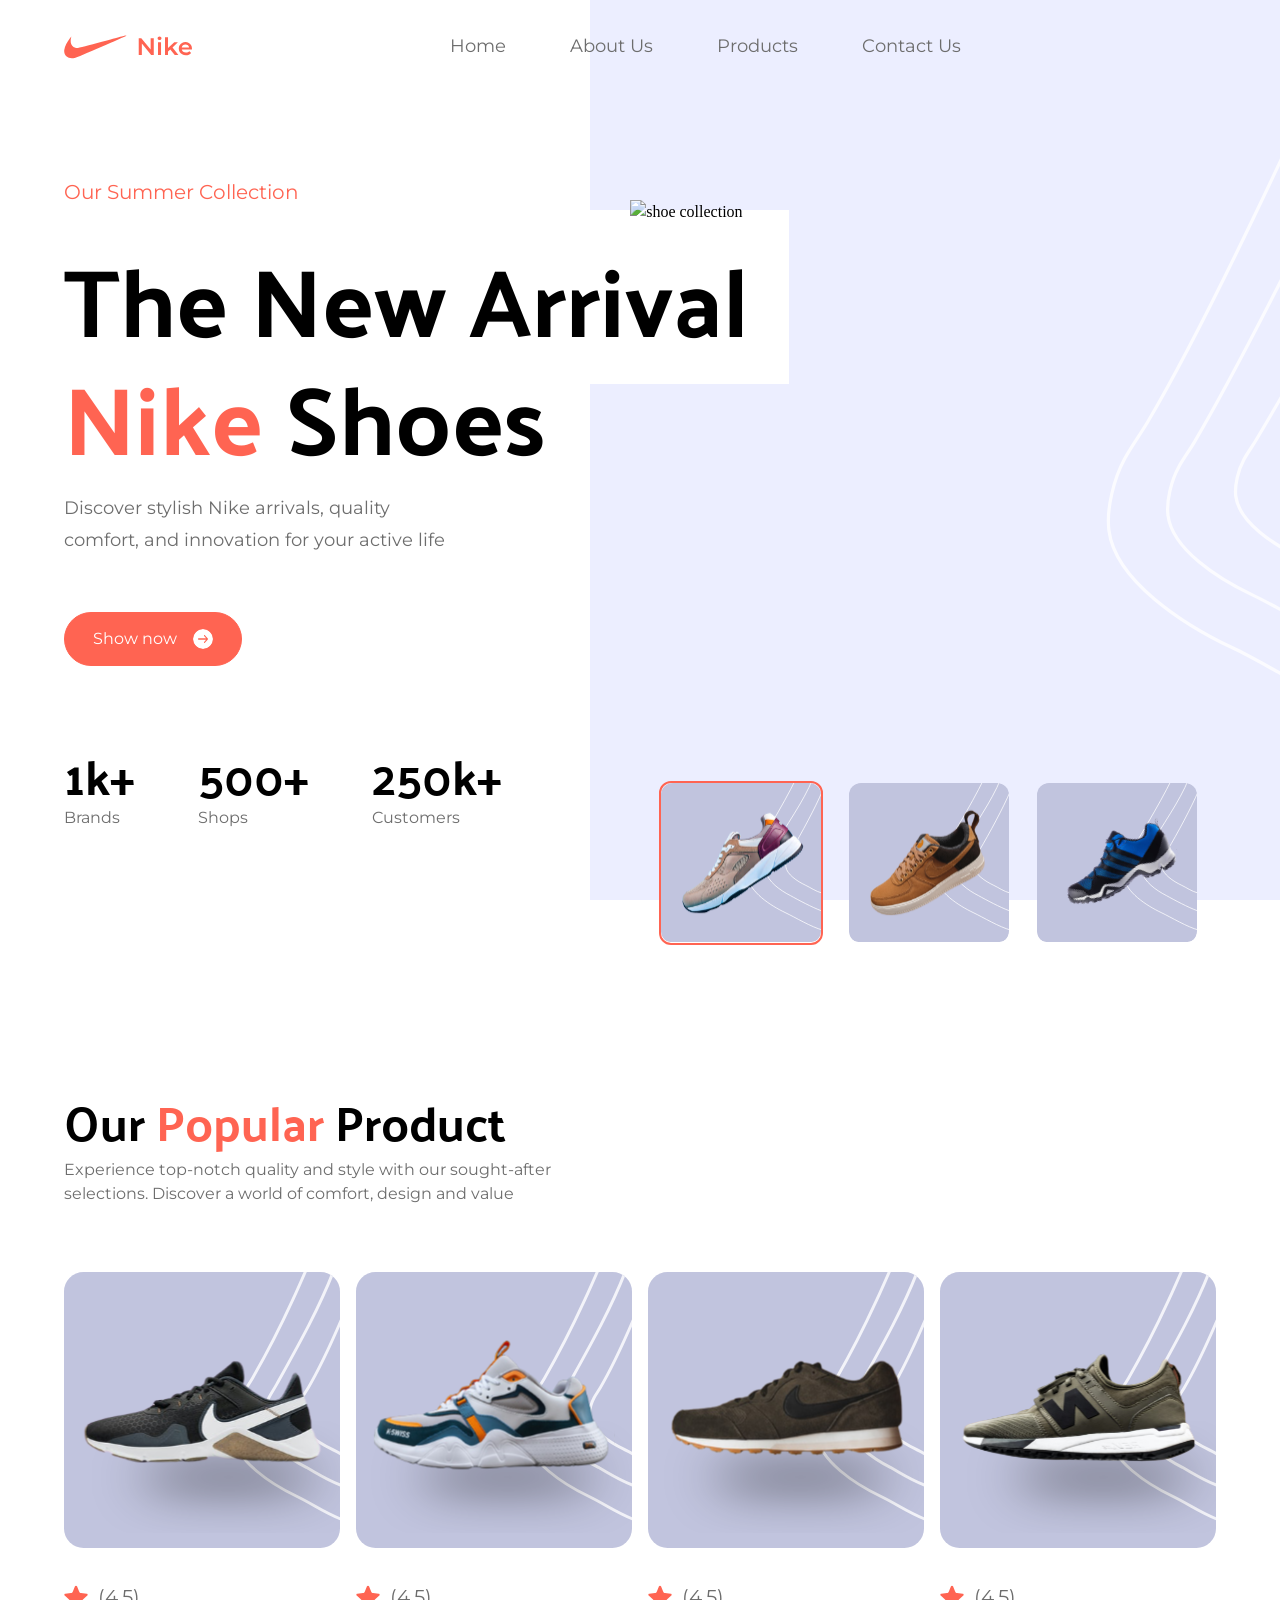
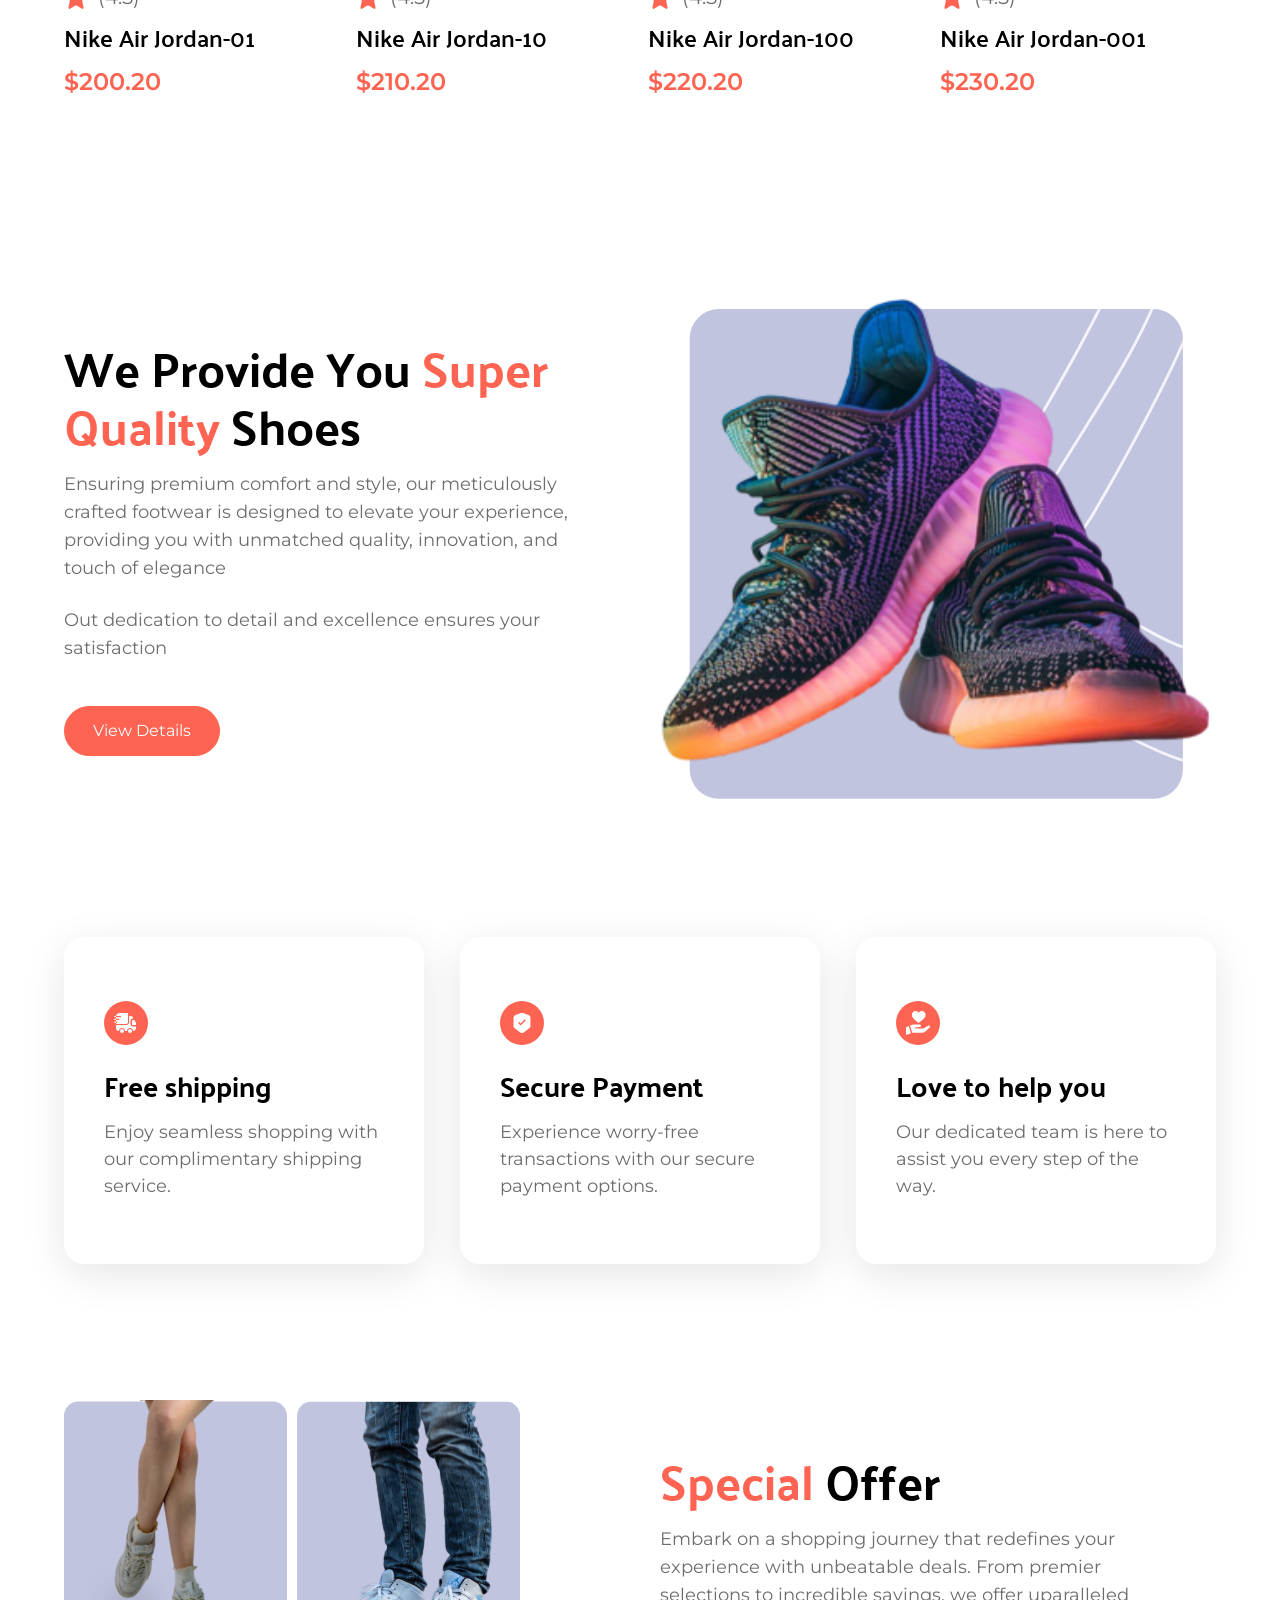
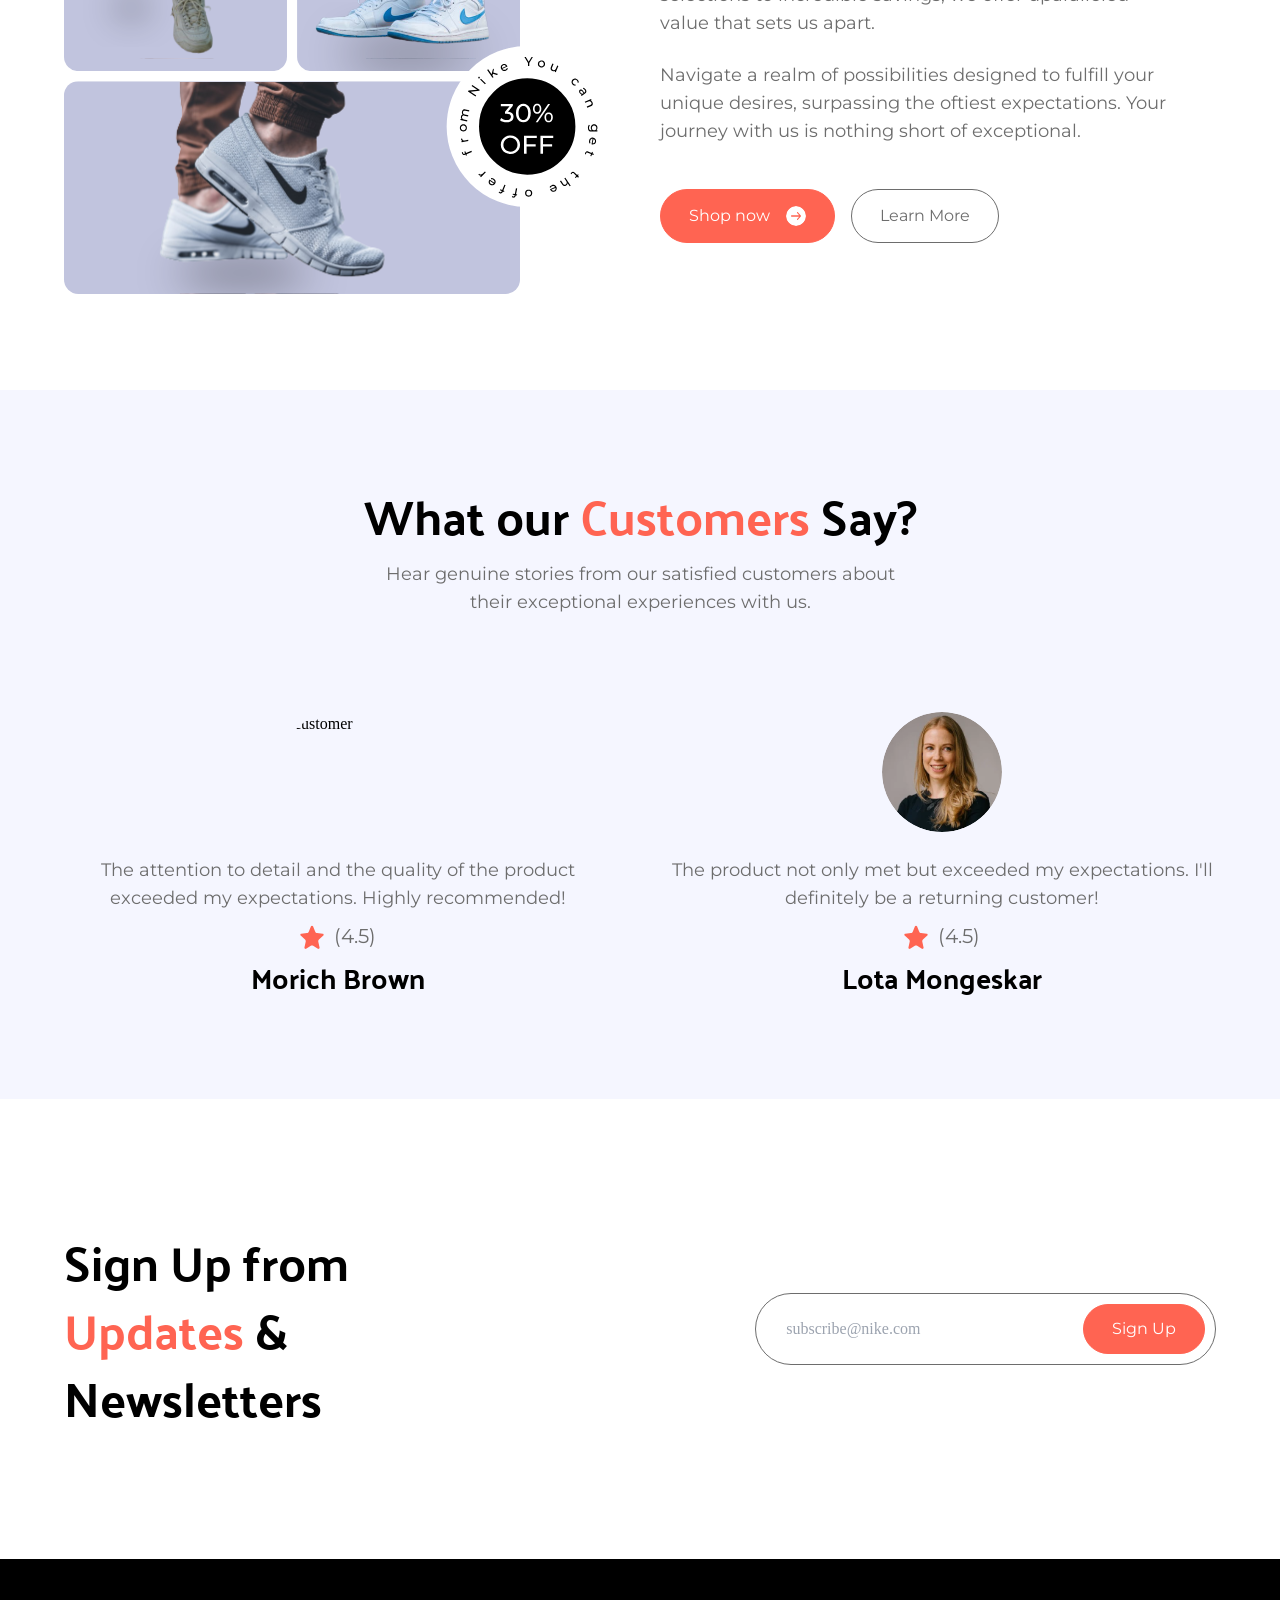
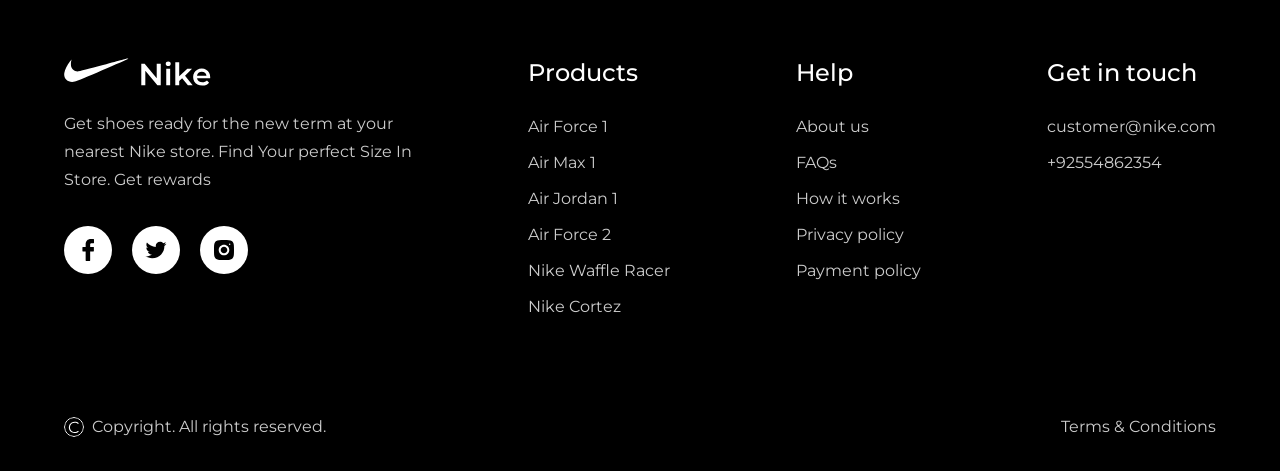
==== index.html @ 7137bfcc "Build: (7f7d465) Add action & modify config next" ====
<!DOCTYPE html><html lang="en"><head><meta charSet="utf-8"/><meta name="viewport" content="width=device-width, initial-scale=1"/><link rel="preload" href="/_next/static/media/c9a5bc6a7c948fb0-s.p.woff2" as="font" crossorigin="" type="font/woff2"/><link rel="stylesheet" href="/_next/static/css/f8ac2ab8e771abbc.css" data-precedence="next"/><link rel="preload" as="script" fetchPriority="low" href="/_next/static/chunks/webpack-04c090bf27c652c8.js"/><script src="/_next/static/chunks/fd9d1056-be48aeae6e94b8d1.js" async=""></script><script src="/_next/static/chunks/23-f643a56c29eee462.js" async=""></script><script src="/_next/static/chunks/main-app-5eeca01ae77bd3ea.js" async=""></script><script src="/_next/static/chunks/648-44d0e5b2c57137ef.js" async=""></script><script src="/_next/static/chunks/app/page-88039a3afc564af5.js" async=""></script><script src="/_next/static/chunks/37-a46473c44f4c76d0.js" async=""></script><script src="/_next/static/chunks/app/layout-a1844855fe728d20.js" async=""></script><title>Nike</title><meta name="description" content="Nike test"/><link rel="icon" href="/favicon.ico" type="image/x-icon" sizes="16x16"/><meta name="next-size-adjust"/><script src="/_next/static/chunks/polyfills-78c92fac7aa8fdd8.js" noModule=""></script></head><body class="__className_aaf875"><header class="padding-x py-8 absolute z-20 w-full"><nav class="flex justify-between items-center max-container"><a href="/"><img alt="Logo header" loading="lazy" width="130" height="29" decoding="async" data-nimg="1" style="color:transparent" src="/images/header-logo.svg"/></a><ul class="flex-1 flex justify-center items-center gap-16 max-lg:hidden"><li><a class="font-montserrat leading-normal text-lg text-slate-gray" href="#home">Home</a></li><li><a class="font-montserrat leading-normal text-lg text-slate-gray" href="#about-us">About Us</a></li><li><a class="font-montserrat leading-normal text-lg text-slate-gray" href="#products">Products</a></li><li><a class="font-montserrat leading-normal text-lg text-slate-gray" href="#contact-us">Contact Us</a></li></ul><div class="hidden max-lg:block"><img alt="Icon hamburger" loading="lazy" width="25" height="25" decoding="async" data-nimg="1" style="color:transparent" src="/icons/hamburger.svg"/></div><div class="w-full h-screen bg-coral-red absolute z-40 top-0 left-0 flex justify-center items-center transition-all hidden"><p class="absolute top-10 right-10 text-white">X</p><ul class="flex-1 flex flex-col justify-center items-center gap-16"><li><a class="font-montserrat leading-normal text-lg text-white" href="#home">Home</a></li><li><a class="font-montserrat leading-normal text-lg text-white" href="#about-us">About Us</a></li><li><a class="font-montserrat leading-normal text-lg text-white" href="#products">Products</a></li><li><a class="font-montserrat leading-normal text-lg text-white" href="#contact-us">Contact Us</a></li></ul></div></nav></header><main class="relative"><section class="xl:padding-l wide:padding-r padding-b"><div class="w-full flex xl:flex-row flex-col justify-center min-h-screen gap-10 max-container" id="home"><div class="relative xl:w-2/5 flex flex-col justify-center items-start w-full max-xl:padding-x pt-28"><p class="text-xl font-montserrat text-coral-red">Our Summer Collection</p><h1 class="mt-10 font-palanquin text-8xl max-sm:text-[72px] max-sm:leading-[82px] font-bold"><span class="xl:bg-white xl:whitespace-nowrap relative z-10 pr-10">The New Arrival</span><br/><span class="text-coral-red inline-block mt-3">Nike </span> <!-- -->Shoes</h1><p class="font-montserrat text-slate-gray text-lg leading-8 mt-6 mb-14 sm:max-w-sm">Discover stylish Nike arrivals, quality comfort, and innovation for your active life</p><button class="flex justify-center items-center gap-2 px-7 py-4 border font-montserrat leading-none rounded-full
    bg-coral-red  text-white border-coral-red
    undefined
    ">Show now<img alt="Show now" loading="lazy" width="20" height="20" decoding="async" data-nimg="1" class="ml-2 rounded-full w-5 h-5" style="color:transparent" src="/icons/arrow-right.svg"/></button><div class="flex justify-start items-start flex-wrap w-full mt-20 gap-16"><div class=""><p class="text-4xl font-palanquin font-bold">1k+</p><p class="leading-7 font-montserrat text-slate-gray">Brands</p></div><div class=""><p class="text-4xl font-palanquin font-bold">500+</p><p class="leading-7 font-montserrat text-slate-gray">Shops</p></div><div class=""><p class="text-4xl font-palanquin font-bold">250k+</p><p class="leading-7 font-montserrat text-slate-gray">Customers</p></div></div></div><div class="relative flex-1 flex justify-center items-center xl:min-h-screen max-xl:py-40 bg-primary bg-hero bg-cover bg-center"><img alt="shoe collection" loading="lazy" width="610" height="500" decoding="async" data-nimg="1" class="object-contain relative z-10" style="color:transparent" srcSet="/_next/image?url=%2Fimages%2Fbig-shoe1.png&amp;w=640&amp;q=75 1x, /_next/image?url=%2Fimages%2Fbig-shoe1.png&amp;w=1920&amp;q=75 2x" src="/_next/image?url=%2Fimages%2Fbig-shoe1.png&amp;w=1920&amp;q=75"/><div class="flex sm:gap-6 gap-4 absolute -bottom-[5%] sm:left-[10%] max-sm:px-6"><div class=""><div class="border-2 rounded-xl border-coral-red cursor-pointer max-sm:flex-1"><div class="flex justify-center items-center bg-card bg-center bg-cover sm:w-40 sm:h-40 rounded-xl max-sm:p-4"><img alt="shoe collection" loading="lazy" width="127" height="103" decoding="async" data-nimg="1" class="object-contain" style="color:transparent" src="/images/thumbnail-shoe1.svg"/></div></div></div><div class=""><div class="border-2 rounded-xl border-transparent cursor-pointer max-sm:flex-1"><div class="flex justify-center items-center bg-card bg-center bg-cover sm:w-40 sm:h-40 rounded-xl max-sm:p-4"><img alt="shoe collection" loading="lazy" width="127" height="103" decoding="async" data-nimg="1" class="object-contain" style="color:transparent" src="/images/thumbnail-shoe2.svg"/></div></div></div><div class=""><div class="border-2 rounded-xl border-transparent cursor-pointer max-sm:flex-1"><div class="flex justify-center items-center bg-card bg-center bg-cover sm:w-40 sm:h-40 rounded-xl max-sm:p-4"><img alt="shoe collection" loading="lazy" width="127" height="103" decoding="async" data-nimg="1" class="object-contain" style="color:transparent" src="/images/thumbnail-shoe3.svg"/></div></div></div></div></div></div></section><section class="padding" id="products"><div class="max-container max-sm:mt-12"><div class="flex- flex-col justify-start gap-5"><h2 class="text-4xl font-palanquin font-bold">Our <span class="text-coral-red">Popular</span> Product</h2><p class="lg:max-w-lg mt-2 font-montserrat text-slate-gray">Experience top-notch quality and style with our sought-after selections. Discover a world of comfort, design and value</p></div><div class="mt-16 grid lg:grid-cols-4 md:grid-cols-3 sm:grid-cols-2 grid-cols-1 sm:gap-4 gap-14"><div class="flex flex-1 flex-col w-full max-sm:w-full"><img alt="Nike Air Jordan-01" loading="lazy" width="280" height="280" decoding="async" data-nimg="1" class="w-[280px] h-[280px]" style="color:transparent" src="/images/shoe4.svg"/><div class="mt-8 flex justify-start gap-2.5"><img alt="rating" loading="lazy" width="24" height="24" decoding="async" data-nimg="1" style="color:transparent" src="/icons/star.svg"/><p class="font-montserrat text-xl leading-normal text-slate-gray">(4.5)</p></div><h3 class="mt-2 text-2xl leading-normal font-semibold font-palanquin">Nike Air Jordan-01</h3><p class="mt-2 font-semibold font-montserrat text-coral-red text-2xl leading-normal">$200.20</p></div><div class="flex flex-1 flex-col w-full max-sm:w-full"><img alt="Nike Air Jordan-10" loading="lazy" width="280" height="280" decoding="async" data-nimg="1" class="w-[280px] h-[280px]" style="color:transparent" src="/images/shoe5.svg"/><div class="mt-8 flex justify-start gap-2.5"><img alt="rating" loading="lazy" width="24" height="24" decoding="async" data-nimg="1" style="color:transparent" src="/icons/star.svg"/><p class="font-montserrat text-xl leading-normal text-slate-gray">(4.5)</p></div><h3 class="mt-2 text-2xl leading-normal font-semibold font-palanquin">Nike Air Jordan-10</h3><p class="mt-2 font-semibold font-montserrat text-coral-red text-2xl leading-normal">$210.20</p></div><div class="flex flex-1 flex-col w-full max-sm:w-full"><img alt="Nike Air Jordan-100" loading="lazy" width="280" height="280" decoding="async" data-nimg="1" class="w-[280px] h-[280px]" style="color:transparent" src="/images/shoe6.svg"/><div class="mt-8 flex justify-start gap-2.5"><img alt="rating" loading="lazy" width="24" height="24" decoding="async" data-nimg="1" style="color:transparent" src="/icons/star.svg"/><p class="font-montserrat text-xl leading-normal text-slate-gray">(4.5)</p></div><h3 class="mt-2 text-2xl leading-normal font-semibold font-palanquin">Nike Air Jordan-100</h3><p class="mt-2 font-semibold font-montserrat text-coral-red text-2xl leading-normal">$220.20</p></div><div class="flex flex-1 flex-col w-full max-sm:w-full"><img alt="Nike Air Jordan-001" loading="lazy" width="280" height="280" decoding="async" data-nimg="1" class="w-[280px] h-[280px]" style="color:transparent" src="/images/shoe7.svg"/><div class="mt-8 flex justify-start gap-2.5"><img alt="rating" loading="lazy" width="24" height="24" decoding="async" data-nimg="1" style="color:transparent" src="/icons/star.svg"/><p class="font-montserrat text-xl leading-normal text-slate-gray">(4.5)</p></div><h3 class="mt-2 text-2xl leading-normal font-semibold font-palanquin">Nike Air Jordan-001</h3><p class="mt-2 font-semibold font-montserrat text-coral-red text-2xl leading-normal">$230.20</p></div></div></div></section><section class="padding" id="about-us"><div class="flex justify-between items-center max-lg:flex-col gap-10 w-full max-container"><div class="flex flex-1 flex-col"><h2 class="font-palanquin text-4xl capitalize font-bold lg:max-w-lg">We Provide You<span class="text-coral-red "> Super </span><span class="text-coral-red ">Quality</span> Shoes</h2><p class="mt-4 lg:max-w-lg info-text">Ensuring premium comfort and style, our meticulously crafted footwear is designed to elevate your experience, providing you with unmatched quality, innovation, and touch of elegance</p><p class="mt-6 lg:max-w-lg info-text">Out dedication to detail and excellence ensures your satisfaction</p><div class="mt-11"><button class="flex justify-center items-center gap-2 px-7 py-4 border font-montserrat leading-none rounded-full
    bg-coral-red  text-white border-coral-red
    undefined
    ">View Details</button></div></div><div class="flex-1 justify-center items-center"><img alt="shoe8" loading="lazy" width="570" height="522" decoding="async" data-nimg="1" class="object-contain" style="color:transparent" src="/images/shoe8.svg"/></div></div></section><section class="padding-x py-10"><div class="max-container flex justify-center flex-wrap gap-9"><div class="flex-1 sm:w-[350px] sm:min-w-[350px] w-full rounded-[20px] shadow-3xl px-10 py-16"><div class="w-11 h-11 justify-center items-center bg-coral-red rounded-full flex"><img alt="Free shipping" loading="lazy" width="24" height="24" decoding="async" data-nimg="1" style="color:transparent" src="/icons/truck-fast.svg"/></div><h3 class="mt-5 font-palanquin text-3xl leading-normal font-bold">Free shipping</h3><p class="mt-3 break-words font-montserrat text-lg leading-normal text-slate-gray">Enjoy seamless shopping with our complimentary shipping service.</p></div><div class="flex-1 sm:w-[350px] sm:min-w-[350px] w-full rounded-[20px] shadow-3xl px-10 py-16"><div class="w-11 h-11 justify-center items-center bg-coral-red rounded-full flex"><img alt="Secure Payment" loading="lazy" width="24" height="24" decoding="async" data-nimg="1" style="color:transparent" src="/icons/shield-tick.svg"/></div><h3 class="mt-5 font-palanquin text-3xl leading-normal font-bold">Secure Payment</h3><p class="mt-3 break-words font-montserrat text-lg leading-normal text-slate-gray">Experience worry-free transactions with our secure payment options.</p></div><div class="flex-1 sm:w-[350px] sm:min-w-[350px] w-full rounded-[20px] shadow-3xl px-10 py-16"><div class="w-11 h-11 justify-center items-center bg-coral-red rounded-full flex"><img alt="Love to help you" loading="lazy" width="24" height="24" decoding="async" data-nimg="1" style="color:transparent" src="/icons/support.svg"/></div><h3 class="mt-5 font-palanquin text-3xl leading-normal font-bold">Love to help you</h3><p class="mt-3 break-words font-montserrat text-lg leading-normal text-slate-gray">Our dedicated team is here to assist you every step of the way.</p></div></div></section><section class="padding"><div class="flex flex-wrap justify-center items-center max-xl:flex-col-reverse gap-10 max-container"><div class="flex-1"><img alt="offer" loading="lazy" width="773" height="687" decoding="async" data-nimg="1" class="object-contain w-full" style="color:transparent" src="./images/offer.svg"/></div><div class="flex flex-1 flex-col"><h2 class="font-palanquin text-4xl capitalize font-bold lg:max-w-lg"><span class="text-coral-red "> Special </span> Offer</h2><p class="mt-4 lg:max-w-lg info-text">Embark on a shopping journey that redefines your experience with unbeatable deals. From premier selections to incredible savings, we offer uparalleled value that sets us apart.</p><p class="mt-6 lg:max-w-lg info-text">Navigate a realm of possibilities designed to fulfill your unique desires, surpassing the oftiest expectations. Your journey with us is nothing short of exceptional.</p><div class="mt-11 flex flex-wrap gap-4"><button class="flex justify-center items-center gap-2 px-7 py-4 border font-montserrat leading-none rounded-full
    bg-coral-red  text-white border-coral-red
    undefined
    ">Shop now<img alt="Shop now" loading="lazy" width="20" height="20" decoding="async" data-nimg="1" class="ml-2 rounded-full w-5 h-5" style="color:transparent" src="/icons/arrow-right.svg"/></button><button class="flex justify-center items-center gap-2 px-7 py-4 border font-montserrat leading-none rounded-full
    bg-white border-slate-gray text-slate-gray
    undefined
    ">Learn More</button></div></div></div></section><section class="bg-pale-blue padding"><div class="max-container"><h3 class="font-palanquin text-center text-4xl font-bold">What our<span class="text-coral-red"> Customers</span> Say?</h3><p class="info-text m-auto mt-4 max-w-lg text-center">Hear genuine stories from our satisfied customers about their exceptional experiences with us.</p><div class="mt-24 flex flex-1 justify-evenly items-center max-lg:flex-col gap-14"><div class="flex justify-center items-center flex-col"><img alt="customer" loading="lazy" width="120" height="120" decoding="async" data-nimg="1" class="rounded-full object-cover w-[120px] h-[120px]" style="color:transparent" srcSet="/_next/image?url=%2Fimages%2Fcustomer1.jpeg&amp;w=128&amp;q=75 1x, /_next/image?url=%2Fimages%2Fcustomer1.jpeg&amp;w=256&amp;q=75 2x" src="/_next/image?url=%2Fimages%2Fcustomer1.jpeg&amp;w=256&amp;q=75"/><p class="mt-6 max-w-screen-sm text-center info-text">The attention to detail and the quality of the product exceeded my expectations. Highly recommended!</p><div class="mt-3 flex justify-center items-center gap-2.5"><img alt="star" loading="lazy" width="24" height="24" decoding="async" data-nimg="1" class="object-contain m-0" style="color:transparent" src="/icons/star.svg"/><p class="text-xl font-montserrat text-slate-gray">(<!-- -->4.5<!-- -->)</p></div><h3 class="mt-1 font-palanquin text-3xl text-center font-bold">Morich Brown</h3></div><div class="flex justify-center items-center flex-col"><img alt="customer" loading="lazy" width="120" height="120" decoding="async" data-nimg="1" class="rounded-full object-cover w-[120px] h-[120px]" style="color:transparent" src="/images/customer2.svg"/><p class="mt-6 max-w-screen-sm text-center info-text">The product not only met but exceeded my expectations. I&#x27;ll definitely be a returning customer!</p><div class="mt-3 flex justify-center items-center gap-2.5"><img alt="star" loading="lazy" width="24" height="24" decoding="async" data-nimg="1" class="object-contain m-0" style="color:transparent" src="/icons/star.svg"/><p class="text-xl font-montserrat text-slate-gray">(<!-- -->4.5<!-- -->)</p></div><h3 class="mt-1 font-palanquin text-3xl text-center font-bold">Lota Mongeskar</h3></div></div></div></section><section class="padding-x sm:py-32 py-16 w-full" id="contact-us"><div class="max-container flex justify-between items-center max-lg:flex-col gap-10"><h3 class="text-4xl leading-[68px] lg:max-w-md font-palanquin font-bold ">Sign Up from<span class="text-coral-red"> Updates</span> &amp; Newsletters</h3><div class="lg:max-w-[40%] w-full flex items-center max-sm:flex-col gap-5 p-2.5 sm:border sm:border-slate-gray rounded-full"><input type="text" placeholder="subscribe@nike.com" class="input"/><div class="flex max-sm:justify-end items-center max-sm:w-full"><button class="flex justify-center items-center gap-2 px-7 py-4 border font-montserrat leading-none rounded-full
    bg-coral-red  text-white border-coral-red
    w-full
    ">Sign Up</button></div></div></div></section></main><footer class="bg-black padding-x padding-t pb-8"><div class="max-container"><div class="flex justify-between item-start gap-20 flex-wrap max-lg:flex-col"><div class="flex flex-col items-start"><a href="/"><img alt="logo" loading="lazy" width="150" height="46" decoding="async" data-nimg="1" style="color:transparent" src="/images/footer-logo.svg"/></a><p class="mt-6 text-base leading-7 font-montserrat text-white-400 sm:max-w-sm">Get shoes ready for the new term at your nearest Nike store. Find Your perfect Size In Store. Get rewards</p><div class="flex items-center gap-5 mt-8"><div class="flex justify-center items-center w-12 h-12 bg-white rounded-full"><img alt="facebook logo" loading="lazy" width="24" height="24" decoding="async" data-nimg="1" style="color:transparent" src="/icons/facebook.svg"/></div><div class="flex justify-center items-center w-12 h-12 bg-white rounded-full"><img alt="twitter logo" loading="lazy" width="24" height="24" decoding="async" data-nimg="1" style="color:transparent" src="/icons/twitter.svg"/></div><div class="flex justify-center items-center w-12 h-12 bg-white rounded-full"><img alt="instagram logo" loading="lazy" width="24" height="24" decoding="async" data-nimg="1" style="color:transparent" src="/icons/instagram.svg"/></div></div></div><div class="flex flex-1 justify-between lg:gap-10 gap-20 flex-wrap"><div class=""><h4 class="text-white font-montserrat text-2xl leading-normal font-medium mb-6">Products</h4><ul><li class="mt-3 text-white-400 font-montserrat text-base leading-normal hover:text-slate-gray cursor-pointer"><a href="/">Air Force 1</a></li><li class="mt-3 text-white-400 font-montserrat text-base leading-normal hover:text-slate-gray cursor-pointer"><a href="/">Air Max 1</a></li><li class="mt-3 text-white-400 font-montserrat text-base leading-normal hover:text-slate-gray cursor-pointer"><a href="/">Air Jordan 1</a></li><li class="mt-3 text-white-400 font-montserrat text-base leading-normal hover:text-slate-gray cursor-pointer"><a href="/">Air Force 2</a></li><li class="mt-3 text-white-400 font-montserrat text-base leading-normal hover:text-slate-gray cursor-pointer"><a href="/">Nike Waffle Racer</a></li><li class="mt-3 text-white-400 font-montserrat text-base leading-normal hover:text-slate-gray cursor-pointer"><a href="/">Nike Cortez</a></li></ul></div><div class=""><h4 class="text-white font-montserrat text-2xl leading-normal font-medium mb-6">Help</h4><ul><li class="mt-3 text-white-400 font-montserrat text-base leading-normal hover:text-slate-gray cursor-pointer"><a href="/">About us</a></li><li class="mt-3 text-white-400 font-montserrat text-base leading-normal hover:text-slate-gray cursor-pointer"><a href="/">FAQs</a></li><li class="mt-3 text-white-400 font-montserrat text-base leading-normal hover:text-slate-gray cursor-pointer"><a href="/">How it works</a></li><li class="mt-3 text-white-400 font-montserrat text-base leading-normal hover:text-slate-gray cursor-pointer"><a href="/">Privacy policy</a></li><li class="mt-3 text-white-400 font-montserrat text-base leading-normal hover:text-slate-gray cursor-pointer"><a href="/">Payment policy</a></li></ul></div><div class=""><h4 class="text-white font-montserrat text-2xl leading-normal font-medium mb-6">Get in touch</h4><ul><li class="mt-3 text-white-400 font-montserrat text-base leading-normal hover:text-slate-gray cursor-pointer"><a href="mailto:customer@nike.com">customer@nike.com</a></li><li class="mt-3 text-white-400 font-montserrat text-base leading-normal hover:text-slate-gray cursor-pointer"><a href="tel:+92554862354">+92554862354</a></li></ul></div></div></div><div class="flex justify-between text-white-400 mt-24 max-sm:flex-col max-sm:items-center"><div class="flex flex-1 justify-start items-center gap-2 font-montserrat cursor-pointer"><img alt="copyright" loading="lazy" width="20" height="20" decoding="async" data-nimg="1" class="rounded-full m-0" style="color:transparent" src="/icons/copyright-sign.svg"/><p>Copyright. All rights reserved.</p></div><p class="font-montserrat cursor-pointer">Terms &amp; Conditions</p></div></div></footer><script src="/_next/static/chunks/webpack-04c090bf27c652c8.js" async=""></script><script>(self.__next_f=self.__next_f||[]).push([0]);self.__next_f.push([2,null])</script><script>self.__next_f.push([1,"1:HL[\"/_next/static/media/c9a5bc6a7c948fb0-s.p.woff2\",\"font\",{\"crossOrigin\":\"\",\"type\":\"font/woff2\"}]\n2:HL[\"/_next/static/css/f8ac2ab8e771abbc.css\",\"style\"]\n"])</script><script>self.__next_f.push([1,"3:I[5751,[],\"\"]\n5:I[7378,[\"648\",\"static/chunks/648-44d0e5b2c57137ef.js\",\"931\",\"static/chunks/app/page-88039a3afc564af5.js\"],\"default\"]\n6:I[8173,[\"648\",\"static/chunks/648-44d0e5b2c57137ef.js\",\"931\",\"static/chunks/app/page-88039a3afc564af5.js\"],\"Image\"]\n7:I[552,[\"648\",\"static/chunks/648-44d0e5b2c57137ef.js\",\"37\",\"static/chunks/37-a46473c44f4c76d0.js\",\"185\",\"static/chunks/app/layout-a1844855fe728d20.js\"],\"default\"]\n8:I[9275,[],\"\"]\n9:I[1343,[],\"\"]\na:I[231,[\"648\",\"static/chunks/648-44d0e5b2c57137ef.js\",\"37\",\"static/chunks/37-a46473c44f4c76d0.js\",\"185\",\"static/chunks/app/layout-a1844855fe728d20.js\"],\"\"]\nc:I[6130,[],\"\"]\nd:[]\n"])</script><script>self.__next_f.push([1,"0:[[[\"$\",\"link\",\"0\",{\"rel\":\"stylesheet\",\"href\":\"/_next/static/css/f8ac2ab8e771abbc.css\",\"precedence\":\"next\",\"crossOrigin\":\"$undefined\"}]],[\"$\",\"$L3\",null,{\"buildId\":\"XGa2Ue-VfxgqdGOQt-hV9\",\"assetPrefix\":\"\",\"initialCanonicalUrl\":\"/\",\"initialTree\":[\"\",{\"children\":[\"__PAGE__\",{}]},\"$undefined\",\"$undefined\",true],\"initialSeedData\":[\"\",{\"children\":[\"__PAGE__\",{},[[\"$L4\",[[\"$\",\"$L5\",null,{}],[\"$\",\"section\",null,{\"className\":\"padding\",\"id\":\"products\",\"children\":[\"$\",\"div\",null,{\"className\":\"max-container max-sm:mt-12\",\"children\":[[\"$\",\"div\",null,{\"className\":\"flex- flex-col justify-start gap-5\",\"children\":[[\"$\",\"h2\",null,{\"className\":\"text-4xl font-palanquin font-bold\",\"children\":[\"Our \",[\"$\",\"span\",null,{\"className\":\"text-coral-red\",\"children\":\"Popular\"}],\" Product\"]}],[\"$\",\"p\",null,{\"className\":\"lg:max-w-lg mt-2 font-montserrat text-slate-gray\",\"children\":\"Experience top-notch quality and style with our sought-after selections. Discover a world of comfort, design and value\"}]]}],[\"$\",\"div\",null,{\"className\":\"mt-16 grid lg:grid-cols-4 md:grid-cols-3 sm:grid-cols-2 grid-cols-1 sm:gap-4 gap-14\",\"children\":[[\"$\",\"div\",null,{\"className\":\"flex flex-1 flex-col w-full max-sm:w-full\",\"children\":[[\"$\",\"$L6\",null,{\"src\":\"/images/shoe4.svg\",\"alt\":\"Nike Air Jordan-01\",\"width\":280,\"height\":280,\"className\":\"w-[280px] h-[280px]\"}],[\"$\",\"div\",null,{\"className\":\"mt-8 flex justify-start gap-2.5\",\"children\":[[\"$\",\"$L6\",null,{\"src\":\"/icons/star.svg\",\"alt\":\"rating\",\"width\":24,\"height\":24}],[\"$\",\"p\",null,{\"className\":\"font-montserrat text-xl leading-normal text-slate-gray\",\"children\":\"(4.5)\"}]]}],[\"$\",\"h3\",null,{\"className\":\"mt-2 text-2xl leading-normal font-semibold font-palanquin\",\"children\":\"Nike Air Jordan-01\"}],[\"$\",\"p\",null,{\"className\":\"mt-2 font-semibold font-montserrat text-coral-red text-2xl leading-normal\",\"children\":\"$$200.20\"}]]}],[\"$\",\"div\",null,{\"className\":\"flex flex-1 flex-col w-full max-sm:w-full\",\"children\":[[\"$\",\"$L6\",null,{\"src\":\"/images/shoe5.svg\",\"alt\":\"Nike Air Jordan-10\",\"width\":280,\"height\":280,\"className\":\"w-[280px] h-[280px]\"}],[\"$\",\"div\",null,{\"className\":\"mt-8 flex justify-start gap-2.5\",\"children\":[[\"$\",\"$L6\",null,{\"src\":\"/icons/star.svg\",\"alt\":\"rating\",\"width\":24,\"height\":24}],[\"$\",\"p\",null,{\"className\":\"font-montserrat text-xl leading-normal text-slate-gray\",\"children\":\"(4.5)\"}]]}],[\"$\",\"h3\",null,{\"className\":\"mt-2 text-2xl leading-normal font-semibold font-palanquin\",\"children\":\"Nike Air Jordan-10\"}],[\"$\",\"p\",null,{\"className\":\"mt-2 font-semibold font-montserrat text-coral-red text-2xl leading-normal\",\"children\":\"$$210.20\"}]]}],[\"$\",\"div\",null,{\"className\":\"flex flex-1 flex-col w-full max-sm:w-full\",\"children\":[[\"$\",\"$L6\",null,{\"src\":\"/images/shoe6.svg\",\"alt\":\"Nike Air Jordan-100\",\"width\":280,\"height\":280,\"className\":\"w-[280px] h-[280px]\"}],[\"$\",\"div\",null,{\"className\":\"mt-8 flex justify-start gap-2.5\",\"children\":[[\"$\",\"$L6\",null,{\"src\":\"/icons/star.svg\",\"alt\":\"rating\",\"width\":24,\"height\":24}],[\"$\",\"p\",null,{\"className\":\"font-montserrat text-xl leading-normal text-slate-gray\",\"children\":\"(4.5)\"}]]}],[\"$\",\"h3\",null,{\"className\":\"mt-2 text-2xl leading-normal font-semibold font-palanquin\",\"children\":\"Nike Air Jordan-100\"}],[\"$\",\"p\",null,{\"className\":\"mt-2 font-semibold font-montserrat text-coral-red text-2xl leading-normal\",\"children\":\"$$220.20\"}]]}],[\"$\",\"div\",null,{\"className\":\"flex flex-1 flex-col w-full max-sm:w-full\",\"children\":[[\"$\",\"$L6\",null,{\"src\":\"/images/shoe7.svg\",\"alt\":\"Nike Air Jordan-001\",\"width\":280,\"height\":280,\"className\":\"w-[280px] h-[280px]\"}],[\"$\",\"div\",null,{\"className\":\"mt-8 flex justify-start gap-2.5\",\"children\":[[\"$\",\"$L6\",null,{\"src\":\"/icons/star.svg\",\"alt\":\"rating\",\"width\":24,\"height\":24}],[\"$\",\"p\",null,{\"className\":\"font-montserrat text-xl leading-normal text-slate-gray\",\"children\":\"(4.5)\"}]]}],[\"$\",\"h3\",null,{\"className\":\"mt-2 text-2xl leading-normal font-semibold font-palanquin\",\"children\":\"Nike Air Jordan-001\"}],[\"$\",\"p\",null,{\"className\":\"mt-2 font-semibold font-montserrat text-coral-red text-2xl leading-normal\",\"children\":\"$$230.20\"}]]}]]}]]}]}],[\"$\",\"section\",null,{\"className\":\"padding\",\"id\":\"about-us\",\"children\":[\"$\",\"div\",null,{\"className\":\"flex justify-between items-center max-lg:flex-col gap-10 w-full max-container\",\"children\":[[\"$\",\"div\",null,{\"className\":\"flex flex-1 flex-col\",\"children\":[[\"$\",\"h2\",null,{\"className\":\"font-palanquin text-4xl capitalize font-bold lg:max-w-lg\",\"children\":[\"We Provide You\",[\"$\",\"span\",null,{\"className\":\"text-coral-red \",\"children\":\" Super \"}],[\"$\",\"span\",null,{\"className\":\"text-coral-red \",\"children\":\"Quality\"}],\" Shoes\"]}],[\"$\",\"p\",null,{\"className\":\"mt-4 lg:max-w-lg info-text\",\"children\":\"Ensuring premium comfort and style, our meticulously crafted footwear is designed to elevate your experience, providing you with unmatched quality, innovation, and touch of elegance\"}],[\"$\",\"p\",null,{\"className\":\"mt-6 lg:max-w-lg info-text\",\"children\":\"Out dedication to detail and excellence ensures your satisfaction\"}],[\"$\",\"div\",null,{\"className\":\"mt-11\",\"children\":[\"$\",\"button\",null,{\"className\":\"flex justify-center items-center gap-2 px-7 py-4 border font-montserrat leading-none rounded-full\\n    bg-coral-red  text-white border-coral-red\\n    undefined\\n    \",\"children\":[\"View Details\",\"$undefined\"]}]}]]}],[\"$\",\"div\",null,{\"className\":\"flex-1 justify-center items-center\",\"children\":[\"$\",\"$L6\",null,{\"src\":\"/images/shoe8.svg\",\"alt\":\"shoe8\",\"width\":570,\"height\":522,\"className\":\"object-contain\"}]}]]}]}],[\"$\",\"section\",null,{\"className\":\"padding-x py-10\",\"children\":[\"$\",\"div\",null,{\"className\":\"max-container flex justify-center flex-wrap gap-9\",\"children\":[[\"$\",\"div\",null,{\"className\":\"flex-1 sm:w-[350px] sm:min-w-[350px] w-full rounded-[20px] shadow-3xl px-10 py-16\",\"children\":[[\"$\",\"div\",null,{\"className\":\"w-11 h-11 justify-center items-center bg-coral-red rounded-full flex\",\"children\":[\"$\",\"$L6\",null,{\"src\":\"/icons/truck-fast.svg\",\"alt\":\"Free shipping\",\"width\":24,\"height\":24}]}],[\"$\",\"h3\",null,{\"className\":\"mt-5 font-palanquin text-3xl leading-normal font-bold\",\"children\":\"Free shipping\"}],[\"$\",\"p\",null,{\"className\":\"mt-3 break-words font-montserrat text-lg leading-normal text-slate-gray\",\"children\":\"Enjoy seamless shopping with our complimentary shipping service.\"}]]}],[\"$\",\"div\",null,{\"className\":\"flex-1 sm:w-[350px] sm:min-w-[350px] w-full rounded-[20px] shadow-3xl px-10 py-16\",\"children\":[[\"$\",\"div\",null,{\"className\":\"w-11 h-11 justify-center items-center bg-coral-red rounded-full flex\",\"children\":[\"$\",\"$L6\",null,{\"src\":\"/icons/shield-tick.svg\",\"alt\":\"Secure Payment\",\"width\":24,\"height\":24}]}],[\"$\",\"h3\",null,{\"className\":\"mt-5 font-palanquin text-3xl leading-normal font-bold\",\"children\":\"Secure Payment\"}],[\"$\",\"p\",null,{\"className\":\"mt-3 break-words font-montserrat text-lg leading-normal text-slate-gray\",\"children\":\"Experience worry-free transactions with our secure payment options.\"}]]}],[\"$\",\"div\",null,{\"className\":\"flex-1 sm:w-[350px] sm:min-w-[350px] w-full rounded-[20px] shadow-3xl px-10 py-16\",\"children\":[[\"$\",\"div\",null,{\"className\":\"w-11 h-11 justify-center items-center bg-coral-red rounded-full flex\",\"children\":[\"$\",\"$L6\",null,{\"src\":\"/icons/support.svg\",\"alt\":\"Love to help you\",\"width\":24,\"height\":24}]}],[\"$\",\"h3\",null,{\"className\":\"mt-5 font-palanquin text-3xl leading-normal font-bold\",\"children\":\"Love to help you\"}],[\"$\",\"p\",null,{\"className\":\"mt-3 break-words font-montserrat text-lg leading-normal text-slate-gray\",\"children\":\"Our dedicated team is here to assist you every step of the way.\"}]]}]]}]}],[\"$\",\"section\",null,{\"className\":\"padding\",\"children\":[\"$\",\"div\",null,{\"className\":\"flex flex-wrap justify-center items-center max-xl:flex-col-reverse gap-10 max-container\",\"children\":[[\"$\",\"div\",null,{\"className\":\"flex-1\",\"children\":[\"$\",\"$L6\",null,{\"src\":\"./images/offer.svg\",\"alt\":\"offer\",\"width\":773,\"height\":687,\"className\":\"object-contain w-full\"}]}],[\"$\",\"div\",null,{\"className\":\"flex flex-1 flex-col\",\"children\":[[\"$\",\"h2\",null,{\"className\":\"font-palanquin text-4xl capitalize font-bold lg:max-w-lg\",\"children\":[[\"$\",\"span\",null,{\"className\":\"text-coral-red \",\"children\":\" Special \"}],\" Offer\"]}],[\"$\",\"p\",null,{\"className\":\"mt-4 lg:max-w-lg info-text\",\"children\":\"Embark on a shopping journey that redefines your experience with unbeatable deals. From premier selections to incredible savings, we offer uparalleled value that sets us apart.\"}],[\"$\",\"p\",null,{\"className\":\"mt-6 lg:max-w-lg info-text\",\"children\":\"Navigate a realm of possibilities designed to fulfill your unique desires, surpassing the oftiest expectations. Your journey with us is nothing short of exceptional.\"}],[\"$\",\"div\",null,{\"className\":\"mt-11 flex flex-wrap gap-4\",\"children\":[[\"$\",\"button\",null,{\"className\":\"flex justify-center items-center gap-2 px-7 py-4 border font-montserrat leading-none rounded-full\\n    bg-coral-red  text-white border-coral-red\\n    undefined\\n    \",\"children\":[\"Shop now\",[\"$\",\"$L6\",null,{\"src\":\"/icons/arrow-right.svg\",\"alt\":\"Shop now\",\"width\":20,\"height\":20,\"className\":\"ml-2 rounded-full w-5 h-5\"}]]}],[\"$\",\"button\",null,{\"className\":\"flex justify-center items-center gap-2 px-7 py-4 border font-montserrat leading-none rounded-full\\n    bg-white border-slate-gray text-slate-gray\\n    undefined\\n    \",\"children\":[\"Learn More\",\"$undefined\"]}]]}]]}]]}]}],[\"$\",\"section\",null,{\"className\":\"bg-pale-blue padding\",\"children\":[\"$\",\"div\",null,{\"className\":\"max-container\",\"children\":[[\"$\",\"h3\",null,{\"className\":\"font-palanquin text-center text-4xl font-bold\",\"children\":[\"What our\",[\"$\",\"span\",null,{\"className\":\"text-coral-red\",\"children\":\" Customers\"}],\" Say?\"]}],[\"$\",\"p\",null,{\"className\":\"info-text m-auto mt-4 max-w-lg text-center\",\"children\":\"Hear genuine stories from our satisfied customers about their exceptional experiences with us.\"}],[\"$\",\"div\",null,{\"className\":\"mt-24 flex flex-1 justify-evenly items-center max-lg:flex-col gap-14\",\"children\":[[\"$\",\"div\",null,{\"className\":\"flex justify-center items-center flex-col\",\"children\":[[\"$\",\"$L6\",null,{\"src\":\"/images/customer1.jpeg\",\"alt\":\"customer\",\"width\":120,\"height\":120,\"className\":\"rounded-full object-cover w-[120px] h-[120px]\"}],[\"$\",\"p\",null,{\"className\":\"mt-6 max-w-screen-sm text-center info-text\",\"children\":\"The attention to detail and the quality of the product exceeded my expectations. Highly recommended!\"}],[\"$\",\"div\",null,{\"className\":\"mt-3 flex justify-center items-center gap-2.5\",\"children\":[[\"$\",\"$L6\",null,{\"src\":\"/icons/star.svg\",\"alt\":\"star\",\"width\":24,\"height\":24,\"className\":\"object-contain m-0\"}],[\"$\",\"p\",null,{\"className\":\"text-xl font-montserrat text-slate-gray\",\"children\":[\"(\",4.5,\")\"]}]]}],[\"$\",\"h3\",null,{\"className\":\"mt-1 font-palanquin text-3xl text-center font-bold\",\"children\":\"Morich Brown\"}]]}],[\"$\",\"div\",null,{\"className\":\"flex justify-center items-center flex-col\",\"children\":[[\"$\",\"$L6\",null,{\"src\":\"/images/customer2.svg\",\"alt\":\"customer\",\"width\":120,\"height\":120,\"className\":\"rounded-full object-cover w-[120px] h-[120px]\"}],[\"$\",\"p\",null,{\"className\":\"mt-6 max-w-screen-sm text-center info-text\",\"children\":\"The product not only met but exceeded my expectations. I'll definitely be a returning customer!\"}],[\"$\",\"div\",null,{\"className\":\"mt-3 flex justify-center items-center gap-2.5\",\"children\":[[\"$\",\"$L6\",null,{\"src\":\"/icons/star.svg\",\"alt\":\"star\",\"width\":24,\"height\":24,\"className\":\"object-contain m-0\"}],[\"$\",\"p\",null,{\"className\":\"text-xl font-montserrat text-slate-gray\",\"children\":[\"(\",4.5,\")\"]}]]}],[\"$\",\"h3\",null,{\"className\":\"mt-1 font-palanquin text-3xl text-center font-bold\",\"children\":\"Lota Mongeskar\"}]]}]]}]]}]}],[\"$\",\"section\",null,{\"className\":\"padding-x sm:py-32 py-16 w-full\",\"id\":\"contact-us\",\"children\":[\"$\",\"div\",null,{\"className\":\"max-container flex justify-between items-center max-lg:flex-col gap-10\",\"children\":[[\"$\",\"h3\",null,{\"className\":\"text-4xl leading-[68px] lg:max-w-md font-palanquin font-bold \",\"children\":[\"Sign Up from\",[\"$\",\"span\",null,{\"className\":\"text-coral-red\",\"children\":\" Updates\"}],\" \u0026 Newsletters\"]}],[\"$\",\"div\",null,{\"className\":\"lg:max-w-[40%] w-full flex items-center max-sm:flex-col gap-5 p-2.5 sm:border sm:border-slate-gray rounded-full\",\"children\":[[\"$\",\"input\",null,{\"type\":\"text\",\"placeholder\":\"subscribe@nike.com\",\"className\":\"input\"}],[\"$\",\"div\",null,{\"className\":\"flex max-sm:justify-end items-center max-sm:w-full\",\"children\":[\"$\",\"button\",null,{\"className\":\"flex justify-center items-center gap-2 px-7 py-4 border font-montserrat leading-none rounded-full\\n    bg-coral-red  text-white border-coral-red\\n    w-full\\n    \",\"children\":[\"Sign Up\",\"$undefined\"]}]}]]}]]}]}]]],null],null]},[[\"$\",\"html\",null,{\"lang\":\"en\",\"children\":[\"$\",\"body\",null,{\"className\":\"__className_aaf875\",\"children\":[[\"$\",\"$L7\",null,{}],[\"$\",\"main\",null,{\"className\":\"relative\",\"children\":[\"$\",\"$L8\",null,{\"parallelRouterKey\":\"children\",\"segmentPath\":[\"children\"],\"error\":\"$undefined\",\"errorStyles\":\"$undefined\",\"errorScripts\":\"$undefined\",\"template\":[\"$\",\"$L9\",null,{}],\"templateStyles\":\"$undefined\",\"templateScripts\":\"$undefined\",\"notFound\":[[\"$\",\"title\",null,{\"children\":\"404: This page could not be found.\"}],[\"$\",\"div\",null,{\"style\":{\"fontFamily\":\"system-ui,\\\"Segoe UI\\\",Roboto,Helvetica,Arial,sans-serif,\\\"Apple Color Emoji\\\",\\\"Segoe UI Emoji\\\"\",\"height\":\"100vh\",\"textAlign\":\"center\",\"display\":\"flex\",\"flexDirection\":\"column\",\"alignItems\":\"center\",\"justifyContent\":\"center\"},\"children\":[\"$\",\"div\",null,{\"children\":[[\"$\",\"style\",null,{\"dangerouslySetInnerHTML\":{\"__html\":\"body{color:#000;background:#fff;margin:0}.next-error-h1{border-right:1px solid rgba(0,0,0,.3)}@media (prefers-color-scheme:dark){body{color:#fff;background:#000}.next-error-h1{border-right:1px solid rgba(255,255,255,.3)}}\"}}],[\"$\",\"h1\",null,{\"className\":\"next-error-h1\",\"style\":{\"display\":\"inline-block\",\"margin\":\"0 20px 0 0\",\"padding\":\"0 23px 0 0\",\"fontSize\":24,\"fontWeight\":500,\"verticalAlign\":\"top\",\"lineHeight\":\"49px\"},\"children\":\"404\"}],[\"$\",\"div\",null,{\"style\":{\"display\":\"inline-block\"},\"children\":[\"$\",\"h2\",null,{\"style\":{\"fontSize\":14,\"fontWeight\":400,\"lineHeight\":\"49px\",\"margin\":0},\"children\":\"This page could not be found.\"}]}]]}]}]],\"notFoundStyles\":[],\"styles\":null}]}],[\"$\",\"footer\",null,{\"className\":\"bg-black padding-x padding-t pb-8\",\"children\":[\"$\",\"div\",null,{\"className\":\"max-container\",\"children\":[[\"$\",\"div\",null,{\"className\":\"flex justify-between item-start gap-20 flex-wrap max-lg:flex-col\",\"children\":[[\"$\",\"div\",null,{\"className\":\"flex flex-col items-start\",\"children\":[[\"$\",\"$La\",null,{\"href\":\"/\",\"children\":[\"$\",\"$L6\",null,{\"src\":\"/images/footer-logo.svg\",\"alt\":\"logo\",\"width\":150,\"height\":46}]}],[\"$\",\"p\",null,{\"className\":\"mt-6 text-base leading-7 font-montserrat text-white-400 sm:max-w-sm\",\"children\":\"Get shoes ready for the new term at your nearest Nike store. Find Your perfect Size In Store. Get rewards\"}],[\"$\",\"div\",null,{\"className\":\"flex items-center gap-5 mt-8\",\"children\":[[\"$\",\"div\",\"/icons/facebook.svg\",{\"className\":\"flex justify-center items-center w-12 h-12 bg-white rounded-full\",\"children\":[\"$\",\"$L6\",null,{\"src\":\"/icons/facebook.svg\",\"alt\":\"facebook logo\",\"width\":24,\"height\":24}]}],[\"$\",\"div\",\"/icons/twitter.svg\",{\"className\":\"flex justify-center items-center w-12 h-12 bg-white rounded-full\",\"children\":[\"$\",\"$L6\",null,{\"src\":\"/icons/twitter.svg\",\"alt\":\"twitter logo\",\"width\":24,\"height\":24}]}],[\"$\",\"div\",\"/icons/instagram.svg\",{\"className\":\"flex justify-center items-center w-12 h-12 bg-white rounded-full\",\"children\":[\"$\",\"$L6\",null,{\"src\":\"/icons/instagram.svg\",\"alt\":\"instagram logo\",\"width\":24,\"height\":24}]}]]}]]}],[\"$\",\"div\",null,{\"className\":\"flex flex-1 justify-between lg:gap-10 gap-20 flex-wrap\",\"children\":[[\"$\",\"div\",\"Products\",{\"className\":\"\",\"children\":[[\"$\",\"h4\",null,{\"className\":\"text-white font-montserrat text-2xl leading-normal font-medium mb-6\",\"children\":\"Products\"}],[\"$\",\"ul\",null,{\"children\":[[\"$\",\"li\",\"Air Force 1\",{\"className\":\"mt-3 text-white-400 font-montserrat text-base leading-normal hover:text-slate-gray cursor-pointer\",\"children\":[\"$\",\"$La\",null,{\"href\":\"/\",\"children\":\"Air Force 1\"}]}],[\"$\",\"li\",\"Air Max 1\",{\"className\":\"mt-3 text-white-400 font-montserrat text-base leading-normal hover:text-slate-gray cursor-pointer\",\"children\":[\"$\",\"$La\",null,{\"href\":\"/\",\"children\":\"Air Max 1\"}]}],[\"$\",\"li\",\"Air Jordan 1\",{\"className\":\"mt-3 text-white-400 font-montserrat text-base leading-normal hover:text-slate-gray cursor-pointer\",\"children\":[\"$\",\"$La\",null,{\"href\":\"/\",\"children\":\"Air Jordan 1\"}]}],[\"$\",\"li\",\"Air Force 2\",{\"className\":\"mt-3 text-white-400 font-montserrat text-base leading-normal hover:text-slate-gray cursor-pointer\",\"children\":[\"$\",\"$La\",null,{\"href\":\"/\",\"children\":\"Air Force 2\"}]}],[\"$\",\"li\",\"Nike Waffle Racer\",{\"className\":\"mt-3 text-white-400 font-montserrat text-base leading-normal hover:text-slate-gray cursor-pointer\",\"children\":[\"$\",\"$La\",null,{\"href\":\"/\",\"children\":\"Nike Waffle Racer\"}]}],[\"$\",\"li\",\"Nike Cortez\",{\"className\":\"mt-3 text-white-400 font-montserrat text-base leading-normal hover:text-slate-gray cursor-pointer\",\"children\":[\"$\",\"$La\",null,{\"href\":\"/\",\"children\":\"Nike Cortez\"}]}]]}]]}],[\"$\",\"div\",\"Help\",{\"className\":\"\",\"children\":[[\"$\",\"h4\",null,{\"className\":\"text-white font-montserrat text-2xl leading-normal font-medium mb-6\",\"children\":\"Help\"}],[\"$\",\"ul\",null,{\"children\":[[\"$\",\"li\",\"About us\",{\"className\":\"mt-3 text-white-400 font-montserrat text-base leading-normal hover:text-slate-gray cursor-pointer\",\"children\":[\"$\",\"$La\",null,{\"href\":\"/\",\"children\":\"About us\"}]}],[\"$\",\"li\",\"FAQs\",{\"className\":\"mt-3 text-white-400 font-montserrat text-base leading-normal hover:text-slate-gray cursor-pointer\",\"children\":[\"$\",\"$La\",null,{\"href\":\"/\",\"children\":\"FAQs\"}]}],[\"$\",\"li\",\"How it works\",{\"className\":\"mt-3 text-white-400 font-montserrat text-base leading-normal hover:text-slate-gray cursor-pointer\",\"children\":[\"$\",\"$La\",null,{\"href\":\"/\",\"children\":\"How it works\"}]}],[\"$\",\"li\",\"Privacy policy\",{\"className\":\"mt-3 text-white-400 font-montserrat text-base leading-normal hover:text-slate-gray cursor-pointer\",\"children\":[\"$\",\"$La\",null,{\"href\":\"/\",\"children\":\"Privacy policy\"}]}],[\"$\",\"li\",\"Payment policy\",{\"className\":\"mt-3 text-white-400 font-montserrat text-base leading-normal hover:text-slate-gray cursor-pointer\",\"children\":[\"$\",\"$La\",null,{\"href\":\"/\",\"children\":\"Payment policy\"}]}]]}]]}],[\"$\",\"div\",\"Get in touch\",{\"className\":\"\",\"children\":[[\"$\",\"h4\",null,{\"className\":\"text-white font-montserrat text-2xl leading-normal font-medium mb-6\",\"children\":\"Get in touch\"}],[\"$\",\"ul\",null,{\"children\":[[\"$\",\"li\",\"customer@nike.com\",{\"className\":\"mt-3 text-white-400 font-montserrat text-base leading-normal hover:text-slate-gray cursor-pointer\",\"children\":[\"$\",\"$La\",null,{\"href\":\"mailto:customer@nike.com\",\"children\":\"customer@nike.com\"}]}],[\"$\",\"li\",\"+92554862354\",{\"className\":\"mt-3 text-white-400 font-montserrat text-base leading-normal hover:text-slate-gray cursor-pointer\",\"children\":[\"$\",\"$La\",null,{\"href\":\"tel:+92554862354\",\"children\":\"+92554862354\"}]}]]}]]}]]}]]}],[\"$\",\"div\",null,{\"className\":\"flex justify-between text-white-400 mt-24 max-sm:flex-col max-sm:items-center\",\"children\":[[\"$\",\"div\",null,{\"className\":\"flex flex-1 justify-start items-center gap-2 font-montserrat cursor-pointer\",\"children\":[[\"$\",\"$L6\",null,{\"src\":\"/icons/copyright-sign.svg\",\"alt\":\"copyright\",\"width\":20,\"height\":20,\"className\":\"rounded-full m-0\"}],[\"$\",\"p\",null,{\"children\":\"Copyright. All rights reserved.\"}]]}],[\"$\",\"p\",null,{\"className\":\"font-montserrat cursor-pointer\",\"children\":\"Terms \u0026 Conditions\"}]]}]]}]}]]}]}],null],null],\"couldBeIntercepted\":false,\"initialHead\":[false,\"$Lb\"],\"globalErrorComponent\":\"$c\",\"missingSlots\":\"$Wd\"}]]\n"])</script><script>self.__next_f.push([1,"b:[[\"$\",\"meta\",\"0\",{\"name\":\"viewport\",\"content\":\"width=device-width, initial-scale=1\"}],[\"$\",\"meta\",\"1\",{\"charSet\":\"utf-8\"}],[\"$\",\"title\",\"2\",{\"children\":\"Nike\"}],[\"$\",\"meta\",\"3\",{\"name\":\"description\",\"content\":\"Nike test\"}],[\"$\",\"link\",\"4\",{\"rel\":\"icon\",\"href\":\"/favicon.ico\",\"type\":\"image/x-icon\",\"sizes\":\"16x16\"}],[\"$\",\"meta\",\"5\",{\"name\":\"next-size-adjust\"}]]\n4:null\n"])</script></body></html>
---- _next/static/css/f8ac2ab8e771abbc.css ----
@import url("https://fonts.googleapis.com/css2?family=Montserrat:wght@100;200;300;400;500;600;700;800;900&family=Palanquin:wght@100;200;300;400;500;600;700&display=swap");@import url("https://fonts.googleapis.com/css2?family=Palanquin:wght@100;200;300;400;500;600;700&display=swap");

/*
! tailwindcss v3.4.3 | MIT License | https://tailwindcss.com
*/*,:after,:before{box-sizing:border-box;border:0 solid #e5e7eb}:after,:before{--tw-content:""}:host,html{line-height:1.5;-webkit-text-size-adjust:100%;-moz-tab-size:4;tab-size:4;font-family:ui-sans-serif,system-ui,sans-serif,Apple Color Emoji,Segoe UI Emoji,Segoe UI Symbol,Noto Color Emoji;font-feature-settings:normal;font-variation-settings:normal;-webkit-tap-highlight-color:transparent}body{margin:0;line-height:inherit}hr{height:0;color:inherit;border-top-width:1px}abbr:where([title]){text-decoration:underline dotted}h1,h2,h3,h4,h5,h6{font-size:inherit;font-weight:inherit}a{color:inherit;text-decoration:inherit}b,strong{font-weight:bolder}code,kbd,pre,samp{font-family:ui-monospace,SFMono-Regular,Menlo,Monaco,Consolas,Liberation Mono,Courier New,monospace;font-feature-settings:normal;font-variation-settings:normal;font-size:1em}small{font-size:80%}sub,sup{font-size:75%;line-height:0;position:relative;vertical-align:baseline}sub{bottom:-.25em}sup{top:-.5em}table{text-indent:0;border-color:inherit;border-collapse:collapse}button,input,optgroup,select,textarea{font-family:inherit;font-feature-settings:inherit;font-variation-settings:inherit;font-size:100%;font-weight:inherit;line-height:inherit;letter-spacing:inherit;color:inherit;margin:0;padding:0}button,select{text-transform:none}button,input:where([type=button]),input:where([type=reset]),input:where([type=submit]){-webkit-appearance:button;background-color:transparent;background-image:none}:-moz-focusring{outline:auto}:-moz-ui-invalid{box-shadow:none}progress{vertical-align:baseline}::-webkit-inner-spin-button,::-webkit-outer-spin-button{height:auto}[type=search]{-webkit-appearance:textfield;outline-offset:-2px}::-webkit-search-decoration{-webkit-appearance:none}::-webkit-file-upload-button{-webkit-appearance:button;font:inherit}summary{display:list-item}blockquote,dd,dl,figure,h1,h2,h3,h4,h5,h6,hr,p,pre{margin:0}fieldset{margin:0}fieldset,legend{padding:0}menu,ol,ul{list-style:none;margin:0;padding:0}dialog{padding:0}textarea{resize:vertical}input::placeholder,textarea::placeholder{opacity:1;color:#9ca3af}[role=button],button{cursor:pointer}:disabled{cursor:default}audio,canvas,embed,iframe,img,object,svg,video{display:block;vertical-align:middle}img,video{max-width:100%;height:auto}[hidden]{display:none}*,:after,:before{--tw-border-spacing-x:0;--tw-border-spacing-y:0;--tw-translate-x:0;--tw-translate-y:0;--tw-rotate:0;--tw-skew-x:0;--tw-skew-y:0;--tw-scale-x:1;--tw-scale-y:1;--tw-pan-x: ;--tw-pan-y: ;--tw-pinch-zoom: ;--tw-scroll-snap-strictness:proximity;--tw-gradient-from-position: ;--tw-gradient-via-position: ;--tw-gradient-to-position: ;--tw-ordinal: ;--tw-slashed-zero: ;--tw-numeric-figure: ;--tw-numeric-spacing: ;--tw-numeric-fraction: ;--tw-ring-inset: ;--tw-ring-offset-width:0px;--tw-ring-offset-color:#fff;--tw-ring-color:rgba(59,130,246,.5);--tw-ring-offset-shadow:0 0 #0000;--tw-ring-shadow:0 0 #0000;--tw-shadow:0 0 #0000;--tw-shadow-colored:0 0 #0000;--tw-blur: ;--tw-brightness: ;--tw-contrast: ;--tw-grayscale: ;--tw-hue-rotate: ;--tw-invert: ;--tw-saturate: ;--tw-sepia: ;--tw-drop-shadow: ;--tw-backdrop-blur: ;--tw-backdrop-brightness: ;--tw-backdrop-contrast: ;--tw-backdrop-grayscale: ;--tw-backdrop-hue-rotate: ;--tw-backdrop-invert: ;--tw-backdrop-opacity: ;--tw-backdrop-saturate: ;--tw-backdrop-sepia: ;--tw-contain-size: ;--tw-contain-layout: ;--tw-contain-paint: ;--tw-contain-style: }::backdrop{--tw-border-spacing-x:0;--tw-border-spacing-y:0;--tw-translate-x:0;--tw-translate-y:0;--tw-rotate:0;--tw-skew-x:0;--tw-skew-y:0;--tw-scale-x:1;--tw-scale-y:1;--tw-pan-x: ;--tw-pan-y: ;--tw-pinch-zoom: ;--tw-scroll-snap-strictness:proximity;--tw-gradient-from-position: ;--tw-gradient-via-position: ;--tw-gradient-to-position: ;--tw-ordinal: ;--tw-slashed-zero: ;--tw-numeric-figure: ;--tw-numeric-spacing: ;--tw-numeric-fraction: ;--tw-ring-inset: ;--tw-ring-offset-width:0px;--tw-ring-offset-color:#fff;--tw-ring-color:rgba(59,130,246,.5);--tw-ring-offset-shadow:0 0 #0000;--tw-ring-shadow:0 0 #0000;--tw-shadow:0 0 #0000;--tw-shadow-colored:0 0 #0000;--tw-blur: ;--tw-brightness: ;--tw-contrast: ;--tw-grayscale: ;--tw-hue-rotate: ;--tw-invert: ;--tw-saturate: ;--tw-sepia: ;--tw-drop-shadow: ;--tw-backdrop-blur: ;--tw-backdrop-brightness: ;--tw-backdrop-contrast: ;--tw-backdrop-grayscale: ;--tw-backdrop-hue-rotate: ;--tw-backdrop-invert: ;--tw-backdrop-opacity: ;--tw-backdrop-saturate: ;--tw-backdrop-sepia: ;--tw-contain-size: ;--tw-contain-layout: ;--tw-contain-paint: ;--tw-contain-style: }.container{width:100%}@media (min-width:640px){.container{max-width:640px}}@media (min-width:768px){.container{max-width:768px}}@media (min-width:1024px){.container{max-width:1024px}}@media (min-width:1280px){.container{max-width:1280px}}@media (min-width:1440px){.container{max-width:1440px}}@media (min-width:1536px){.container{max-width:1536px}}.max-container{max-width:1440px;margin:0 auto}.input{border-width:1px;padding-left:1.25rem;font-size:16px;line-height:19.5px;line-height:1.5;--tw-text-opacity:1;color:rgb(109 109 109/var(--tw-text-opacity));outline:2px solid transparent;outline-offset:2px}@media not all and (min-width:640px){.input{width:100%;border-radius:9999px;--tw-border-opacity:1;border-color:rgb(109 109 109/var(--tw-border-opacity));padding:1.25rem}}@media (min-width:640px){.input{flex:1 1 0%;border-style:none}}.sr-only{position:absolute;width:1px;height:1px;padding:0;margin:-1px;overflow:hidden;clip:rect(0,0,0,0);white-space:nowrap;border-width:0}.pointer-events-none{pointer-events:none}.absolute{position:absolute}.relative{position:relative}.inset-y-0{top:0;bottom:0}.-bottom-\[5\%\]{bottom:-5%}.bottom-2{bottom:.5rem}.bottom-2\.5{bottom:.625rem}.end-2{inset-inline-end:.5rem}.end-2\.5{inset-inline-end:.625rem}.left-0{left:0}.right-10{right:2.5rem}.start-0{inset-inline-start:0}.top-0{top:0}.top-10{top:2.5rem}.z-10{z-index:10}.z-20{z-index:20}.z-40{z-index:40}.m-0{margin:0}.m-auto{margin:auto}.mx-auto{margin-left:auto;margin-right:auto}.my-2{margin-top:.5rem;margin-bottom:.5rem}.mb-14{margin-bottom:3.5rem}.mb-2{margin-bottom:.5rem}.mb-4{margin-bottom:1rem}.mb-6{margin-bottom:1.5rem}.ml-2{margin-left:.5rem}.ml-auto{margin-left:auto}.mt-1{margin-top:.25rem}.mt-10{margin-top:2.5rem}.mt-11{margin-top:2.75rem}.mt-16{margin-top:4rem}.mt-2{margin-top:.5rem}.mt-20{margin-top:5rem}.mt-24{margin-top:6rem}.mt-3{margin-top:.75rem}.mt-4{margin-top:1rem}.mt-5{margin-top:1.25rem}.mt-6{margin-top:1.5rem}.mt-8{margin-top:2rem}.block{display:block}.inline-block{display:inline-block}.flex{display:flex}.grid{display:grid}.hidden{display:none}.h-11{height:2.75rem}.h-12{height:3rem}.h-4{height:1rem}.h-5{height:1.25rem}.h-6{height:1.5rem}.h-\[120px\]{height:120px}.h-\[280px\]{height:280px}.h-screen{height:100vh}.min-h-screen{min-height:100vh}.w-11{width:2.75rem}.w-12{width:3rem}.w-4{width:1rem}.w-5{width:1.25rem}.w-5\/6{width:83.333333%}.w-6{width:1.5rem}.w-\[120px\]{width:120px}.w-\[280px\]{width:280px}.w-full{width:100%}.max-w-lg{max-width:32rem}.max-w-screen-sm{max-width:640px}.flex-1{flex:1 1 0%}.flex-grow{flex-grow:1}.-translate-x-full{--tw-translate-x:-100%}.-translate-x-full,.translate-x-0{transform:translate(var(--tw-translate-x),var(--tw-translate-y)) rotate(var(--tw-rotate)) skewX(var(--tw-skew-x)) skewY(var(--tw-skew-y)) scaleX(var(--tw-scale-x)) scaleY(var(--tw-scale-y))}.translate-x-0{--tw-translate-x:0px}.transform{transform:translate(var(--tw-translate-x),var(--tw-translate-y)) rotate(var(--tw-rotate)) skewX(var(--tw-skew-x)) skewY(var(--tw-skew-y)) scaleX(var(--tw-scale-x)) scaleY(var(--tw-scale-y))}.cursor-pointer{cursor:pointer}.grid-cols-1{grid-template-columns:repeat(1,minmax(0,1fr))}.flex-col{flex-direction:column}.flex-wrap{flex-wrap:wrap}.items-start{align-items:flex-start}.items-center{align-items:center}.justify-start{justify-content:flex-start}.justify-center{justify-content:center}.justify-between{justify-content:space-between}.justify-evenly{justify-content:space-evenly}.gap-1{gap:.25rem}.gap-10{gap:2.5rem}.gap-14{gap:3.5rem}.gap-16{gap:4rem}.gap-2{gap:.5rem}.gap-2\.5{gap:.625rem}.gap-20{gap:5rem}.gap-4{gap:1rem}.gap-5{gap:1.25rem}.gap-9{gap:2.25rem}.overflow-y-scroll{overflow-y:scroll}.break-words{overflow-wrap:break-word}.rounded{border-radius:.25rem}.rounded-\[20px\]{border-radius:20px}.rounded-full{border-radius:9999px}.rounded-lg{border-radius:.5rem}.rounded-xl{border-radius:.75rem}.border{border-width:1px}.border-2{border-width:2px}.border-b{border-bottom-width:1px}.border-r{border-right-width:1px}.border-coral-red{--tw-border-opacity:1;border-color:rgb(255 100 82/var(--tw-border-opacity))}.border-gray-300{--tw-border-opacity:1;border-color:rgb(209 213 219/var(--tw-border-opacity))}.border-slate-gray{--tw-border-opacity:1;border-color:rgb(109 109 109/var(--tw-border-opacity))}.border-transparent{border-color:transparent}.bg-black{--tw-bg-opacity:1;background-color:rgb(0 0 0/var(--tw-bg-opacity))}.bg-blue-100{--tw-bg-opacity:1;background-color:rgb(219 234 254/var(--tw-bg-opacity))}.bg-blue-500{--tw-bg-opacity:1;background-color:rgb(59 130 246/var(--tw-bg-opacity))}.bg-blue-700{--tw-bg-opacity:1;background-color:rgb(29 78 216/var(--tw-bg-opacity))}.bg-coral-red{--tw-bg-opacity:1;background-color:rgb(255 100 82/var(--tw-bg-opacity))}.bg-gray-100{--tw-bg-opacity:1;background-color:rgb(243 244 246/var(--tw-bg-opacity))}.bg-gray-50{--tw-bg-opacity:1;background-color:rgb(249 250 251/var(--tw-bg-opacity))}.bg-pale-blue{--tw-bg-opacity:1;background-color:rgb(245 246 255/var(--tw-bg-opacity))}.bg-primary{--tw-bg-opacity:1;background-color:rgb(236 238 255/var(--tw-bg-opacity))}.bg-white{--tw-bg-opacity:1;background-color:rgb(255 255 255/var(--tw-bg-opacity))}.bg-card{background-image:url(/images/thumbnail-background.svg)}.bg-hero{background-image:url(/images/collection-background.svg)}.bg-cover{background-size:cover}.bg-center{background-position:50%}.fill-gray-600{fill:#4b5563}.object-contain{object-fit:contain}.object-cover{object-fit:cover}.p-0{padding:0}.p-2{padding:.5rem}.p-2\.5{padding:.625rem}.p-4{padding:1rem}.px-10{padding-left:2.5rem;padding-right:2.5rem}.px-4{padding-left:1rem;padding-right:1rem}.px-7{padding-left:1.75rem;padding-right:1.75rem}.py-1{padding-top:.25rem;padding-bottom:.25rem}.py-10{padding-top:2.5rem;padding-bottom:2.5rem}.py-16{padding-top:4rem;padding-bottom:4rem}.py-2{padding-top:.5rem;padding-bottom:.5rem}.py-4{padding-top:1rem;padding-bottom:1rem}.py-8{padding-top:2rem}.pb-8,.py-8{padding-bottom:2rem}.pr-10{padding-right:2.5rem}.ps-10{padding-inline-start:2.5rem}.ps-3{padding-inline-start:.75rem}.pt-28{padding-top:7rem}.text-left{text-align:left}.text-center{text-align:center}.font-montserrat{font-family:Montserrat,sans-serif}.font-palanquin{font-family:Palanquin,sans-serif}.text-2xl{font-size:24px;line-height:29.26px}.text-3xl{font-size:28px;line-height:50px}.text-4xl{font-size:48px;line-height:58px}.text-8xl{font-size:96px;line-height:106px}.text-base{font-size:16px;line-height:19.5px}.text-lg{font-size:18px;line-height:21.94px}.text-sm{font-size:14px;line-height:20px}.text-xl{font-size:20px;line-height:24.38px}.font-bold{font-weight:700}.font-medium{font-weight:500}.font-semibold{font-weight:600}.capitalize{text-transform:capitalize}.leading-7{line-height:1.75rem}.leading-8{line-height:2rem}.leading-\[68px\]{line-height:68px}.leading-none{line-height:1}.leading-normal{line-height:1.5}.text-coral-red{--tw-text-opacity:1;color:rgb(255 100 82/var(--tw-text-opacity))}.text-gray-400{--tw-text-opacity:1;color:rgb(156 163 175/var(--tw-text-opacity))}.text-gray-500{--tw-text-opacity:1;color:rgb(107 114 128/var(--tw-text-opacity))}.text-gray-600{--tw-text-opacity:1;color:rgb(75 85 99/var(--tw-text-opacity))}.text-gray-700{--tw-text-opacity:1;color:rgb(55 65 81/var(--tw-text-opacity))}.text-gray-900{--tw-text-opacity:1;color:rgb(17 24 39/var(--tw-text-opacity))}.text-slate-gray{--tw-text-opacity:1;color:rgb(109 109 109/var(--tw-text-opacity))}.text-white{--tw-text-opacity:1;color:rgb(255 255 255/var(--tw-text-opacity))}.text-white-400{color:hsla(0,0%,100%,.8)}.shadow-3xl{--tw-shadow:0 10px 40px rgba(0,0,0,.1);--tw-shadow-colored:0 10px 40px var(--tw-shadow-color)}.shadow-3xl,.shadow-lg{box-shadow:var(--tw-ring-offset-shadow,0 0 #0000),var(--tw-ring-shadow,0 0 #0000),var(--tw-shadow)}.shadow-lg{--tw-shadow:0 10px 15px -3px rgba(0,0,0,.1),0 4px 6px -4px rgba(0,0,0,.1);--tw-shadow-colored:0 10px 15px -3px var(--tw-shadow-color),0 4px 6px -4px var(--tw-shadow-color)}.transition{transition-property:color,background-color,border-color,text-decoration-color,fill,stroke,opacity,box-shadow,transform,filter,backdrop-filter;transition-timing-function:cubic-bezier(.4,0,.2,1);transition-duration:.15s}.transition-all{transition-property:all;transition-timing-function:cubic-bezier(.4,0,.2,1);transition-duration:.15s}.duration-500{transition-duration:.5s}.ease-in{transition-timing-function:cubic-bezier(.4,0,1,1)}.ease-out{transition-timing-function:cubic-bezier(0,0,.2,1)}.padding{padding:3rem 2rem}@media (min-width:640px){.padding{padding:6rem 4rem}}.padding-x{padding-left:2rem;padding-right:2rem}@media (min-width:640px){.padding-x{padding-left:4rem;padding-right:4rem}}.padding-t{padding-top:3rem}@media (min-width:640px){.padding-t{padding-top:6rem}}.padding-b{padding-bottom:3rem}@media (min-width:640px){.padding-b{padding-bottom:6rem}}.info-text{font-family:Montserrat,sans-serif;font-size:18px;line-height:21.94px;line-height:1.75rem;--tw-text-opacity:1;color:rgb(109 109 109/var(--tw-text-opacity))}*{margin:0;padding:0;box-sizing:border-box;scroll-behavior:smooth}.hover\:bg-blue-600:hover{--tw-bg-opacity:1;background-color:rgb(37 99 235/var(--tw-bg-opacity))}.hover\:bg-blue-700:hover{--tw-bg-opacity:1;background-color:rgb(29 78 216/var(--tw-bg-opacity))}.hover\:bg-blue-800:hover{--tw-bg-opacity:1;background-color:rgb(30 64 175/var(--tw-bg-opacity))}.hover\:bg-gray-100:hover{--tw-bg-opacity:1;background-color:rgb(243 244 246/var(--tw-bg-opacity))}.hover\:text-gray-700:hover{--tw-text-opacity:1;color:rgb(55 65 81/var(--tw-text-opacity))}.hover\:text-slate-gray:hover{--tw-text-opacity:1;color:rgb(109 109 109/var(--tw-text-opacity))}.focus\:border-blue-500:focus{--tw-border-opacity:1;border-color:rgb(59 130 246/var(--tw-border-opacity))}.focus\:outline-none:focus{outline:2px solid transparent;outline-offset:2px}.focus\:ring-4:focus{--tw-ring-offset-shadow:var(--tw-ring-inset) 0 0 0 var(--tw-ring-offset-width) var(--tw-ring-offset-color);--tw-ring-shadow:var(--tw-ring-inset) 0 0 0 calc(4px + var(--tw-ring-offset-width)) var(--tw-ring-color);box-shadow:var(--tw-ring-offset-shadow),var(--tw-ring-shadow),var(--tw-shadow,0 0 #0000)}.focus\:ring-blue-300:focus{--tw-ring-opacity:1;--tw-ring-color:rgb(147 197 253/var(--tw-ring-opacity))}.focus\:ring-blue-500:focus{--tw-ring-opacity:1;--tw-ring-color:rgb(59 130 246/var(--tw-ring-opacity))}@media not all and (min-width:1280px){.max-xl\:flex-col-reverse{flex-direction:column-reverse}.max-xl\:py-40{padding-top:10rem;padding-bottom:10rem}.max-xl\:padding-x{padding-left:2rem;padding-right:2rem}@media (min-width:640px){.max-xl\:padding-x{padding-left:4rem;padding-right:4rem}}}@media not all and (min-width:1024px){.max-lg\:block{display:block}.max-lg\:hidden{display:none}.max-lg\:flex-col{flex-direction:column}}@media not all and (min-width:640px){.max-sm\:mt-12{margin-top:3rem}.max-sm\:w-full{width:100%}.max-sm\:flex-1{flex:1 1 0%}.max-sm\:flex-col{flex-direction:column}.max-sm\:items-center{align-items:center}.max-sm\:justify-end{justify-content:flex-end}.max-sm\:p-4{padding:1rem}.max-sm\:px-6{padding-left:1.5rem;padding-right:1.5rem}.max-sm\:text-\[72px\]{font-size:72px}.max-sm\:leading-\[82px\]{line-height:82px}}@media (min-width:640px){.sm\:left-\[10\%\]{left:10%}.sm\:h-40{height:10rem}.sm\:w-40{width:10rem}.sm\:w-\[350px\]{width:350px}.sm\:min-w-\[350px\]{min-width:350px}.sm\:max-w-sm{max-width:24rem}.sm\:grid-cols-2{grid-template-columns:repeat(2,minmax(0,1fr))}.sm\:gap-4{gap:1rem}.sm\:gap-6{gap:1.5rem}.sm\:border{border-width:1px}.sm\:border-slate-gray{--tw-border-opacity:1;border-color:rgb(109 109 109/var(--tw-border-opacity))}.sm\:py-32{padding-top:8rem;padding-bottom:8rem}}@media (min-width:768px){.md\:grid-cols-3{grid-template-columns:repeat(3,minmax(0,1fr))}}@media (min-width:1024px){.lg\:max-w-\[40\%\]{max-width:40%}.lg\:max-w-lg{max-width:32rem}.lg\:max-w-md{max-width:28rem}.lg\:grid-cols-4{grid-template-columns:repeat(4,minmax(0,1fr))}.lg\:gap-10{gap:2.5rem}.lg\:pt-24{padding-top:6rem}}@media (min-width:1280px){.xl\:min-h-screen{min-height:100vh}.xl\:w-2\/5{width:40%}.xl\:flex-row{flex-direction:row}.xl\:whitespace-nowrap{white-space:nowrap}.xl\:bg-white{--tw-bg-opacity:1;background-color:rgb(255 255 255/var(--tw-bg-opacity))}.xl\:padding-l{padding-left:2rem}@media (min-width:640px){.xl\:padding-l{padding-left:4rem}}}@media (min-width:1440px){.wide\:padding-r{padding-right:2rem}@media (min-width:640px){.wide\:padding-r{padding-right:4rem}}}@font-face{font-family:__Inter_aaf875;font-style:normal;font-weight:100 900;font-display:swap;src:url(/_next/static/media/ec159349637c90ad-s.woff2) format("woff2");unicode-range:u+0460-052f,u+1c80-1c88,u+20b4,u+2de0-2dff,u+a640-a69f,u+fe2e-fe2f}@font-face{font-family:__Inter_aaf875;font-style:normal;font-weight:100 900;font-display:swap;src:url(/_next/static/media/513657b02c5c193f-s.woff2) format("woff2");unicode-range:u+0301,u+0400-045f,u+0490-0491,u+04b0-04b1,u+2116}@font-face{font-family:__Inter_aaf875;font-style:normal;font-weight:100 900;font-display:swap;src:url(/_next/static/media/fd4db3eb5472fc27-s.woff2) format("woff2");unicode-range:u+1f??}@font-face{font-family:__Inter_aaf875;font-style:normal;font-weight:100 900;font-display:swap;src:url(/_next/static/media/51ed15f9841b9f9d-s.woff2) format("woff2");unicode-range:u+0370-0377,u+037a-037f,u+0384-038a,u+038c,u+038e-03a1,u+03a3-03ff}@font-face{font-family:__Inter_aaf875;font-style:normal;font-weight:100 900;font-display:swap;src:url(/_next/static/media/05a31a2ca4975f99-s.woff2) format("woff2");unicode-range:u+0102-0103,u+0110-0111,u+0128-0129,u+0168-0169,u+01a0-01a1,u+01af-01b0,u+0300-0301,u+0303-0304,u+0308-0309,u+0323,u+0329,u+1ea0-1ef9,u+20ab}@font-face{font-family:__Inter_aaf875;font-style:normal;font-weight:100 900;font-display:swap;src:url(/_next/static/media/d6b16ce4a6175f26-s.woff2) format("woff2");unicode-range:u+0100-02af,u+0304,u+0308,u+0329,u+1e00-1e9f,u+1ef2-1eff,u+2020,u+20a0-20ab,u+20ad-20c0,u+2113,u+2c60-2c7f,u+a720-a7ff}@font-face{font-family:__Inter_aaf875;font-style:normal;font-weight:100 900;font-display:swap;src:url(/_next/static/media/c9a5bc6a7c948fb0-s.p.woff2) format("woff2");unicode-range:u+00??,u+0131,u+0152-0153,u+02bb-02bc,u+02c6,u+02da,u+02dc,u+0304,u+0308,u+0329,u+2000-206f,u+2074,u+20ac,u+2122,u+2191,u+2193,u+2212,u+2215,u+feff,u+fffd}@font-face{font-family:__Inter_Fallback_aaf875;src:local("Arial");ascent-override:90.49%;descent-override:22.56%;line-gap-override:0.00%;size-adjust:107.06%}.__className_aaf875{font-family:__Inter_aaf875,__Inter_Fallback_aaf875;font-style:normal}
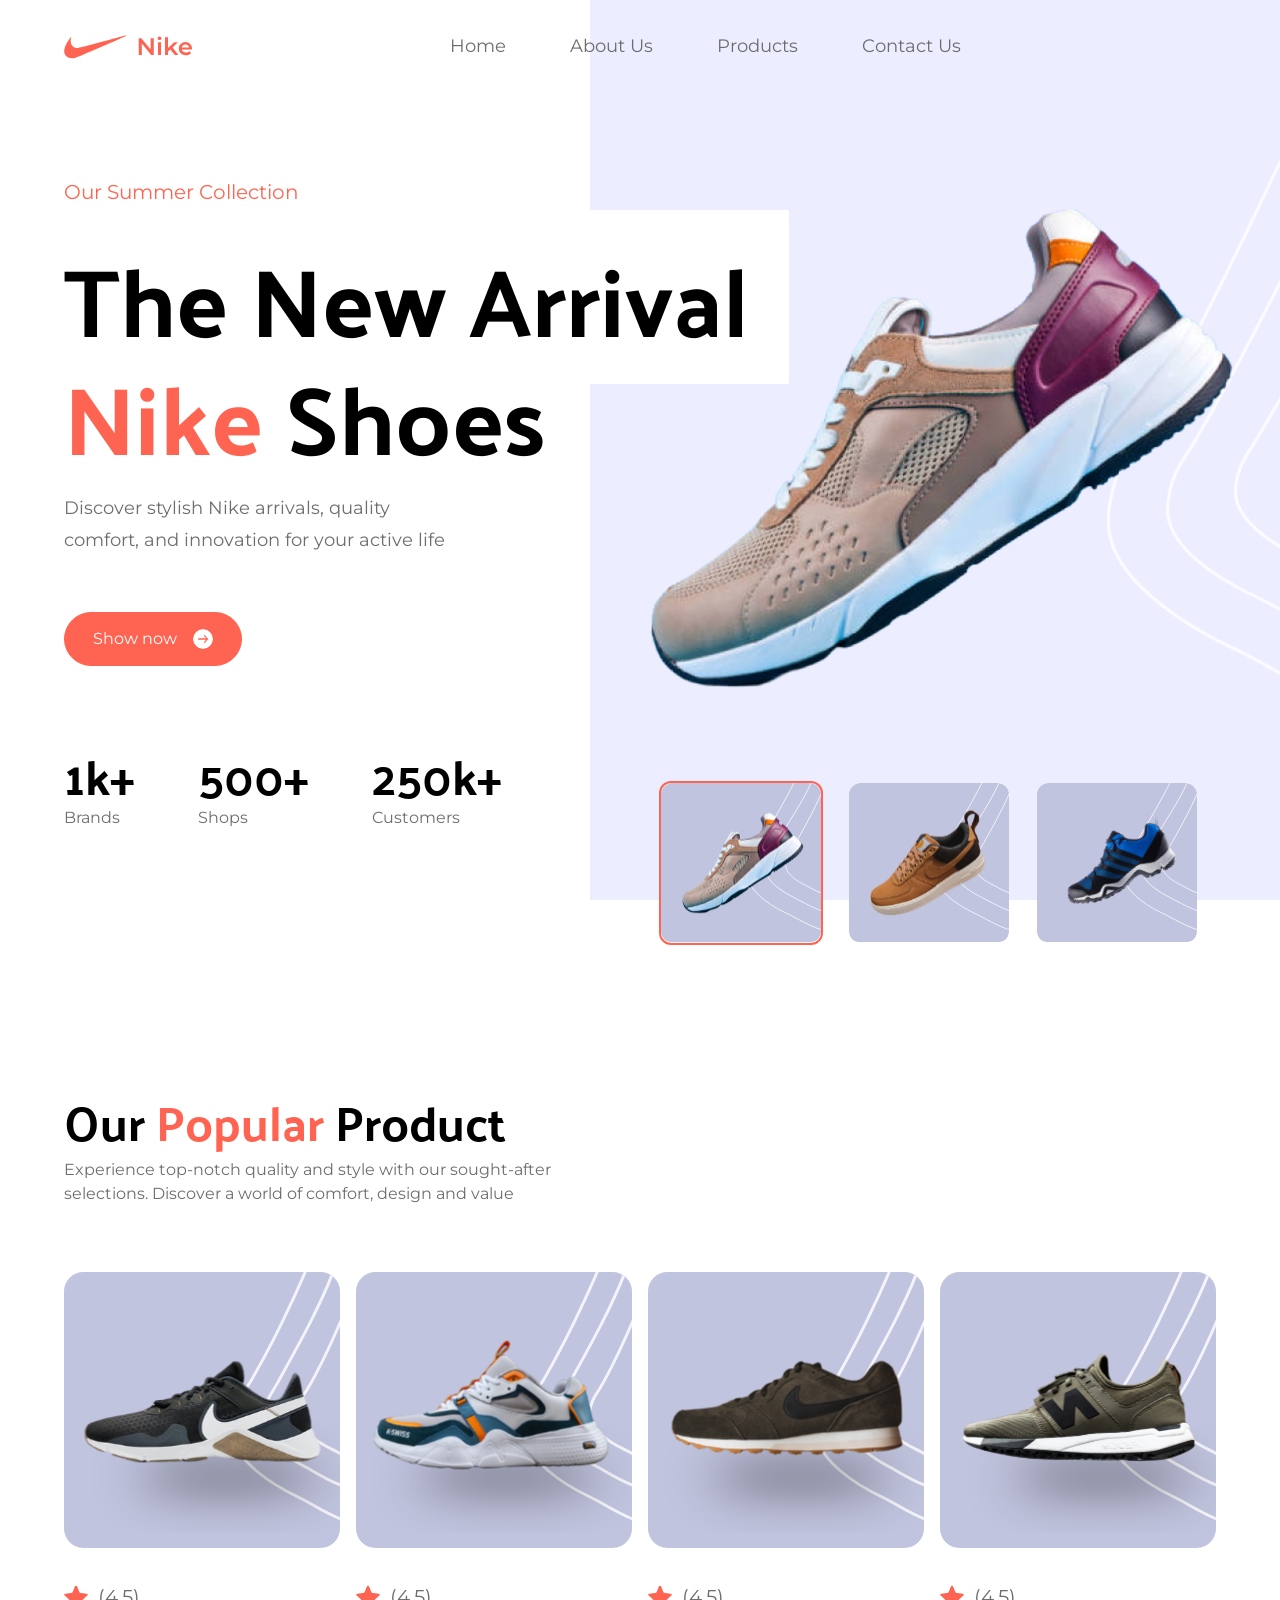
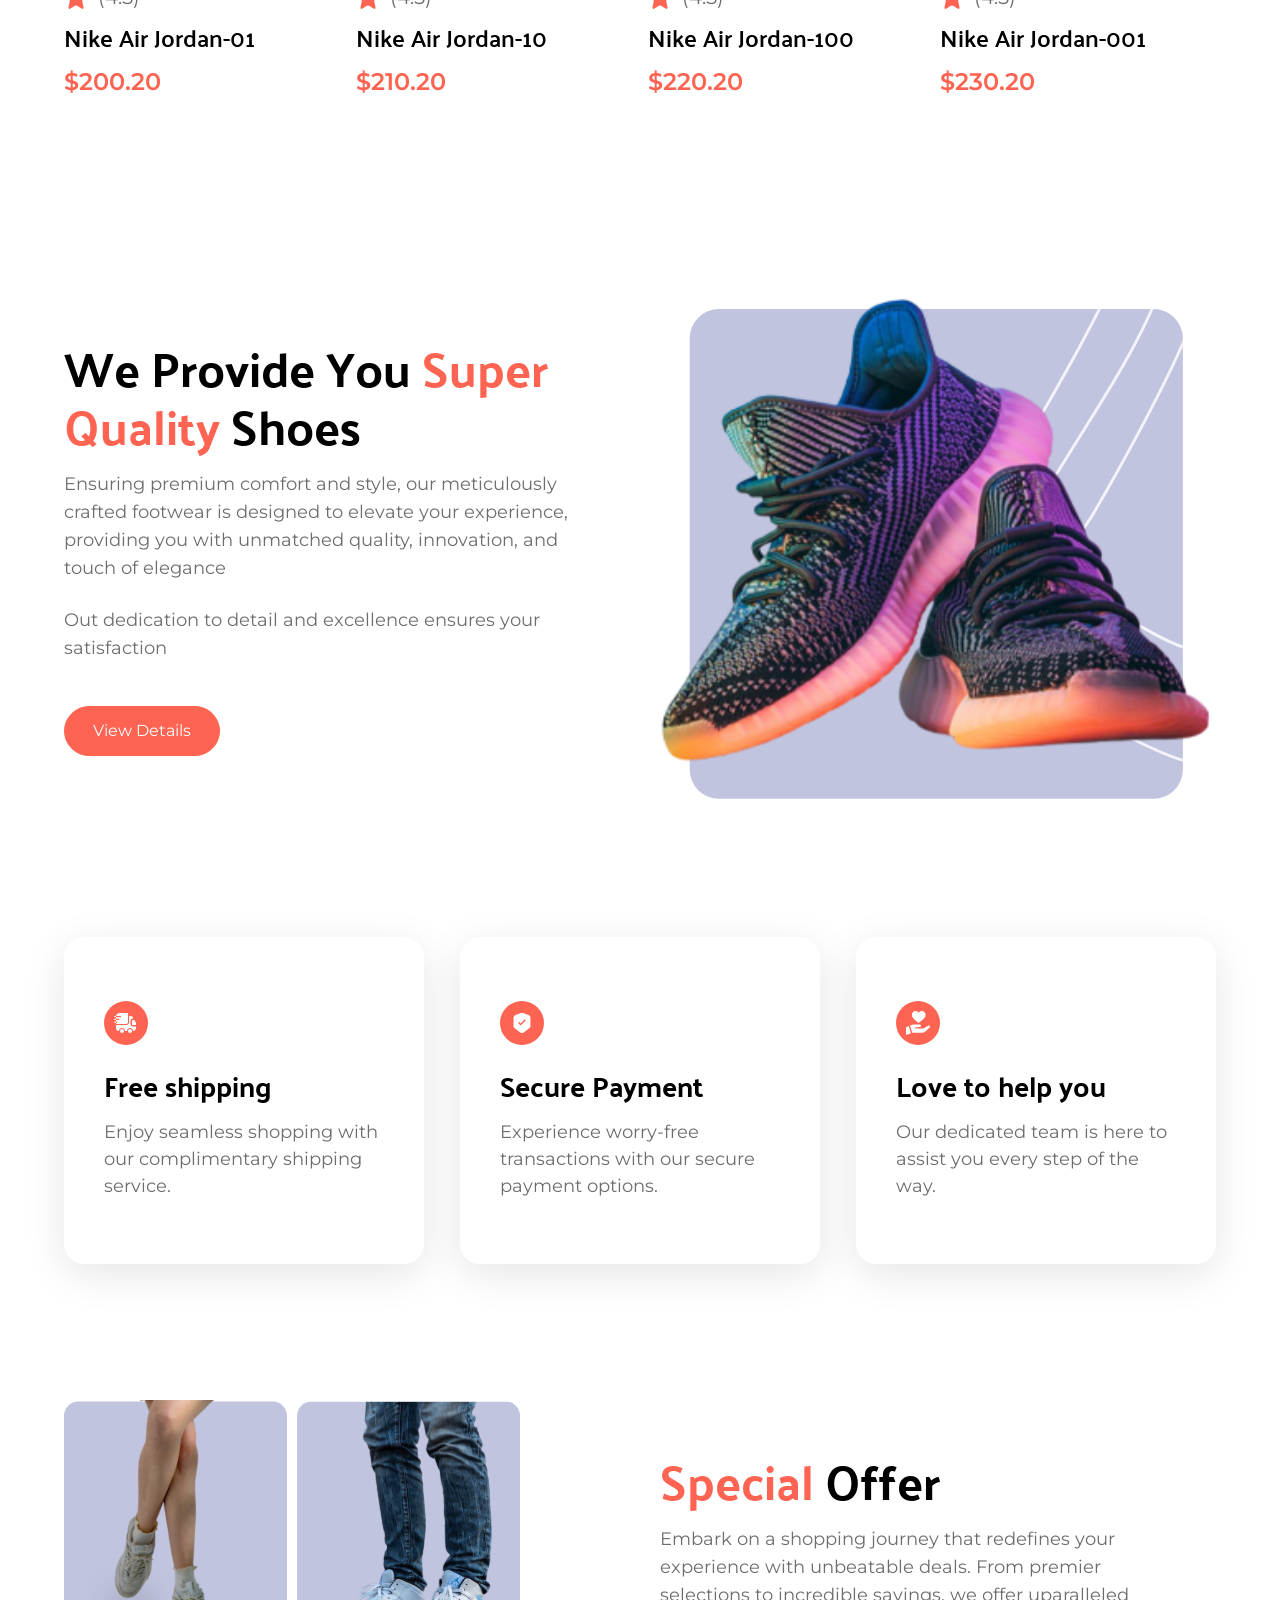
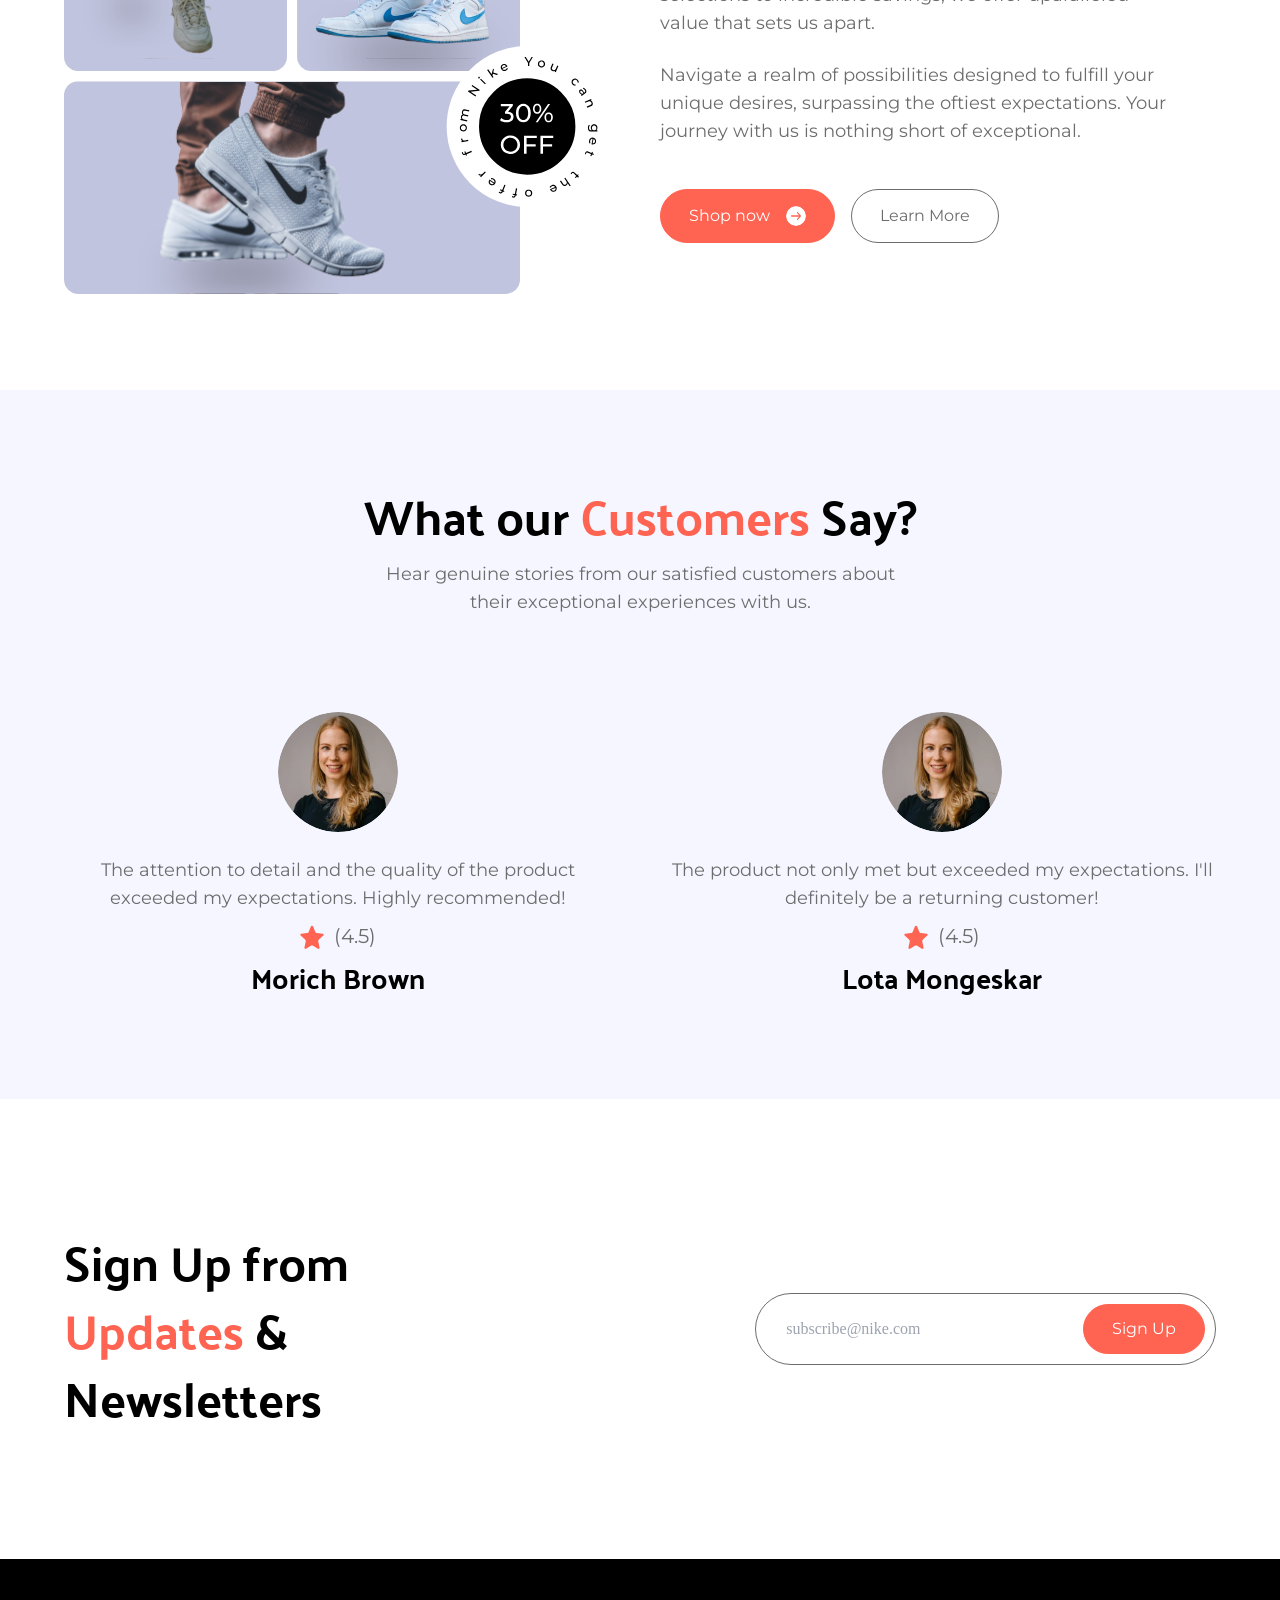
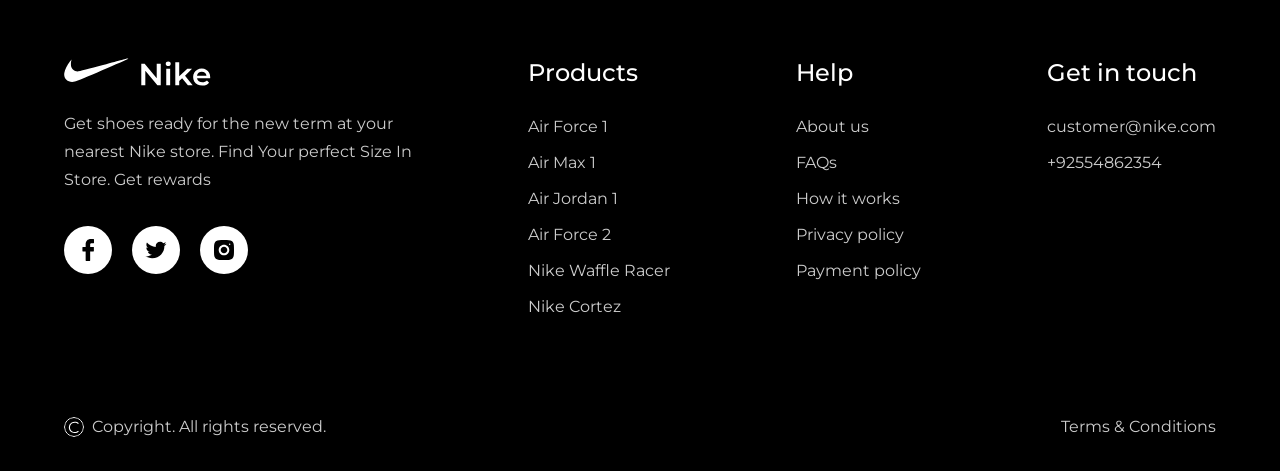
==== commit d79ab514: "Build: (7ab4b8d) Fix images" ====
--- a/index.html
+++ b/index.html
@@ -1,7 +1,7 @@
-<!DOCTYPE html><html lang="en"><head><meta charSet="utf-8"/><meta name="viewport" content="width=device-width, initial-scale=1"/><link rel="preload" href="/_next/static/media/c9a5bc6a7c948fb0-s.p.woff2" as="font" crossorigin="" type="font/woff2"/><link rel="stylesheet" href="/_next/static/css/f8ac2ab8e771abbc.css" data-precedence="next"/><link rel="preload" as="script" fetchPriority="low" href="/_next/static/chunks/webpack-04c090bf27c652c8.js"/><script src="/_next/static/chunks/fd9d1056-be48aeae6e94b8d1.js" async=""></script><script src="/_next/static/chunks/23-f643a56c29eee462.js" async=""></script><script src="/_next/static/chunks/main-app-5eeca01ae77bd3ea.js" async=""></script><script src="/_next/static/chunks/648-44d0e5b2c57137ef.js" async=""></script><script src="/_next/static/chunks/app/page-88039a3afc564af5.js" async=""></script><script src="/_next/static/chunks/37-a46473c44f4c76d0.js" async=""></script><script src="/_next/static/chunks/app/layout-a1844855fe728d20.js" async=""></script><title>Nike</title><meta name="description" content="Nike test"/><link rel="icon" href="/favicon.ico" type="image/x-icon" sizes="16x16"/><meta name="next-size-adjust"/><script src="/_next/static/chunks/polyfills-78c92fac7aa8fdd8.js" noModule=""></script></head><body class="__className_aaf875"><header class="padding-x py-8 absolute z-20 w-full"><nav class="flex justify-between items-center max-container"><a href="/"><img alt="Logo header" loading="lazy" width="130" height="29" decoding="async" data-nimg="1" style="color:transparent" src="/images/header-logo.svg"/></a><ul class="flex-1 flex justify-center items-center gap-16 max-lg:hidden"><li><a class="font-montserrat leading-normal text-lg text-slate-gray" href="#home">Home</a></li><li><a class="font-montserrat leading-normal text-lg text-slate-gray" href="#about-us">About Us</a></li><li><a class="font-montserrat leading-normal text-lg text-slate-gray" href="#products">Products</a></li><li><a class="font-montserrat leading-normal text-lg text-slate-gray" href="#contact-us">Contact Us</a></li></ul><div class="hidden max-lg:block"><img alt="Icon hamburger" loading="lazy" width="25" height="25" decoding="async" data-nimg="1" style="color:transparent" src="/icons/hamburger.svg"/></div><div class="w-full h-screen bg-coral-red absolute z-40 top-0 left-0 flex justify-center items-center transition-all hidden"><p class="absolute top-10 right-10 text-white">X</p><ul class="flex-1 flex flex-col justify-center items-center gap-16"><li><a class="font-montserrat leading-normal text-lg text-white" href="#home">Home</a></li><li><a class="font-montserrat leading-normal text-lg text-white" href="#about-us">About Us</a></li><li><a class="font-montserrat leading-normal text-lg text-white" href="#products">Products</a></li><li><a class="font-montserrat leading-normal text-lg text-white" href="#contact-us">Contact Us</a></li></ul></div></nav></header><main class="relative"><section class="xl:padding-l wide:padding-r padding-b"><div class="w-full flex xl:flex-row flex-col justify-center min-h-screen gap-10 max-container" id="home"><div class="relative xl:w-2/5 flex flex-col justify-center items-start w-full max-xl:padding-x pt-28"><p class="text-xl font-montserrat text-coral-red">Our Summer Collection</p><h1 class="mt-10 font-palanquin text-8xl max-sm:text-[72px] max-sm:leading-[82px] font-bold"><span class="xl:bg-white xl:whitespace-nowrap relative z-10 pr-10">The New Arrival</span><br/><span class="text-coral-red inline-block mt-3">Nike </span> <!-- -->Shoes</h1><p class="font-montserrat text-slate-gray text-lg leading-8 mt-6 mb-14 sm:max-w-sm">Discover stylish Nike arrivals, quality comfort, and innovation for your active life</p><button class="flex justify-center items-center gap-2 px-7 py-4 border font-montserrat leading-none rounded-full
+<!DOCTYPE html><html lang="en"><head><meta charSet="utf-8"/><meta name="viewport" content="width=device-width, initial-scale=1"/><link rel="preload" href="/_next/static/media/c9a5bc6a7c948fb0-s.p.woff2" as="font" crossorigin="" type="font/woff2"/><link rel="stylesheet" href="/_next/static/css/f8ac2ab8e771abbc.css" data-precedence="next"/><link rel="preload" as="script" fetchPriority="low" href="/_next/static/chunks/webpack-04c090bf27c652c8.js"/><script src="/_next/static/chunks/fd9d1056-be48aeae6e94b8d1.js" async=""></script><script src="/_next/static/chunks/23-f643a56c29eee462.js" async=""></script><script src="/_next/static/chunks/main-app-5eeca01ae77bd3ea.js" async=""></script><script src="/_next/static/chunks/648-7726253cfba88a34.js" async=""></script><script src="/_next/static/chunks/app/page-30a9bd28da793f85.js" async=""></script><script src="/_next/static/chunks/37-a46473c44f4c76d0.js" async=""></script><script src="/_next/static/chunks/app/layout-133de51bbc204d44.js" async=""></script><title>Nike</title><meta name="description" content="Nike test"/><link rel="icon" href="/favicon.ico" type="image/x-icon" sizes="16x16"/><meta name="next-size-adjust"/><script src="/_next/static/chunks/polyfills-78c92fac7aa8fdd8.js" noModule=""></script></head><body class="__className_aaf875"><header class="padding-x py-8 absolute z-20 w-full"><nav class="flex justify-between items-center max-container"><a href="/"><img alt="Logo header" loading="lazy" width="130" height="29" decoding="async" data-nimg="1" style="color:transparent" src="/images/header-logo.svg"/></a><ul class="flex-1 flex justify-center items-center gap-16 max-lg:hidden"><li><a class="font-montserrat leading-normal text-lg text-slate-gray" href="#home">Home</a></li><li><a class="font-montserrat leading-normal text-lg text-slate-gray" href="#about-us">About Us</a></li><li><a class="font-montserrat leading-normal text-lg text-slate-gray" href="#products">Products</a></li><li><a class="font-montserrat leading-normal text-lg text-slate-gray" href="#contact-us">Contact Us</a></li></ul><div class="hidden max-lg:block"><img alt="Icon hamburger" loading="lazy" width="25" height="25" decoding="async" data-nimg="1" style="color:transparent" src="/icons/hamburger.svg"/></div><div class="w-full h-screen bg-coral-red absolute z-40 top-0 left-0 flex justify-center items-center transition-all hidden"><p class="absolute top-10 right-10 text-white cursor-pointer">X</p><ul class="flex-1 flex flex-col justify-center items-center gap-16"><li><a class="font-montserrat leading-normal text-lg text-white" href="#home">Home</a></li><li><a class="font-montserrat leading-normal text-lg text-white" href="#about-us">About Us</a></li><li><a class="font-montserrat leading-normal text-lg text-white" href="#products">Products</a></li><li><a class="font-montserrat leading-normal text-lg text-white" href="#contact-us">Contact Us</a></li></ul></div></nav></header><main class="relative"><section class="xl:padding-l wide:padding-r padding-b"><div class="w-full flex xl:flex-row flex-col justify-center min-h-screen gap-10 max-container" id="home"><div class="relative xl:w-2/5 flex flex-col justify-center items-start w-full max-xl:padding-x pt-28"><p class="text-xl font-montserrat text-coral-red">Our Summer Collection</p><h1 class="mt-10 font-palanquin text-8xl max-sm:text-[72px] max-sm:leading-[82px] font-bold"><span class="xl:bg-white xl:whitespace-nowrap relative z-10 pr-10">The New Arrival</span><br/><span class="text-coral-red inline-block mt-3">Nike </span> <!-- -->Shoes</h1><p class="font-montserrat text-slate-gray text-lg leading-8 mt-6 mb-14 sm:max-w-sm">Discover stylish Nike arrivals, quality comfort, and innovation for your active life</p><button class="flex justify-center items-center gap-2 px-7 py-4 border font-montserrat leading-none rounded-full
     bg-coral-red  text-white border-coral-red
     undefined
-    ">Show now<img alt="Show now" loading="lazy" width="20" height="20" decoding="async" data-nimg="1" class="ml-2 rounded-full w-5 h-5" style="color:transparent" src="/icons/arrow-right.svg"/></button><div class="flex justify-start items-start flex-wrap w-full mt-20 gap-16"><div class=""><p class="text-4xl font-palanquin font-bold">1k+</p><p class="leading-7 font-montserrat text-slate-gray">Brands</p></div><div class=""><p class="text-4xl font-palanquin font-bold">500+</p><p class="leading-7 font-montserrat text-slate-gray">Shops</p></div><div class=""><p class="text-4xl font-palanquin font-bold">250k+</p><p class="leading-7 font-montserrat text-slate-gray">Customers</p></div></div></div><div class="relative flex-1 flex justify-center items-center xl:min-h-screen max-xl:py-40 bg-primary bg-hero bg-cover bg-center"><img alt="shoe collection" loading="lazy" width="610" height="500" decoding="async" data-nimg="1" class="object-contain relative z-10" style="color:transparent" srcSet="/_next/image?url=%2Fimages%2Fbig-shoe1.png&amp;w=640&amp;q=75 1x, /_next/image?url=%2Fimages%2Fbig-shoe1.png&amp;w=1920&amp;q=75 2x" src="/_next/image?url=%2Fimages%2Fbig-shoe1.png&amp;w=1920&amp;q=75"/><div class="flex sm:gap-6 gap-4 absolute -bottom-[5%] sm:left-[10%] max-sm:px-6"><div class=""><div class="border-2 rounded-xl border-coral-red cursor-pointer max-sm:flex-1"><div class="flex justify-center items-center bg-card bg-center bg-cover sm:w-40 sm:h-40 rounded-xl max-sm:p-4"><img alt="shoe collection" loading="lazy" width="127" height="103" decoding="async" data-nimg="1" class="object-contain" style="color:transparent" src="/images/thumbnail-shoe1.svg"/></div></div></div><div class=""><div class="border-2 rounded-xl border-transparent cursor-pointer max-sm:flex-1"><div class="flex justify-center items-center bg-card bg-center bg-cover sm:w-40 sm:h-40 rounded-xl max-sm:p-4"><img alt="shoe collection" loading="lazy" width="127" height="103" decoding="async" data-nimg="1" class="object-contain" style="color:transparent" src="/images/thumbnail-shoe2.svg"/></div></div></div><div class=""><div class="border-2 rounded-xl border-transparent cursor-pointer max-sm:flex-1"><div class="flex justify-center items-center bg-card bg-center bg-cover sm:w-40 sm:h-40 rounded-xl max-sm:p-4"><img alt="shoe collection" loading="lazy" width="127" height="103" decoding="async" data-nimg="1" class="object-contain" style="color:transparent" src="/images/thumbnail-shoe3.svg"/></div></div></div></div></div></div></section><section class="padding" id="products"><div class="max-container max-sm:mt-12"><div class="flex- flex-col justify-start gap-5"><h2 class="text-4xl font-palanquin font-bold">Our <span class="text-coral-red">Popular</span> Product</h2><p class="lg:max-w-lg mt-2 font-montserrat text-slate-gray">Experience top-notch quality and style with our sought-after selections. Discover a world of comfort, design and value</p></div><div class="mt-16 grid lg:grid-cols-4 md:grid-cols-3 sm:grid-cols-2 grid-cols-1 sm:gap-4 gap-14"><div class="flex flex-1 flex-col w-full max-sm:w-full"><img alt="Nike Air Jordan-01" loading="lazy" width="280" height="280" decoding="async" data-nimg="1" class="w-[280px] h-[280px]" style="color:transparent" src="/images/shoe4.svg"/><div class="mt-8 flex justify-start gap-2.5"><img alt="rating" loading="lazy" width="24" height="24" decoding="async" data-nimg="1" style="color:transparent" src="/icons/star.svg"/><p class="font-montserrat text-xl leading-normal text-slate-gray">(4.5)</p></div><h3 class="mt-2 text-2xl leading-normal font-semibold font-palanquin">Nike Air Jordan-01</h3><p class="mt-2 font-semibold font-montserrat text-coral-red text-2xl leading-normal">$200.20</p></div><div class="flex flex-1 flex-col w-full max-sm:w-full"><img alt="Nike Air Jordan-10" loading="lazy" width="280" height="280" decoding="async" data-nimg="1" class="w-[280px] h-[280px]" style="color:transparent" src="/images/shoe5.svg"/><div class="mt-8 flex justify-start gap-2.5"><img alt="rating" loading="lazy" width="24" height="24" decoding="async" data-nimg="1" style="color:transparent" src="/icons/star.svg"/><p class="font-montserrat text-xl leading-normal text-slate-gray">(4.5)</p></div><h3 class="mt-2 text-2xl leading-normal font-semibold font-palanquin">Nike Air Jordan-10</h3><p class="mt-2 font-semibold font-montserrat text-coral-red text-2xl leading-normal">$210.20</p></div><div class="flex flex-1 flex-col w-full max-sm:w-full"><img alt="Nike Air Jordan-100" loading="lazy" width="280" height="280" decoding="async" data-nimg="1" class="w-[280px] h-[280px]" style="color:transparent" src="/images/shoe6.svg"/><div class="mt-8 flex justify-start gap-2.5"><img alt="rating" loading="lazy" width="24" height="24" decoding="async" data-nimg="1" style="color:transparent" src="/icons/star.svg"/><p class="font-montserrat text-xl leading-normal text-slate-gray">(4.5)</p></div><h3 class="mt-2 text-2xl leading-normal font-semibold font-palanquin">Nike Air Jordan-100</h3><p class="mt-2 font-semibold font-montserrat text-coral-red text-2xl leading-normal">$220.20</p></div><div class="flex flex-1 flex-col w-full max-sm:w-full"><img alt="Nike Air Jordan-001" loading="lazy" width="280" height="280" decoding="async" data-nimg="1" class="w-[280px] h-[280px]" style="color:transparent" src="/images/shoe7.svg"/><div class="mt-8 flex justify-start gap-2.5"><img alt="rating" loading="lazy" width="24" height="24" decoding="async" data-nimg="1" style="color:transparent" src="/icons/star.svg"/><p class="font-montserrat text-xl leading-normal text-slate-gray">(4.5)</p></div><h3 class="mt-2 text-2xl leading-normal font-semibold font-palanquin">Nike Air Jordan-001</h3><p class="mt-2 font-semibold font-montserrat text-coral-red text-2xl leading-normal">$230.20</p></div></div></div></section><section class="padding" id="about-us"><div class="flex justify-between items-center max-lg:flex-col gap-10 w-full max-container"><div class="flex flex-1 flex-col"><h2 class="font-palanquin text-4xl capitalize font-bold lg:max-w-lg">We Provide You<span class="text-coral-red "> Super </span><span class="text-coral-red ">Quality</span> Shoes</h2><p class="mt-4 lg:max-w-lg info-text">Ensuring premium comfort and style, our meticulously crafted footwear is designed to elevate your experience, providing you with unmatched quality, innovation, and touch of elegance</p><p class="mt-6 lg:max-w-lg info-text">Out dedication to detail and excellence ensures your satisfaction</p><div class="mt-11"><button class="flex justify-center items-center gap-2 px-7 py-4 border font-montserrat leading-none rounded-full
+    ">Show now<img alt="Show now" loading="lazy" width="20" height="20" decoding="async" data-nimg="1" class="ml-2 rounded-full w-5 h-5" style="color:transparent" src="/icons/arrow-right.svg"/></button><div class="flex justify-start items-start flex-wrap w-full mt-20 gap-16"><div class=""><p class="text-4xl font-palanquin font-bold">1k+</p><p class="leading-7 font-montserrat text-slate-gray">Brands</p></div><div class=""><p class="text-4xl font-palanquin font-bold">500+</p><p class="leading-7 font-montserrat text-slate-gray">Shops</p></div><div class=""><p class="text-4xl font-palanquin font-bold">250k+</p><p class="leading-7 font-montserrat text-slate-gray">Customers</p></div></div></div><div class="relative flex-1 flex justify-center items-center xl:min-h-screen max-xl:py-40 bg-primary bg-hero bg-cover bg-center"><img alt="shoe collection" loading="lazy" width="610" height="500" decoding="async" data-nimg="1" class="object-contain relative z-10" style="color:transparent" src="/images/big-shoe1.png"/><div class="flex sm:gap-6 gap-4 absolute -bottom-[5%] sm:left-[10%] max-sm:px-6"><div class=""><div class="border-2 rounded-xl border-coral-red cursor-pointer max-sm:flex-1"><div class="flex justify-center items-center bg-card bg-center bg-cover sm:w-40 sm:h-40 rounded-xl max-sm:p-4"><img alt="shoe collection" loading="lazy" width="127" height="103" decoding="async" data-nimg="1" class="object-contain" style="color:transparent" src="/images/thumbnail-shoe1.svg"/></div></div></div><div class=""><div class="border-2 rounded-xl border-transparent cursor-pointer max-sm:flex-1"><div class="flex justify-center items-center bg-card bg-center bg-cover sm:w-40 sm:h-40 rounded-xl max-sm:p-4"><img alt="shoe collection" loading="lazy" width="127" height="103" decoding="async" data-nimg="1" class="object-contain" style="color:transparent" src="/images/thumbnail-shoe2.svg"/></div></div></div><div class=""><div class="border-2 rounded-xl border-transparent cursor-pointer max-sm:flex-1"><div class="flex justify-center items-center bg-card bg-center bg-cover sm:w-40 sm:h-40 rounded-xl max-sm:p-4"><img alt="shoe collection" loading="lazy" width="127" height="103" decoding="async" data-nimg="1" class="object-contain" style="color:transparent" src="/images/thumbnail-shoe3.svg"/></div></div></div></div></div></div></section><section class="padding" id="products"><div class="max-container max-sm:mt-12"><div class="flex- flex-col justify-start gap-5"><h2 class="text-4xl font-palanquin font-bold">Our <span class="text-coral-red">Popular</span> Product</h2><p class="lg:max-w-lg mt-2 font-montserrat text-slate-gray">Experience top-notch quality and style with our sought-after selections. Discover a world of comfort, design and value</p></div><div class="mt-16 grid lg:grid-cols-4 md:grid-cols-3 sm:grid-cols-2 grid-cols-1 sm:gap-4 gap-14"><div class="flex flex-1 flex-col w-full max-sm:w-full"><img alt="Nike Air Jordan-01" loading="lazy" width="280" height="280" decoding="async" data-nimg="1" class="w-[280px] h-[280px]" style="color:transparent" src="/images/shoe4.svg"/><div class="mt-8 flex justify-start gap-2.5"><img alt="rating" loading="lazy" width="24" height="24" decoding="async" data-nimg="1" style="color:transparent" src="/icons/star.svg"/><p class="font-montserrat text-xl leading-normal text-slate-gray">(4.5)</p></div><h3 class="mt-2 text-2xl leading-normal font-semibold font-palanquin">Nike Air Jordan-01</h3><p class="mt-2 font-semibold font-montserrat text-coral-red text-2xl leading-normal">$200.20</p></div><div class="flex flex-1 flex-col w-full max-sm:w-full"><img alt="Nike Air Jordan-10" loading="lazy" width="280" height="280" decoding="async" data-nimg="1" class="w-[280px] h-[280px]" style="color:transparent" src="/images/shoe5.svg"/><div class="mt-8 flex justify-start gap-2.5"><img alt="rating" loading="lazy" width="24" height="24" decoding="async" data-nimg="1" style="color:transparent" src="/icons/star.svg"/><p class="font-montserrat text-xl leading-normal text-slate-gray">(4.5)</p></div><h3 class="mt-2 text-2xl leading-normal font-semibold font-palanquin">Nike Air Jordan-10</h3><p class="mt-2 font-semibold font-montserrat text-coral-red text-2xl leading-normal">$210.20</p></div><div class="flex flex-1 flex-col w-full max-sm:w-full"><img alt="Nike Air Jordan-100" loading="lazy" width="280" height="280" decoding="async" data-nimg="1" class="w-[280px] h-[280px]" style="color:transparent" src="/images/shoe6.svg"/><div class="mt-8 flex justify-start gap-2.5"><img alt="rating" loading="lazy" width="24" height="24" decoding="async" data-nimg="1" style="color:transparent" src="/icons/star.svg"/><p class="font-montserrat text-xl leading-normal text-slate-gray">(4.5)</p></div><h3 class="mt-2 text-2xl leading-normal font-semibold font-palanquin">Nike Air Jordan-100</h3><p class="mt-2 font-semibold font-montserrat text-coral-red text-2xl leading-normal">$220.20</p></div><div class="flex flex-1 flex-col w-full max-sm:w-full"><img alt="Nike Air Jordan-001" loading="lazy" width="280" height="280" decoding="async" data-nimg="1" class="w-[280px] h-[280px]" style="color:transparent" src="/images/shoe7.svg"/><div class="mt-8 flex justify-start gap-2.5"><img alt="rating" loading="lazy" width="24" height="24" decoding="async" data-nimg="1" style="color:transparent" src="/icons/star.svg"/><p class="font-montserrat text-xl leading-normal text-slate-gray">(4.5)</p></div><h3 class="mt-2 text-2xl leading-normal font-semibold font-palanquin">Nike Air Jordan-001</h3><p class="mt-2 font-semibold font-montserrat text-coral-red text-2xl leading-normal">$230.20</p></div></div></div></section><section class="padding" id="about-us"><div class="flex justify-between items-center max-lg:flex-col gap-10 w-full max-container"><div class="flex flex-1 flex-col"><h2 class="font-palanquin text-4xl capitalize font-bold lg:max-w-lg">We Provide You<span class="text-coral-red "> Super </span><span class="text-coral-red ">Quality</span> Shoes</h2><p class="mt-4 lg:max-w-lg info-text">Ensuring premium comfort and style, our meticulously crafted footwear is designed to elevate your experience, providing you with unmatched quality, innovation, and touch of elegance</p><p class="mt-6 lg:max-w-lg info-text">Out dedication to detail and excellence ensures your satisfaction</p><div class="mt-11"><button class="flex justify-center items-center gap-2 px-7 py-4 border font-montserrat leading-none rounded-full
     bg-coral-red  text-white border-coral-red
     undefined
     ">View Details</button></div></div><div class="flex-1 justify-center items-center"><img alt="shoe8" loading="lazy" width="570" height="522" decoding="async" data-nimg="1" class="object-contain" style="color:transparent" src="/images/shoe8.svg"/></div></div></section><section class="padding-x py-10"><div class="max-container flex justify-center flex-wrap gap-9"><div class="flex-1 sm:w-[350px] sm:min-w-[350px] w-full rounded-[20px] shadow-3xl px-10 py-16"><div class="w-11 h-11 justify-center items-center bg-coral-red rounded-full flex"><img alt="Free shipping" loading="lazy" width="24" height="24" decoding="async" data-nimg="1" style="color:transparent" src="/icons/truck-fast.svg"/></div><h3 class="mt-5 font-palanquin text-3xl leading-normal font-bold">Free shipping</h3><p class="mt-3 break-words font-montserrat text-lg leading-normal text-slate-gray">Enjoy seamless shopping with our complimentary shipping service.</p></div><div class="flex-1 sm:w-[350px] sm:min-w-[350px] w-full rounded-[20px] shadow-3xl px-10 py-16"><div class="w-11 h-11 justify-center items-center bg-coral-red rounded-full flex"><img alt="Secure Payment" loading="lazy" width="24" height="24" decoding="async" data-nimg="1" style="color:transparent" src="/icons/shield-tick.svg"/></div><h3 class="mt-5 font-palanquin text-3xl leading-normal font-bold">Secure Payment</h3><p class="mt-3 break-words font-montserrat text-lg leading-normal text-slate-gray">Experience worry-free transactions with our secure payment options.</p></div><div class="flex-1 sm:w-[350px] sm:min-w-[350px] w-full rounded-[20px] shadow-3xl px-10 py-16"><div class="w-11 h-11 justify-center items-center bg-coral-red rounded-full flex"><img alt="Love to help you" loading="lazy" width="24" height="24" decoding="async" data-nimg="1" style="color:transparent" src="/icons/support.svg"/></div><h3 class="mt-5 font-palanquin text-3xl leading-normal font-bold">Love to help you</h3><p class="mt-3 break-words font-montserrat text-lg leading-normal text-slate-gray">Our dedicated team is here to assist you every step of the way.</p></div></div></section><section class="padding"><div class="flex flex-wrap justify-center items-center max-xl:flex-col-reverse gap-10 max-container"><div class="flex-1"><img alt="offer" loading="lazy" width="773" height="687" decoding="async" data-nimg="1" class="object-contain w-full" style="color:transparent" src="./images/offer.svg"/></div><div class="flex flex-1 flex-col"><h2 class="font-palanquin text-4xl capitalize font-bold lg:max-w-lg"><span class="text-coral-red "> Special </span> Offer</h2><p class="mt-4 lg:max-w-lg info-text">Embark on a shopping journey that redefines your experience with unbeatable deals. From premier selections to incredible savings, we offer uparalleled value that sets us apart.</p><p class="mt-6 lg:max-w-lg info-text">Navigate a realm of possibilities designed to fulfill your unique desires, surpassing the oftiest expectations. Your journey with us is nothing short of exceptional.</p><div class="mt-11 flex flex-wrap gap-4"><button class="flex justify-center items-center gap-2 px-7 py-4 border font-montserrat leading-none rounded-full
@@ -10,7 +10,7 @@
     ">Shop now<img alt="Shop now" loading="lazy" width="20" height="20" decoding="async" data-nimg="1" class="ml-2 rounded-full w-5 h-5" style="color:transparent" src="/icons/arrow-right.svg"/></button><button class="flex justify-center items-center gap-2 px-7 py-4 border font-montserrat leading-none rounded-full
     bg-white border-slate-gray text-slate-gray
     undefined
-    ">Learn More</button></div></div></div></section><section class="bg-pale-blue padding"><div class="max-container"><h3 class="font-palanquin text-center text-4xl font-bold">What our<span class="text-coral-red"> Customers</span> Say?</h3><p class="info-text m-auto mt-4 max-w-lg text-center">Hear genuine stories from our satisfied customers about their exceptional experiences with us.</p><div class="mt-24 flex flex-1 justify-evenly items-center max-lg:flex-col gap-14"><div class="flex justify-center items-center flex-col"><img alt="customer" loading="lazy" width="120" height="120" decoding="async" data-nimg="1" class="rounded-full object-cover w-[120px] h-[120px]" style="color:transparent" srcSet="/_next/image?url=%2Fimages%2Fcustomer1.jpeg&amp;w=128&amp;q=75 1x, /_next/image?url=%2Fimages%2Fcustomer1.jpeg&amp;w=256&amp;q=75 2x" src="/_next/image?url=%2Fimages%2Fcustomer1.jpeg&amp;w=256&amp;q=75"/><p class="mt-6 max-w-screen-sm text-center info-text">The attention to detail and the quality of the product exceeded my expectations. Highly recommended!</p><div class="mt-3 flex justify-center items-center gap-2.5"><img alt="star" loading="lazy" width="24" height="24" decoding="async" data-nimg="1" class="object-contain m-0" style="color:transparent" src="/icons/star.svg"/><p class="text-xl font-montserrat text-slate-gray">(<!-- -->4.5<!-- -->)</p></div><h3 class="mt-1 font-palanquin text-3xl text-center font-bold">Morich Brown</h3></div><div class="flex justify-center items-center flex-col"><img alt="customer" loading="lazy" width="120" height="120" decoding="async" data-nimg="1" class="rounded-full object-cover w-[120px] h-[120px]" style="color:transparent" src="/images/customer2.svg"/><p class="mt-6 max-w-screen-sm text-center info-text">The product not only met but exceeded my expectations. I&#x27;ll definitely be a returning customer!</p><div class="mt-3 flex justify-center items-center gap-2.5"><img alt="star" loading="lazy" width="24" height="24" decoding="async" data-nimg="1" class="object-contain m-0" style="color:transparent" src="/icons/star.svg"/><p class="text-xl font-montserrat text-slate-gray">(<!-- -->4.5<!-- -->)</p></div><h3 class="mt-1 font-palanquin text-3xl text-center font-bold">Lota Mongeskar</h3></div></div></div></section><section class="padding-x sm:py-32 py-16 w-full" id="contact-us"><div class="max-container flex justify-between items-center max-lg:flex-col gap-10"><h3 class="text-4xl leading-[68px] lg:max-w-md font-palanquin font-bold ">Sign Up from<span class="text-coral-red"> Updates</span> &amp; Newsletters</h3><div class="lg:max-w-[40%] w-full flex items-center max-sm:flex-col gap-5 p-2.5 sm:border sm:border-slate-gray rounded-full"><input type="text" placeholder="subscribe@nike.com" class="input"/><div class="flex max-sm:justify-end items-center max-sm:w-full"><button class="flex justify-center items-center gap-2 px-7 py-4 border font-montserrat leading-none rounded-full
+    ">Learn More</button></div></div></div></section><section class="bg-pale-blue padding"><div class="max-container"><h3 class="font-palanquin text-center text-4xl font-bold">What our<span class="text-coral-red"> Customers</span> Say?</h3><p class="info-text m-auto mt-4 max-w-lg text-center">Hear genuine stories from our satisfied customers about their exceptional experiences with us.</p><div class="mt-24 flex flex-1 justify-evenly items-center max-lg:flex-col gap-14"><div class="flex justify-center items-center flex-col"><img alt="customer" loading="lazy" width="120" height="120" decoding="async" data-nimg="1" class="rounded-full object-cover w-[120px] h-[120px]" style="color:transparent" src="/images/customer2.svg"/><p class="mt-6 max-w-screen-sm text-center info-text">The attention to detail and the quality of the product exceeded my expectations. Highly recommended!</p><div class="mt-3 flex justify-center items-center gap-2.5"><img alt="star" loading="lazy" width="24" height="24" decoding="async" data-nimg="1" class="object-contain m-0" style="color:transparent" src="/icons/star.svg"/><p class="text-xl font-montserrat text-slate-gray">(<!-- -->4.5<!-- -->)</p></div><h3 class="mt-1 font-palanquin text-3xl text-center font-bold">Morich Brown</h3></div><div class="flex justify-center items-center flex-col"><img alt="customer" loading="lazy" width="120" height="120" decoding="async" data-nimg="1" class="rounded-full object-cover w-[120px] h-[120px]" style="color:transparent" src="/images/customer2.svg"/><p class="mt-6 max-w-screen-sm text-center info-text">The product not only met but exceeded my expectations. I&#x27;ll definitely be a returning customer!</p><div class="mt-3 flex justify-center items-center gap-2.5"><img alt="star" loading="lazy" width="24" height="24" decoding="async" data-nimg="1" class="object-contain m-0" style="color:transparent" src="/icons/star.svg"/><p class="text-xl font-montserrat text-slate-gray">(<!-- -->4.5<!-- -->)</p></div><h3 class="mt-1 font-palanquin text-3xl text-center font-bold">Lota Mongeskar</h3></div></div></div></section><section class="padding-x sm:py-32 py-16 w-full" id="contact-us"><div class="max-container flex justify-between items-center max-lg:flex-col gap-10"><h3 class="text-4xl leading-[68px] lg:max-w-md font-palanquin font-bold ">Sign Up from<span class="text-coral-red"> Updates</span> &amp; Newsletters</h3><div class="lg:max-w-[40%] w-full flex items-center max-sm:flex-col gap-5 p-2.5 sm:border sm:border-slate-gray rounded-full"><input type="text" placeholder="subscribe@nike.com" class="input"/><div class="flex max-sm:justify-end items-center max-sm:w-full"><button class="flex justify-center items-center gap-2 px-7 py-4 border font-montserrat leading-none rounded-full
     bg-coral-red  text-white border-coral-red
     w-full
-    ">Sign Up</button></div></div></div></section></main><footer class="bg-black padding-x padding-t pb-8"><div class="max-container"><div class="flex justify-between item-start gap-20 flex-wrap max-lg:flex-col"><div class="flex flex-col items-start"><a href="/"><img alt="logo" loading="lazy" width="150" height="46" decoding="async" data-nimg="1" style="color:transparent" src="/images/footer-logo.svg"/></a><p class="mt-6 text-base leading-7 font-montserrat text-white-400 sm:max-w-sm">Get shoes ready for the new term at your nearest Nike store. Find Your perfect Size In Store. Get rewards</p><div class="flex items-center gap-5 mt-8"><div class="flex justify-center items-center w-12 h-12 bg-white rounded-full"><img alt="facebook logo" loading="lazy" width="24" height="24" decoding="async" data-nimg="1" style="color:transparent" src="/icons/facebook.svg"/></div><div class="flex justify-center items-center w-12 h-12 bg-white rounded-full"><img alt="twitter logo" loading="lazy" width="24" height="24" decoding="async" data-nimg="1" style="color:transparent" src="/icons/twitter.svg"/></div><div class="flex justify-center items-center w-12 h-12 bg-white rounded-full"><img alt="instagram logo" loading="lazy" width="24" height="24" decoding="async" data-nimg="1" style="color:transparent" src="/icons/instagram.svg"/></div></div></div><div class="flex flex-1 justify-between lg:gap-10 gap-20 flex-wrap"><div class=""><h4 class="text-white font-montserrat text-2xl leading-normal font-medium mb-6">Products</h4><ul><li class="mt-3 text-white-400 font-montserrat text-base leading-normal hover:text-slate-gray cursor-pointer"><a href="/">Air Force 1</a></li><li class="mt-3 text-white-400 font-montserrat text-base leading-normal hover:text-slate-gray cursor-pointer"><a href="/">Air Max 1</a></li><li class="mt-3 text-white-400 font-montserrat text-base leading-normal hover:text-slate-gray cursor-pointer"><a href="/">Air Jordan 1</a></li><li class="mt-3 text-white-400 font-montserrat text-base leading-normal hover:text-slate-gray cursor-pointer"><a href="/">Air Force 2</a></li><li class="mt-3 text-white-400 font-montserrat text-base leading-normal hover:text-slate-gray cursor-pointer"><a href="/">Nike Waffle Racer</a></li><li class="mt-3 text-white-400 font-montserrat text-base leading-normal hover:text-slate-gray cursor-pointer"><a href="/">Nike Cortez</a></li></ul></div><div class=""><h4 class="text-white font-montserrat text-2xl leading-normal font-medium mb-6">Help</h4><ul><li class="mt-3 text-white-400 font-montserrat text-base leading-normal hover:text-slate-gray cursor-pointer"><a href="/">About us</a></li><li class="mt-3 text-white-400 font-montserrat text-base leading-normal hover:text-slate-gray cursor-pointer"><a href="/">FAQs</a></li><li class="mt-3 text-white-400 font-montserrat text-base leading-normal hover:text-slate-gray cursor-pointer"><a href="/">How it works</a></li><li class="mt-3 text-white-400 font-montserrat text-base leading-normal hover:text-slate-gray cursor-pointer"><a href="/">Privacy policy</a></li><li class="mt-3 text-white-400 font-montserrat text-base leading-normal hover:text-slate-gray cursor-pointer"><a href="/">Payment policy</a></li></ul></div><div class=""><h4 class="text-white font-montserrat text-2xl leading-normal font-medium mb-6">Get in touch</h4><ul><li class="mt-3 text-white-400 font-montserrat text-base leading-normal hover:text-slate-gray cursor-pointer"><a href="mailto:customer@nike.com">customer@nike.com</a></li><li class="mt-3 text-white-400 font-montserrat text-base leading-normal hover:text-slate-gray cursor-pointer"><a href="tel:+92554862354">+92554862354</a></li></ul></div></div></div><div class="flex justify-between text-white-400 mt-24 max-sm:flex-col max-sm:items-center"><div class="flex flex-1 justify-start items-center gap-2 font-montserrat cursor-pointer"><img alt="copyright" loading="lazy" width="20" height="20" decoding="async" data-nimg="1" class="rounded-full m-0" style="color:transparent" src="/icons/copyright-sign.svg"/><p>Copyright. All rights reserved.</p></div><p class="font-montserrat cursor-pointer">Terms &amp; Conditions</p></div></div></footer><script src="/_next/static/chunks/webpack-04c090bf27c652c8.js" async=""></script><script>(self.__next_f=self.__next_f||[]).push([0]);self.__next_f.push([2,null])</script><script>self.__next_f.push([1,"1:HL[\"/_next/static/media/c9a5bc6a7c948fb0-s.p.woff2\",\"font\",{\"crossOrigin\":\"\",\"type\":\"font/woff2\"}]\n2:HL[\"/_next/static/css/f8ac2ab8e771abbc.css\",\"style\"]\n"])</script><script>self.__next_f.push([1,"3:I[5751,[],\"\"]\n5:I[7378,[\"648\",\"static/chunks/648-44d0e5b2c57137ef.js\",\"931\",\"static/chunks/app/page-88039a3afc564af5.js\"],\"default\"]\n6:I[8173,[\"648\",\"static/chunks/648-44d0e5b2c57137ef.js\",\"931\",\"static/chunks/app/page-88039a3afc564af5.js\"],\"Image\"]\n7:I[552,[\"648\",\"static/chunks/648-44d0e5b2c57137ef.js\",\"37\",\"static/chunks/37-a46473c44f4c76d0.js\",\"185\",\"static/chunks/app/layout-a1844855fe728d20.js\"],\"default\"]\n8:I[9275,[],\"\"]\n9:I[1343,[],\"\"]\na:I[231,[\"648\",\"static/chunks/648-44d0e5b2c57137ef.js\",\"37\",\"static/chunks/37-a46473c44f4c76d0.js\",\"185\",\"static/chunks/app/layout-a1844855fe728d20.js\"],\"\"]\nc:I[6130,[],\"\"]\nd:[]\n"])</script><script>self.__next_f.push([1,"0:[[[\"$\",\"link\",\"0\",{\"rel\":\"stylesheet\",\"href\":\"/_next/static/css/f8ac2ab8e771abbc.css\",\"precedence\":\"next\",\"crossOrigin\":\"$undefined\"}]],[\"$\",\"$L3\",null,{\"buildId\":\"XGa2Ue-VfxgqdGOQt-hV9\",\"assetPrefix\":\"\",\"initialCanonicalUrl\":\"/\",\"initialTree\":[\"\",{\"children\":[\"__PAGE__\",{}]},\"$undefined\",\"$undefined\",true],\"initialSeedData\":[\"\",{\"children\":[\"__PAGE__\",{},[[\"$L4\",[[\"$\",\"$L5\",null,{}],[\"$\",\"section\",null,{\"className\":\"padding\",\"id\":\"products\",\"children\":[\"$\",\"div\",null,{\"className\":\"max-container max-sm:mt-12\",\"children\":[[\"$\",\"div\",null,{\"className\":\"flex- flex-col justify-start gap-5\",\"children\":[[\"$\",\"h2\",null,{\"className\":\"text-4xl font-palanquin font-bold\",\"children\":[\"Our \",[\"$\",\"span\",null,{\"className\":\"text-coral-red\",\"children\":\"Popular\"}],\" Product\"]}],[\"$\",\"p\",null,{\"className\":\"lg:max-w-lg mt-2 font-montserrat text-slate-gray\",\"children\":\"Experience top-notch quality and style with our sought-after selections. Discover a world of comfort, design and value\"}]]}],[\"$\",\"div\",null,{\"className\":\"mt-16 grid lg:grid-cols-4 md:grid-cols-3 sm:grid-cols-2 grid-cols-1 sm:gap-4 gap-14\",\"children\":[[\"$\",\"div\",null,{\"className\":\"flex flex-1 flex-col w-full max-sm:w-full\",\"children\":[[\"$\",\"$L6\",null,{\"src\":\"/images/shoe4.svg\",\"alt\":\"Nike Air Jordan-01\",\"width\":280,\"height\":280,\"className\":\"w-[280px] h-[280px]\"}],[\"$\",\"div\",null,{\"className\":\"mt-8 flex justify-start gap-2.5\",\"children\":[[\"$\",\"$L6\",null,{\"src\":\"/icons/star.svg\",\"alt\":\"rating\",\"width\":24,\"height\":24}],[\"$\",\"p\",null,{\"className\":\"font-montserrat text-xl leading-normal text-slate-gray\",\"children\":\"(4.5)\"}]]}],[\"$\",\"h3\",null,{\"className\":\"mt-2 text-2xl leading-normal font-semibold font-palanquin\",\"children\":\"Nike Air Jordan-01\"}],[\"$\",\"p\",null,{\"className\":\"mt-2 font-semibold font-montserrat text-coral-red text-2xl leading-normal\",\"children\":\"$$200.20\"}]]}],[\"$\",\"div\",null,{\"className\":\"flex flex-1 flex-col w-full max-sm:w-full\",\"children\":[[\"$\",\"$L6\",null,{\"src\":\"/images/shoe5.svg\",\"alt\":\"Nike Air Jordan-10\",\"width\":280,\"height\":280,\"className\":\"w-[280px] h-[280px]\"}],[\"$\",\"div\",null,{\"className\":\"mt-8 flex justify-start gap-2.5\",\"children\":[[\"$\",\"$L6\",null,{\"src\":\"/icons/star.svg\",\"alt\":\"rating\",\"width\":24,\"height\":24}],[\"$\",\"p\",null,{\"className\":\"font-montserrat text-xl leading-normal text-slate-gray\",\"children\":\"(4.5)\"}]]}],[\"$\",\"h3\",null,{\"className\":\"mt-2 text-2xl leading-normal font-semibold font-palanquin\",\"children\":\"Nike Air Jordan-10\"}],[\"$\",\"p\",null,{\"className\":\"mt-2 font-semibold font-montserrat text-coral-red text-2xl leading-normal\",\"children\":\"$$210.20\"}]]}],[\"$\",\"div\",null,{\"className\":\"flex flex-1 flex-col w-full max-sm:w-full\",\"children\":[[\"$\",\"$L6\",null,{\"src\":\"/images/shoe6.svg\",\"alt\":\"Nike Air Jordan-100\",\"width\":280,\"height\":280,\"className\":\"w-[280px] h-[280px]\"}],[\"$\",\"div\",null,{\"className\":\"mt-8 flex justify-start gap-2.5\",\"children\":[[\"$\",\"$L6\",null,{\"src\":\"/icons/star.svg\",\"alt\":\"rating\",\"width\":24,\"height\":24}],[\"$\",\"p\",null,{\"className\":\"font-montserrat text-xl leading-normal text-slate-gray\",\"children\":\"(4.5)\"}]]}],[\"$\",\"h3\",null,{\"className\":\"mt-2 text-2xl leading-normal font-semibold font-palanquin\",\"children\":\"Nike Air Jordan-100\"}],[\"$\",\"p\",null,{\"className\":\"mt-2 font-semibold font-montserrat text-coral-red text-2xl leading-normal\",\"children\":\"$$220.20\"}]]}],[\"$\",\"div\",null,{\"className\":\"flex flex-1 flex-col w-full max-sm:w-full\",\"children\":[[\"$\",\"$L6\",null,{\"src\":\"/images/shoe7.svg\",\"alt\":\"Nike Air Jordan-001\",\"width\":280,\"height\":280,\"className\":\"w-[280px] h-[280px]\"}],[\"$\",\"div\",null,{\"className\":\"mt-8 flex justify-start gap-2.5\",\"children\":[[\"$\",\"$L6\",null,{\"src\":\"/icons/star.svg\",\"alt\":\"rating\",\"width\":24,\"height\":24}],[\"$\",\"p\",null,{\"className\":\"font-montserrat text-xl leading-normal text-slate-gray\",\"children\":\"(4.5)\"}]]}],[\"$\",\"h3\",null,{\"className\":\"mt-2 text-2xl leading-normal font-semibold font-palanquin\",\"children\":\"Nike Air Jordan-001\"}],[\"$\",\"p\",null,{\"className\":\"mt-2 font-semibold font-montserrat text-coral-red text-2xl leading-normal\",\"children\":\"$$230.20\"}]]}]]}]]}]}],[\"$\",\"section\",null,{\"className\":\"padding\",\"id\":\"about-us\",\"children\":[\"$\",\"div\",null,{\"className\":\"flex justify-between items-center max-lg:flex-col gap-10 w-full max-container\",\"children\":[[\"$\",\"div\",null,{\"className\":\"flex flex-1 flex-col\",\"children\":[[\"$\",\"h2\",null,{\"className\":\"font-palanquin text-4xl capitalize font-bold lg:max-w-lg\",\"children\":[\"We Provide You\",[\"$\",\"span\",null,{\"className\":\"text-coral-red \",\"children\":\" Super \"}],[\"$\",\"span\",null,{\"className\":\"text-coral-red \",\"children\":\"Quality\"}],\" Shoes\"]}],[\"$\",\"p\",null,{\"className\":\"mt-4 lg:max-w-lg info-text\",\"children\":\"Ensuring premium comfort and style, our meticulously crafted footwear is designed to elevate your experience, providing you with unmatched quality, innovation, and touch of elegance\"}],[\"$\",\"p\",null,{\"className\":\"mt-6 lg:max-w-lg info-text\",\"children\":\"Out dedication to detail and excellence ensures your satisfaction\"}],[\"$\",\"div\",null,{\"className\":\"mt-11\",\"children\":[\"$\",\"button\",null,{\"className\":\"flex justify-center items-center gap-2 px-7 py-4 border font-montserrat leading-none rounded-full\\n    bg-coral-red  text-white border-coral-red\\n    undefined\\n    \",\"children\":[\"View Details\",\"$undefined\"]}]}]]}],[\"$\",\"div\",null,{\"className\":\"flex-1 justify-center items-center\",\"children\":[\"$\",\"$L6\",null,{\"src\":\"/images/shoe8.svg\",\"alt\":\"shoe8\",\"width\":570,\"height\":522,\"className\":\"object-contain\"}]}]]}]}],[\"$\",\"section\",null,{\"className\":\"padding-x py-10\",\"children\":[\"$\",\"div\",null,{\"className\":\"max-container flex justify-center flex-wrap gap-9\",\"children\":[[\"$\",\"div\",null,{\"className\":\"flex-1 sm:w-[350px] sm:min-w-[350px] w-full rounded-[20px] shadow-3xl px-10 py-16\",\"children\":[[\"$\",\"div\",null,{\"className\":\"w-11 h-11 justify-center items-center bg-coral-red rounded-full flex\",\"children\":[\"$\",\"$L6\",null,{\"src\":\"/icons/truck-fast.svg\",\"alt\":\"Free shipping\",\"width\":24,\"height\":24}]}],[\"$\",\"h3\",null,{\"className\":\"mt-5 font-palanquin text-3xl leading-normal font-bold\",\"children\":\"Free shipping\"}],[\"$\",\"p\",null,{\"className\":\"mt-3 break-words font-montserrat text-lg leading-normal text-slate-gray\",\"children\":\"Enjoy seamless shopping with our complimentary shipping service.\"}]]}],[\"$\",\"div\",null,{\"className\":\"flex-1 sm:w-[350px] sm:min-w-[350px] w-full rounded-[20px] shadow-3xl px-10 py-16\",\"children\":[[\"$\",\"div\",null,{\"className\":\"w-11 h-11 justify-center items-center bg-coral-red rounded-full flex\",\"children\":[\"$\",\"$L6\",null,{\"src\":\"/icons/shield-tick.svg\",\"alt\":\"Secure Payment\",\"width\":24,\"height\":24}]}],[\"$\",\"h3\",null,{\"className\":\"mt-5 font-palanquin text-3xl leading-normal font-bold\",\"children\":\"Secure Payment\"}],[\"$\",\"p\",null,{\"className\":\"mt-3 break-words font-montserrat text-lg leading-normal text-slate-gray\",\"children\":\"Experience worry-free transactions with our secure payment options.\"}]]}],[\"$\",\"div\",null,{\"className\":\"flex-1 sm:w-[350px] sm:min-w-[350px] w-full rounded-[20px] shadow-3xl px-10 py-16\",\"children\":[[\"$\",\"div\",null,{\"className\":\"w-11 h-11 justify-center items-center bg-coral-red rounded-full flex\",\"children\":[\"$\",\"$L6\",null,{\"src\":\"/icons/support.svg\",\"alt\":\"Love to help you\",\"width\":24,\"height\":24}]}],[\"$\",\"h3\",null,{\"className\":\"mt-5 font-palanquin text-3xl leading-normal font-bold\",\"children\":\"Love to help you\"}],[\"$\",\"p\",null,{\"className\":\"mt-3 break-words font-montserrat text-lg leading-normal text-slate-gray\",\"children\":\"Our dedicated team is here to assist you every step of the way.\"}]]}]]}]}],[\"$\",\"section\",null,{\"className\":\"padding\",\"children\":[\"$\",\"div\",null,{\"className\":\"flex flex-wrap justify-center items-center max-xl:flex-col-reverse gap-10 max-container\",\"children\":[[\"$\",\"div\",null,{\"className\":\"flex-1\",\"children\":[\"$\",\"$L6\",null,{\"src\":\"./images/offer.svg\",\"alt\":\"offer\",\"width\":773,\"height\":687,\"className\":\"object-contain w-full\"}]}],[\"$\",\"div\",null,{\"className\":\"flex flex-1 flex-col\",\"children\":[[\"$\",\"h2\",null,{\"className\":\"font-palanquin text-4xl capitalize font-bold lg:max-w-lg\",\"children\":[[\"$\",\"span\",null,{\"className\":\"text-coral-red \",\"children\":\" Special \"}],\" Offer\"]}],[\"$\",\"p\",null,{\"className\":\"mt-4 lg:max-w-lg info-text\",\"children\":\"Embark on a shopping journey that redefines your experience with unbeatable deals. From premier selections to incredible savings, we offer uparalleled value that sets us apart.\"}],[\"$\",\"p\",null,{\"className\":\"mt-6 lg:max-w-lg info-text\",\"children\":\"Navigate a realm of possibilities designed to fulfill your unique desires, surpassing the oftiest expectations. Your journey with us is nothing short of exceptional.\"}],[\"$\",\"div\",null,{\"className\":\"mt-11 flex flex-wrap gap-4\",\"children\":[[\"$\",\"button\",null,{\"className\":\"flex justify-center items-center gap-2 px-7 py-4 border font-montserrat leading-none rounded-full\\n    bg-coral-red  text-white border-coral-red\\n    undefined\\n    \",\"children\":[\"Shop now\",[\"$\",\"$L6\",null,{\"src\":\"/icons/arrow-right.svg\",\"alt\":\"Shop now\",\"width\":20,\"height\":20,\"className\":\"ml-2 rounded-full w-5 h-5\"}]]}],[\"$\",\"button\",null,{\"className\":\"flex justify-center items-center gap-2 px-7 py-4 border font-montserrat leading-none rounded-full\\n    bg-white border-slate-gray text-slate-gray\\n    undefined\\n    \",\"children\":[\"Learn More\",\"$undefined\"]}]]}]]}]]}]}],[\"$\",\"section\",null,{\"className\":\"bg-pale-blue padding\",\"children\":[\"$\",\"div\",null,{\"className\":\"max-container\",\"children\":[[\"$\",\"h3\",null,{\"className\":\"font-palanquin text-center text-4xl font-bold\",\"children\":[\"What our\",[\"$\",\"span\",null,{\"className\":\"text-coral-red\",\"children\":\" Customers\"}],\" Say?\"]}],[\"$\",\"p\",null,{\"className\":\"info-text m-auto mt-4 max-w-lg text-center\",\"children\":\"Hear genuine stories from our satisfied customers about their exceptional experiences with us.\"}],[\"$\",\"div\",null,{\"className\":\"mt-24 flex flex-1 justify-evenly items-center max-lg:flex-col gap-14\",\"children\":[[\"$\",\"div\",null,{\"className\":\"flex justify-center items-center flex-col\",\"children\":[[\"$\",\"$L6\",null,{\"src\":\"/images/customer1.jpeg\",\"alt\":\"customer\",\"width\":120,\"height\":120,\"className\":\"rounded-full object-cover w-[120px] h-[120px]\"}],[\"$\",\"p\",null,{\"className\":\"mt-6 max-w-screen-sm text-center info-text\",\"children\":\"The attention to detail and the quality of the product exceeded my expectations. Highly recommended!\"}],[\"$\",\"div\",null,{\"className\":\"mt-3 flex justify-center items-center gap-2.5\",\"children\":[[\"$\",\"$L6\",null,{\"src\":\"/icons/star.svg\",\"alt\":\"star\",\"width\":24,\"height\":24,\"className\":\"object-contain m-0\"}],[\"$\",\"p\",null,{\"className\":\"text-xl font-montserrat text-slate-gray\",\"children\":[\"(\",4.5,\")\"]}]]}],[\"$\",\"h3\",null,{\"className\":\"mt-1 font-palanquin text-3xl text-center font-bold\",\"children\":\"Morich Brown\"}]]}],[\"$\",\"div\",null,{\"className\":\"flex justify-center items-center flex-col\",\"children\":[[\"$\",\"$L6\",null,{\"src\":\"/images/customer2.svg\",\"alt\":\"customer\",\"width\":120,\"height\":120,\"className\":\"rounded-full object-cover w-[120px] h-[120px]\"}],[\"$\",\"p\",null,{\"className\":\"mt-6 max-w-screen-sm text-center info-text\",\"children\":\"The product not only met but exceeded my expectations. I'll definitely be a returning customer!\"}],[\"$\",\"div\",null,{\"className\":\"mt-3 flex justify-center items-center gap-2.5\",\"children\":[[\"$\",\"$L6\",null,{\"src\":\"/icons/star.svg\",\"alt\":\"star\",\"width\":24,\"height\":24,\"className\":\"object-contain m-0\"}],[\"$\",\"p\",null,{\"className\":\"text-xl font-montserrat text-slate-gray\",\"children\":[\"(\",4.5,\")\"]}]]}],[\"$\",\"h3\",null,{\"className\":\"mt-1 font-palanquin text-3xl text-center font-bold\",\"children\":\"Lota Mongeskar\"}]]}]]}]]}]}],[\"$\",\"section\",null,{\"className\":\"padding-x sm:py-32 py-16 w-full\",\"id\":\"contact-us\",\"children\":[\"$\",\"div\",null,{\"className\":\"max-container flex justify-between items-center max-lg:flex-col gap-10\",\"children\":[[\"$\",\"h3\",null,{\"className\":\"text-4xl leading-[68px] lg:max-w-md font-palanquin font-bold \",\"children\":[\"Sign Up from\",[\"$\",\"span\",null,{\"className\":\"text-coral-red\",\"children\":\" Updates\"}],\" \u0026 Newsletters\"]}],[\"$\",\"div\",null,{\"className\":\"lg:max-w-[40%] w-full flex items-center max-sm:flex-col gap-5 p-2.5 sm:border sm:border-slate-gray rounded-full\",\"children\":[[\"$\",\"input\",null,{\"type\":\"text\",\"placeholder\":\"subscribe@nike.com\",\"className\":\"input\"}],[\"$\",\"div\",null,{\"className\":\"flex max-sm:justify-end items-center max-sm:w-full\",\"children\":[\"$\",\"button\",null,{\"className\":\"flex justify-center items-center gap-2 px-7 py-4 border font-montserrat leading-none rounded-full\\n    bg-coral-red  text-white border-coral-red\\n    w-full\\n    \",\"children\":[\"Sign Up\",\"$undefined\"]}]}]]}]]}]}]]],null],null]},[[\"$\",\"html\",null,{\"lang\":\"en\",\"children\":[\"$\",\"body\",null,{\"className\":\"__className_aaf875\",\"children\":[[\"$\",\"$L7\",null,{}],[\"$\",\"main\",null,{\"className\":\"relative\",\"children\":[\"$\",\"$L8\",null,{\"parallelRouterKey\":\"children\",\"segmentPath\":[\"children\"],\"error\":\"$undefined\",\"errorStyles\":\"$undefined\",\"errorScripts\":\"$undefined\",\"template\":[\"$\",\"$L9\",null,{}],\"templateStyles\":\"$undefined\",\"templateScripts\":\"$undefined\",\"notFound\":[[\"$\",\"title\",null,{\"children\":\"404: This page could not be found.\"}],[\"$\",\"div\",null,{\"style\":{\"fontFamily\":\"system-ui,\\\"Segoe UI\\\",Roboto,Helvetica,Arial,sans-serif,\\\"Apple Color Emoji\\\",\\\"Segoe UI Emoji\\\"\",\"height\":\"100vh\",\"textAlign\":\"center\",\"display\":\"flex\",\"flexDirection\":\"column\",\"alignItems\":\"center\",\"justifyContent\":\"center\"},\"children\":[\"$\",\"div\",null,{\"children\":[[\"$\",\"style\",null,{\"dangerouslySetInnerHTML\":{\"__html\":\"body{color:#000;background:#fff;margin:0}.next-error-h1{border-right:1px solid rgba(0,0,0,.3)}@media (prefers-color-scheme:dark){body{color:#fff;background:#000}.next-error-h1{border-right:1px solid rgba(255,255,255,.3)}}\"}}],[\"$\",\"h1\",null,{\"className\":\"next-error-h1\",\"style\":{\"display\":\"inline-block\",\"margin\":\"0 20px 0 0\",\"padding\":\"0 23px 0 0\",\"fontSize\":24,\"fontWeight\":500,\"verticalAlign\":\"top\",\"lineHeight\":\"49px\"},\"children\":\"404\"}],[\"$\",\"div\",null,{\"style\":{\"display\":\"inline-block\"},\"children\":[\"$\",\"h2\",null,{\"style\":{\"fontSize\":14,\"fontWeight\":400,\"lineHeight\":\"49px\",\"margin\":0},\"children\":\"This page could not be found.\"}]}]]}]}]],\"notFoundStyles\":[],\"styles\":null}]}],[\"$\",\"footer\",null,{\"className\":\"bg-black padding-x padding-t pb-8\",\"children\":[\"$\",\"div\",null,{\"className\":\"max-container\",\"children\":[[\"$\",\"div\",null,{\"className\":\"flex justify-between item-start gap-20 flex-wrap max-lg:flex-col\",\"children\":[[\"$\",\"div\",null,{\"className\":\"flex flex-col items-start\",\"children\":[[\"$\",\"$La\",null,{\"href\":\"/\",\"children\":[\"$\",\"$L6\",null,{\"src\":\"/images/footer-logo.svg\",\"alt\":\"logo\",\"width\":150,\"height\":46}]}],[\"$\",\"p\",null,{\"className\":\"mt-6 text-base leading-7 font-montserrat text-white-400 sm:max-w-sm\",\"children\":\"Get shoes ready for the new term at your nearest Nike store. Find Your perfect Size In Store. Get rewards\"}],[\"$\",\"div\",null,{\"className\":\"flex items-center gap-5 mt-8\",\"children\":[[\"$\",\"div\",\"/icons/facebook.svg\",{\"className\":\"flex justify-center items-center w-12 h-12 bg-white rounded-full\",\"children\":[\"$\",\"$L6\",null,{\"src\":\"/icons/facebook.svg\",\"alt\":\"facebook logo\",\"width\":24,\"height\":24}]}],[\"$\",\"div\",\"/icons/twitter.svg\",{\"className\":\"flex justify-center items-center w-12 h-12 bg-white rounded-full\",\"children\":[\"$\",\"$L6\",null,{\"src\":\"/icons/twitter.svg\",\"alt\":\"twitter logo\",\"width\":24,\"height\":24}]}],[\"$\",\"div\",\"/icons/instagram.svg\",{\"className\":\"flex justify-center items-center w-12 h-12 bg-white rounded-full\",\"children\":[\"$\",\"$L6\",null,{\"src\":\"/icons/instagram.svg\",\"alt\":\"instagram logo\",\"width\":24,\"height\":24}]}]]}]]}],[\"$\",\"div\",null,{\"className\":\"flex flex-1 justify-between lg:gap-10 gap-20 flex-wrap\",\"children\":[[\"$\",\"div\",\"Products\",{\"className\":\"\",\"children\":[[\"$\",\"h4\",null,{\"className\":\"text-white font-montserrat text-2xl leading-normal font-medium mb-6\",\"children\":\"Products\"}],[\"$\",\"ul\",null,{\"children\":[[\"$\",\"li\",\"Air Force 1\",{\"className\":\"mt-3 text-white-400 font-montserrat text-base leading-normal hover:text-slate-gray cursor-pointer\",\"children\":[\"$\",\"$La\",null,{\"href\":\"/\",\"children\":\"Air Force 1\"}]}],[\"$\",\"li\",\"Air Max 1\",{\"className\":\"mt-3 text-white-400 font-montserrat text-base leading-normal hover:text-slate-gray cursor-pointer\",\"children\":[\"$\",\"$La\",null,{\"href\":\"/\",\"children\":\"Air Max 1\"}]}],[\"$\",\"li\",\"Air Jordan 1\",{\"className\":\"mt-3 text-white-400 font-montserrat text-base leading-normal hover:text-slate-gray cursor-pointer\",\"children\":[\"$\",\"$La\",null,{\"href\":\"/\",\"children\":\"Air Jordan 1\"}]}],[\"$\",\"li\",\"Air Force 2\",{\"className\":\"mt-3 text-white-400 font-montserrat text-base leading-normal hover:text-slate-gray cursor-pointer\",\"children\":[\"$\",\"$La\",null,{\"href\":\"/\",\"children\":\"Air Force 2\"}]}],[\"$\",\"li\",\"Nike Waffle Racer\",{\"className\":\"mt-3 text-white-400 font-montserrat text-base leading-normal hover:text-slate-gray cursor-pointer\",\"children\":[\"$\",\"$La\",null,{\"href\":\"/\",\"children\":\"Nike Waffle Racer\"}]}],[\"$\",\"li\",\"Nike Cortez\",{\"className\":\"mt-3 text-white-400 font-montserrat text-base leading-normal hover:text-slate-gray cursor-pointer\",\"children\":[\"$\",\"$La\",null,{\"href\":\"/\",\"children\":\"Nike Cortez\"}]}]]}]]}],[\"$\",\"div\",\"Help\",{\"className\":\"\",\"children\":[[\"$\",\"h4\",null,{\"className\":\"text-white font-montserrat text-2xl leading-normal font-medium mb-6\",\"children\":\"Help\"}],[\"$\",\"ul\",null,{\"children\":[[\"$\",\"li\",\"About us\",{\"className\":\"mt-3 text-white-400 font-montserrat text-base leading-normal hover:text-slate-gray cursor-pointer\",\"children\":[\"$\",\"$La\",null,{\"href\":\"/\",\"children\":\"About us\"}]}],[\"$\",\"li\",\"FAQs\",{\"className\":\"mt-3 text-white-400 font-montserrat text-base leading-normal hover:text-slate-gray cursor-pointer\",\"children\":[\"$\",\"$La\",null,{\"href\":\"/\",\"children\":\"FAQs\"}]}],[\"$\",\"li\",\"How it works\",{\"className\":\"mt-3 text-white-400 font-montserrat text-base leading-normal hover:text-slate-gray cursor-pointer\",\"children\":[\"$\",\"$La\",null,{\"href\":\"/\",\"children\":\"How it works\"}]}],[\"$\",\"li\",\"Privacy policy\",{\"className\":\"mt-3 text-white-400 font-montserrat text-base leading-normal hover:text-slate-gray cursor-pointer\",\"children\":[\"$\",\"$La\",null,{\"href\":\"/\",\"children\":\"Privacy policy\"}]}],[\"$\",\"li\",\"Payment policy\",{\"className\":\"mt-3 text-white-400 font-montserrat text-base leading-normal hover:text-slate-gray cursor-pointer\",\"children\":[\"$\",\"$La\",null,{\"href\":\"/\",\"children\":\"Payment policy\"}]}]]}]]}],[\"$\",\"div\",\"Get in touch\",{\"className\":\"\",\"children\":[[\"$\",\"h4\",null,{\"className\":\"text-white font-montserrat text-2xl leading-normal font-medium mb-6\",\"children\":\"Get in touch\"}],[\"$\",\"ul\",null,{\"children\":[[\"$\",\"li\",\"customer@nike.com\",{\"className\":\"mt-3 text-white-400 font-montserrat text-base leading-normal hover:text-slate-gray cursor-pointer\",\"children\":[\"$\",\"$La\",null,{\"href\":\"mailto:customer@nike.com\",\"children\":\"customer@nike.com\"}]}],[\"$\",\"li\",\"+92554862354\",{\"className\":\"mt-3 text-white-400 font-montserrat text-base leading-normal hover:text-slate-gray cursor-pointer\",\"children\":[\"$\",\"$La\",null,{\"href\":\"tel:+92554862354\",\"children\":\"+92554862354\"}]}]]}]]}]]}]]}],[\"$\",\"div\",null,{\"className\":\"flex justify-between text-white-400 mt-24 max-sm:flex-col max-sm:items-center\",\"children\":[[\"$\",\"div\",null,{\"className\":\"flex flex-1 justify-start items-center gap-2 font-montserrat cursor-pointer\",\"children\":[[\"$\",\"$L6\",null,{\"src\":\"/icons/copyright-sign.svg\",\"alt\":\"copyright\",\"width\":20,\"height\":20,\"className\":\"rounded-full m-0\"}],[\"$\",\"p\",null,{\"children\":\"Copyright. All rights reserved.\"}]]}],[\"$\",\"p\",null,{\"className\":\"font-montserrat cursor-pointer\",\"children\":\"Terms \u0026 Conditions\"}]]}]]}]}]]}]}],null],null],\"couldBeIntercepted\":false,\"initialHead\":[false,\"$Lb\"],\"globalErrorComponent\":\"$c\",\"missingSlots\":\"$Wd\"}]]\n"])</script><script>self.__next_f.push([1,"b:[[\"$\",\"meta\",\"0\",{\"name\":\"viewport\",\"content\":\"width=device-width, initial-scale=1\"}],[\"$\",\"meta\",\"1\",{\"charSet\":\"utf-8\"}],[\"$\",\"title\",\"2\",{\"children\":\"Nike\"}],[\"$\",\"meta\",\"3\",{\"name\":\"description\",\"content\":\"Nike test\"}],[\"$\",\"link\",\"4\",{\"rel\":\"icon\",\"href\":\"/favicon.ico\",\"type\":\"image/x-icon\",\"sizes\":\"16x16\"}],[\"$\",\"meta\",\"5\",{\"name\":\"next-size-adjust\"}]]\n4:null\n"])</script></body></html>+    ">Sign Up</button></div></div></div></section></main><footer class="bg-black padding-x padding-t pb-8"><div class="max-container"><div class="flex justify-between item-start gap-20 flex-wrap max-lg:flex-col"><div class="flex flex-col items-start"><a href="/"><img alt="logo" loading="lazy" width="150" height="46" decoding="async" data-nimg="1" style="color:transparent" src="/images/footer-logo.svg"/></a><p class="mt-6 text-base leading-7 font-montserrat text-white-400 sm:max-w-sm">Get shoes ready for the new term at your nearest Nike store. Find Your perfect Size In Store. Get rewards</p><div class="flex items-center gap-5 mt-8"><div class="flex justify-center items-center w-12 h-12 bg-white rounded-full"><img alt="facebook logo" loading="lazy" width="24" height="24" decoding="async" data-nimg="1" style="color:transparent" src="/icons/facebook.svg"/></div><div class="flex justify-center items-center w-12 h-12 bg-white rounded-full"><img alt="twitter logo" loading="lazy" width="24" height="24" decoding="async" data-nimg="1" style="color:transparent" src="/icons/twitter.svg"/></div><div class="flex justify-center items-center w-12 h-12 bg-white rounded-full"><img alt="instagram logo" loading="lazy" width="24" height="24" decoding="async" data-nimg="1" style="color:transparent" src="/icons/instagram.svg"/></div></div></div><div class="flex flex-1 justify-between lg:gap-10 gap-20 flex-wrap"><div class=""><h4 class="text-white font-montserrat text-2xl leading-normal font-medium mb-6">Products</h4><ul><li class="mt-3 text-white-400 font-montserrat text-base leading-normal hover:text-slate-gray cursor-pointer"><a href="/">Air Force 1</a></li><li class="mt-3 text-white-400 font-montserrat text-base leading-normal hover:text-slate-gray cursor-pointer"><a href="/">Air Max 1</a></li><li class="mt-3 text-white-400 font-montserrat text-base leading-normal hover:text-slate-gray cursor-pointer"><a href="/">Air Jordan 1</a></li><li class="mt-3 text-white-400 font-montserrat text-base leading-normal hover:text-slate-gray cursor-pointer"><a href="/">Air Force 2</a></li><li class="mt-3 text-white-400 font-montserrat text-base leading-normal hover:text-slate-gray cursor-pointer"><a href="/">Nike Waffle Racer</a></li><li class="mt-3 text-white-400 font-montserrat text-base leading-normal hover:text-slate-gray cursor-pointer"><a href="/">Nike Cortez</a></li></ul></div><div class=""><h4 class="text-white font-montserrat text-2xl leading-normal font-medium mb-6">Help</h4><ul><li class="mt-3 text-white-400 font-montserrat text-base leading-normal hover:text-slate-gray cursor-pointer"><a href="/">About us</a></li><li class="mt-3 text-white-400 font-montserrat text-base leading-normal hover:text-slate-gray cursor-pointer"><a href="/">FAQs</a></li><li class="mt-3 text-white-400 font-montserrat text-base leading-normal hover:text-slate-gray cursor-pointer"><a href="/">How it works</a></li><li class="mt-3 text-white-400 font-montserrat text-base leading-normal hover:text-slate-gray cursor-pointer"><a href="/">Privacy policy</a></li><li class="mt-3 text-white-400 font-montserrat text-base leading-normal hover:text-slate-gray cursor-pointer"><a href="/">Payment policy</a></li></ul></div><div class=""><h4 class="text-white font-montserrat text-2xl leading-normal font-medium mb-6">Get in touch</h4><ul><li class="mt-3 text-white-400 font-montserrat text-base leading-normal hover:text-slate-gray cursor-pointer"><a href="mailto:customer@nike.com">customer@nike.com</a></li><li class="mt-3 text-white-400 font-montserrat text-base leading-normal hover:text-slate-gray cursor-pointer"><a href="tel:+92554862354">+92554862354</a></li></ul></div></div></div><div class="flex justify-between text-white-400 mt-24 max-sm:flex-col max-sm:items-center"><div class="flex flex-1 justify-start items-center gap-2 font-montserrat cursor-pointer"><img alt="copyright" loading="lazy" width="20" height="20" decoding="async" data-nimg="1" class="rounded-full m-0" style="color:transparent" src="/icons/copyright-sign.svg"/><p>Copyright. All rights reserved.</p></div><p class="font-montserrat cursor-pointer">Terms &amp; Conditions</p></div></div></footer><script src="/_next/static/chunks/webpack-04c090bf27c652c8.js" async=""></script><script>(self.__next_f=self.__next_f||[]).push([0]);self.__next_f.push([2,null])</script><script>self.__next_f.push([1,"1:HL[\"/_next/static/media/c9a5bc6a7c948fb0-s.p.woff2\",\"font\",{\"crossOrigin\":\"\",\"type\":\"font/woff2\"}]\n2:HL[\"/_next/static/css/f8ac2ab8e771abbc.css\",\"style\"]\n"])</script><script>self.__next_f.push([1,"3:I[5751,[],\"\"]\n5:I[7378,[\"648\",\"static/chunks/648-7726253cfba88a34.js\",\"931\",\"static/chunks/app/page-30a9bd28da793f85.js\"],\"default\"]\n6:I[8173,[\"648\",\"static/chunks/648-7726253cfba88a34.js\",\"931\",\"static/chunks/app/page-30a9bd28da793f85.js\"],\"Image\"]\n7:I[552,[\"648\",\"static/chunks/648-7726253cfba88a34.js\",\"37\",\"static/chunks/37-a46473c44f4c76d0.js\",\"185\",\"static/chunks/app/layout-133de51bbc204d44.js\"],\"default\"]\n8:I[9275,[],\"\"]\n9:I[1343,[],\"\"]\na:I[231,[\"648\",\"static/chunks/648-7726253cfba88a34.js\",\"37\",\"static/chunks/37-a46473c44f4c76d0.js\",\"185\",\"static/chunks/app/layout-133de51bbc204d44.js\"],\"\"]\nc:I[6130,[],\"\"]\nd:[]\n"])</script><script>self.__next_f.push([1,"0:[[[\"$\",\"link\",\"0\",{\"rel\":\"stylesheet\",\"href\":\"/_next/static/css/f8ac2ab8e771abbc.css\",\"precedence\":\"next\",\"crossOrigin\":\"$undefined\"}]],[\"$\",\"$L3\",null,{\"buildId\":\"zpIEUVAoIbVT86ofzwXqM\",\"assetPrefix\":\"\",\"initialCanonicalUrl\":\"/\",\"initialTree\":[\"\",{\"children\":[\"__PAGE__\",{}]},\"$undefined\",\"$undefined\",true],\"initialSeedData\":[\"\",{\"children\":[\"__PAGE__\",{},[[\"$L4\",[[\"$\",\"$L5\",null,{}],[\"$\",\"section\",null,{\"className\":\"padding\",\"id\":\"products\",\"children\":[\"$\",\"div\",null,{\"className\":\"max-container max-sm:mt-12\",\"children\":[[\"$\",\"div\",null,{\"className\":\"flex- flex-col justify-start gap-5\",\"children\":[[\"$\",\"h2\",null,{\"className\":\"text-4xl font-palanquin font-bold\",\"children\":[\"Our \",[\"$\",\"span\",null,{\"className\":\"text-coral-red\",\"children\":\"Popular\"}],\" Product\"]}],[\"$\",\"p\",null,{\"className\":\"lg:max-w-lg mt-2 font-montserrat text-slate-gray\",\"children\":\"Experience top-notch quality and style with our sought-after selections. Discover a world of comfort, design and value\"}]]}],[\"$\",\"div\",null,{\"className\":\"mt-16 grid lg:grid-cols-4 md:grid-cols-3 sm:grid-cols-2 grid-cols-1 sm:gap-4 gap-14\",\"children\":[[\"$\",\"div\",null,{\"className\":\"flex flex-1 flex-col w-full max-sm:w-full\",\"children\":[[\"$\",\"$L6\",null,{\"src\":\"/images/shoe4.svg\",\"alt\":\"Nike Air Jordan-01\",\"width\":280,\"height\":280,\"className\":\"w-[280px] h-[280px]\"}],[\"$\",\"div\",null,{\"className\":\"mt-8 flex justify-start gap-2.5\",\"children\":[[\"$\",\"$L6\",null,{\"src\":\"/icons/star.svg\",\"alt\":\"rating\",\"width\":24,\"height\":24}],[\"$\",\"p\",null,{\"className\":\"font-montserrat text-xl leading-normal text-slate-gray\",\"children\":\"(4.5)\"}]]}],[\"$\",\"h3\",null,{\"className\":\"mt-2 text-2xl leading-normal font-semibold font-palanquin\",\"children\":\"Nike Air Jordan-01\"}],[\"$\",\"p\",null,{\"className\":\"mt-2 font-semibold font-montserrat text-coral-red text-2xl leading-normal\",\"children\":\"$$200.20\"}]]}],[\"$\",\"div\",null,{\"className\":\"flex flex-1 flex-col w-full max-sm:w-full\",\"children\":[[\"$\",\"$L6\",null,{\"src\":\"/images/shoe5.svg\",\"alt\":\"Nike Air Jordan-10\",\"width\":280,\"height\":280,\"className\":\"w-[280px] h-[280px]\"}],[\"$\",\"div\",null,{\"className\":\"mt-8 flex justify-start gap-2.5\",\"children\":[[\"$\",\"$L6\",null,{\"src\":\"/icons/star.svg\",\"alt\":\"rating\",\"width\":24,\"height\":24}],[\"$\",\"p\",null,{\"className\":\"font-montserrat text-xl leading-normal text-slate-gray\",\"children\":\"(4.5)\"}]]}],[\"$\",\"h3\",null,{\"className\":\"mt-2 text-2xl leading-normal font-semibold font-palanquin\",\"children\":\"Nike Air Jordan-10\"}],[\"$\",\"p\",null,{\"className\":\"mt-2 font-semibold font-montserrat text-coral-red text-2xl leading-normal\",\"children\":\"$$210.20\"}]]}],[\"$\",\"div\",null,{\"className\":\"flex flex-1 flex-col w-full max-sm:w-full\",\"children\":[[\"$\",\"$L6\",null,{\"src\":\"/images/shoe6.svg\",\"alt\":\"Nike Air Jordan-100\",\"width\":280,\"height\":280,\"className\":\"w-[280px] h-[280px]\"}],[\"$\",\"div\",null,{\"className\":\"mt-8 flex justify-start gap-2.5\",\"children\":[[\"$\",\"$L6\",null,{\"src\":\"/icons/star.svg\",\"alt\":\"rating\",\"width\":24,\"height\":24}],[\"$\",\"p\",null,{\"className\":\"font-montserrat text-xl leading-normal text-slate-gray\",\"children\":\"(4.5)\"}]]}],[\"$\",\"h3\",null,{\"className\":\"mt-2 text-2xl leading-normal font-semibold font-palanquin\",\"children\":\"Nike Air Jordan-100\"}],[\"$\",\"p\",null,{\"className\":\"mt-2 font-semibold font-montserrat text-coral-red text-2xl leading-normal\",\"children\":\"$$220.20\"}]]}],[\"$\",\"div\",null,{\"className\":\"flex flex-1 flex-col w-full max-sm:w-full\",\"children\":[[\"$\",\"$L6\",null,{\"src\":\"/images/shoe7.svg\",\"alt\":\"Nike Air Jordan-001\",\"width\":280,\"height\":280,\"className\":\"w-[280px] h-[280px]\"}],[\"$\",\"div\",null,{\"className\":\"mt-8 flex justify-start gap-2.5\",\"children\":[[\"$\",\"$L6\",null,{\"src\":\"/icons/star.svg\",\"alt\":\"rating\",\"width\":24,\"height\":24}],[\"$\",\"p\",null,{\"className\":\"font-montserrat text-xl leading-normal text-slate-gray\",\"children\":\"(4.5)\"}]]}],[\"$\",\"h3\",null,{\"className\":\"mt-2 text-2xl leading-normal font-semibold font-palanquin\",\"children\":\"Nike Air Jordan-001\"}],[\"$\",\"p\",null,{\"className\":\"mt-2 font-semibold font-montserrat text-coral-red text-2xl leading-normal\",\"children\":\"$$230.20\"}]]}]]}]]}]}],[\"$\",\"section\",null,{\"className\":\"padding\",\"id\":\"about-us\",\"children\":[\"$\",\"div\",null,{\"className\":\"flex justify-between items-center max-lg:flex-col gap-10 w-full max-container\",\"children\":[[\"$\",\"div\",null,{\"className\":\"flex flex-1 flex-col\",\"children\":[[\"$\",\"h2\",null,{\"className\":\"font-palanquin text-4xl capitalize font-bold lg:max-w-lg\",\"children\":[\"We Provide You\",[\"$\",\"span\",null,{\"className\":\"text-coral-red \",\"children\":\" Super \"}],[\"$\",\"span\",null,{\"className\":\"text-coral-red \",\"children\":\"Quality\"}],\" Shoes\"]}],[\"$\",\"p\",null,{\"className\":\"mt-4 lg:max-w-lg info-text\",\"children\":\"Ensuring premium comfort and style, our meticulously crafted footwear is designed to elevate your experience, providing you with unmatched quality, innovation, and touch of elegance\"}],[\"$\",\"p\",null,{\"className\":\"mt-6 lg:max-w-lg info-text\",\"children\":\"Out dedication to detail and excellence ensures your satisfaction\"}],[\"$\",\"div\",null,{\"className\":\"mt-11\",\"children\":[\"$\",\"button\",null,{\"className\":\"flex justify-center items-center gap-2 px-7 py-4 border font-montserrat leading-none rounded-full\\n    bg-coral-red  text-white border-coral-red\\n    undefined\\n    \",\"children\":[\"View Details\",\"$undefined\"]}]}]]}],[\"$\",\"div\",null,{\"className\":\"flex-1 justify-center items-center\",\"children\":[\"$\",\"$L6\",null,{\"src\":\"/images/shoe8.svg\",\"alt\":\"shoe8\",\"width\":570,\"height\":522,\"className\":\"object-contain\"}]}]]}]}],[\"$\",\"section\",null,{\"className\":\"padding-x py-10\",\"children\":[\"$\",\"div\",null,{\"className\":\"max-container flex justify-center flex-wrap gap-9\",\"children\":[[\"$\",\"div\",null,{\"className\":\"flex-1 sm:w-[350px] sm:min-w-[350px] w-full rounded-[20px] shadow-3xl px-10 py-16\",\"children\":[[\"$\",\"div\",null,{\"className\":\"w-11 h-11 justify-center items-center bg-coral-red rounded-full flex\",\"children\":[\"$\",\"$L6\",null,{\"src\":\"/icons/truck-fast.svg\",\"alt\":\"Free shipping\",\"width\":24,\"height\":24}]}],[\"$\",\"h3\",null,{\"className\":\"mt-5 font-palanquin text-3xl leading-normal font-bold\",\"children\":\"Free shipping\"}],[\"$\",\"p\",null,{\"className\":\"mt-3 break-words font-montserrat text-lg leading-normal text-slate-gray\",\"children\":\"Enjoy seamless shopping with our complimentary shipping service.\"}]]}],[\"$\",\"div\",null,{\"className\":\"flex-1 sm:w-[350px] sm:min-w-[350px] w-full rounded-[20px] shadow-3xl px-10 py-16\",\"children\":[[\"$\",\"div\",null,{\"className\":\"w-11 h-11 justify-center items-center bg-coral-red rounded-full flex\",\"children\":[\"$\",\"$L6\",null,{\"src\":\"/icons/shield-tick.svg\",\"alt\":\"Secure Payment\",\"width\":24,\"height\":24}]}],[\"$\",\"h3\",null,{\"className\":\"mt-5 font-palanquin text-3xl leading-normal font-bold\",\"children\":\"Secure Payment\"}],[\"$\",\"p\",null,{\"className\":\"mt-3 break-words font-montserrat text-lg leading-normal text-slate-gray\",\"children\":\"Experience worry-free transactions with our secure payment options.\"}]]}],[\"$\",\"div\",null,{\"className\":\"flex-1 sm:w-[350px] sm:min-w-[350px] w-full rounded-[20px] shadow-3xl px-10 py-16\",\"children\":[[\"$\",\"div\",null,{\"className\":\"w-11 h-11 justify-center items-center bg-coral-red rounded-full flex\",\"children\":[\"$\",\"$L6\",null,{\"src\":\"/icons/support.svg\",\"alt\":\"Love to help you\",\"width\":24,\"height\":24}]}],[\"$\",\"h3\",null,{\"className\":\"mt-5 font-palanquin text-3xl leading-normal font-bold\",\"children\":\"Love to help you\"}],[\"$\",\"p\",null,{\"className\":\"mt-3 break-words font-montserrat text-lg leading-normal text-slate-gray\",\"children\":\"Our dedicated team is here to assist you every step of the way.\"}]]}]]}]}],[\"$\",\"section\",null,{\"className\":\"padding\",\"children\":[\"$\",\"div\",null,{\"className\":\"flex flex-wrap justify-center items-center max-xl:flex-col-reverse gap-10 max-container\",\"children\":[[\"$\",\"div\",null,{\"className\":\"flex-1\",\"children\":[\"$\",\"$L6\",null,{\"src\":\"./images/offer.svg\",\"alt\":\"offer\",\"width\":773,\"height\":687,\"className\":\"object-contain w-full\"}]}],[\"$\",\"div\",null,{\"className\":\"flex flex-1 flex-col\",\"children\":[[\"$\",\"h2\",null,{\"className\":\"font-palanquin text-4xl capitalize font-bold lg:max-w-lg\",\"children\":[[\"$\",\"span\",null,{\"className\":\"text-coral-red \",\"children\":\" Special \"}],\" Offer\"]}],[\"$\",\"p\",null,{\"className\":\"mt-4 lg:max-w-lg info-text\",\"children\":\"Embark on a shopping journey that redefines your experience with unbeatable deals. From premier selections to incredible savings, we offer uparalleled value that sets us apart.\"}],[\"$\",\"p\",null,{\"className\":\"mt-6 lg:max-w-lg info-text\",\"children\":\"Navigate a realm of possibilities designed to fulfill your unique desires, surpassing the oftiest expectations. Your journey with us is nothing short of exceptional.\"}],[\"$\",\"div\",null,{\"className\":\"mt-11 flex flex-wrap gap-4\",\"children\":[[\"$\",\"button\",null,{\"className\":\"flex justify-center items-center gap-2 px-7 py-4 border font-montserrat leading-none rounded-full\\n    bg-coral-red  text-white border-coral-red\\n    undefined\\n    \",\"children\":[\"Shop now\",[\"$\",\"$L6\",null,{\"src\":\"/icons/arrow-right.svg\",\"alt\":\"Shop now\",\"width\":20,\"height\":20,\"className\":\"ml-2 rounded-full w-5 h-5\"}]]}],[\"$\",\"button\",null,{\"className\":\"flex justify-center items-center gap-2 px-7 py-4 border font-montserrat leading-none rounded-full\\n    bg-white border-slate-gray text-slate-gray\\n    undefined\\n    \",\"children\":[\"Learn More\",\"$undefined\"]}]]}]]}]]}]}],[\"$\",\"section\",null,{\"className\":\"bg-pale-blue padding\",\"children\":[\"$\",\"div\",null,{\"className\":\"max-container\",\"children\":[[\"$\",\"h3\",null,{\"className\":\"font-palanquin text-center text-4xl font-bold\",\"children\":[\"What our\",[\"$\",\"span\",null,{\"className\":\"text-coral-red\",\"children\":\" Customers\"}],\" Say?\"]}],[\"$\",\"p\",null,{\"className\":\"info-text m-auto mt-4 max-w-lg text-center\",\"children\":\"Hear genuine stories from our satisfied customers about their exceptional experiences with us.\"}],[\"$\",\"div\",null,{\"className\":\"mt-24 flex flex-1 justify-evenly items-center max-lg:flex-col gap-14\",\"children\":[[\"$\",\"div\",null,{\"className\":\"flex justify-center items-center flex-col\",\"children\":[[\"$\",\"$L6\",null,{\"src\":\"/images/customer2.svg\",\"alt\":\"customer\",\"width\":120,\"height\":120,\"className\":\"rounded-full object-cover w-[120px] h-[120px]\"}],[\"$\",\"p\",null,{\"className\":\"mt-6 max-w-screen-sm text-center info-text\",\"children\":\"The attention to detail and the quality of the product exceeded my expectations. Highly recommended!\"}],[\"$\",\"div\",null,{\"className\":\"mt-3 flex justify-center items-center gap-2.5\",\"children\":[[\"$\",\"$L6\",null,{\"src\":\"/icons/star.svg\",\"alt\":\"star\",\"width\":24,\"height\":24,\"className\":\"object-contain m-0\"}],[\"$\",\"p\",null,{\"className\":\"text-xl font-montserrat text-slate-gray\",\"children\":[\"(\",4.5,\")\"]}]]}],[\"$\",\"h3\",null,{\"className\":\"mt-1 font-palanquin text-3xl text-center font-bold\",\"children\":\"Morich Brown\"}]]}],[\"$\",\"div\",null,{\"className\":\"flex justify-center items-center flex-col\",\"children\":[[\"$\",\"$L6\",null,{\"src\":\"/images/customer2.svg\",\"alt\":\"customer\",\"width\":120,\"height\":120,\"className\":\"rounded-full object-cover w-[120px] h-[120px]\"}],[\"$\",\"p\",null,{\"className\":\"mt-6 max-w-screen-sm text-center info-text\",\"children\":\"The product not only met but exceeded my expectations. I'll definitely be a returning customer!\"}],[\"$\",\"div\",null,{\"className\":\"mt-3 flex justify-center items-center gap-2.5\",\"children\":[[\"$\",\"$L6\",null,{\"src\":\"/icons/star.svg\",\"alt\":\"star\",\"width\":24,\"height\":24,\"className\":\"object-contain m-0\"}],[\"$\",\"p\",null,{\"className\":\"text-xl font-montserrat text-slate-gray\",\"children\":[\"(\",4.5,\")\"]}]]}],[\"$\",\"h3\",null,{\"className\":\"mt-1 font-palanquin text-3xl text-center font-bold\",\"children\":\"Lota Mongeskar\"}]]}]]}]]}]}],[\"$\",\"section\",null,{\"className\":\"padding-x sm:py-32 py-16 w-full\",\"id\":\"contact-us\",\"children\":[\"$\",\"div\",null,{\"className\":\"max-container flex justify-between items-center max-lg:flex-col gap-10\",\"children\":[[\"$\",\"h3\",null,{\"className\":\"text-4xl leading-[68px] lg:max-w-md font-palanquin font-bold \",\"children\":[\"Sign Up from\",[\"$\",\"span\",null,{\"className\":\"text-coral-red\",\"children\":\" Updates\"}],\" \u0026 Newsletters\"]}],[\"$\",\"div\",null,{\"className\":\"lg:max-w-[40%] w-full flex items-center max-sm:flex-col gap-5 p-2.5 sm:border sm:border-slate-gray rounded-full\",\"children\":[[\"$\",\"input\",null,{\"type\":\"text\",\"placeholder\":\"subscribe@nike.com\",\"className\":\"input\"}],[\"$\",\"div\",null,{\"className\":\"flex max-sm:justify-end items-center max-sm:w-full\",\"children\":[\"$\",\"button\",null,{\"className\":\"flex justify-center items-center gap-2 px-7 py-4 border font-montserrat leading-none rounded-full\\n    bg-coral-red  text-white border-coral-red\\n    w-full\\n    \",\"children\":[\"Sign Up\",\"$undefined\"]}]}]]}]]}]}]]],null],null]},[[\"$\",\"html\",null,{\"lang\":\"en\",\"children\":[\"$\",\"body\",null,{\"className\":\"__className_aaf875\",\"children\":[[\"$\",\"$L7\",null,{}],[\"$\",\"main\",null,{\"className\":\"relative\",\"children\":[\"$\",\"$L8\",null,{\"parallelRouterKey\":\"children\",\"segmentPath\":[\"children\"],\"error\":\"$undefined\",\"errorStyles\":\"$undefined\",\"errorScripts\":\"$undefined\",\"template\":[\"$\",\"$L9\",null,{}],\"templateStyles\":\"$undefined\",\"templateScripts\":\"$undefined\",\"notFound\":[[\"$\",\"title\",null,{\"children\":\"404: This page could not be found.\"}],[\"$\",\"div\",null,{\"style\":{\"fontFamily\":\"system-ui,\\\"Segoe UI\\\",Roboto,Helvetica,Arial,sans-serif,\\\"Apple Color Emoji\\\",\\\"Segoe UI Emoji\\\"\",\"height\":\"100vh\",\"textAlign\":\"center\",\"display\":\"flex\",\"flexDirection\":\"column\",\"alignItems\":\"center\",\"justifyContent\":\"center\"},\"children\":[\"$\",\"div\",null,{\"children\":[[\"$\",\"style\",null,{\"dangerouslySetInnerHTML\":{\"__html\":\"body{color:#000;background:#fff;margin:0}.next-error-h1{border-right:1px solid rgba(0,0,0,.3)}@media (prefers-color-scheme:dark){body{color:#fff;background:#000}.next-error-h1{border-right:1px solid rgba(255,255,255,.3)}}\"}}],[\"$\",\"h1\",null,{\"className\":\"next-error-h1\",\"style\":{\"display\":\"inline-block\",\"margin\":\"0 20px 0 0\",\"padding\":\"0 23px 0 0\",\"fontSize\":24,\"fontWeight\":500,\"verticalAlign\":\"top\",\"lineHeight\":\"49px\"},\"children\":\"404\"}],[\"$\",\"div\",null,{\"style\":{\"display\":\"inline-block\"},\"children\":[\"$\",\"h2\",null,{\"style\":{\"fontSize\":14,\"fontWeight\":400,\"lineHeight\":\"49px\",\"margin\":0},\"children\":\"This page could not be found.\"}]}]]}]}]],\"notFoundStyles\":[],\"styles\":null}]}],[\"$\",\"footer\",null,{\"className\":\"bg-black padding-x padding-t pb-8\",\"children\":[\"$\",\"div\",null,{\"className\":\"max-container\",\"children\":[[\"$\",\"div\",null,{\"className\":\"flex justify-between item-start gap-20 flex-wrap max-lg:flex-col\",\"children\":[[\"$\",\"div\",null,{\"className\":\"flex flex-col items-start\",\"children\":[[\"$\",\"$La\",null,{\"href\":\"/\",\"children\":[\"$\",\"$L6\",null,{\"src\":\"/images/footer-logo.svg\",\"alt\":\"logo\",\"width\":150,\"height\":46}]}],[\"$\",\"p\",null,{\"className\":\"mt-6 text-base leading-7 font-montserrat text-white-400 sm:max-w-sm\",\"children\":\"Get shoes ready for the new term at your nearest Nike store. Find Your perfect Size In Store. Get rewards\"}],[\"$\",\"div\",null,{\"className\":\"flex items-center gap-5 mt-8\",\"children\":[[\"$\",\"div\",\"/icons/facebook.svg\",{\"className\":\"flex justify-center items-center w-12 h-12 bg-white rounded-full\",\"children\":[\"$\",\"$L6\",null,{\"src\":\"/icons/facebook.svg\",\"alt\":\"facebook logo\",\"width\":24,\"height\":24}]}],[\"$\",\"div\",\"/icons/twitter.svg\",{\"className\":\"flex justify-center items-center w-12 h-12 bg-white rounded-full\",\"children\":[\"$\",\"$L6\",null,{\"src\":\"/icons/twitter.svg\",\"alt\":\"twitter logo\",\"width\":24,\"height\":24}]}],[\"$\",\"div\",\"/icons/instagram.svg\",{\"className\":\"flex justify-center items-center w-12 h-12 bg-white rounded-full\",\"children\":[\"$\",\"$L6\",null,{\"src\":\"/icons/instagram.svg\",\"alt\":\"instagram logo\",\"width\":24,\"height\":24}]}]]}]]}],[\"$\",\"div\",null,{\"className\":\"flex flex-1 justify-between lg:gap-10 gap-20 flex-wrap\",\"children\":[[\"$\",\"div\",\"Products\",{\"className\":\"\",\"children\":[[\"$\",\"h4\",null,{\"className\":\"text-white font-montserrat text-2xl leading-normal font-medium mb-6\",\"children\":\"Products\"}],[\"$\",\"ul\",null,{\"children\":[[\"$\",\"li\",\"Air Force 1\",{\"className\":\"mt-3 text-white-400 font-montserrat text-base leading-normal hover:text-slate-gray cursor-pointer\",\"children\":[\"$\",\"$La\",null,{\"href\":\"/\",\"children\":\"Air Force 1\"}]}],[\"$\",\"li\",\"Air Max 1\",{\"className\":\"mt-3 text-white-400 font-montserrat text-base leading-normal hover:text-slate-gray cursor-pointer\",\"children\":[\"$\",\"$La\",null,{\"href\":\"/\",\"children\":\"Air Max 1\"}]}],[\"$\",\"li\",\"Air Jordan 1\",{\"className\":\"mt-3 text-white-400 font-montserrat text-base leading-normal hover:text-slate-gray cursor-pointer\",\"children\":[\"$\",\"$La\",null,{\"href\":\"/\",\"children\":\"Air Jordan 1\"}]}],[\"$\",\"li\",\"Air Force 2\",{\"className\":\"mt-3 text-white-400 font-montserrat text-base leading-normal hover:text-slate-gray cursor-pointer\",\"children\":[\"$\",\"$La\",null,{\"href\":\"/\",\"children\":\"Air Force 2\"}]}],[\"$\",\"li\",\"Nike Waffle Racer\",{\"className\":\"mt-3 text-white-400 font-montserrat text-base leading-normal hover:text-slate-gray cursor-pointer\",\"children\":[\"$\",\"$La\",null,{\"href\":\"/\",\"children\":\"Nike Waffle Racer\"}]}],[\"$\",\"li\",\"Nike Cortez\",{\"className\":\"mt-3 text-white-400 font-montserrat text-base leading-normal hover:text-slate-gray cursor-pointer\",\"children\":[\"$\",\"$La\",null,{\"href\":\"/\",\"children\":\"Nike Cortez\"}]}]]}]]}],[\"$\",\"div\",\"Help\",{\"className\":\"\",\"children\":[[\"$\",\"h4\",null,{\"className\":\"text-white font-montserrat text-2xl leading-normal font-medium mb-6\",\"children\":\"Help\"}],[\"$\",\"ul\",null,{\"children\":[[\"$\",\"li\",\"About us\",{\"className\":\"mt-3 text-white-400 font-montserrat text-base leading-normal hover:text-slate-gray cursor-pointer\",\"children\":[\"$\",\"$La\",null,{\"href\":\"/\",\"children\":\"About us\"}]}],[\"$\",\"li\",\"FAQs\",{\"className\":\"mt-3 text-white-400 font-montserrat text-base leading-normal hover:text-slate-gray cursor-pointer\",\"children\":[\"$\",\"$La\",null,{\"href\":\"/\",\"children\":\"FAQs\"}]}],[\"$\",\"li\",\"How it works\",{\"className\":\"mt-3 text-white-400 font-montserrat text-base leading-normal hover:text-slate-gray cursor-pointer\",\"children\":[\"$\",\"$La\",null,{\"href\":\"/\",\"children\":\"How it works\"}]}],[\"$\",\"li\",\"Privacy policy\",{\"className\":\"mt-3 text-white-400 font-montserrat text-base leading-normal hover:text-slate-gray cursor-pointer\",\"children\":[\"$\",\"$La\",null,{\"href\":\"/\",\"children\":\"Privacy policy\"}]}],[\"$\",\"li\",\"Payment policy\",{\"className\":\"mt-3 text-white-400 font-montserrat text-base leading-normal hover:text-slate-gray cursor-pointer\",\"children\":[\"$\",\"$La\",null,{\"href\":\"/\",\"children\":\"Payment policy\"}]}]]}]]}],[\"$\",\"div\",\"Get in touch\",{\"className\":\"\",\"children\":[[\"$\",\"h4\",null,{\"className\":\"text-white font-montserrat text-2xl leading-normal font-medium mb-6\",\"children\":\"Get in touch\"}],[\"$\",\"ul\",null,{\"children\":[[\"$\",\"li\",\"customer@nike.com\",{\"className\":\"mt-3 text-white-400 font-montserrat text-base leading-normal hover:text-slate-gray cursor-pointer\",\"children\":[\"$\",\"$La\",null,{\"href\":\"mailto:customer@nike.com\",\"children\":\"customer@nike.com\"}]}],[\"$\",\"li\",\"+92554862354\",{\"className\":\"mt-3 text-white-400 font-montserrat text-base leading-normal hover:text-slate-gray cursor-pointer\",\"children\":[\"$\",\"$La\",null,{\"href\":\"tel:+92554862354\",\"children\":\"+92554862354\"}]}]]}]]}]]}]]}],[\"$\",\"div\",null,{\"className\":\"flex justify-between text-white-400 mt-24 max-sm:flex-col max-sm:items-center\",\"children\":[[\"$\",\"div\",null,{\"className\":\"flex flex-1 justify-start items-center gap-2 font-montserrat cursor-pointer\",\"children\":[[\"$\",\"$L6\",null,{\"src\":\"/icons/copyright-sign.svg\",\"alt\":\"copyright\",\"width\":20,\"height\":20,\"className\":\"rounded-full m-0\"}],[\"$\",\"p\",null,{\"children\":\"Copyright. All rights reserved.\"}]]}],[\"$\",\"p\",null,{\"className\":\"font-montserrat cursor-pointer\",\"children\":\"Terms \u0026 Conditions\"}]]}]]}]}]]}]}],null],null],\"couldBeIntercepted\":false,\"initialHead\":[false,\"$Lb\"],\"globalErrorComponent\":\"$c\",\"missingSlots\":\"$Wd\"}]]\n"])</script><script>self.__next_f.push([1,"b:[[\"$\",\"meta\",\"0\",{\"name\":\"viewport\",\"content\":\"width=device-width, initial-scale=1\"}],[\"$\",\"meta\",\"1\",{\"charSet\":\"utf-8\"}],[\"$\",\"title\",\"2\",{\"children\":\"Nike\"}],[\"$\",\"meta\",\"3\",{\"name\":\"description\",\"content\":\"Nike test\"}],[\"$\",\"link\",\"4\",{\"rel\":\"icon\",\"href\":\"/favicon.ico\",\"type\":\"image/x-icon\",\"sizes\":\"16x16\"}],[\"$\",\"meta\",\"5\",{\"name\":\"next-size-adjust\"}]]\n4:null\n"])</script></body></html>
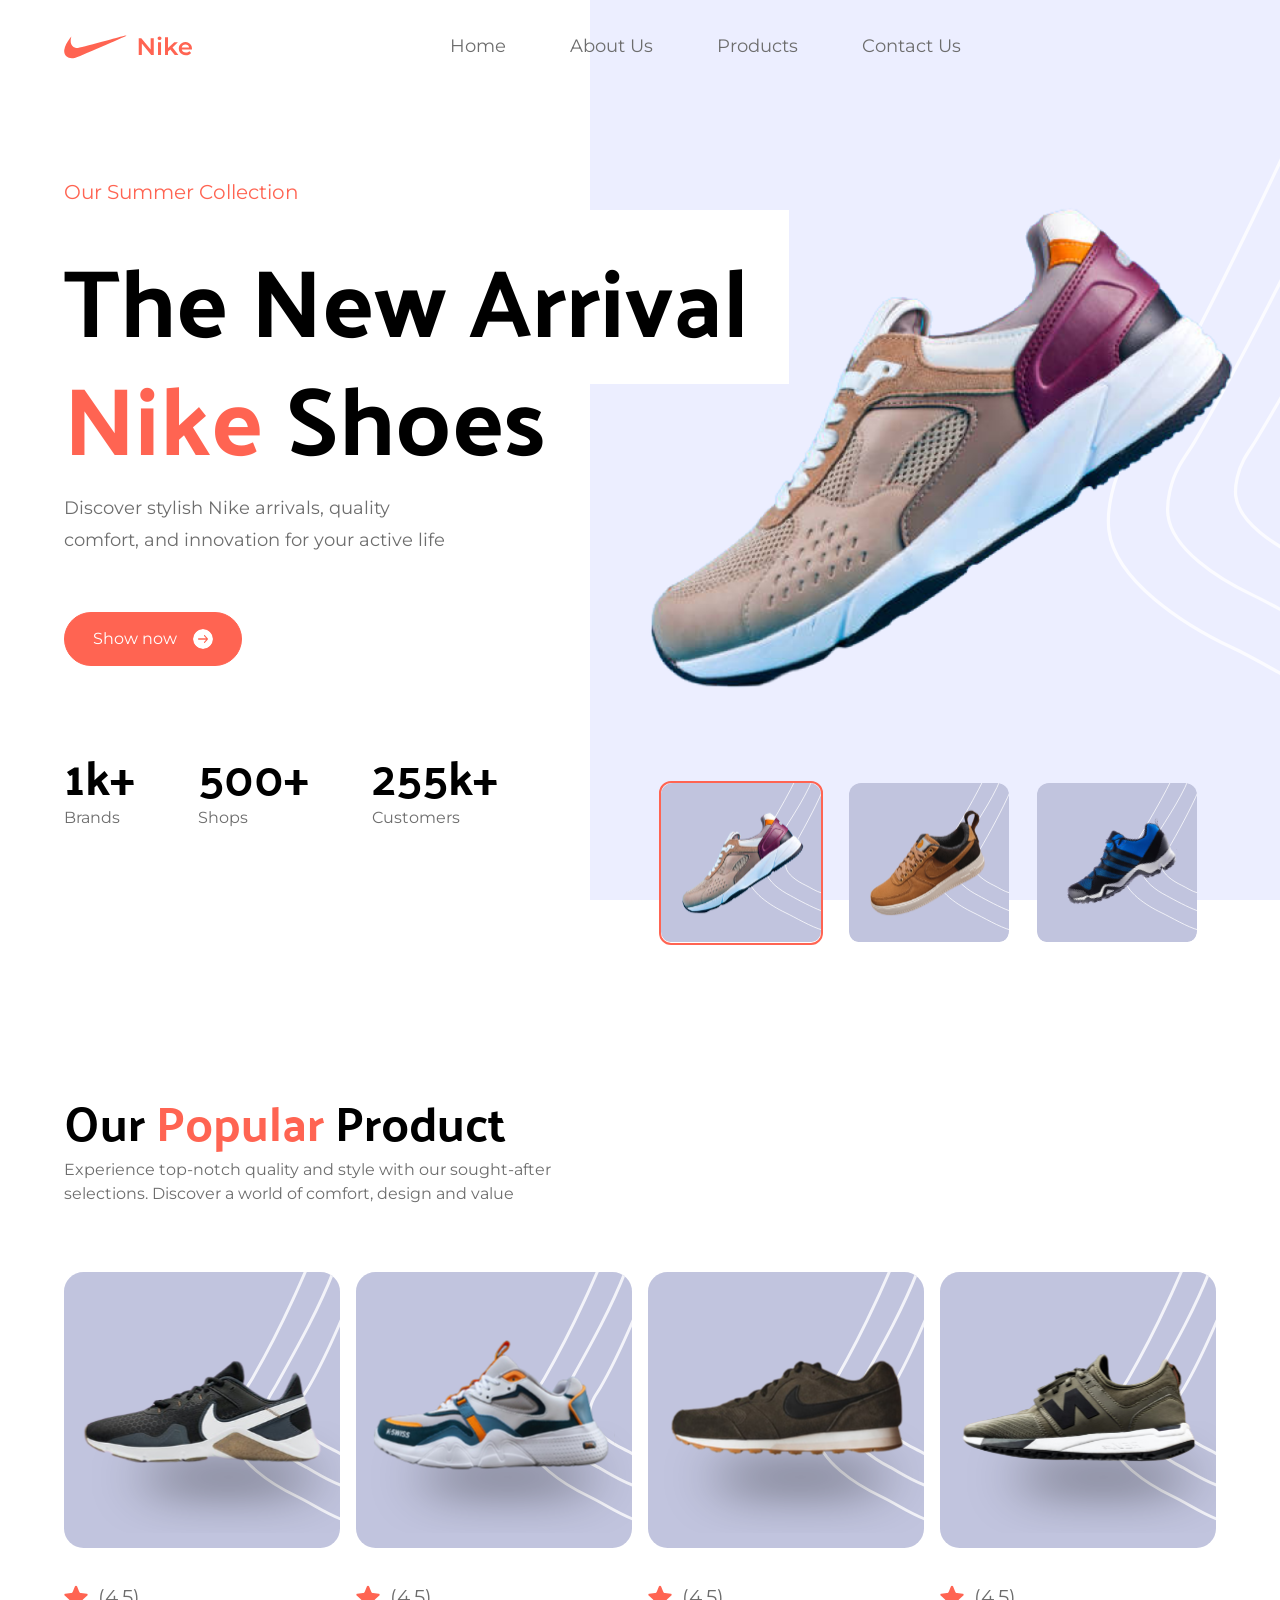
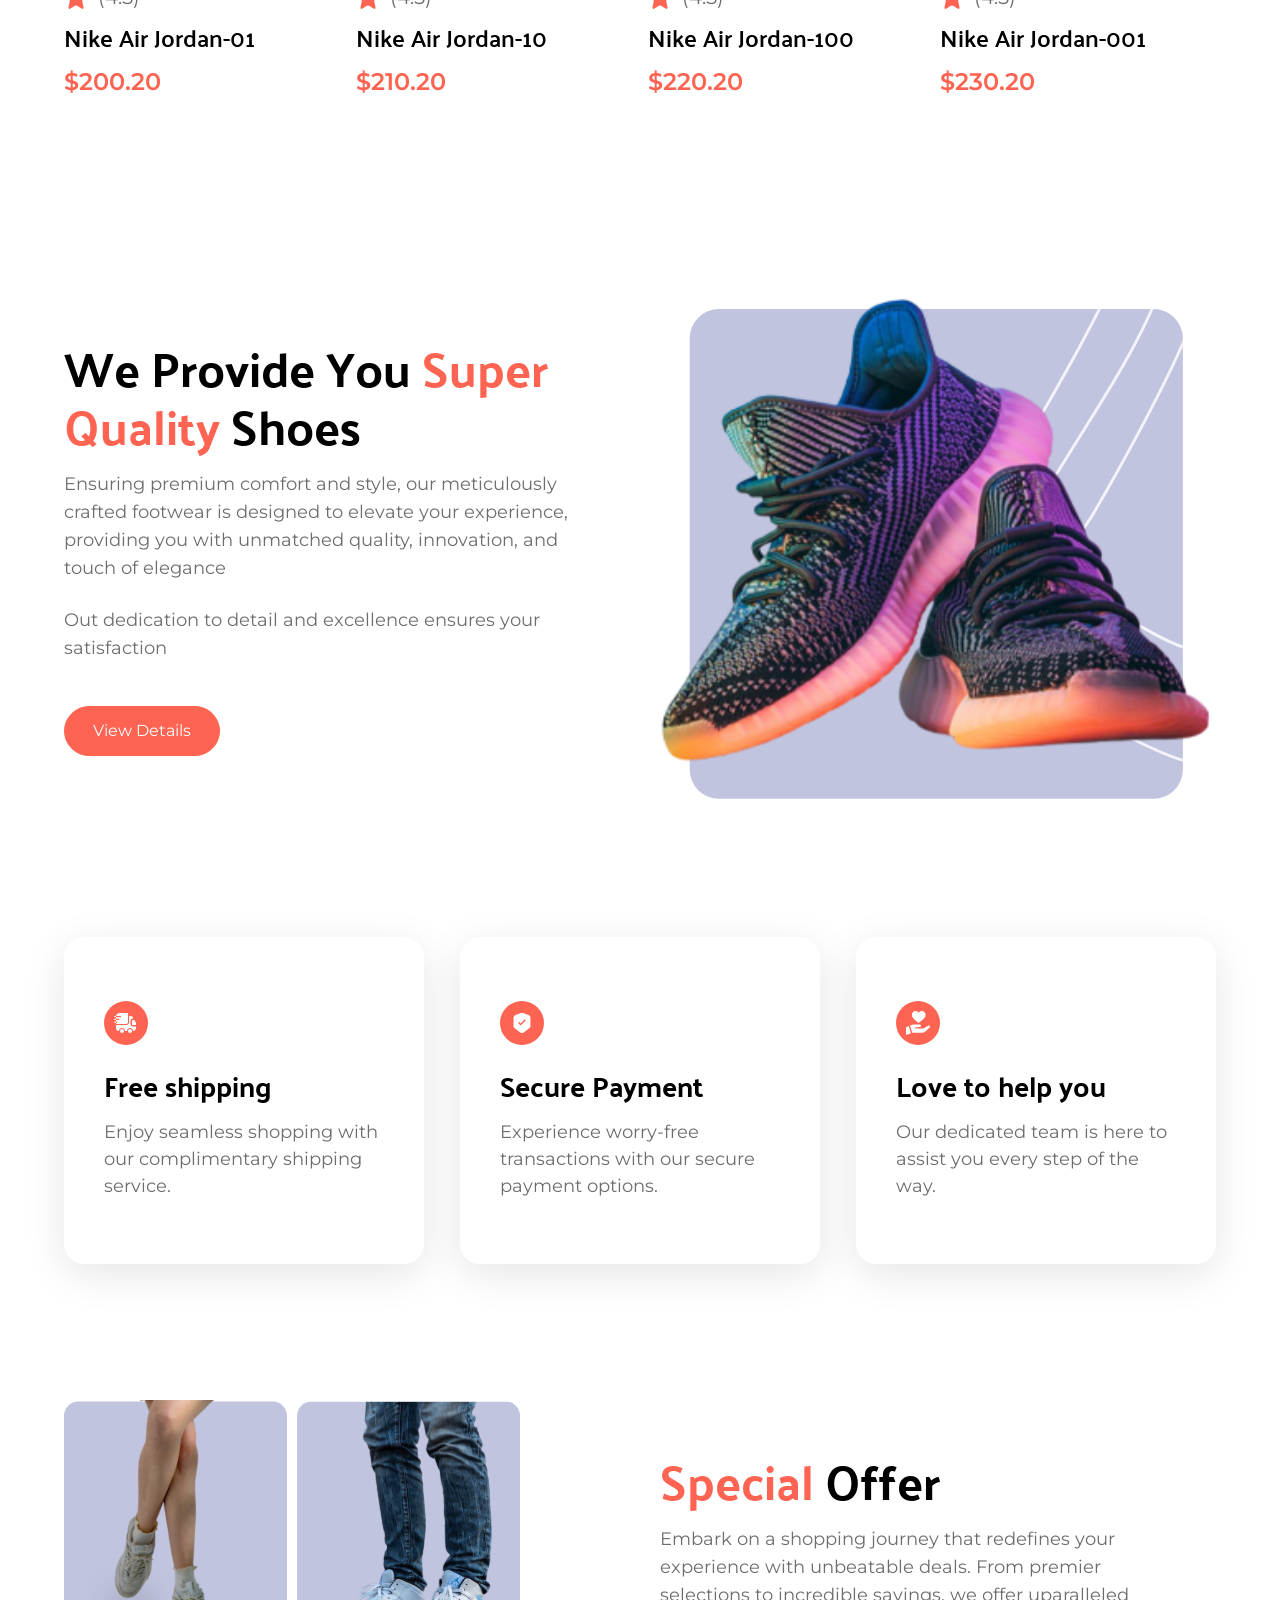
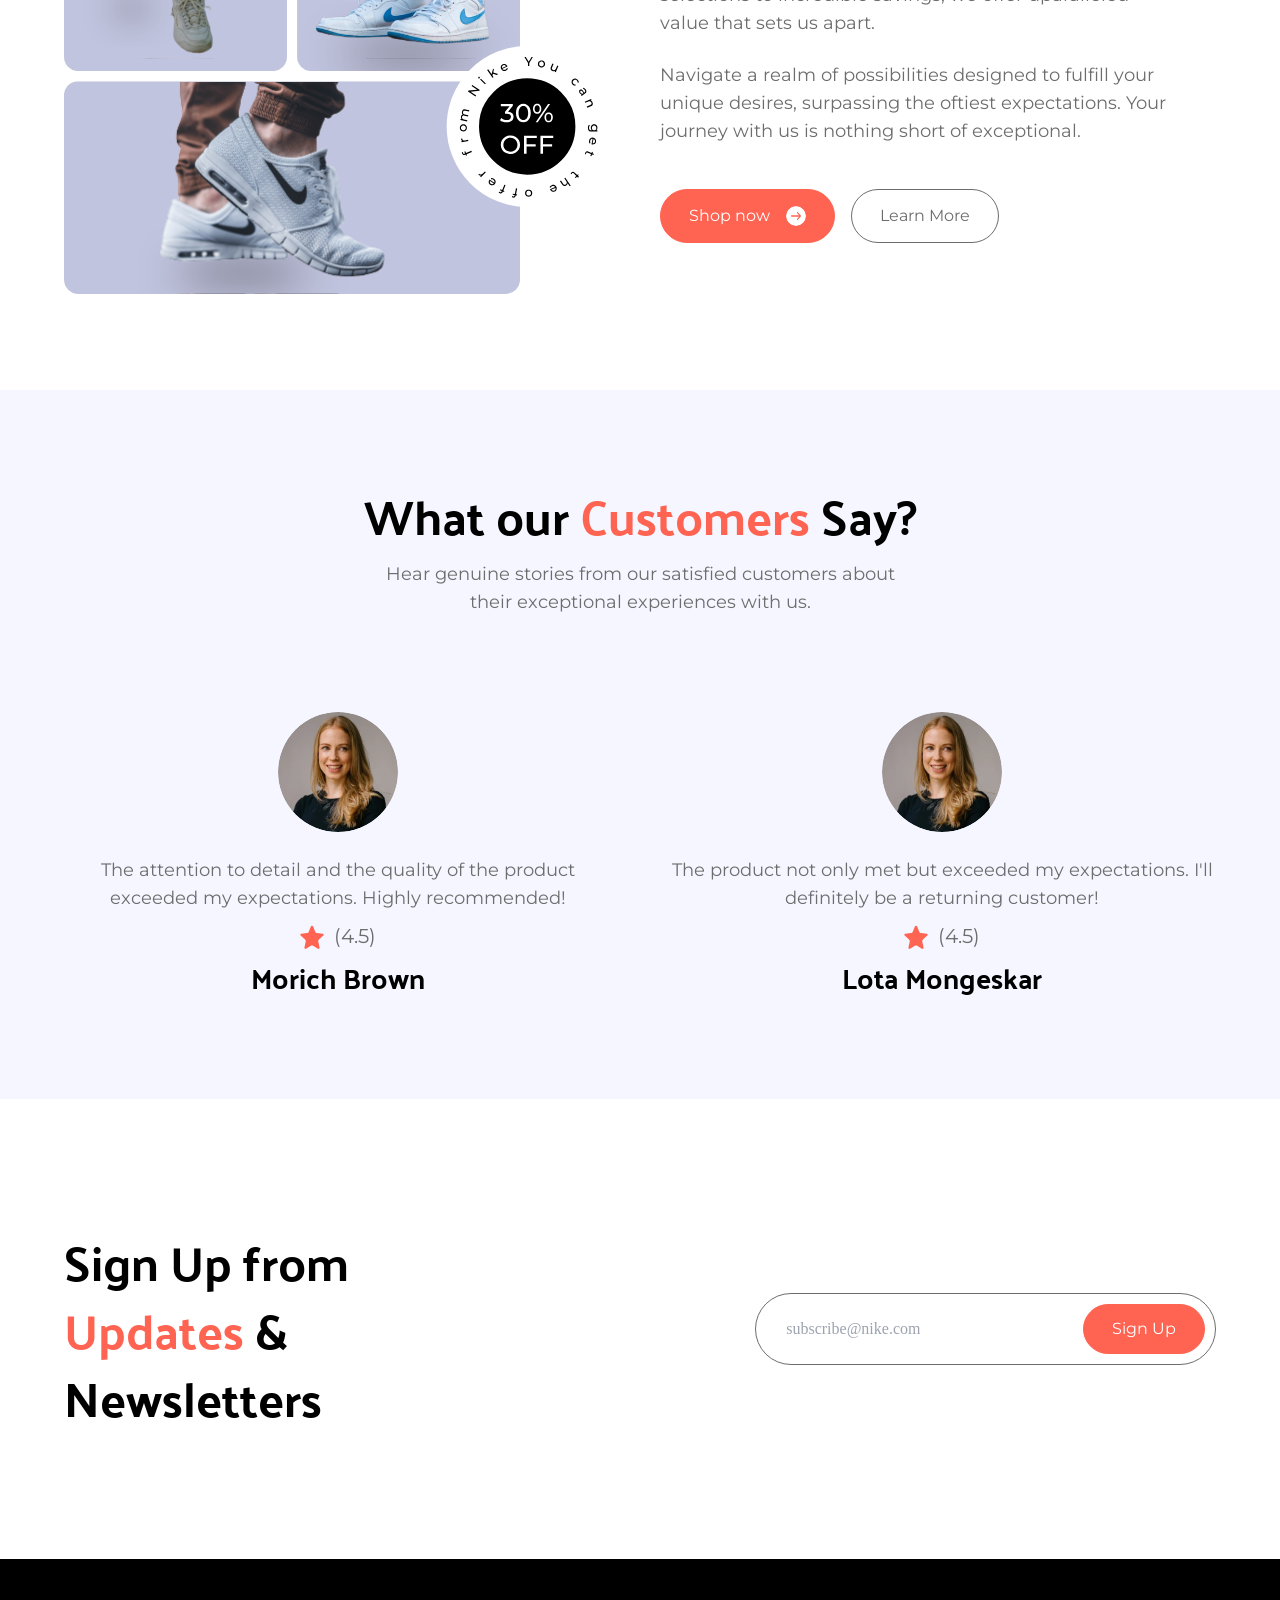
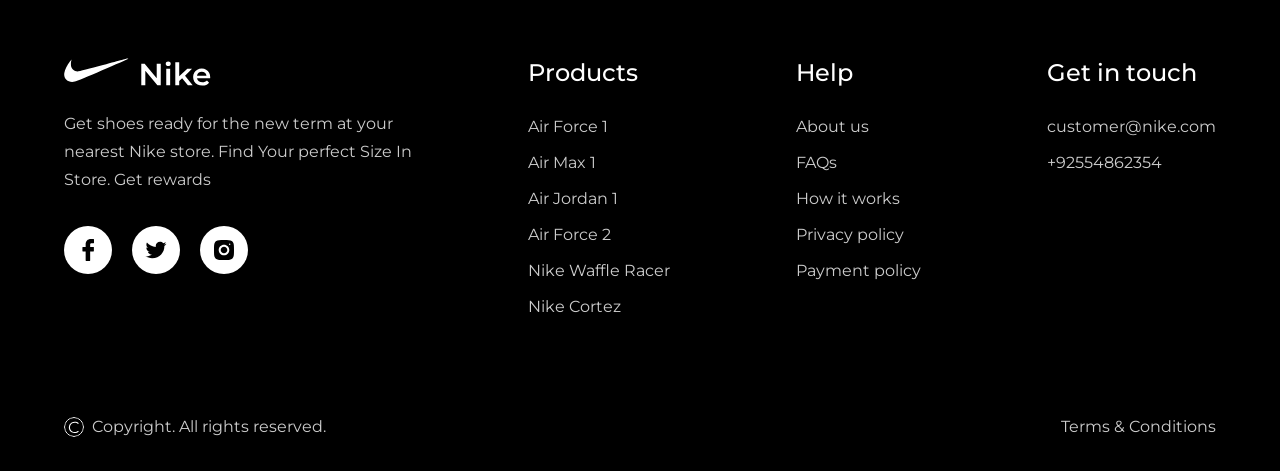
==== commit 8972eca2: "Build: (ec7062e) Change valor with customers" ====
--- a/index.html
+++ b/index.html
@@ -1,7 +1,7 @@
-<!DOCTYPE html><html lang="en"><head><meta charSet="utf-8"/><meta name="viewport" content="width=device-width, initial-scale=1"/><link rel="preload" href="/_next/static/media/c9a5bc6a7c948fb0-s.p.woff2" as="font" crossorigin="" type="font/woff2"/><link rel="stylesheet" href="/_next/static/css/f8ac2ab8e771abbc.css" data-precedence="next"/><link rel="preload" as="script" fetchPriority="low" href="/_next/static/chunks/webpack-04c090bf27c652c8.js"/><script src="/_next/static/chunks/fd9d1056-be48aeae6e94b8d1.js" async=""></script><script src="/_next/static/chunks/23-f643a56c29eee462.js" async=""></script><script src="/_next/static/chunks/main-app-5eeca01ae77bd3ea.js" async=""></script><script src="/_next/static/chunks/648-7726253cfba88a34.js" async=""></script><script src="/_next/static/chunks/app/page-30a9bd28da793f85.js" async=""></script><script src="/_next/static/chunks/37-a46473c44f4c76d0.js" async=""></script><script src="/_next/static/chunks/app/layout-133de51bbc204d44.js" async=""></script><title>Nike</title><meta name="description" content="Nike test"/><link rel="icon" href="/favicon.ico" type="image/x-icon" sizes="16x16"/><meta name="next-size-adjust"/><script src="/_next/static/chunks/polyfills-78c92fac7aa8fdd8.js" noModule=""></script></head><body class="__className_aaf875"><header class="padding-x py-8 absolute z-20 w-full"><nav class="flex justify-between items-center max-container"><a href="/"><img alt="Logo header" loading="lazy" width="130" height="29" decoding="async" data-nimg="1" style="color:transparent" src="/images/header-logo.svg"/></a><ul class="flex-1 flex justify-center items-center gap-16 max-lg:hidden"><li><a class="font-montserrat leading-normal text-lg text-slate-gray" href="#home">Home</a></li><li><a class="font-montserrat leading-normal text-lg text-slate-gray" href="#about-us">About Us</a></li><li><a class="font-montserrat leading-normal text-lg text-slate-gray" href="#products">Products</a></li><li><a class="font-montserrat leading-normal text-lg text-slate-gray" href="#contact-us">Contact Us</a></li></ul><div class="hidden max-lg:block"><img alt="Icon hamburger" loading="lazy" width="25" height="25" decoding="async" data-nimg="1" style="color:transparent" src="/icons/hamburger.svg"/></div><div class="w-full h-screen bg-coral-red absolute z-40 top-0 left-0 flex justify-center items-center transition-all hidden"><p class="absolute top-10 right-10 text-white cursor-pointer">X</p><ul class="flex-1 flex flex-col justify-center items-center gap-16"><li><a class="font-montserrat leading-normal text-lg text-white" href="#home">Home</a></li><li><a class="font-montserrat leading-normal text-lg text-white" href="#about-us">About Us</a></li><li><a class="font-montserrat leading-normal text-lg text-white" href="#products">Products</a></li><li><a class="font-montserrat leading-normal text-lg text-white" href="#contact-us">Contact Us</a></li></ul></div></nav></header><main class="relative"><section class="xl:padding-l wide:padding-r padding-b"><div class="w-full flex xl:flex-row flex-col justify-center min-h-screen gap-10 max-container" id="home"><div class="relative xl:w-2/5 flex flex-col justify-center items-start w-full max-xl:padding-x pt-28"><p class="text-xl font-montserrat text-coral-red">Our Summer Collection</p><h1 class="mt-10 font-palanquin text-8xl max-sm:text-[72px] max-sm:leading-[82px] font-bold"><span class="xl:bg-white xl:whitespace-nowrap relative z-10 pr-10">The New Arrival</span><br/><span class="text-coral-red inline-block mt-3">Nike </span> <!-- -->Shoes</h1><p class="font-montserrat text-slate-gray text-lg leading-8 mt-6 mb-14 sm:max-w-sm">Discover stylish Nike arrivals, quality comfort, and innovation for your active life</p><button class="flex justify-center items-center gap-2 px-7 py-4 border font-montserrat leading-none rounded-full
+<!DOCTYPE html><html lang="en"><head><meta charSet="utf-8"/><meta name="viewport" content="width=device-width, initial-scale=1"/><link rel="preload" href="/_next/static/media/c9a5bc6a7c948fb0-s.p.woff2" as="font" crossorigin="" type="font/woff2"/><link rel="stylesheet" href="/_next/static/css/f8ac2ab8e771abbc.css" data-precedence="next"/><link rel="preload" as="script" fetchPriority="low" href="/_next/static/chunks/webpack-04c090bf27c652c8.js"/><script src="/_next/static/chunks/fd9d1056-be48aeae6e94b8d1.js" async=""></script><script src="/_next/static/chunks/23-f643a56c29eee462.js" async=""></script><script src="/_next/static/chunks/main-app-5eeca01ae77bd3ea.js" async=""></script><script src="/_next/static/chunks/648-7726253cfba88a34.js" async=""></script><script src="/_next/static/chunks/app/page-46acbbb0eb64714c.js" async=""></script><script src="/_next/static/chunks/37-a46473c44f4c76d0.js" async=""></script><script src="/_next/static/chunks/app/layout-844ac1dc9b306ba5.js" async=""></script><title>Nike</title><meta name="description" content="Nike test"/><link rel="icon" href="/favicon.ico" type="image/x-icon" sizes="16x16"/><meta name="next-size-adjust"/><script src="/_next/static/chunks/polyfills-78c92fac7aa8fdd8.js" noModule=""></script></head><body class="__className_aaf875"><header class="padding-x py-8 absolute z-20 w-full"><nav class="flex justify-between items-center max-container"><a href="/"><img alt="Logo header" loading="lazy" width="130" height="29" decoding="async" data-nimg="1" style="color:transparent" src="/images/header-logo.svg"/></a><ul class="flex-1 flex justify-center items-center gap-16 max-lg:hidden"><li><a class="font-montserrat leading-normal text-lg text-slate-gray" href="#home">Home</a></li><li><a class="font-montserrat leading-normal text-lg text-slate-gray" href="#about-us">About Us</a></li><li><a class="font-montserrat leading-normal text-lg text-slate-gray" href="#products">Products</a></li><li><a class="font-montserrat leading-normal text-lg text-slate-gray" href="#contact-us">Contact Us</a></li></ul><div class="hidden max-lg:block"><img alt="Icon hamburger" loading="lazy" width="25" height="25" decoding="async" data-nimg="1" style="color:transparent" src="/icons/hamburger.svg"/></div><div class="w-full h-screen bg-coral-red absolute z-40 top-0 left-0 flex justify-center items-center transition-all hidden"><p class="absolute top-10 right-10 text-white cursor-pointer">X</p><ul class="flex-1 flex flex-col justify-center items-center gap-16"><li><a class="font-montserrat leading-normal text-lg text-white" href="#home">Home</a></li><li><a class="font-montserrat leading-normal text-lg text-white" href="#about-us">About Us</a></li><li><a class="font-montserrat leading-normal text-lg text-white" href="#products">Products</a></li><li><a class="font-montserrat leading-normal text-lg text-white" href="#contact-us">Contact Us</a></li></ul></div></nav></header><main class="relative"><section class="xl:padding-l wide:padding-r padding-b"><div class="w-full flex xl:flex-row flex-col justify-center min-h-screen gap-10 max-container" id="home"><div class="relative xl:w-2/5 flex flex-col justify-center items-start w-full max-xl:padding-x pt-28"><p class="text-xl font-montserrat text-coral-red">Our Summer Collection</p><h1 class="mt-10 font-palanquin text-8xl max-sm:text-[72px] max-sm:leading-[82px] font-bold"><span class="xl:bg-white xl:whitespace-nowrap relative z-10 pr-10">The New Arrival</span><br/><span class="text-coral-red inline-block mt-3">Nike </span> <!-- -->Shoes</h1><p class="font-montserrat text-slate-gray text-lg leading-8 mt-6 mb-14 sm:max-w-sm">Discover stylish Nike arrivals, quality comfort, and innovation for your active life</p><button class="flex justify-center items-center gap-2 px-7 py-4 border font-montserrat leading-none rounded-full
     bg-coral-red  text-white border-coral-red
     undefined
-    ">Show now<img alt="Show now" loading="lazy" width="20" height="20" decoding="async" data-nimg="1" class="ml-2 rounded-full w-5 h-5" style="color:transparent" src="/icons/arrow-right.svg"/></button><div class="flex justify-start items-start flex-wrap w-full mt-20 gap-16"><div class=""><p class="text-4xl font-palanquin font-bold">1k+</p><p class="leading-7 font-montserrat text-slate-gray">Brands</p></div><div class=""><p class="text-4xl font-palanquin font-bold">500+</p><p class="leading-7 font-montserrat text-slate-gray">Shops</p></div><div class=""><p class="text-4xl font-palanquin font-bold">250k+</p><p class="leading-7 font-montserrat text-slate-gray">Customers</p></div></div></div><div class="relative flex-1 flex justify-center items-center xl:min-h-screen max-xl:py-40 bg-primary bg-hero bg-cover bg-center"><img alt="shoe collection" loading="lazy" width="610" height="500" decoding="async" data-nimg="1" class="object-contain relative z-10" style="color:transparent" src="/images/big-shoe1.png"/><div class="flex sm:gap-6 gap-4 absolute -bottom-[5%] sm:left-[10%] max-sm:px-6"><div class=""><div class="border-2 rounded-xl border-coral-red cursor-pointer max-sm:flex-1"><div class="flex justify-center items-center bg-card bg-center bg-cover sm:w-40 sm:h-40 rounded-xl max-sm:p-4"><img alt="shoe collection" loading="lazy" width="127" height="103" decoding="async" data-nimg="1" class="object-contain" style="color:transparent" src="/images/thumbnail-shoe1.svg"/></div></div></div><div class=""><div class="border-2 rounded-xl border-transparent cursor-pointer max-sm:flex-1"><div class="flex justify-center items-center bg-card bg-center bg-cover sm:w-40 sm:h-40 rounded-xl max-sm:p-4"><img alt="shoe collection" loading="lazy" width="127" height="103" decoding="async" data-nimg="1" class="object-contain" style="color:transparent" src="/images/thumbnail-shoe2.svg"/></div></div></div><div class=""><div class="border-2 rounded-xl border-transparent cursor-pointer max-sm:flex-1"><div class="flex justify-center items-center bg-card bg-center bg-cover sm:w-40 sm:h-40 rounded-xl max-sm:p-4"><img alt="shoe collection" loading="lazy" width="127" height="103" decoding="async" data-nimg="1" class="object-contain" style="color:transparent" src="/images/thumbnail-shoe3.svg"/></div></div></div></div></div></div></section><section class="padding" id="products"><div class="max-container max-sm:mt-12"><div class="flex- flex-col justify-start gap-5"><h2 class="text-4xl font-palanquin font-bold">Our <span class="text-coral-red">Popular</span> Product</h2><p class="lg:max-w-lg mt-2 font-montserrat text-slate-gray">Experience top-notch quality and style with our sought-after selections. Discover a world of comfort, design and value</p></div><div class="mt-16 grid lg:grid-cols-4 md:grid-cols-3 sm:grid-cols-2 grid-cols-1 sm:gap-4 gap-14"><div class="flex flex-1 flex-col w-full max-sm:w-full"><img alt="Nike Air Jordan-01" loading="lazy" width="280" height="280" decoding="async" data-nimg="1" class="w-[280px] h-[280px]" style="color:transparent" src="/images/shoe4.svg"/><div class="mt-8 flex justify-start gap-2.5"><img alt="rating" loading="lazy" width="24" height="24" decoding="async" data-nimg="1" style="color:transparent" src="/icons/star.svg"/><p class="font-montserrat text-xl leading-normal text-slate-gray">(4.5)</p></div><h3 class="mt-2 text-2xl leading-normal font-semibold font-palanquin">Nike Air Jordan-01</h3><p class="mt-2 font-semibold font-montserrat text-coral-red text-2xl leading-normal">$200.20</p></div><div class="flex flex-1 flex-col w-full max-sm:w-full"><img alt="Nike Air Jordan-10" loading="lazy" width="280" height="280" decoding="async" data-nimg="1" class="w-[280px] h-[280px]" style="color:transparent" src="/images/shoe5.svg"/><div class="mt-8 flex justify-start gap-2.5"><img alt="rating" loading="lazy" width="24" height="24" decoding="async" data-nimg="1" style="color:transparent" src="/icons/star.svg"/><p class="font-montserrat text-xl leading-normal text-slate-gray">(4.5)</p></div><h3 class="mt-2 text-2xl leading-normal font-semibold font-palanquin">Nike Air Jordan-10</h3><p class="mt-2 font-semibold font-montserrat text-coral-red text-2xl leading-normal">$210.20</p></div><div class="flex flex-1 flex-col w-full max-sm:w-full"><img alt="Nike Air Jordan-100" loading="lazy" width="280" height="280" decoding="async" data-nimg="1" class="w-[280px] h-[280px]" style="color:transparent" src="/images/shoe6.svg"/><div class="mt-8 flex justify-start gap-2.5"><img alt="rating" loading="lazy" width="24" height="24" decoding="async" data-nimg="1" style="color:transparent" src="/icons/star.svg"/><p class="font-montserrat text-xl leading-normal text-slate-gray">(4.5)</p></div><h3 class="mt-2 text-2xl leading-normal font-semibold font-palanquin">Nike Air Jordan-100</h3><p class="mt-2 font-semibold font-montserrat text-coral-red text-2xl leading-normal">$220.20</p></div><div class="flex flex-1 flex-col w-full max-sm:w-full"><img alt="Nike Air Jordan-001" loading="lazy" width="280" height="280" decoding="async" data-nimg="1" class="w-[280px] h-[280px]" style="color:transparent" src="/images/shoe7.svg"/><div class="mt-8 flex justify-start gap-2.5"><img alt="rating" loading="lazy" width="24" height="24" decoding="async" data-nimg="1" style="color:transparent" src="/icons/star.svg"/><p class="font-montserrat text-xl leading-normal text-slate-gray">(4.5)</p></div><h3 class="mt-2 text-2xl leading-normal font-semibold font-palanquin">Nike Air Jordan-001</h3><p class="mt-2 font-semibold font-montserrat text-coral-red text-2xl leading-normal">$230.20</p></div></div></div></section><section class="padding" id="about-us"><div class="flex justify-between items-center max-lg:flex-col gap-10 w-full max-container"><div class="flex flex-1 flex-col"><h2 class="font-palanquin text-4xl capitalize font-bold lg:max-w-lg">We Provide You<span class="text-coral-red "> Super </span><span class="text-coral-red ">Quality</span> Shoes</h2><p class="mt-4 lg:max-w-lg info-text">Ensuring premium comfort and style, our meticulously crafted footwear is designed to elevate your experience, providing you with unmatched quality, innovation, and touch of elegance</p><p class="mt-6 lg:max-w-lg info-text">Out dedication to detail and excellence ensures your satisfaction</p><div class="mt-11"><button class="flex justify-center items-center gap-2 px-7 py-4 border font-montserrat leading-none rounded-full
+    ">Show now<img alt="Show now" loading="lazy" width="20" height="20" decoding="async" data-nimg="1" class="ml-2 rounded-full w-5 h-5" style="color:transparent" src="/icons/arrow-right.svg"/></button><div class="flex justify-start items-start flex-wrap w-full mt-20 gap-16"><div class=""><p class="text-4xl font-palanquin font-bold">1k+</p><p class="leading-7 font-montserrat text-slate-gray">Brands</p></div><div class=""><p class="text-4xl font-palanquin font-bold">500+</p><p class="leading-7 font-montserrat text-slate-gray">Shops</p></div><div class=""><p class="text-4xl font-palanquin font-bold">255k+</p><p class="leading-7 font-montserrat text-slate-gray">Customers</p></div></div></div><div class="relative flex-1 flex justify-center items-center xl:min-h-screen max-xl:py-40 bg-primary bg-hero bg-cover bg-center"><img alt="shoe collection" loading="lazy" width="610" height="500" decoding="async" data-nimg="1" class="object-contain relative z-10" style="color:transparent" src="/images/big-shoe1.png"/><div class="flex sm:gap-6 gap-4 absolute -bottom-[5%] sm:left-[10%] max-sm:px-6"><div class=""><div class="border-2 rounded-xl border-coral-red cursor-pointer max-sm:flex-1"><div class="flex justify-center items-center bg-card bg-center bg-cover sm:w-40 sm:h-40 rounded-xl max-sm:p-4"><img alt="shoe collection" loading="lazy" width="127" height="103" decoding="async" data-nimg="1" class="object-contain" style="color:transparent" src="/images/thumbnail-shoe1.svg"/></div></div></div><div class=""><div class="border-2 rounded-xl border-transparent cursor-pointer max-sm:flex-1"><div class="flex justify-center items-center bg-card bg-center bg-cover sm:w-40 sm:h-40 rounded-xl max-sm:p-4"><img alt="shoe collection" loading="lazy" width="127" height="103" decoding="async" data-nimg="1" class="object-contain" style="color:transparent" src="/images/thumbnail-shoe2.svg"/></div></div></div><div class=""><div class="border-2 rounded-xl border-transparent cursor-pointer max-sm:flex-1"><div class="flex justify-center items-center bg-card bg-center bg-cover sm:w-40 sm:h-40 rounded-xl max-sm:p-4"><img alt="shoe collection" loading="lazy" width="127" height="103" decoding="async" data-nimg="1" class="object-contain" style="color:transparent" src="/images/thumbnail-shoe3.svg"/></div></div></div></div></div></div></section><section class="padding" id="products"><div class="max-container max-sm:mt-12"><div class="flex- flex-col justify-start gap-5"><h2 class="text-4xl font-palanquin font-bold">Our <span class="text-coral-red">Popular</span> Product</h2><p class="lg:max-w-lg mt-2 font-montserrat text-slate-gray">Experience top-notch quality and style with our sought-after selections. Discover a world of comfort, design and value</p></div><div class="mt-16 grid lg:grid-cols-4 md:grid-cols-3 sm:grid-cols-2 grid-cols-1 sm:gap-4 gap-14"><div class="flex flex-1 flex-col w-full max-sm:w-full"><img alt="Nike Air Jordan-01" loading="lazy" width="280" height="280" decoding="async" data-nimg="1" class="w-[280px] h-[280px]" style="color:transparent" src="/images/shoe4.svg"/><div class="mt-8 flex justify-start gap-2.5"><img alt="rating" loading="lazy" width="24" height="24" decoding="async" data-nimg="1" style="color:transparent" src="/icons/star.svg"/><p class="font-montserrat text-xl leading-normal text-slate-gray">(4.5)</p></div><h3 class="mt-2 text-2xl leading-normal font-semibold font-palanquin">Nike Air Jordan-01</h3><p class="mt-2 font-semibold font-montserrat text-coral-red text-2xl leading-normal">$200.20</p></div><div class="flex flex-1 flex-col w-full max-sm:w-full"><img alt="Nike Air Jordan-10" loading="lazy" width="280" height="280" decoding="async" data-nimg="1" class="w-[280px] h-[280px]" style="color:transparent" src="/images/shoe5.svg"/><div class="mt-8 flex justify-start gap-2.5"><img alt="rating" loading="lazy" width="24" height="24" decoding="async" data-nimg="1" style="color:transparent" src="/icons/star.svg"/><p class="font-montserrat text-xl leading-normal text-slate-gray">(4.5)</p></div><h3 class="mt-2 text-2xl leading-normal font-semibold font-palanquin">Nike Air Jordan-10</h3><p class="mt-2 font-semibold font-montserrat text-coral-red text-2xl leading-normal">$210.20</p></div><div class="flex flex-1 flex-col w-full max-sm:w-full"><img alt="Nike Air Jordan-100" loading="lazy" width="280" height="280" decoding="async" data-nimg="1" class="w-[280px] h-[280px]" style="color:transparent" src="/images/shoe6.svg"/><div class="mt-8 flex justify-start gap-2.5"><img alt="rating" loading="lazy" width="24" height="24" decoding="async" data-nimg="1" style="color:transparent" src="/icons/star.svg"/><p class="font-montserrat text-xl leading-normal text-slate-gray">(4.5)</p></div><h3 class="mt-2 text-2xl leading-normal font-semibold font-palanquin">Nike Air Jordan-100</h3><p class="mt-2 font-semibold font-montserrat text-coral-red text-2xl leading-normal">$220.20</p></div><div class="flex flex-1 flex-col w-full max-sm:w-full"><img alt="Nike Air Jordan-001" loading="lazy" width="280" height="280" decoding="async" data-nimg="1" class="w-[280px] h-[280px]" style="color:transparent" src="/images/shoe7.svg"/><div class="mt-8 flex justify-start gap-2.5"><img alt="rating" loading="lazy" width="24" height="24" decoding="async" data-nimg="1" style="color:transparent" src="/icons/star.svg"/><p class="font-montserrat text-xl leading-normal text-slate-gray">(4.5)</p></div><h3 class="mt-2 text-2xl leading-normal font-semibold font-palanquin">Nike Air Jordan-001</h3><p class="mt-2 font-semibold font-montserrat text-coral-red text-2xl leading-normal">$230.20</p></div></div></div></section><section class="padding" id="about-us"><div class="flex justify-between items-center max-lg:flex-col gap-10 w-full max-container"><div class="flex flex-1 flex-col"><h2 class="font-palanquin text-4xl capitalize font-bold lg:max-w-lg">We Provide You<span class="text-coral-red "> Super </span><span class="text-coral-red ">Quality</span> Shoes</h2><p class="mt-4 lg:max-w-lg info-text">Ensuring premium comfort and style, our meticulously crafted footwear is designed to elevate your experience, providing you with unmatched quality, innovation, and touch of elegance</p><p class="mt-6 lg:max-w-lg info-text">Out dedication to detail and excellence ensures your satisfaction</p><div class="mt-11"><button class="flex justify-center items-center gap-2 px-7 py-4 border font-montserrat leading-none rounded-full
     bg-coral-red  text-white border-coral-red
     undefined
     ">View Details</button></div></div><div class="flex-1 justify-center items-center"><img alt="shoe8" loading="lazy" width="570" height="522" decoding="async" data-nimg="1" class="object-contain" style="color:transparent" src="/images/shoe8.svg"/></div></div></section><section class="padding-x py-10"><div class="max-container flex justify-center flex-wrap gap-9"><div class="flex-1 sm:w-[350px] sm:min-w-[350px] w-full rounded-[20px] shadow-3xl px-10 py-16"><div class="w-11 h-11 justify-center items-center bg-coral-red rounded-full flex"><img alt="Free shipping" loading="lazy" width="24" height="24" decoding="async" data-nimg="1" style="color:transparent" src="/icons/truck-fast.svg"/></div><h3 class="mt-5 font-palanquin text-3xl leading-normal font-bold">Free shipping</h3><p class="mt-3 break-words font-montserrat text-lg leading-normal text-slate-gray">Enjoy seamless shopping with our complimentary shipping service.</p></div><div class="flex-1 sm:w-[350px] sm:min-w-[350px] w-full rounded-[20px] shadow-3xl px-10 py-16"><div class="w-11 h-11 justify-center items-center bg-coral-red rounded-full flex"><img alt="Secure Payment" loading="lazy" width="24" height="24" decoding="async" data-nimg="1" style="color:transparent" src="/icons/shield-tick.svg"/></div><h3 class="mt-5 font-palanquin text-3xl leading-normal font-bold">Secure Payment</h3><p class="mt-3 break-words font-montserrat text-lg leading-normal text-slate-gray">Experience worry-free transactions with our secure payment options.</p></div><div class="flex-1 sm:w-[350px] sm:min-w-[350px] w-full rounded-[20px] shadow-3xl px-10 py-16"><div class="w-11 h-11 justify-center items-center bg-coral-red rounded-full flex"><img alt="Love to help you" loading="lazy" width="24" height="24" decoding="async" data-nimg="1" style="color:transparent" src="/icons/support.svg"/></div><h3 class="mt-5 font-palanquin text-3xl leading-normal font-bold">Love to help you</h3><p class="mt-3 break-words font-montserrat text-lg leading-normal text-slate-gray">Our dedicated team is here to assist you every step of the way.</p></div></div></section><section class="padding"><div class="flex flex-wrap justify-center items-center max-xl:flex-col-reverse gap-10 max-container"><div class="flex-1"><img alt="offer" loading="lazy" width="773" height="687" decoding="async" data-nimg="1" class="object-contain w-full" style="color:transparent" src="./images/offer.svg"/></div><div class="flex flex-1 flex-col"><h2 class="font-palanquin text-4xl capitalize font-bold lg:max-w-lg"><span class="text-coral-red "> Special </span> Offer</h2><p class="mt-4 lg:max-w-lg info-text">Embark on a shopping journey that redefines your experience with unbeatable deals. From premier selections to incredible savings, we offer uparalleled value that sets us apart.</p><p class="mt-6 lg:max-w-lg info-text">Navigate a realm of possibilities designed to fulfill your unique desires, surpassing the oftiest expectations. Your journey with us is nothing short of exceptional.</p><div class="mt-11 flex flex-wrap gap-4"><button class="flex justify-center items-center gap-2 px-7 py-4 border font-montserrat leading-none rounded-full
@@ -13,4 +13,4 @@
     ">Learn More</button></div></div></div></section><section class="bg-pale-blue padding"><div class="max-container"><h3 class="font-palanquin text-center text-4xl font-bold">What our<span class="text-coral-red"> Customers</span> Say?</h3><p class="info-text m-auto mt-4 max-w-lg text-center">Hear genuine stories from our satisfied customers about their exceptional experiences with us.</p><div class="mt-24 flex flex-1 justify-evenly items-center max-lg:flex-col gap-14"><div class="flex justify-center items-center flex-col"><img alt="customer" loading="lazy" width="120" height="120" decoding="async" data-nimg="1" class="rounded-full object-cover w-[120px] h-[120px]" style="color:transparent" src="/images/customer2.svg"/><p class="mt-6 max-w-screen-sm text-center info-text">The attention to detail and the quality of the product exceeded my expectations. Highly recommended!</p><div class="mt-3 flex justify-center items-center gap-2.5"><img alt="star" loading="lazy" width="24" height="24" decoding="async" data-nimg="1" class="object-contain m-0" style="color:transparent" src="/icons/star.svg"/><p class="text-xl font-montserrat text-slate-gray">(<!-- -->4.5<!-- -->)</p></div><h3 class="mt-1 font-palanquin text-3xl text-center font-bold">Morich Brown</h3></div><div class="flex justify-center items-center flex-col"><img alt="customer" loading="lazy" width="120" height="120" decoding="async" data-nimg="1" class="rounded-full object-cover w-[120px] h-[120px]" style="color:transparent" src="/images/customer2.svg"/><p class="mt-6 max-w-screen-sm text-center info-text">The product not only met but exceeded my expectations. I&#x27;ll definitely be a returning customer!</p><div class="mt-3 flex justify-center items-center gap-2.5"><img alt="star" loading="lazy" width="24" height="24" decoding="async" data-nimg="1" class="object-contain m-0" style="color:transparent" src="/icons/star.svg"/><p class="text-xl font-montserrat text-slate-gray">(<!-- -->4.5<!-- -->)</p></div><h3 class="mt-1 font-palanquin text-3xl text-center font-bold">Lota Mongeskar</h3></div></div></div></section><section class="padding-x sm:py-32 py-16 w-full" id="contact-us"><div class="max-container flex justify-between items-center max-lg:flex-col gap-10"><h3 class="text-4xl leading-[68px] lg:max-w-md font-palanquin font-bold ">Sign Up from<span class="text-coral-red"> Updates</span> &amp; Newsletters</h3><div class="lg:max-w-[40%] w-full flex items-center max-sm:flex-col gap-5 p-2.5 sm:border sm:border-slate-gray rounded-full"><input type="text" placeholder="subscribe@nike.com" class="input"/><div class="flex max-sm:justify-end items-center max-sm:w-full"><button class="flex justify-center items-center gap-2 px-7 py-4 border font-montserrat leading-none rounded-full
     bg-coral-red  text-white border-coral-red
     w-full
-    ">Sign Up</button></div></div></div></section></main><footer class="bg-black padding-x padding-t pb-8"><div class="max-container"><div class="flex justify-between item-start gap-20 flex-wrap max-lg:flex-col"><div class="flex flex-col items-start"><a href="/"><img alt="logo" loading="lazy" width="150" height="46" decoding="async" data-nimg="1" style="color:transparent" src="/images/footer-logo.svg"/></a><p class="mt-6 text-base leading-7 font-montserrat text-white-400 sm:max-w-sm">Get shoes ready for the new term at your nearest Nike store. Find Your perfect Size In Store. Get rewards</p><div class="flex items-center gap-5 mt-8"><div class="flex justify-center items-center w-12 h-12 bg-white rounded-full"><img alt="facebook logo" loading="lazy" width="24" height="24" decoding="async" data-nimg="1" style="color:transparent" src="/icons/facebook.svg"/></div><div class="flex justify-center items-center w-12 h-12 bg-white rounded-full"><img alt="twitter logo" loading="lazy" width="24" height="24" decoding="async" data-nimg="1" style="color:transparent" src="/icons/twitter.svg"/></div><div class="flex justify-center items-center w-12 h-12 bg-white rounded-full"><img alt="instagram logo" loading="lazy" width="24" height="24" decoding="async" data-nimg="1" style="color:transparent" src="/icons/instagram.svg"/></div></div></div><div class="flex flex-1 justify-between lg:gap-10 gap-20 flex-wrap"><div class=""><h4 class="text-white font-montserrat text-2xl leading-normal font-medium mb-6">Products</h4><ul><li class="mt-3 text-white-400 font-montserrat text-base leading-normal hover:text-slate-gray cursor-pointer"><a href="/">Air Force 1</a></li><li class="mt-3 text-white-400 font-montserrat text-base leading-normal hover:text-slate-gray cursor-pointer"><a href="/">Air Max 1</a></li><li class="mt-3 text-white-400 font-montserrat text-base leading-normal hover:text-slate-gray cursor-pointer"><a href="/">Air Jordan 1</a></li><li class="mt-3 text-white-400 font-montserrat text-base leading-normal hover:text-slate-gray cursor-pointer"><a href="/">Air Force 2</a></li><li class="mt-3 text-white-400 font-montserrat text-base leading-normal hover:text-slate-gray cursor-pointer"><a href="/">Nike Waffle Racer</a></li><li class="mt-3 text-white-400 font-montserrat text-base leading-normal hover:text-slate-gray cursor-pointer"><a href="/">Nike Cortez</a></li></ul></div><div class=""><h4 class="text-white font-montserrat text-2xl leading-normal font-medium mb-6">Help</h4><ul><li class="mt-3 text-white-400 font-montserrat text-base leading-normal hover:text-slate-gray cursor-pointer"><a href="/">About us</a></li><li class="mt-3 text-white-400 font-montserrat text-base leading-normal hover:text-slate-gray cursor-pointer"><a href="/">FAQs</a></li><li class="mt-3 text-white-400 font-montserrat text-base leading-normal hover:text-slate-gray cursor-pointer"><a href="/">How it works</a></li><li class="mt-3 text-white-400 font-montserrat text-base leading-normal hover:text-slate-gray cursor-pointer"><a href="/">Privacy policy</a></li><li class="mt-3 text-white-400 font-montserrat text-base leading-normal hover:text-slate-gray cursor-pointer"><a href="/">Payment policy</a></li></ul></div><div class=""><h4 class="text-white font-montserrat text-2xl leading-normal font-medium mb-6">Get in touch</h4><ul><li class="mt-3 text-white-400 font-montserrat text-base leading-normal hover:text-slate-gray cursor-pointer"><a href="mailto:customer@nike.com">customer@nike.com</a></li><li class="mt-3 text-white-400 font-montserrat text-base leading-normal hover:text-slate-gray cursor-pointer"><a href="tel:+92554862354">+92554862354</a></li></ul></div></div></div><div class="flex justify-between text-white-400 mt-24 max-sm:flex-col max-sm:items-center"><div class="flex flex-1 justify-start items-center gap-2 font-montserrat cursor-pointer"><img alt="copyright" loading="lazy" width="20" height="20" decoding="async" data-nimg="1" class="rounded-full m-0" style="color:transparent" src="/icons/copyright-sign.svg"/><p>Copyright. All rights reserved.</p></div><p class="font-montserrat cursor-pointer">Terms &amp; Conditions</p></div></div></footer><script src="/_next/static/chunks/webpack-04c090bf27c652c8.js" async=""></script><script>(self.__next_f=self.__next_f||[]).push([0]);self.__next_f.push([2,null])</script><script>self.__next_f.push([1,"1:HL[\"/_next/static/media/c9a5bc6a7c948fb0-s.p.woff2\",\"font\",{\"crossOrigin\":\"\",\"type\":\"font/woff2\"}]\n2:HL[\"/_next/static/css/f8ac2ab8e771abbc.css\",\"style\"]\n"])</script><script>self.__next_f.push([1,"3:I[5751,[],\"\"]\n5:I[7378,[\"648\",\"static/chunks/648-7726253cfba88a34.js\",\"931\",\"static/chunks/app/page-30a9bd28da793f85.js\"],\"default\"]\n6:I[8173,[\"648\",\"static/chunks/648-7726253cfba88a34.js\",\"931\",\"static/chunks/app/page-30a9bd28da793f85.js\"],\"Image\"]\n7:I[552,[\"648\",\"static/chunks/648-7726253cfba88a34.js\",\"37\",\"static/chunks/37-a46473c44f4c76d0.js\",\"185\",\"static/chunks/app/layout-133de51bbc204d44.js\"],\"default\"]\n8:I[9275,[],\"\"]\n9:I[1343,[],\"\"]\na:I[231,[\"648\",\"static/chunks/648-7726253cfba88a34.js\",\"37\",\"static/chunks/37-a46473c44f4c76d0.js\",\"185\",\"static/chunks/app/layout-133de51bbc204d44.js\"],\"\"]\nc:I[6130,[],\"\"]\nd:[]\n"])</script><script>self.__next_f.push([1,"0:[[[\"$\",\"link\",\"0\",{\"rel\":\"stylesheet\",\"href\":\"/_next/static/css/f8ac2ab8e771abbc.css\",\"precedence\":\"next\",\"crossOrigin\":\"$undefined\"}]],[\"$\",\"$L3\",null,{\"buildId\":\"zpIEUVAoIbVT86ofzwXqM\",\"assetPrefix\":\"\",\"initialCanonicalUrl\":\"/\",\"initialTree\":[\"\",{\"children\":[\"__PAGE__\",{}]},\"$undefined\",\"$undefined\",true],\"initialSeedData\":[\"\",{\"children\":[\"__PAGE__\",{},[[\"$L4\",[[\"$\",\"$L5\",null,{}],[\"$\",\"section\",null,{\"className\":\"padding\",\"id\":\"products\",\"children\":[\"$\",\"div\",null,{\"className\":\"max-container max-sm:mt-12\",\"children\":[[\"$\",\"div\",null,{\"className\":\"flex- flex-col justify-start gap-5\",\"children\":[[\"$\",\"h2\",null,{\"className\":\"text-4xl font-palanquin font-bold\",\"children\":[\"Our \",[\"$\",\"span\",null,{\"className\":\"text-coral-red\",\"children\":\"Popular\"}],\" Product\"]}],[\"$\",\"p\",null,{\"className\":\"lg:max-w-lg mt-2 font-montserrat text-slate-gray\",\"children\":\"Experience top-notch quality and style with our sought-after selections. Discover a world of comfort, design and value\"}]]}],[\"$\",\"div\",null,{\"className\":\"mt-16 grid lg:grid-cols-4 md:grid-cols-3 sm:grid-cols-2 grid-cols-1 sm:gap-4 gap-14\",\"children\":[[\"$\",\"div\",null,{\"className\":\"flex flex-1 flex-col w-full max-sm:w-full\",\"children\":[[\"$\",\"$L6\",null,{\"src\":\"/images/shoe4.svg\",\"alt\":\"Nike Air Jordan-01\",\"width\":280,\"height\":280,\"className\":\"w-[280px] h-[280px]\"}],[\"$\",\"div\",null,{\"className\":\"mt-8 flex justify-start gap-2.5\",\"children\":[[\"$\",\"$L6\",null,{\"src\":\"/icons/star.svg\",\"alt\":\"rating\",\"width\":24,\"height\":24}],[\"$\",\"p\",null,{\"className\":\"font-montserrat text-xl leading-normal text-slate-gray\",\"children\":\"(4.5)\"}]]}],[\"$\",\"h3\",null,{\"className\":\"mt-2 text-2xl leading-normal font-semibold font-palanquin\",\"children\":\"Nike Air Jordan-01\"}],[\"$\",\"p\",null,{\"className\":\"mt-2 font-semibold font-montserrat text-coral-red text-2xl leading-normal\",\"children\":\"$$200.20\"}]]}],[\"$\",\"div\",null,{\"className\":\"flex flex-1 flex-col w-full max-sm:w-full\",\"children\":[[\"$\",\"$L6\",null,{\"src\":\"/images/shoe5.svg\",\"alt\":\"Nike Air Jordan-10\",\"width\":280,\"height\":280,\"className\":\"w-[280px] h-[280px]\"}],[\"$\",\"div\",null,{\"className\":\"mt-8 flex justify-start gap-2.5\",\"children\":[[\"$\",\"$L6\",null,{\"src\":\"/icons/star.svg\",\"alt\":\"rating\",\"width\":24,\"height\":24}],[\"$\",\"p\",null,{\"className\":\"font-montserrat text-xl leading-normal text-slate-gray\",\"children\":\"(4.5)\"}]]}],[\"$\",\"h3\",null,{\"className\":\"mt-2 text-2xl leading-normal font-semibold font-palanquin\",\"children\":\"Nike Air Jordan-10\"}],[\"$\",\"p\",null,{\"className\":\"mt-2 font-semibold font-montserrat text-coral-red text-2xl leading-normal\",\"children\":\"$$210.20\"}]]}],[\"$\",\"div\",null,{\"className\":\"flex flex-1 flex-col w-full max-sm:w-full\",\"children\":[[\"$\",\"$L6\",null,{\"src\":\"/images/shoe6.svg\",\"alt\":\"Nike Air Jordan-100\",\"width\":280,\"height\":280,\"className\":\"w-[280px] h-[280px]\"}],[\"$\",\"div\",null,{\"className\":\"mt-8 flex justify-start gap-2.5\",\"children\":[[\"$\",\"$L6\",null,{\"src\":\"/icons/star.svg\",\"alt\":\"rating\",\"width\":24,\"height\":24}],[\"$\",\"p\",null,{\"className\":\"font-montserrat text-xl leading-normal text-slate-gray\",\"children\":\"(4.5)\"}]]}],[\"$\",\"h3\",null,{\"className\":\"mt-2 text-2xl leading-normal font-semibold font-palanquin\",\"children\":\"Nike Air Jordan-100\"}],[\"$\",\"p\",null,{\"className\":\"mt-2 font-semibold font-montserrat text-coral-red text-2xl leading-normal\",\"children\":\"$$220.20\"}]]}],[\"$\",\"div\",null,{\"className\":\"flex flex-1 flex-col w-full max-sm:w-full\",\"children\":[[\"$\",\"$L6\",null,{\"src\":\"/images/shoe7.svg\",\"alt\":\"Nike Air Jordan-001\",\"width\":280,\"height\":280,\"className\":\"w-[280px] h-[280px]\"}],[\"$\",\"div\",null,{\"className\":\"mt-8 flex justify-start gap-2.5\",\"children\":[[\"$\",\"$L6\",null,{\"src\":\"/icons/star.svg\",\"alt\":\"rating\",\"width\":24,\"height\":24}],[\"$\",\"p\",null,{\"className\":\"font-montserrat text-xl leading-normal text-slate-gray\",\"children\":\"(4.5)\"}]]}],[\"$\",\"h3\",null,{\"className\":\"mt-2 text-2xl leading-normal font-semibold font-palanquin\",\"children\":\"Nike Air Jordan-001\"}],[\"$\",\"p\",null,{\"className\":\"mt-2 font-semibold font-montserrat text-coral-red text-2xl leading-normal\",\"children\":\"$$230.20\"}]]}]]}]]}]}],[\"$\",\"section\",null,{\"className\":\"padding\",\"id\":\"about-us\",\"children\":[\"$\",\"div\",null,{\"className\":\"flex justify-between items-center max-lg:flex-col gap-10 w-full max-container\",\"children\":[[\"$\",\"div\",null,{\"className\":\"flex flex-1 flex-col\",\"children\":[[\"$\",\"h2\",null,{\"className\":\"font-palanquin text-4xl capitalize font-bold lg:max-w-lg\",\"children\":[\"We Provide You\",[\"$\",\"span\",null,{\"className\":\"text-coral-red \",\"children\":\" Super \"}],[\"$\",\"span\",null,{\"className\":\"text-coral-red \",\"children\":\"Quality\"}],\" Shoes\"]}],[\"$\",\"p\",null,{\"className\":\"mt-4 lg:max-w-lg info-text\",\"children\":\"Ensuring premium comfort and style, our meticulously crafted footwear is designed to elevate your experience, providing you with unmatched quality, innovation, and touch of elegance\"}],[\"$\",\"p\",null,{\"className\":\"mt-6 lg:max-w-lg info-text\",\"children\":\"Out dedication to detail and excellence ensures your satisfaction\"}],[\"$\",\"div\",null,{\"className\":\"mt-11\",\"children\":[\"$\",\"button\",null,{\"className\":\"flex justify-center items-center gap-2 px-7 py-4 border font-montserrat leading-none rounded-full\\n    bg-coral-red  text-white border-coral-red\\n    undefined\\n    \",\"children\":[\"View Details\",\"$undefined\"]}]}]]}],[\"$\",\"div\",null,{\"className\":\"flex-1 justify-center items-center\",\"children\":[\"$\",\"$L6\",null,{\"src\":\"/images/shoe8.svg\",\"alt\":\"shoe8\",\"width\":570,\"height\":522,\"className\":\"object-contain\"}]}]]}]}],[\"$\",\"section\",null,{\"className\":\"padding-x py-10\",\"children\":[\"$\",\"div\",null,{\"className\":\"max-container flex justify-center flex-wrap gap-9\",\"children\":[[\"$\",\"div\",null,{\"className\":\"flex-1 sm:w-[350px] sm:min-w-[350px] w-full rounded-[20px] shadow-3xl px-10 py-16\",\"children\":[[\"$\",\"div\",null,{\"className\":\"w-11 h-11 justify-center items-center bg-coral-red rounded-full flex\",\"children\":[\"$\",\"$L6\",null,{\"src\":\"/icons/truck-fast.svg\",\"alt\":\"Free shipping\",\"width\":24,\"height\":24}]}],[\"$\",\"h3\",null,{\"className\":\"mt-5 font-palanquin text-3xl leading-normal font-bold\",\"children\":\"Free shipping\"}],[\"$\",\"p\",null,{\"className\":\"mt-3 break-words font-montserrat text-lg leading-normal text-slate-gray\",\"children\":\"Enjoy seamless shopping with our complimentary shipping service.\"}]]}],[\"$\",\"div\",null,{\"className\":\"flex-1 sm:w-[350px] sm:min-w-[350px] w-full rounded-[20px] shadow-3xl px-10 py-16\",\"children\":[[\"$\",\"div\",null,{\"className\":\"w-11 h-11 justify-center items-center bg-coral-red rounded-full flex\",\"children\":[\"$\",\"$L6\",null,{\"src\":\"/icons/shield-tick.svg\",\"alt\":\"Secure Payment\",\"width\":24,\"height\":24}]}],[\"$\",\"h3\",null,{\"className\":\"mt-5 font-palanquin text-3xl leading-normal font-bold\",\"children\":\"Secure Payment\"}],[\"$\",\"p\",null,{\"className\":\"mt-3 break-words font-montserrat text-lg leading-normal text-slate-gray\",\"children\":\"Experience worry-free transactions with our secure payment options.\"}]]}],[\"$\",\"div\",null,{\"className\":\"flex-1 sm:w-[350px] sm:min-w-[350px] w-full rounded-[20px] shadow-3xl px-10 py-16\",\"children\":[[\"$\",\"div\",null,{\"className\":\"w-11 h-11 justify-center items-center bg-coral-red rounded-full flex\",\"children\":[\"$\",\"$L6\",null,{\"src\":\"/icons/support.svg\",\"alt\":\"Love to help you\",\"width\":24,\"height\":24}]}],[\"$\",\"h3\",null,{\"className\":\"mt-5 font-palanquin text-3xl leading-normal font-bold\",\"children\":\"Love to help you\"}],[\"$\",\"p\",null,{\"className\":\"mt-3 break-words font-montserrat text-lg leading-normal text-slate-gray\",\"children\":\"Our dedicated team is here to assist you every step of the way.\"}]]}]]}]}],[\"$\",\"section\",null,{\"className\":\"padding\",\"children\":[\"$\",\"div\",null,{\"className\":\"flex flex-wrap justify-center items-center max-xl:flex-col-reverse gap-10 max-container\",\"children\":[[\"$\",\"div\",null,{\"className\":\"flex-1\",\"children\":[\"$\",\"$L6\",null,{\"src\":\"./images/offer.svg\",\"alt\":\"offer\",\"width\":773,\"height\":687,\"className\":\"object-contain w-full\"}]}],[\"$\",\"div\",null,{\"className\":\"flex flex-1 flex-col\",\"children\":[[\"$\",\"h2\",null,{\"className\":\"font-palanquin text-4xl capitalize font-bold lg:max-w-lg\",\"children\":[[\"$\",\"span\",null,{\"className\":\"text-coral-red \",\"children\":\" Special \"}],\" Offer\"]}],[\"$\",\"p\",null,{\"className\":\"mt-4 lg:max-w-lg info-text\",\"children\":\"Embark on a shopping journey that redefines your experience with unbeatable deals. From premier selections to incredible savings, we offer uparalleled value that sets us apart.\"}],[\"$\",\"p\",null,{\"className\":\"mt-6 lg:max-w-lg info-text\",\"children\":\"Navigate a realm of possibilities designed to fulfill your unique desires, surpassing the oftiest expectations. Your journey with us is nothing short of exceptional.\"}],[\"$\",\"div\",null,{\"className\":\"mt-11 flex flex-wrap gap-4\",\"children\":[[\"$\",\"button\",null,{\"className\":\"flex justify-center items-center gap-2 px-7 py-4 border font-montserrat leading-none rounded-full\\n    bg-coral-red  text-white border-coral-red\\n    undefined\\n    \",\"children\":[\"Shop now\",[\"$\",\"$L6\",null,{\"src\":\"/icons/arrow-right.svg\",\"alt\":\"Shop now\",\"width\":20,\"height\":20,\"className\":\"ml-2 rounded-full w-5 h-5\"}]]}],[\"$\",\"button\",null,{\"className\":\"flex justify-center items-center gap-2 px-7 py-4 border font-montserrat leading-none rounded-full\\n    bg-white border-slate-gray text-slate-gray\\n    undefined\\n    \",\"children\":[\"Learn More\",\"$undefined\"]}]]}]]}]]}]}],[\"$\",\"section\",null,{\"className\":\"bg-pale-blue padding\",\"children\":[\"$\",\"div\",null,{\"className\":\"max-container\",\"children\":[[\"$\",\"h3\",null,{\"className\":\"font-palanquin text-center text-4xl font-bold\",\"children\":[\"What our\",[\"$\",\"span\",null,{\"className\":\"text-coral-red\",\"children\":\" Customers\"}],\" Say?\"]}],[\"$\",\"p\",null,{\"className\":\"info-text m-auto mt-4 max-w-lg text-center\",\"children\":\"Hear genuine stories from our satisfied customers about their exceptional experiences with us.\"}],[\"$\",\"div\",null,{\"className\":\"mt-24 flex flex-1 justify-evenly items-center max-lg:flex-col gap-14\",\"children\":[[\"$\",\"div\",null,{\"className\":\"flex justify-center items-center flex-col\",\"children\":[[\"$\",\"$L6\",null,{\"src\":\"/images/customer2.svg\",\"alt\":\"customer\",\"width\":120,\"height\":120,\"className\":\"rounded-full object-cover w-[120px] h-[120px]\"}],[\"$\",\"p\",null,{\"className\":\"mt-6 max-w-screen-sm text-center info-text\",\"children\":\"The attention to detail and the quality of the product exceeded my expectations. Highly recommended!\"}],[\"$\",\"div\",null,{\"className\":\"mt-3 flex justify-center items-center gap-2.5\",\"children\":[[\"$\",\"$L6\",null,{\"src\":\"/icons/star.svg\",\"alt\":\"star\",\"width\":24,\"height\":24,\"className\":\"object-contain m-0\"}],[\"$\",\"p\",null,{\"className\":\"text-xl font-montserrat text-slate-gray\",\"children\":[\"(\",4.5,\")\"]}]]}],[\"$\",\"h3\",null,{\"className\":\"mt-1 font-palanquin text-3xl text-center font-bold\",\"children\":\"Morich Brown\"}]]}],[\"$\",\"div\",null,{\"className\":\"flex justify-center items-center flex-col\",\"children\":[[\"$\",\"$L6\",null,{\"src\":\"/images/customer2.svg\",\"alt\":\"customer\",\"width\":120,\"height\":120,\"className\":\"rounded-full object-cover w-[120px] h-[120px]\"}],[\"$\",\"p\",null,{\"className\":\"mt-6 max-w-screen-sm text-center info-text\",\"children\":\"The product not only met but exceeded my expectations. I'll definitely be a returning customer!\"}],[\"$\",\"div\",null,{\"className\":\"mt-3 flex justify-center items-center gap-2.5\",\"children\":[[\"$\",\"$L6\",null,{\"src\":\"/icons/star.svg\",\"alt\":\"star\",\"width\":24,\"height\":24,\"className\":\"object-contain m-0\"}],[\"$\",\"p\",null,{\"className\":\"text-xl font-montserrat text-slate-gray\",\"children\":[\"(\",4.5,\")\"]}]]}],[\"$\",\"h3\",null,{\"className\":\"mt-1 font-palanquin text-3xl text-center font-bold\",\"children\":\"Lota Mongeskar\"}]]}]]}]]}]}],[\"$\",\"section\",null,{\"className\":\"padding-x sm:py-32 py-16 w-full\",\"id\":\"contact-us\",\"children\":[\"$\",\"div\",null,{\"className\":\"max-container flex justify-between items-center max-lg:flex-col gap-10\",\"children\":[[\"$\",\"h3\",null,{\"className\":\"text-4xl leading-[68px] lg:max-w-md font-palanquin font-bold \",\"children\":[\"Sign Up from\",[\"$\",\"span\",null,{\"className\":\"text-coral-red\",\"children\":\" Updates\"}],\" \u0026 Newsletters\"]}],[\"$\",\"div\",null,{\"className\":\"lg:max-w-[40%] w-full flex items-center max-sm:flex-col gap-5 p-2.5 sm:border sm:border-slate-gray rounded-full\",\"children\":[[\"$\",\"input\",null,{\"type\":\"text\",\"placeholder\":\"subscribe@nike.com\",\"className\":\"input\"}],[\"$\",\"div\",null,{\"className\":\"flex max-sm:justify-end items-center max-sm:w-full\",\"children\":[\"$\",\"button\",null,{\"className\":\"flex justify-center items-center gap-2 px-7 py-4 border font-montserrat leading-none rounded-full\\n    bg-coral-red  text-white border-coral-red\\n    w-full\\n    \",\"children\":[\"Sign Up\",\"$undefined\"]}]}]]}]]}]}]]],null],null]},[[\"$\",\"html\",null,{\"lang\":\"en\",\"children\":[\"$\",\"body\",null,{\"className\":\"__className_aaf875\",\"children\":[[\"$\",\"$L7\",null,{}],[\"$\",\"main\",null,{\"className\":\"relative\",\"children\":[\"$\",\"$L8\",null,{\"parallelRouterKey\":\"children\",\"segmentPath\":[\"children\"],\"error\":\"$undefined\",\"errorStyles\":\"$undefined\",\"errorScripts\":\"$undefined\",\"template\":[\"$\",\"$L9\",null,{}],\"templateStyles\":\"$undefined\",\"templateScripts\":\"$undefined\",\"notFound\":[[\"$\",\"title\",null,{\"children\":\"404: This page could not be found.\"}],[\"$\",\"div\",null,{\"style\":{\"fontFamily\":\"system-ui,\\\"Segoe UI\\\",Roboto,Helvetica,Arial,sans-serif,\\\"Apple Color Emoji\\\",\\\"Segoe UI Emoji\\\"\",\"height\":\"100vh\",\"textAlign\":\"center\",\"display\":\"flex\",\"flexDirection\":\"column\",\"alignItems\":\"center\",\"justifyContent\":\"center\"},\"children\":[\"$\",\"div\",null,{\"children\":[[\"$\",\"style\",null,{\"dangerouslySetInnerHTML\":{\"__html\":\"body{color:#000;background:#fff;margin:0}.next-error-h1{border-right:1px solid rgba(0,0,0,.3)}@media (prefers-color-scheme:dark){body{color:#fff;background:#000}.next-error-h1{border-right:1px solid rgba(255,255,255,.3)}}\"}}],[\"$\",\"h1\",null,{\"className\":\"next-error-h1\",\"style\":{\"display\":\"inline-block\",\"margin\":\"0 20px 0 0\",\"padding\":\"0 23px 0 0\",\"fontSize\":24,\"fontWeight\":500,\"verticalAlign\":\"top\",\"lineHeight\":\"49px\"},\"children\":\"404\"}],[\"$\",\"div\",null,{\"style\":{\"display\":\"inline-block\"},\"children\":[\"$\",\"h2\",null,{\"style\":{\"fontSize\":14,\"fontWeight\":400,\"lineHeight\":\"49px\",\"margin\":0},\"children\":\"This page could not be found.\"}]}]]}]}]],\"notFoundStyles\":[],\"styles\":null}]}],[\"$\",\"footer\",null,{\"className\":\"bg-black padding-x padding-t pb-8\",\"children\":[\"$\",\"div\",null,{\"className\":\"max-container\",\"children\":[[\"$\",\"div\",null,{\"className\":\"flex justify-between item-start gap-20 flex-wrap max-lg:flex-col\",\"children\":[[\"$\",\"div\",null,{\"className\":\"flex flex-col items-start\",\"children\":[[\"$\",\"$La\",null,{\"href\":\"/\",\"children\":[\"$\",\"$L6\",null,{\"src\":\"/images/footer-logo.svg\",\"alt\":\"logo\",\"width\":150,\"height\":46}]}],[\"$\",\"p\",null,{\"className\":\"mt-6 text-base leading-7 font-montserrat text-white-400 sm:max-w-sm\",\"children\":\"Get shoes ready for the new term at your nearest Nike store. Find Your perfect Size In Store. Get rewards\"}],[\"$\",\"div\",null,{\"className\":\"flex items-center gap-5 mt-8\",\"children\":[[\"$\",\"div\",\"/icons/facebook.svg\",{\"className\":\"flex justify-center items-center w-12 h-12 bg-white rounded-full\",\"children\":[\"$\",\"$L6\",null,{\"src\":\"/icons/facebook.svg\",\"alt\":\"facebook logo\",\"width\":24,\"height\":24}]}],[\"$\",\"div\",\"/icons/twitter.svg\",{\"className\":\"flex justify-center items-center w-12 h-12 bg-white rounded-full\",\"children\":[\"$\",\"$L6\",null,{\"src\":\"/icons/twitter.svg\",\"alt\":\"twitter logo\",\"width\":24,\"height\":24}]}],[\"$\",\"div\",\"/icons/instagram.svg\",{\"className\":\"flex justify-center items-center w-12 h-12 bg-white rounded-full\",\"children\":[\"$\",\"$L6\",null,{\"src\":\"/icons/instagram.svg\",\"alt\":\"instagram logo\",\"width\":24,\"height\":24}]}]]}]]}],[\"$\",\"div\",null,{\"className\":\"flex flex-1 justify-between lg:gap-10 gap-20 flex-wrap\",\"children\":[[\"$\",\"div\",\"Products\",{\"className\":\"\",\"children\":[[\"$\",\"h4\",null,{\"className\":\"text-white font-montserrat text-2xl leading-normal font-medium mb-6\",\"children\":\"Products\"}],[\"$\",\"ul\",null,{\"children\":[[\"$\",\"li\",\"Air Force 1\",{\"className\":\"mt-3 text-white-400 font-montserrat text-base leading-normal hover:text-slate-gray cursor-pointer\",\"children\":[\"$\",\"$La\",null,{\"href\":\"/\",\"children\":\"Air Force 1\"}]}],[\"$\",\"li\",\"Air Max 1\",{\"className\":\"mt-3 text-white-400 font-montserrat text-base leading-normal hover:text-slate-gray cursor-pointer\",\"children\":[\"$\",\"$La\",null,{\"href\":\"/\",\"children\":\"Air Max 1\"}]}],[\"$\",\"li\",\"Air Jordan 1\",{\"className\":\"mt-3 text-white-400 font-montserrat text-base leading-normal hover:text-slate-gray cursor-pointer\",\"children\":[\"$\",\"$La\",null,{\"href\":\"/\",\"children\":\"Air Jordan 1\"}]}],[\"$\",\"li\",\"Air Force 2\",{\"className\":\"mt-3 text-white-400 font-montserrat text-base leading-normal hover:text-slate-gray cursor-pointer\",\"children\":[\"$\",\"$La\",null,{\"href\":\"/\",\"children\":\"Air Force 2\"}]}],[\"$\",\"li\",\"Nike Waffle Racer\",{\"className\":\"mt-3 text-white-400 font-montserrat text-base leading-normal hover:text-slate-gray cursor-pointer\",\"children\":[\"$\",\"$La\",null,{\"href\":\"/\",\"children\":\"Nike Waffle Racer\"}]}],[\"$\",\"li\",\"Nike Cortez\",{\"className\":\"mt-3 text-white-400 font-montserrat text-base leading-normal hover:text-slate-gray cursor-pointer\",\"children\":[\"$\",\"$La\",null,{\"href\":\"/\",\"children\":\"Nike Cortez\"}]}]]}]]}],[\"$\",\"div\",\"Help\",{\"className\":\"\",\"children\":[[\"$\",\"h4\",null,{\"className\":\"text-white font-montserrat text-2xl leading-normal font-medium mb-6\",\"children\":\"Help\"}],[\"$\",\"ul\",null,{\"children\":[[\"$\",\"li\",\"About us\",{\"className\":\"mt-3 text-white-400 font-montserrat text-base leading-normal hover:text-slate-gray cursor-pointer\",\"children\":[\"$\",\"$La\",null,{\"href\":\"/\",\"children\":\"About us\"}]}],[\"$\",\"li\",\"FAQs\",{\"className\":\"mt-3 text-white-400 font-montserrat text-base leading-normal hover:text-slate-gray cursor-pointer\",\"children\":[\"$\",\"$La\",null,{\"href\":\"/\",\"children\":\"FAQs\"}]}],[\"$\",\"li\",\"How it works\",{\"className\":\"mt-3 text-white-400 font-montserrat text-base leading-normal hover:text-slate-gray cursor-pointer\",\"children\":[\"$\",\"$La\",null,{\"href\":\"/\",\"children\":\"How it works\"}]}],[\"$\",\"li\",\"Privacy policy\",{\"className\":\"mt-3 text-white-400 font-montserrat text-base leading-normal hover:text-slate-gray cursor-pointer\",\"children\":[\"$\",\"$La\",null,{\"href\":\"/\",\"children\":\"Privacy policy\"}]}],[\"$\",\"li\",\"Payment policy\",{\"className\":\"mt-3 text-white-400 font-montserrat text-base leading-normal hover:text-slate-gray cursor-pointer\",\"children\":[\"$\",\"$La\",null,{\"href\":\"/\",\"children\":\"Payment policy\"}]}]]}]]}],[\"$\",\"div\",\"Get in touch\",{\"className\":\"\",\"children\":[[\"$\",\"h4\",null,{\"className\":\"text-white font-montserrat text-2xl leading-normal font-medium mb-6\",\"children\":\"Get in touch\"}],[\"$\",\"ul\",null,{\"children\":[[\"$\",\"li\",\"customer@nike.com\",{\"className\":\"mt-3 text-white-400 font-montserrat text-base leading-normal hover:text-slate-gray cursor-pointer\",\"children\":[\"$\",\"$La\",null,{\"href\":\"mailto:customer@nike.com\",\"children\":\"customer@nike.com\"}]}],[\"$\",\"li\",\"+92554862354\",{\"className\":\"mt-3 text-white-400 font-montserrat text-base leading-normal hover:text-slate-gray cursor-pointer\",\"children\":[\"$\",\"$La\",null,{\"href\":\"tel:+92554862354\",\"children\":\"+92554862354\"}]}]]}]]}]]}]]}],[\"$\",\"div\",null,{\"className\":\"flex justify-between text-white-400 mt-24 max-sm:flex-col max-sm:items-center\",\"children\":[[\"$\",\"div\",null,{\"className\":\"flex flex-1 justify-start items-center gap-2 font-montserrat cursor-pointer\",\"children\":[[\"$\",\"$L6\",null,{\"src\":\"/icons/copyright-sign.svg\",\"alt\":\"copyright\",\"width\":20,\"height\":20,\"className\":\"rounded-full m-0\"}],[\"$\",\"p\",null,{\"children\":\"Copyright. All rights reserved.\"}]]}],[\"$\",\"p\",null,{\"className\":\"font-montserrat cursor-pointer\",\"children\":\"Terms \u0026 Conditions\"}]]}]]}]}]]}]}],null],null],\"couldBeIntercepted\":false,\"initialHead\":[false,\"$Lb\"],\"globalErrorComponent\":\"$c\",\"missingSlots\":\"$Wd\"}]]\n"])</script><script>self.__next_f.push([1,"b:[[\"$\",\"meta\",\"0\",{\"name\":\"viewport\",\"content\":\"width=device-width, initial-scale=1\"}],[\"$\",\"meta\",\"1\",{\"charSet\":\"utf-8\"}],[\"$\",\"title\",\"2\",{\"children\":\"Nike\"}],[\"$\",\"meta\",\"3\",{\"name\":\"description\",\"content\":\"Nike test\"}],[\"$\",\"link\",\"4\",{\"rel\":\"icon\",\"href\":\"/favicon.ico\",\"type\":\"image/x-icon\",\"sizes\":\"16x16\"}],[\"$\",\"meta\",\"5\",{\"name\":\"next-size-adjust\"}]]\n4:null\n"])</script></body></html>+    ">Sign Up</button></div></div></div></section></main><footer class="bg-black padding-x padding-t pb-8"><div class="max-container"><div class="flex justify-between item-start gap-20 flex-wrap max-lg:flex-col"><div class="flex flex-col items-start"><a href="/"><img alt="logo" loading="lazy" width="150" height="46" decoding="async" data-nimg="1" style="color:transparent" src="/images/footer-logo.svg"/></a><p class="mt-6 text-base leading-7 font-montserrat text-white-400 sm:max-w-sm">Get shoes ready for the new term at your nearest Nike store. Find Your perfect Size In Store. Get rewards</p><div class="flex items-center gap-5 mt-8"><div class="flex justify-center items-center w-12 h-12 bg-white rounded-full"><img alt="facebook logo" loading="lazy" width="24" height="24" decoding="async" data-nimg="1" style="color:transparent" src="/icons/facebook.svg"/></div><div class="flex justify-center items-center w-12 h-12 bg-white rounded-full"><img alt="twitter logo" loading="lazy" width="24" height="24" decoding="async" data-nimg="1" style="color:transparent" src="/icons/twitter.svg"/></div><div class="flex justify-center items-center w-12 h-12 bg-white rounded-full"><img alt="instagram logo" loading="lazy" width="24" height="24" decoding="async" data-nimg="1" style="color:transparent" src="/icons/instagram.svg"/></div></div></div><div class="flex flex-1 justify-between lg:gap-10 gap-20 flex-wrap"><div class=""><h4 class="text-white font-montserrat text-2xl leading-normal font-medium mb-6">Products</h4><ul><li class="mt-3 text-white-400 font-montserrat text-base leading-normal hover:text-slate-gray cursor-pointer"><a href="/">Air Force 1</a></li><li class="mt-3 text-white-400 font-montserrat text-base leading-normal hover:text-slate-gray cursor-pointer"><a href="/">Air Max 1</a></li><li class="mt-3 text-white-400 font-montserrat text-base leading-normal hover:text-slate-gray cursor-pointer"><a href="/">Air Jordan 1</a></li><li class="mt-3 text-white-400 font-montserrat text-base leading-normal hover:text-slate-gray cursor-pointer"><a href="/">Air Force 2</a></li><li class="mt-3 text-white-400 font-montserrat text-base leading-normal hover:text-slate-gray cursor-pointer"><a href="/">Nike Waffle Racer</a></li><li class="mt-3 text-white-400 font-montserrat text-base leading-normal hover:text-slate-gray cursor-pointer"><a href="/">Nike Cortez</a></li></ul></div><div class=""><h4 class="text-white font-montserrat text-2xl leading-normal font-medium mb-6">Help</h4><ul><li class="mt-3 text-white-400 font-montserrat text-base leading-normal hover:text-slate-gray cursor-pointer"><a href="/">About us</a></li><li class="mt-3 text-white-400 font-montserrat text-base leading-normal hover:text-slate-gray cursor-pointer"><a href="/">FAQs</a></li><li class="mt-3 text-white-400 font-montserrat text-base leading-normal hover:text-slate-gray cursor-pointer"><a href="/">How it works</a></li><li class="mt-3 text-white-400 font-montserrat text-base leading-normal hover:text-slate-gray cursor-pointer"><a href="/">Privacy policy</a></li><li class="mt-3 text-white-400 font-montserrat text-base leading-normal hover:text-slate-gray cursor-pointer"><a href="/">Payment policy</a></li></ul></div><div class=""><h4 class="text-white font-montserrat text-2xl leading-normal font-medium mb-6">Get in touch</h4><ul><li class="mt-3 text-white-400 font-montserrat text-base leading-normal hover:text-slate-gray cursor-pointer"><a href="mailto:customer@nike.com">customer@nike.com</a></li><li class="mt-3 text-white-400 font-montserrat text-base leading-normal hover:text-slate-gray cursor-pointer"><a href="tel:+92554862354">+92554862354</a></li></ul></div></div></div><div class="flex justify-between text-white-400 mt-24 max-sm:flex-col max-sm:items-center"><div class="flex flex-1 justify-start items-center gap-2 font-montserrat cursor-pointer"><img alt="copyright" loading="lazy" width="20" height="20" decoding="async" data-nimg="1" class="rounded-full m-0" style="color:transparent" src="/icons/copyright-sign.svg"/><p>Copyright. All rights reserved.</p></div><p class="font-montserrat cursor-pointer">Terms &amp; Conditions</p></div></div></footer><script src="/_next/static/chunks/webpack-04c090bf27c652c8.js" async=""></script><script>(self.__next_f=self.__next_f||[]).push([0]);self.__next_f.push([2,null])</script><script>self.__next_f.push([1,"1:HL[\"/_next/static/media/c9a5bc6a7c948fb0-s.p.woff2\",\"font\",{\"crossOrigin\":\"\",\"type\":\"font/woff2\"}]\n2:HL[\"/_next/static/css/f8ac2ab8e771abbc.css\",\"style\"]\n"])</script><script>self.__next_f.push([1,"3:I[5751,[],\"\"]\n5:I[7378,[\"648\",\"static/chunks/648-7726253cfba88a34.js\",\"931\",\"static/chunks/app/page-46acbbb0eb64714c.js\"],\"default\"]\n6:I[8173,[\"648\",\"static/chunks/648-7726253cfba88a34.js\",\"931\",\"static/chunks/app/page-46acbbb0eb64714c.js\"],\"Image\"]\n7:I[552,[\"648\",\"static/chunks/648-7726253cfba88a34.js\",\"37\",\"static/chunks/37-a46473c44f4c76d0.js\",\"185\",\"static/chunks/app/layout-844ac1dc9b306ba5.js\"],\"default\"]\n8:I[9275,[],\"\"]\n9:I[1343,[],\"\"]\na:I[231,[\"648\",\"static/chunks/648-7726253cfba88a34.js\",\"37\",\"static/chunks/37-a46473c44f4c76d0.js\",\"185\",\"static/chunks/app/layout-844ac1dc9b306ba5.js\"],\"\"]\nc:I[6130,[],\"\"]\nd:[]\n"])</script><script>self.__next_f.push([1,"0:[[[\"$\",\"link\",\"0\",{\"rel\":\"stylesheet\",\"href\":\"/_next/static/css/f8ac2ab8e771abbc.css\",\"precedence\":\"next\",\"crossOrigin\":\"$undefined\"}]],[\"$\",\"$L3\",null,{\"buildId\":\"Hq0xYMLnJCsf_Qm-bu0OF\",\"assetPrefix\":\"\",\"initialCanonicalUrl\":\"/\",\"initialTree\":[\"\",{\"children\":[\"__PAGE__\",{}]},\"$undefined\",\"$undefined\",true],\"initialSeedData\":[\"\",{\"children\":[\"__PAGE__\",{},[[\"$L4\",[[\"$\",\"$L5\",null,{}],[\"$\",\"section\",null,{\"className\":\"padding\",\"id\":\"products\",\"children\":[\"$\",\"div\",null,{\"className\":\"max-container max-sm:mt-12\",\"children\":[[\"$\",\"div\",null,{\"className\":\"flex- flex-col justify-start gap-5\",\"children\":[[\"$\",\"h2\",null,{\"className\":\"text-4xl font-palanquin font-bold\",\"children\":[\"Our \",[\"$\",\"span\",null,{\"className\":\"text-coral-red\",\"children\":\"Popular\"}],\" Product\"]}],[\"$\",\"p\",null,{\"className\":\"lg:max-w-lg mt-2 font-montserrat text-slate-gray\",\"children\":\"Experience top-notch quality and style with our sought-after selections. Discover a world of comfort, design and value\"}]]}],[\"$\",\"div\",null,{\"className\":\"mt-16 grid lg:grid-cols-4 md:grid-cols-3 sm:grid-cols-2 grid-cols-1 sm:gap-4 gap-14\",\"children\":[[\"$\",\"div\",null,{\"className\":\"flex flex-1 flex-col w-full max-sm:w-full\",\"children\":[[\"$\",\"$L6\",null,{\"src\":\"/images/shoe4.svg\",\"alt\":\"Nike Air Jordan-01\",\"width\":280,\"height\":280,\"className\":\"w-[280px] h-[280px]\"}],[\"$\",\"div\",null,{\"className\":\"mt-8 flex justify-start gap-2.5\",\"children\":[[\"$\",\"$L6\",null,{\"src\":\"/icons/star.svg\",\"alt\":\"rating\",\"width\":24,\"height\":24}],[\"$\",\"p\",null,{\"className\":\"font-montserrat text-xl leading-normal text-slate-gray\",\"children\":\"(4.5)\"}]]}],[\"$\",\"h3\",null,{\"className\":\"mt-2 text-2xl leading-normal font-semibold font-palanquin\",\"children\":\"Nike Air Jordan-01\"}],[\"$\",\"p\",null,{\"className\":\"mt-2 font-semibold font-montserrat text-coral-red text-2xl leading-normal\",\"children\":\"$$200.20\"}]]}],[\"$\",\"div\",null,{\"className\":\"flex flex-1 flex-col w-full max-sm:w-full\",\"children\":[[\"$\",\"$L6\",null,{\"src\":\"/images/shoe5.svg\",\"alt\":\"Nike Air Jordan-10\",\"width\":280,\"height\":280,\"className\":\"w-[280px] h-[280px]\"}],[\"$\",\"div\",null,{\"className\":\"mt-8 flex justify-start gap-2.5\",\"children\":[[\"$\",\"$L6\",null,{\"src\":\"/icons/star.svg\",\"alt\":\"rating\",\"width\":24,\"height\":24}],[\"$\",\"p\",null,{\"className\":\"font-montserrat text-xl leading-normal text-slate-gray\",\"children\":\"(4.5)\"}]]}],[\"$\",\"h3\",null,{\"className\":\"mt-2 text-2xl leading-normal font-semibold font-palanquin\",\"children\":\"Nike Air Jordan-10\"}],[\"$\",\"p\",null,{\"className\":\"mt-2 font-semibold font-montserrat text-coral-red text-2xl leading-normal\",\"children\":\"$$210.20\"}]]}],[\"$\",\"div\",null,{\"className\":\"flex flex-1 flex-col w-full max-sm:w-full\",\"children\":[[\"$\",\"$L6\",null,{\"src\":\"/images/shoe6.svg\",\"alt\":\"Nike Air Jordan-100\",\"width\":280,\"height\":280,\"className\":\"w-[280px] h-[280px]\"}],[\"$\",\"div\",null,{\"className\":\"mt-8 flex justify-start gap-2.5\",\"children\":[[\"$\",\"$L6\",null,{\"src\":\"/icons/star.svg\",\"alt\":\"rating\",\"width\":24,\"height\":24}],[\"$\",\"p\",null,{\"className\":\"font-montserrat text-xl leading-normal text-slate-gray\",\"children\":\"(4.5)\"}]]}],[\"$\",\"h3\",null,{\"className\":\"mt-2 text-2xl leading-normal font-semibold font-palanquin\",\"children\":\"Nike Air Jordan-100\"}],[\"$\",\"p\",null,{\"className\":\"mt-2 font-semibold font-montserrat text-coral-red text-2xl leading-normal\",\"children\":\"$$220.20\"}]]}],[\"$\",\"div\",null,{\"className\":\"flex flex-1 flex-col w-full max-sm:w-full\",\"children\":[[\"$\",\"$L6\",null,{\"src\":\"/images/shoe7.svg\",\"alt\":\"Nike Air Jordan-001\",\"width\":280,\"height\":280,\"className\":\"w-[280px] h-[280px]\"}],[\"$\",\"div\",null,{\"className\":\"mt-8 flex justify-start gap-2.5\",\"children\":[[\"$\",\"$L6\",null,{\"src\":\"/icons/star.svg\",\"alt\":\"rating\",\"width\":24,\"height\":24}],[\"$\",\"p\",null,{\"className\":\"font-montserrat text-xl leading-normal text-slate-gray\",\"children\":\"(4.5)\"}]]}],[\"$\",\"h3\",null,{\"className\":\"mt-2 text-2xl leading-normal font-semibold font-palanquin\",\"children\":\"Nike Air Jordan-001\"}],[\"$\",\"p\",null,{\"className\":\"mt-2 font-semibold font-montserrat text-coral-red text-2xl leading-normal\",\"children\":\"$$230.20\"}]]}]]}]]}]}],[\"$\",\"section\",null,{\"className\":\"padding\",\"id\":\"about-us\",\"children\":[\"$\",\"div\",null,{\"className\":\"flex justify-between items-center max-lg:flex-col gap-10 w-full max-container\",\"children\":[[\"$\",\"div\",null,{\"className\":\"flex flex-1 flex-col\",\"children\":[[\"$\",\"h2\",null,{\"className\":\"font-palanquin text-4xl capitalize font-bold lg:max-w-lg\",\"children\":[\"We Provide You\",[\"$\",\"span\",null,{\"className\":\"text-coral-red \",\"children\":\" Super \"}],[\"$\",\"span\",null,{\"className\":\"text-coral-red \",\"children\":\"Quality\"}],\" Shoes\"]}],[\"$\",\"p\",null,{\"className\":\"mt-4 lg:max-w-lg info-text\",\"children\":\"Ensuring premium comfort and style, our meticulously crafted footwear is designed to elevate your experience, providing you with unmatched quality, innovation, and touch of elegance\"}],[\"$\",\"p\",null,{\"className\":\"mt-6 lg:max-w-lg info-text\",\"children\":\"Out dedication to detail and excellence ensures your satisfaction\"}],[\"$\",\"div\",null,{\"className\":\"mt-11\",\"children\":[\"$\",\"button\",null,{\"className\":\"flex justify-center items-center gap-2 px-7 py-4 border font-montserrat leading-none rounded-full\\n    bg-coral-red  text-white border-coral-red\\n    undefined\\n    \",\"children\":[\"View Details\",\"$undefined\"]}]}]]}],[\"$\",\"div\",null,{\"className\":\"flex-1 justify-center items-center\",\"children\":[\"$\",\"$L6\",null,{\"src\":\"/images/shoe8.svg\",\"alt\":\"shoe8\",\"width\":570,\"height\":522,\"className\":\"object-contain\"}]}]]}]}],[\"$\",\"section\",null,{\"className\":\"padding-x py-10\",\"children\":[\"$\",\"div\",null,{\"className\":\"max-container flex justify-center flex-wrap gap-9\",\"children\":[[\"$\",\"div\",null,{\"className\":\"flex-1 sm:w-[350px] sm:min-w-[350px] w-full rounded-[20px] shadow-3xl px-10 py-16\",\"children\":[[\"$\",\"div\",null,{\"className\":\"w-11 h-11 justify-center items-center bg-coral-red rounded-full flex\",\"children\":[\"$\",\"$L6\",null,{\"src\":\"/icons/truck-fast.svg\",\"alt\":\"Free shipping\",\"width\":24,\"height\":24}]}],[\"$\",\"h3\",null,{\"className\":\"mt-5 font-palanquin text-3xl leading-normal font-bold\",\"children\":\"Free shipping\"}],[\"$\",\"p\",null,{\"className\":\"mt-3 break-words font-montserrat text-lg leading-normal text-slate-gray\",\"children\":\"Enjoy seamless shopping with our complimentary shipping service.\"}]]}],[\"$\",\"div\",null,{\"className\":\"flex-1 sm:w-[350px] sm:min-w-[350px] w-full rounded-[20px] shadow-3xl px-10 py-16\",\"children\":[[\"$\",\"div\",null,{\"className\":\"w-11 h-11 justify-center items-center bg-coral-red rounded-full flex\",\"children\":[\"$\",\"$L6\",null,{\"src\":\"/icons/shield-tick.svg\",\"alt\":\"Secure Payment\",\"width\":24,\"height\":24}]}],[\"$\",\"h3\",null,{\"className\":\"mt-5 font-palanquin text-3xl leading-normal font-bold\",\"children\":\"Secure Payment\"}],[\"$\",\"p\",null,{\"className\":\"mt-3 break-words font-montserrat text-lg leading-normal text-slate-gray\",\"children\":\"Experience worry-free transactions with our secure payment options.\"}]]}],[\"$\",\"div\",null,{\"className\":\"flex-1 sm:w-[350px] sm:min-w-[350px] w-full rounded-[20px] shadow-3xl px-10 py-16\",\"children\":[[\"$\",\"div\",null,{\"className\":\"w-11 h-11 justify-center items-center bg-coral-red rounded-full flex\",\"children\":[\"$\",\"$L6\",null,{\"src\":\"/icons/support.svg\",\"alt\":\"Love to help you\",\"width\":24,\"height\":24}]}],[\"$\",\"h3\",null,{\"className\":\"mt-5 font-palanquin text-3xl leading-normal font-bold\",\"children\":\"Love to help you\"}],[\"$\",\"p\",null,{\"className\":\"mt-3 break-words font-montserrat text-lg leading-normal text-slate-gray\",\"children\":\"Our dedicated team is here to assist you every step of the way.\"}]]}]]}]}],[\"$\",\"section\",null,{\"className\":\"padding\",\"children\":[\"$\",\"div\",null,{\"className\":\"flex flex-wrap justify-center items-center max-xl:flex-col-reverse gap-10 max-container\",\"children\":[[\"$\",\"div\",null,{\"className\":\"flex-1\",\"children\":[\"$\",\"$L6\",null,{\"src\":\"./images/offer.svg\",\"alt\":\"offer\",\"width\":773,\"height\":687,\"className\":\"object-contain w-full\"}]}],[\"$\",\"div\",null,{\"className\":\"flex flex-1 flex-col\",\"children\":[[\"$\",\"h2\",null,{\"className\":\"font-palanquin text-4xl capitalize font-bold lg:max-w-lg\",\"children\":[[\"$\",\"span\",null,{\"className\":\"text-coral-red \",\"children\":\" Special \"}],\" Offer\"]}],[\"$\",\"p\",null,{\"className\":\"mt-4 lg:max-w-lg info-text\",\"children\":\"Embark on a shopping journey that redefines your experience with unbeatable deals. From premier selections to incredible savings, we offer uparalleled value that sets us apart.\"}],[\"$\",\"p\",null,{\"className\":\"mt-6 lg:max-w-lg info-text\",\"children\":\"Navigate a realm of possibilities designed to fulfill your unique desires, surpassing the oftiest expectations. Your journey with us is nothing short of exceptional.\"}],[\"$\",\"div\",null,{\"className\":\"mt-11 flex flex-wrap gap-4\",\"children\":[[\"$\",\"button\",null,{\"className\":\"flex justify-center items-center gap-2 px-7 py-4 border font-montserrat leading-none rounded-full\\n    bg-coral-red  text-white border-coral-red\\n    undefined\\n    \",\"children\":[\"Shop now\",[\"$\",\"$L6\",null,{\"src\":\"/icons/arrow-right.svg\",\"alt\":\"Shop now\",\"width\":20,\"height\":20,\"className\":\"ml-2 rounded-full w-5 h-5\"}]]}],[\"$\",\"button\",null,{\"className\":\"flex justify-center items-center gap-2 px-7 py-4 border font-montserrat leading-none rounded-full\\n    bg-white border-slate-gray text-slate-gray\\n    undefined\\n    \",\"children\":[\"Learn More\",\"$undefined\"]}]]}]]}]]}]}],[\"$\",\"section\",null,{\"className\":\"bg-pale-blue padding\",\"children\":[\"$\",\"div\",null,{\"className\":\"max-container\",\"children\":[[\"$\",\"h3\",null,{\"className\":\"font-palanquin text-center text-4xl font-bold\",\"children\":[\"What our\",[\"$\",\"span\",null,{\"className\":\"text-coral-red\",\"children\":\" Customers\"}],\" Say?\"]}],[\"$\",\"p\",null,{\"className\":\"info-text m-auto mt-4 max-w-lg text-center\",\"children\":\"Hear genuine stories from our satisfied customers about their exceptional experiences with us.\"}],[\"$\",\"div\",null,{\"className\":\"mt-24 flex flex-1 justify-evenly items-center max-lg:flex-col gap-14\",\"children\":[[\"$\",\"div\",null,{\"className\":\"flex justify-center items-center flex-col\",\"children\":[[\"$\",\"$L6\",null,{\"src\":\"/images/customer2.svg\",\"alt\":\"customer\",\"width\":120,\"height\":120,\"className\":\"rounded-full object-cover w-[120px] h-[120px]\"}],[\"$\",\"p\",null,{\"className\":\"mt-6 max-w-screen-sm text-center info-text\",\"children\":\"The attention to detail and the quality of the product exceeded my expectations. Highly recommended!\"}],[\"$\",\"div\",null,{\"className\":\"mt-3 flex justify-center items-center gap-2.5\",\"children\":[[\"$\",\"$L6\",null,{\"src\":\"/icons/star.svg\",\"alt\":\"star\",\"width\":24,\"height\":24,\"className\":\"object-contain m-0\"}],[\"$\",\"p\",null,{\"className\":\"text-xl font-montserrat text-slate-gray\",\"children\":[\"(\",4.5,\")\"]}]]}],[\"$\",\"h3\",null,{\"className\":\"mt-1 font-palanquin text-3xl text-center font-bold\",\"children\":\"Morich Brown\"}]]}],[\"$\",\"div\",null,{\"className\":\"flex justify-center items-center flex-col\",\"children\":[[\"$\",\"$L6\",null,{\"src\":\"/images/customer2.svg\",\"alt\":\"customer\",\"width\":120,\"height\":120,\"className\":\"rounded-full object-cover w-[120px] h-[120px]\"}],[\"$\",\"p\",null,{\"className\":\"mt-6 max-w-screen-sm text-center info-text\",\"children\":\"The product not only met but exceeded my expectations. I'll definitely be a returning customer!\"}],[\"$\",\"div\",null,{\"className\":\"mt-3 flex justify-center items-center gap-2.5\",\"children\":[[\"$\",\"$L6\",null,{\"src\":\"/icons/star.svg\",\"alt\":\"star\",\"width\":24,\"height\":24,\"className\":\"object-contain m-0\"}],[\"$\",\"p\",null,{\"className\":\"text-xl font-montserrat text-slate-gray\",\"children\":[\"(\",4.5,\")\"]}]]}],[\"$\",\"h3\",null,{\"className\":\"mt-1 font-palanquin text-3xl text-center font-bold\",\"children\":\"Lota Mongeskar\"}]]}]]}]]}]}],[\"$\",\"section\",null,{\"className\":\"padding-x sm:py-32 py-16 w-full\",\"id\":\"contact-us\",\"children\":[\"$\",\"div\",null,{\"className\":\"max-container flex justify-between items-center max-lg:flex-col gap-10\",\"children\":[[\"$\",\"h3\",null,{\"className\":\"text-4xl leading-[68px] lg:max-w-md font-palanquin font-bold \",\"children\":[\"Sign Up from\",[\"$\",\"span\",null,{\"className\":\"text-coral-red\",\"children\":\" Updates\"}],\" \u0026 Newsletters\"]}],[\"$\",\"div\",null,{\"className\":\"lg:max-w-[40%] w-full flex items-center max-sm:flex-col gap-5 p-2.5 sm:border sm:border-slate-gray rounded-full\",\"children\":[[\"$\",\"input\",null,{\"type\":\"text\",\"placeholder\":\"subscribe@nike.com\",\"className\":\"input\"}],[\"$\",\"div\",null,{\"className\":\"flex max-sm:justify-end items-center max-sm:w-full\",\"children\":[\"$\",\"button\",null,{\"className\":\"flex justify-center items-center gap-2 px-7 py-4 border font-montserrat leading-none rounded-full\\n    bg-coral-red  text-white border-coral-red\\n    w-full\\n    \",\"children\":[\"Sign Up\",\"$undefined\"]}]}]]}]]}]}]]],null],null]},[[\"$\",\"html\",null,{\"lang\":\"en\",\"children\":[\"$\",\"body\",null,{\"className\":\"__className_aaf875\",\"children\":[[\"$\",\"$L7\",null,{}],[\"$\",\"main\",null,{\"className\":\"relative\",\"children\":[\"$\",\"$L8\",null,{\"parallelRouterKey\":\"children\",\"segmentPath\":[\"children\"],\"error\":\"$undefined\",\"errorStyles\":\"$undefined\",\"errorScripts\":\"$undefined\",\"template\":[\"$\",\"$L9\",null,{}],\"templateStyles\":\"$undefined\",\"templateScripts\":\"$undefined\",\"notFound\":[[\"$\",\"title\",null,{\"children\":\"404: This page could not be found.\"}],[\"$\",\"div\",null,{\"style\":{\"fontFamily\":\"system-ui,\\\"Segoe UI\\\",Roboto,Helvetica,Arial,sans-serif,\\\"Apple Color Emoji\\\",\\\"Segoe UI Emoji\\\"\",\"height\":\"100vh\",\"textAlign\":\"center\",\"display\":\"flex\",\"flexDirection\":\"column\",\"alignItems\":\"center\",\"justifyContent\":\"center\"},\"children\":[\"$\",\"div\",null,{\"children\":[[\"$\",\"style\",null,{\"dangerouslySetInnerHTML\":{\"__html\":\"body{color:#000;background:#fff;margin:0}.next-error-h1{border-right:1px solid rgba(0,0,0,.3)}@media (prefers-color-scheme:dark){body{color:#fff;background:#000}.next-error-h1{border-right:1px solid rgba(255,255,255,.3)}}\"}}],[\"$\",\"h1\",null,{\"className\":\"next-error-h1\",\"style\":{\"display\":\"inline-block\",\"margin\":\"0 20px 0 0\",\"padding\":\"0 23px 0 0\",\"fontSize\":24,\"fontWeight\":500,\"verticalAlign\":\"top\",\"lineHeight\":\"49px\"},\"children\":\"404\"}],[\"$\",\"div\",null,{\"style\":{\"display\":\"inline-block\"},\"children\":[\"$\",\"h2\",null,{\"style\":{\"fontSize\":14,\"fontWeight\":400,\"lineHeight\":\"49px\",\"margin\":0},\"children\":\"This page could not be found.\"}]}]]}]}]],\"notFoundStyles\":[],\"styles\":null}]}],[\"$\",\"footer\",null,{\"className\":\"bg-black padding-x padding-t pb-8\",\"children\":[\"$\",\"div\",null,{\"className\":\"max-container\",\"children\":[[\"$\",\"div\",null,{\"className\":\"flex justify-between item-start gap-20 flex-wrap max-lg:flex-col\",\"children\":[[\"$\",\"div\",null,{\"className\":\"flex flex-col items-start\",\"children\":[[\"$\",\"$La\",null,{\"href\":\"/\",\"children\":[\"$\",\"$L6\",null,{\"src\":\"/images/footer-logo.svg\",\"alt\":\"logo\",\"width\":150,\"height\":46}]}],[\"$\",\"p\",null,{\"className\":\"mt-6 text-base leading-7 font-montserrat text-white-400 sm:max-w-sm\",\"children\":\"Get shoes ready for the new term at your nearest Nike store. Find Your perfect Size In Store. Get rewards\"}],[\"$\",\"div\",null,{\"className\":\"flex items-center gap-5 mt-8\",\"children\":[[\"$\",\"div\",\"/icons/facebook.svg\",{\"className\":\"flex justify-center items-center w-12 h-12 bg-white rounded-full\",\"children\":[\"$\",\"$L6\",null,{\"src\":\"/icons/facebook.svg\",\"alt\":\"facebook logo\",\"width\":24,\"height\":24}]}],[\"$\",\"div\",\"/icons/twitter.svg\",{\"className\":\"flex justify-center items-center w-12 h-12 bg-white rounded-full\",\"children\":[\"$\",\"$L6\",null,{\"src\":\"/icons/twitter.svg\",\"alt\":\"twitter logo\",\"width\":24,\"height\":24}]}],[\"$\",\"div\",\"/icons/instagram.svg\",{\"className\":\"flex justify-center items-center w-12 h-12 bg-white rounded-full\",\"children\":[\"$\",\"$L6\",null,{\"src\":\"/icons/instagram.svg\",\"alt\":\"instagram logo\",\"width\":24,\"height\":24}]}]]}]]}],[\"$\",\"div\",null,{\"className\":\"flex flex-1 justify-between lg:gap-10 gap-20 flex-wrap\",\"children\":[[\"$\",\"div\",\"Products\",{\"className\":\"\",\"children\":[[\"$\",\"h4\",null,{\"className\":\"text-white font-montserrat text-2xl leading-normal font-medium mb-6\",\"children\":\"Products\"}],[\"$\",\"ul\",null,{\"children\":[[\"$\",\"li\",\"Air Force 1\",{\"className\":\"mt-3 text-white-400 font-montserrat text-base leading-normal hover:text-slate-gray cursor-pointer\",\"children\":[\"$\",\"$La\",null,{\"href\":\"/\",\"children\":\"Air Force 1\"}]}],[\"$\",\"li\",\"Air Max 1\",{\"className\":\"mt-3 text-white-400 font-montserrat text-base leading-normal hover:text-slate-gray cursor-pointer\",\"children\":[\"$\",\"$La\",null,{\"href\":\"/\",\"children\":\"Air Max 1\"}]}],[\"$\",\"li\",\"Air Jordan 1\",{\"className\":\"mt-3 text-white-400 font-montserrat text-base leading-normal hover:text-slate-gray cursor-pointer\",\"children\":[\"$\",\"$La\",null,{\"href\":\"/\",\"children\":\"Air Jordan 1\"}]}],[\"$\",\"li\",\"Air Force 2\",{\"className\":\"mt-3 text-white-400 font-montserrat text-base leading-normal hover:text-slate-gray cursor-pointer\",\"children\":[\"$\",\"$La\",null,{\"href\":\"/\",\"children\":\"Air Force 2\"}]}],[\"$\",\"li\",\"Nike Waffle Racer\",{\"className\":\"mt-3 text-white-400 font-montserrat text-base leading-normal hover:text-slate-gray cursor-pointer\",\"children\":[\"$\",\"$La\",null,{\"href\":\"/\",\"children\":\"Nike Waffle Racer\"}]}],[\"$\",\"li\",\"Nike Cortez\",{\"className\":\"mt-3 text-white-400 font-montserrat text-base leading-normal hover:text-slate-gray cursor-pointer\",\"children\":[\"$\",\"$La\",null,{\"href\":\"/\",\"children\":\"Nike Cortez\"}]}]]}]]}],[\"$\",\"div\",\"Help\",{\"className\":\"\",\"children\":[[\"$\",\"h4\",null,{\"className\":\"text-white font-montserrat text-2xl leading-normal font-medium mb-6\",\"children\":\"Help\"}],[\"$\",\"ul\",null,{\"children\":[[\"$\",\"li\",\"About us\",{\"className\":\"mt-3 text-white-400 font-montserrat text-base leading-normal hover:text-slate-gray cursor-pointer\",\"children\":[\"$\",\"$La\",null,{\"href\":\"/\",\"children\":\"About us\"}]}],[\"$\",\"li\",\"FAQs\",{\"className\":\"mt-3 text-white-400 font-montserrat text-base leading-normal hover:text-slate-gray cursor-pointer\",\"children\":[\"$\",\"$La\",null,{\"href\":\"/\",\"children\":\"FAQs\"}]}],[\"$\",\"li\",\"How it works\",{\"className\":\"mt-3 text-white-400 font-montserrat text-base leading-normal hover:text-slate-gray cursor-pointer\",\"children\":[\"$\",\"$La\",null,{\"href\":\"/\",\"children\":\"How it works\"}]}],[\"$\",\"li\",\"Privacy policy\",{\"className\":\"mt-3 text-white-400 font-montserrat text-base leading-normal hover:text-slate-gray cursor-pointer\",\"children\":[\"$\",\"$La\",null,{\"href\":\"/\",\"children\":\"Privacy policy\"}]}],[\"$\",\"li\",\"Payment policy\",{\"className\":\"mt-3 text-white-400 font-montserrat text-base leading-normal hover:text-slate-gray cursor-pointer\",\"children\":[\"$\",\"$La\",null,{\"href\":\"/\",\"children\":\"Payment policy\"}]}]]}]]}],[\"$\",\"div\",\"Get in touch\",{\"className\":\"\",\"children\":[[\"$\",\"h4\",null,{\"className\":\"text-white font-montserrat text-2xl leading-normal font-medium mb-6\",\"children\":\"Get in touch\"}],[\"$\",\"ul\",null,{\"children\":[[\"$\",\"li\",\"customer@nike.com\",{\"className\":\"mt-3 text-white-400 font-montserrat text-base leading-normal hover:text-slate-gray cursor-pointer\",\"children\":[\"$\",\"$La\",null,{\"href\":\"mailto:customer@nike.com\",\"children\":\"customer@nike.com\"}]}],[\"$\",\"li\",\"+92554862354\",{\"className\":\"mt-3 text-white-400 font-montserrat text-base leading-normal hover:text-slate-gray cursor-pointer\",\"children\":[\"$\",\"$La\",null,{\"href\":\"tel:+92554862354\",\"children\":\"+92554862354\"}]}]]}]]}]]}]]}],[\"$\",\"div\",null,{\"className\":\"flex justify-between text-white-400 mt-24 max-sm:flex-col max-sm:items-center\",\"children\":[[\"$\",\"div\",null,{\"className\":\"flex flex-1 justify-start items-center gap-2 font-montserrat cursor-pointer\",\"children\":[[\"$\",\"$L6\",null,{\"src\":\"/icons/copyright-sign.svg\",\"alt\":\"copyright\",\"width\":20,\"height\":20,\"className\":\"rounded-full m-0\"}],[\"$\",\"p\",null,{\"children\":\"Copyright. All rights reserved.\"}]]}],[\"$\",\"p\",null,{\"className\":\"font-montserrat cursor-pointer\",\"children\":\"Terms \u0026 Conditions\"}]]}]]}]}]]}]}],null],null],\"couldBeIntercepted\":false,\"initialHead\":[false,\"$Lb\"],\"globalErrorComponent\":\"$c\",\"missingSlots\":\"$Wd\"}]]\n"])</script><script>self.__next_f.push([1,"b:[[\"$\",\"meta\",\"0\",{\"name\":\"viewport\",\"content\":\"width=device-width, initial-scale=1\"}],[\"$\",\"meta\",\"1\",{\"charSet\":\"utf-8\"}],[\"$\",\"title\",\"2\",{\"children\":\"Nike\"}],[\"$\",\"meta\",\"3\",{\"name\":\"description\",\"content\":\"Nike test\"}],[\"$\",\"link\",\"4\",{\"rel\":\"icon\",\"href\":\"/favicon.ico\",\"type\":\"image/x-icon\",\"sizes\":\"16x16\"}],[\"$\",\"meta\",\"5\",{\"name\":\"next-size-adjust\"}]]\n4:null\n"])</script></body></html>
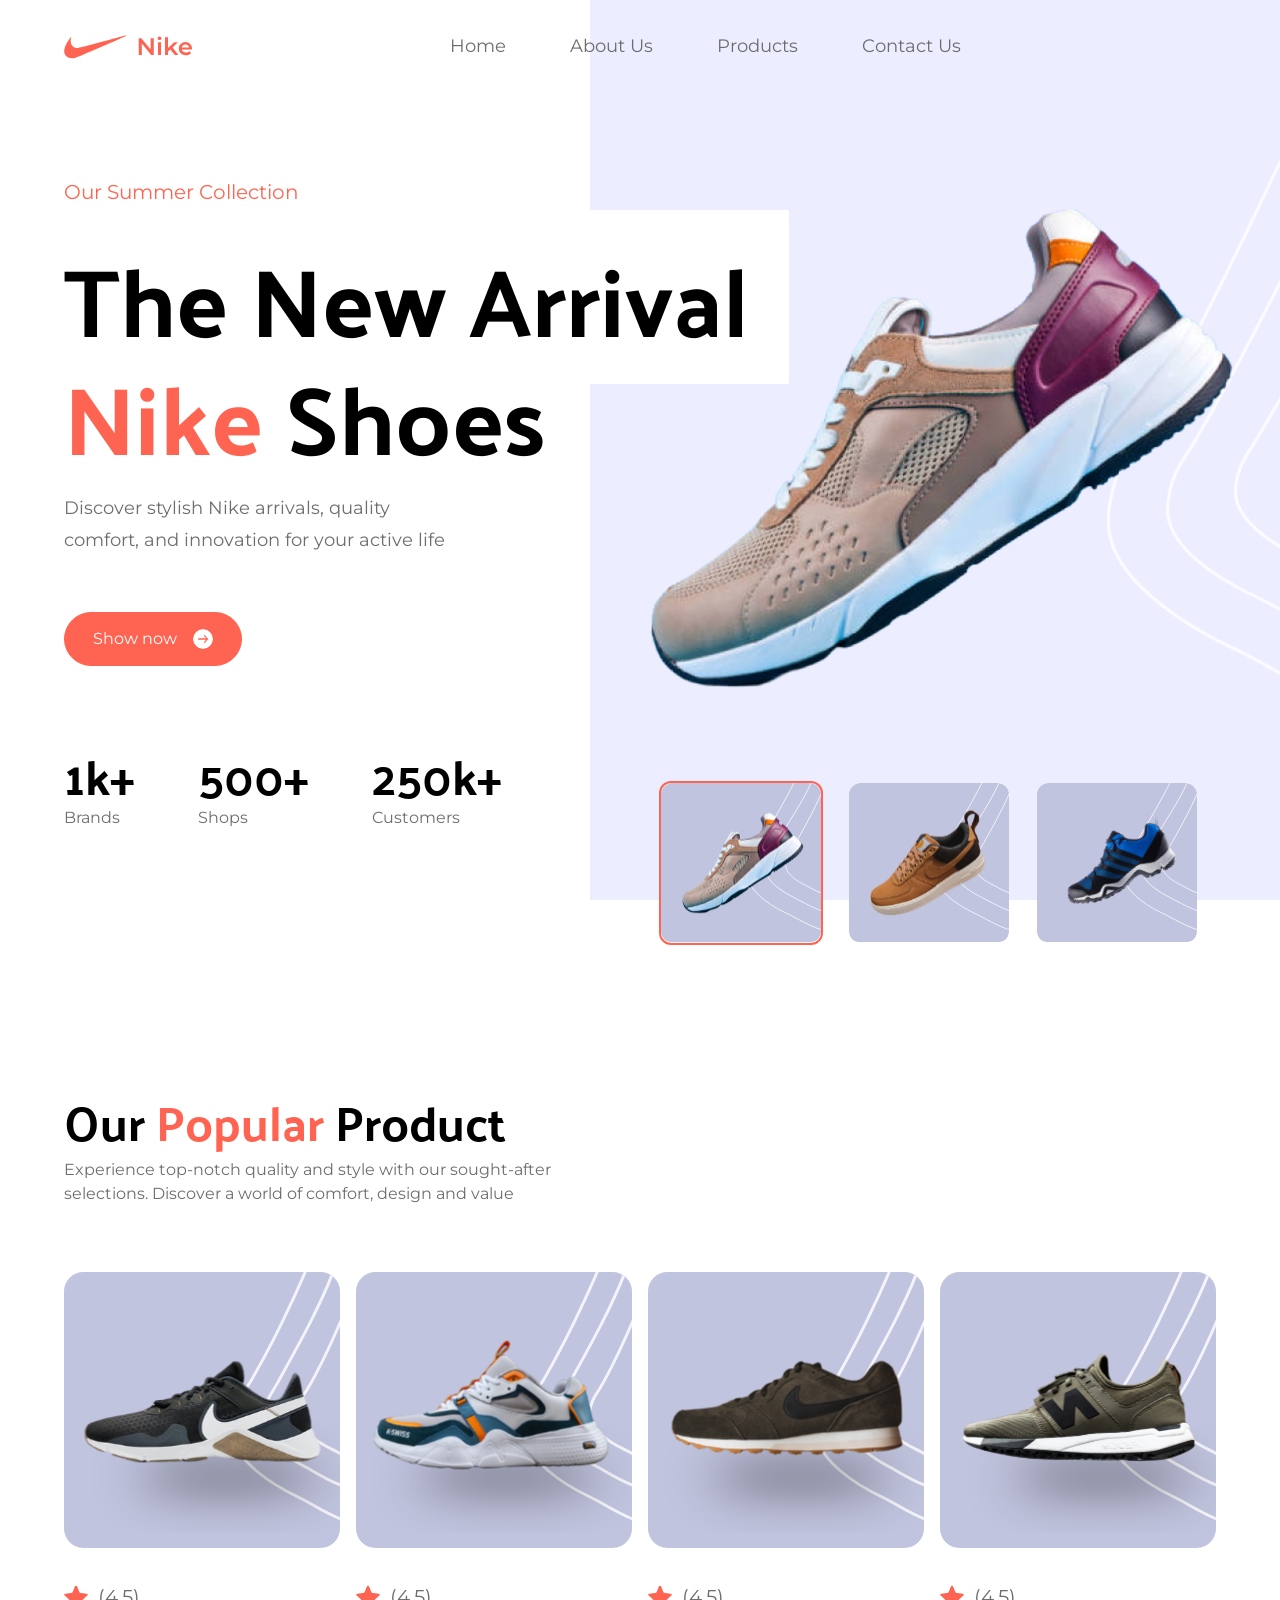
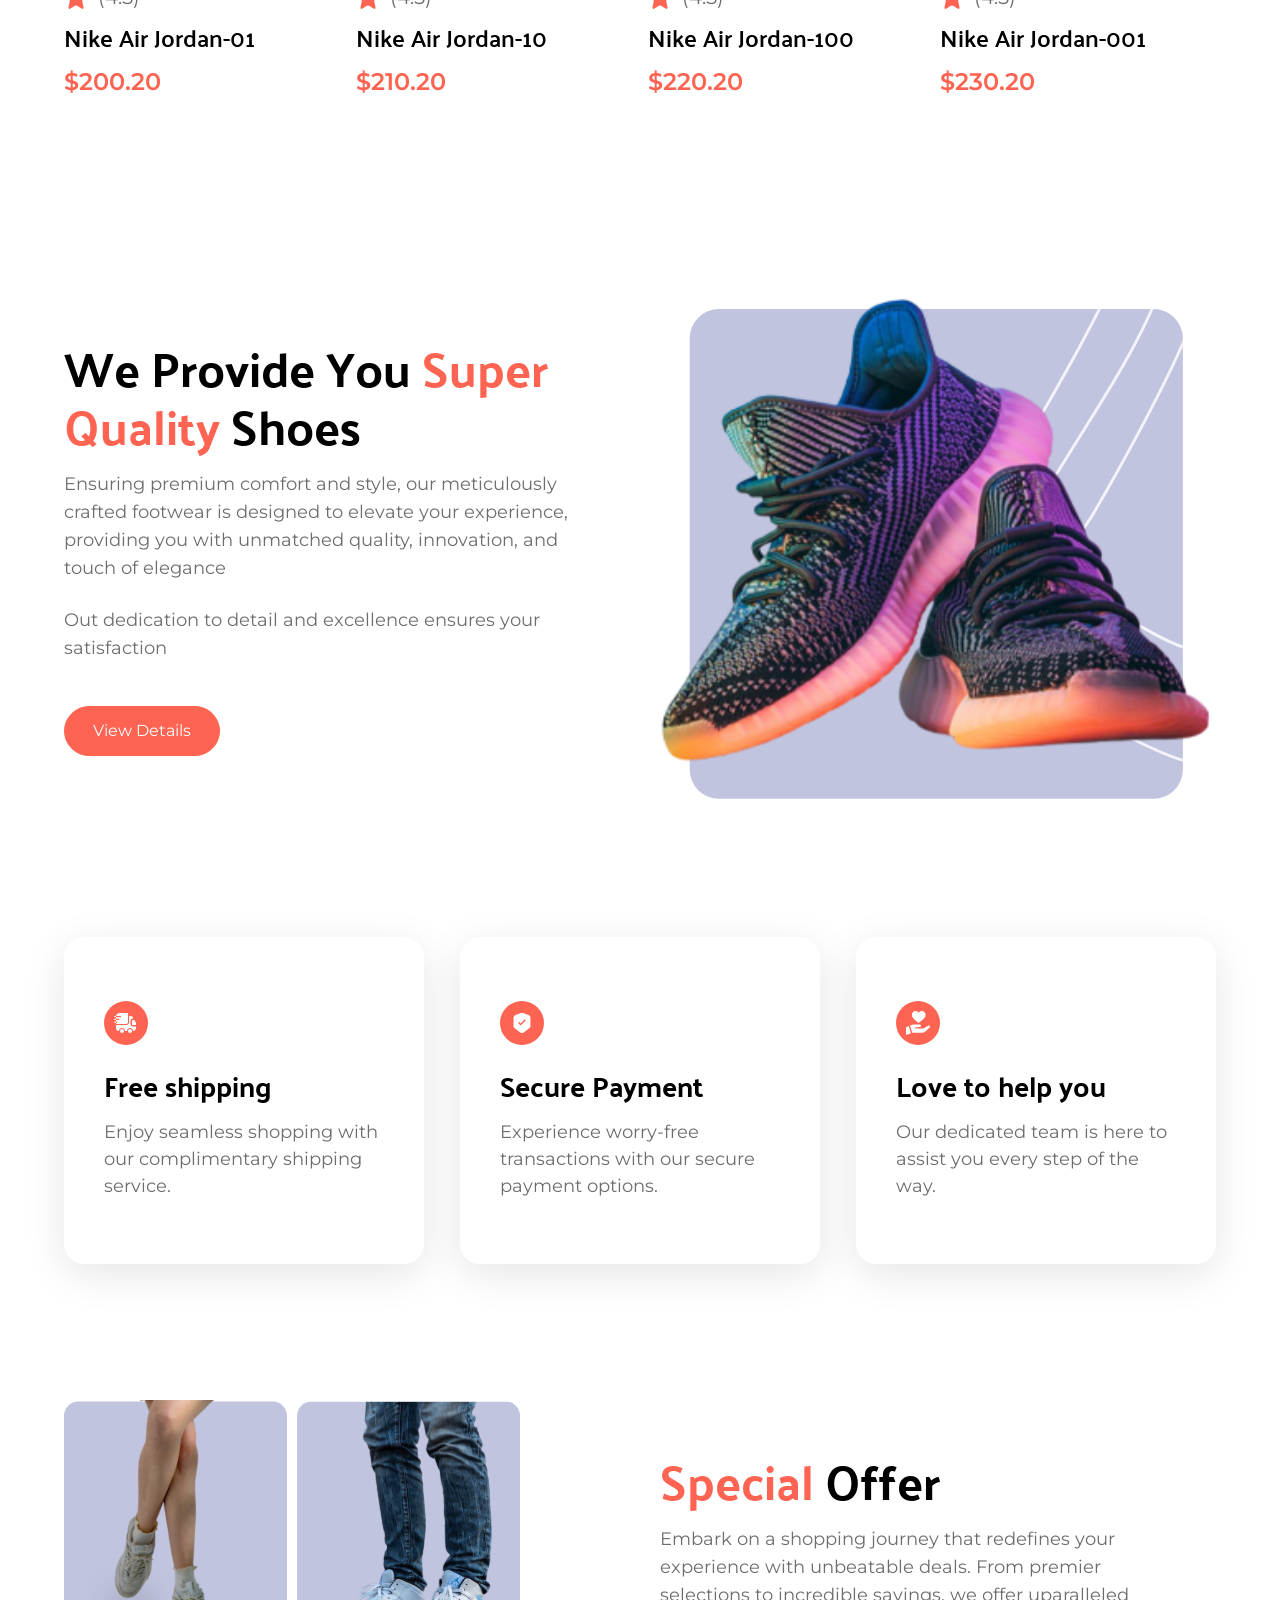
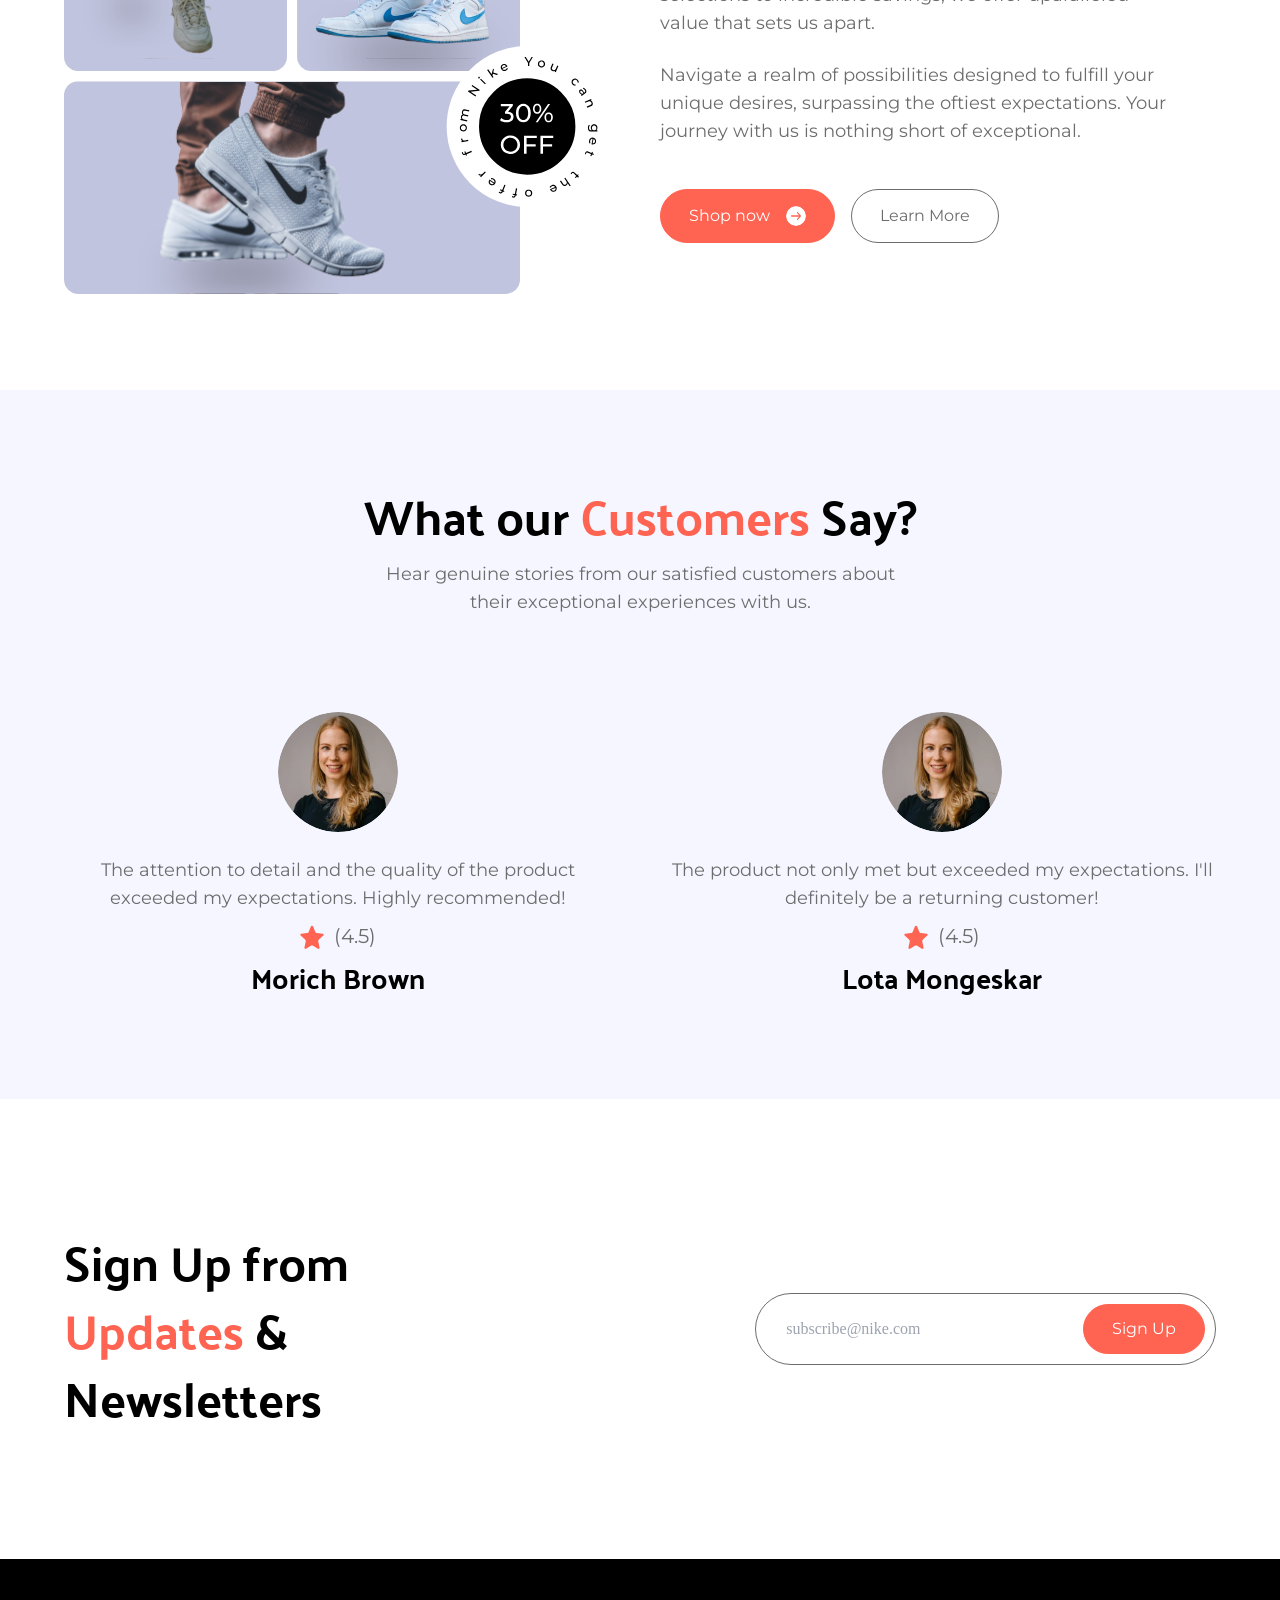
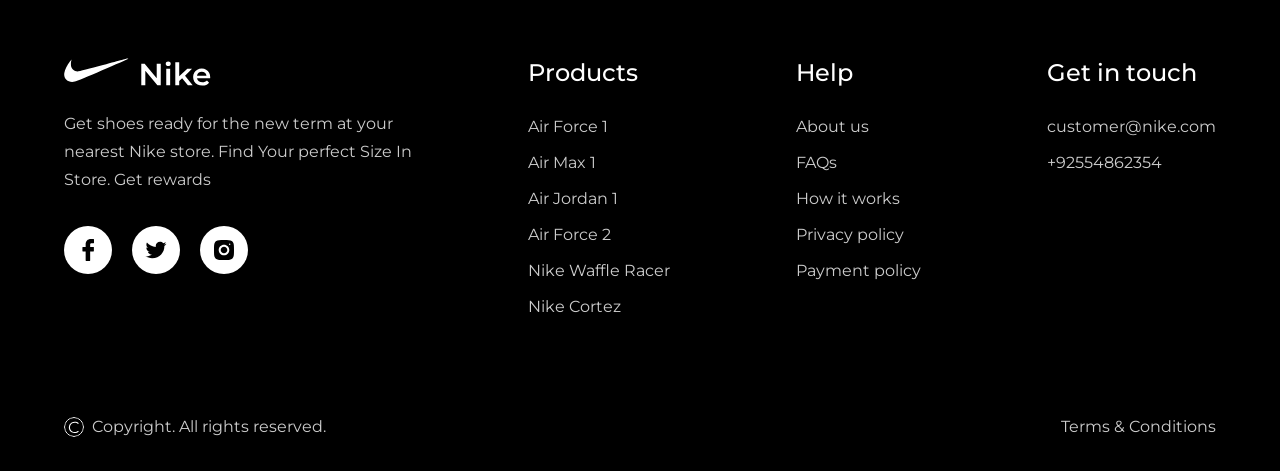
==== commit 2275f969: "Build: (1ed16ab) update constant" ====
--- a/index.html
+++ b/index.html
@@ -1,7 +1,7 @@
-<!DOCTYPE html><html lang="en"><head><meta charSet="utf-8"/><meta name="viewport" content="width=device-width, initial-scale=1"/><link rel="preload" href="/_next/static/media/c9a5bc6a7c948fb0-s.p.woff2" as="font" crossorigin="" type="font/woff2"/><link rel="stylesheet" href="/_next/static/css/f8ac2ab8e771abbc.css" data-precedence="next"/><link rel="preload" as="script" fetchPriority="low" href="/_next/static/chunks/webpack-04c090bf27c652c8.js"/><script src="/_next/static/chunks/fd9d1056-be48aeae6e94b8d1.js" async=""></script><script src="/_next/static/chunks/23-f643a56c29eee462.js" async=""></script><script src="/_next/static/chunks/main-app-5eeca01ae77bd3ea.js" async=""></script><script src="/_next/static/chunks/648-7726253cfba88a34.js" async=""></script><script src="/_next/static/chunks/app/page-46acbbb0eb64714c.js" async=""></script><script src="/_next/static/chunks/37-a46473c44f4c76d0.js" async=""></script><script src="/_next/static/chunks/app/layout-844ac1dc9b306ba5.js" async=""></script><title>Nike</title><meta name="description" content="Nike test"/><link rel="icon" href="/favicon.ico" type="image/x-icon" sizes="16x16"/><meta name="next-size-adjust"/><script src="/_next/static/chunks/polyfills-78c92fac7aa8fdd8.js" noModule=""></script></head><body class="__className_aaf875"><header class="padding-x py-8 absolute z-20 w-full"><nav class="flex justify-between items-center max-container"><a href="/"><img alt="Logo header" loading="lazy" width="130" height="29" decoding="async" data-nimg="1" style="color:transparent" src="/images/header-logo.svg"/></a><ul class="flex-1 flex justify-center items-center gap-16 max-lg:hidden"><li><a class="font-montserrat leading-normal text-lg text-slate-gray" href="#home">Home</a></li><li><a class="font-montserrat leading-normal text-lg text-slate-gray" href="#about-us">About Us</a></li><li><a class="font-montserrat leading-normal text-lg text-slate-gray" href="#products">Products</a></li><li><a class="font-montserrat leading-normal text-lg text-slate-gray" href="#contact-us">Contact Us</a></li></ul><div class="hidden max-lg:block"><img alt="Icon hamburger" loading="lazy" width="25" height="25" decoding="async" data-nimg="1" style="color:transparent" src="/icons/hamburger.svg"/></div><div class="w-full h-screen bg-coral-red absolute z-40 top-0 left-0 flex justify-center items-center transition-all hidden"><p class="absolute top-10 right-10 text-white cursor-pointer">X</p><ul class="flex-1 flex flex-col justify-center items-center gap-16"><li><a class="font-montserrat leading-normal text-lg text-white" href="#home">Home</a></li><li><a class="font-montserrat leading-normal text-lg text-white" href="#about-us">About Us</a></li><li><a class="font-montserrat leading-normal text-lg text-white" href="#products">Products</a></li><li><a class="font-montserrat leading-normal text-lg text-white" href="#contact-us">Contact Us</a></li></ul></div></nav></header><main class="relative"><section class="xl:padding-l wide:padding-r padding-b"><div class="w-full flex xl:flex-row flex-col justify-center min-h-screen gap-10 max-container" id="home"><div class="relative xl:w-2/5 flex flex-col justify-center items-start w-full max-xl:padding-x pt-28"><p class="text-xl font-montserrat text-coral-red">Our Summer Collection</p><h1 class="mt-10 font-palanquin text-8xl max-sm:text-[72px] max-sm:leading-[82px] font-bold"><span class="xl:bg-white xl:whitespace-nowrap relative z-10 pr-10">The New Arrival</span><br/><span class="text-coral-red inline-block mt-3">Nike </span> <!-- -->Shoes</h1><p class="font-montserrat text-slate-gray text-lg leading-8 mt-6 mb-14 sm:max-w-sm">Discover stylish Nike arrivals, quality comfort, and innovation for your active life</p><button class="flex justify-center items-center gap-2 px-7 py-4 border font-montserrat leading-none rounded-full
+<!DOCTYPE html><html lang="en"><head><meta charSet="utf-8"/><meta name="viewport" content="width=device-width, initial-scale=1"/><link rel="preload" href="/_next/static/media/c9a5bc6a7c948fb0-s.p.woff2" as="font" crossorigin="" type="font/woff2"/><link rel="stylesheet" href="/_next/static/css/f8ac2ab8e771abbc.css" data-precedence="next"/><link rel="preload" as="script" fetchPriority="low" href="/_next/static/chunks/webpack-04c090bf27c652c8.js"/><script src="/_next/static/chunks/fd9d1056-be48aeae6e94b8d1.js" async=""></script><script src="/_next/static/chunks/23-f643a56c29eee462.js" async=""></script><script src="/_next/static/chunks/main-app-5eeca01ae77bd3ea.js" async=""></script><script src="/_next/static/chunks/648-7726253cfba88a34.js" async=""></script><script src="/_next/static/chunks/app/page-30a9bd28da793f85.js" async=""></script><script src="/_next/static/chunks/37-a46473c44f4c76d0.js" async=""></script><script src="/_next/static/chunks/app/layout-133de51bbc204d44.js" async=""></script><title>Nike</title><meta name="description" content="Nike test"/><link rel="icon" href="/favicon.ico" type="image/x-icon" sizes="16x16"/><meta name="next-size-adjust"/><script src="/_next/static/chunks/polyfills-78c92fac7aa8fdd8.js" noModule=""></script></head><body class="__className_aaf875"><header class="padding-x py-8 absolute z-20 w-full"><nav class="flex justify-between items-center max-container"><a href="/"><img alt="Logo header" loading="lazy" width="130" height="29" decoding="async" data-nimg="1" style="color:transparent" src="/images/header-logo.svg"/></a><ul class="flex-1 flex justify-center items-center gap-16 max-lg:hidden"><li><a class="font-montserrat leading-normal text-lg text-slate-gray" href="#home">Home</a></li><li><a class="font-montserrat leading-normal text-lg text-slate-gray" href="#about-us">About Us</a></li><li><a class="font-montserrat leading-normal text-lg text-slate-gray" href="#products">Products</a></li><li><a class="font-montserrat leading-normal text-lg text-slate-gray" href="#contact-us">Contact Us</a></li></ul><div class="hidden max-lg:block"><img alt="Icon hamburger" loading="lazy" width="25" height="25" decoding="async" data-nimg="1" style="color:transparent" src="/icons/hamburger.svg"/></div><div class="w-full h-screen bg-coral-red absolute z-40 top-0 left-0 flex justify-center items-center transition-all hidden"><p class="absolute top-10 right-10 text-white cursor-pointer">X</p><ul class="flex-1 flex flex-col justify-center items-center gap-16"><li><a class="font-montserrat leading-normal text-lg text-white" href="#home">Home</a></li><li><a class="font-montserrat leading-normal text-lg text-white" href="#about-us">About Us</a></li><li><a class="font-montserrat leading-normal text-lg text-white" href="#products">Products</a></li><li><a class="font-montserrat leading-normal text-lg text-white" href="#contact-us">Contact Us</a></li></ul></div></nav></header><main class="relative"><section class="xl:padding-l wide:padding-r padding-b"><div class="w-full flex xl:flex-row flex-col justify-center min-h-screen gap-10 max-container" id="home"><div class="relative xl:w-2/5 flex flex-col justify-center items-start w-full max-xl:padding-x pt-28"><p class="text-xl font-montserrat text-coral-red">Our Summer Collection</p><h1 class="mt-10 font-palanquin text-8xl max-sm:text-[72px] max-sm:leading-[82px] font-bold"><span class="xl:bg-white xl:whitespace-nowrap relative z-10 pr-10">The New Arrival</span><br/><span class="text-coral-red inline-block mt-3">Nike </span> <!-- -->Shoes</h1><p class="font-montserrat text-slate-gray text-lg leading-8 mt-6 mb-14 sm:max-w-sm">Discover stylish Nike arrivals, quality comfort, and innovation for your active life</p><button class="flex justify-center items-center gap-2 px-7 py-4 border font-montserrat leading-none rounded-full
     bg-coral-red  text-white border-coral-red
     undefined
-    ">Show now<img alt="Show now" loading="lazy" width="20" height="20" decoding="async" data-nimg="1" class="ml-2 rounded-full w-5 h-5" style="color:transparent" src="/icons/arrow-right.svg"/></button><div class="flex justify-start items-start flex-wrap w-full mt-20 gap-16"><div class=""><p class="text-4xl font-palanquin font-bold">1k+</p><p class="leading-7 font-montserrat text-slate-gray">Brands</p></div><div class=""><p class="text-4xl font-palanquin font-bold">500+</p><p class="leading-7 font-montserrat text-slate-gray">Shops</p></div><div class=""><p class="text-4xl font-palanquin font-bold">255k+</p><p class="leading-7 font-montserrat text-slate-gray">Customers</p></div></div></div><div class="relative flex-1 flex justify-center items-center xl:min-h-screen max-xl:py-40 bg-primary bg-hero bg-cover bg-center"><img alt="shoe collection" loading="lazy" width="610" height="500" decoding="async" data-nimg="1" class="object-contain relative z-10" style="color:transparent" src="/images/big-shoe1.png"/><div class="flex sm:gap-6 gap-4 absolute -bottom-[5%] sm:left-[10%] max-sm:px-6"><div class=""><div class="border-2 rounded-xl border-coral-red cursor-pointer max-sm:flex-1"><div class="flex justify-center items-center bg-card bg-center bg-cover sm:w-40 sm:h-40 rounded-xl max-sm:p-4"><img alt="shoe collection" loading="lazy" width="127" height="103" decoding="async" data-nimg="1" class="object-contain" style="color:transparent" src="/images/thumbnail-shoe1.svg"/></div></div></div><div class=""><div class="border-2 rounded-xl border-transparent cursor-pointer max-sm:flex-1"><div class="flex justify-center items-center bg-card bg-center bg-cover sm:w-40 sm:h-40 rounded-xl max-sm:p-4"><img alt="shoe collection" loading="lazy" width="127" height="103" decoding="async" data-nimg="1" class="object-contain" style="color:transparent" src="/images/thumbnail-shoe2.svg"/></div></div></div><div class=""><div class="border-2 rounded-xl border-transparent cursor-pointer max-sm:flex-1"><div class="flex justify-center items-center bg-card bg-center bg-cover sm:w-40 sm:h-40 rounded-xl max-sm:p-4"><img alt="shoe collection" loading="lazy" width="127" height="103" decoding="async" data-nimg="1" class="object-contain" style="color:transparent" src="/images/thumbnail-shoe3.svg"/></div></div></div></div></div></div></section><section class="padding" id="products"><div class="max-container max-sm:mt-12"><div class="flex- flex-col justify-start gap-5"><h2 class="text-4xl font-palanquin font-bold">Our <span class="text-coral-red">Popular</span> Product</h2><p class="lg:max-w-lg mt-2 font-montserrat text-slate-gray">Experience top-notch quality and style with our sought-after selections. Discover a world of comfort, design and value</p></div><div class="mt-16 grid lg:grid-cols-4 md:grid-cols-3 sm:grid-cols-2 grid-cols-1 sm:gap-4 gap-14"><div class="flex flex-1 flex-col w-full max-sm:w-full"><img alt="Nike Air Jordan-01" loading="lazy" width="280" height="280" decoding="async" data-nimg="1" class="w-[280px] h-[280px]" style="color:transparent" src="/images/shoe4.svg"/><div class="mt-8 flex justify-start gap-2.5"><img alt="rating" loading="lazy" width="24" height="24" decoding="async" data-nimg="1" style="color:transparent" src="/icons/star.svg"/><p class="font-montserrat text-xl leading-normal text-slate-gray">(4.5)</p></div><h3 class="mt-2 text-2xl leading-normal font-semibold font-palanquin">Nike Air Jordan-01</h3><p class="mt-2 font-semibold font-montserrat text-coral-red text-2xl leading-normal">$200.20</p></div><div class="flex flex-1 flex-col w-full max-sm:w-full"><img alt="Nike Air Jordan-10" loading="lazy" width="280" height="280" decoding="async" data-nimg="1" class="w-[280px] h-[280px]" style="color:transparent" src="/images/shoe5.svg"/><div class="mt-8 flex justify-start gap-2.5"><img alt="rating" loading="lazy" width="24" height="24" decoding="async" data-nimg="1" style="color:transparent" src="/icons/star.svg"/><p class="font-montserrat text-xl leading-normal text-slate-gray">(4.5)</p></div><h3 class="mt-2 text-2xl leading-normal font-semibold font-palanquin">Nike Air Jordan-10</h3><p class="mt-2 font-semibold font-montserrat text-coral-red text-2xl leading-normal">$210.20</p></div><div class="flex flex-1 flex-col w-full max-sm:w-full"><img alt="Nike Air Jordan-100" loading="lazy" width="280" height="280" decoding="async" data-nimg="1" class="w-[280px] h-[280px]" style="color:transparent" src="/images/shoe6.svg"/><div class="mt-8 flex justify-start gap-2.5"><img alt="rating" loading="lazy" width="24" height="24" decoding="async" data-nimg="1" style="color:transparent" src="/icons/star.svg"/><p class="font-montserrat text-xl leading-normal text-slate-gray">(4.5)</p></div><h3 class="mt-2 text-2xl leading-normal font-semibold font-palanquin">Nike Air Jordan-100</h3><p class="mt-2 font-semibold font-montserrat text-coral-red text-2xl leading-normal">$220.20</p></div><div class="flex flex-1 flex-col w-full max-sm:w-full"><img alt="Nike Air Jordan-001" loading="lazy" width="280" height="280" decoding="async" data-nimg="1" class="w-[280px] h-[280px]" style="color:transparent" src="/images/shoe7.svg"/><div class="mt-8 flex justify-start gap-2.5"><img alt="rating" loading="lazy" width="24" height="24" decoding="async" data-nimg="1" style="color:transparent" src="/icons/star.svg"/><p class="font-montserrat text-xl leading-normal text-slate-gray">(4.5)</p></div><h3 class="mt-2 text-2xl leading-normal font-semibold font-palanquin">Nike Air Jordan-001</h3><p class="mt-2 font-semibold font-montserrat text-coral-red text-2xl leading-normal">$230.20</p></div></div></div></section><section class="padding" id="about-us"><div class="flex justify-between items-center max-lg:flex-col gap-10 w-full max-container"><div class="flex flex-1 flex-col"><h2 class="font-palanquin text-4xl capitalize font-bold lg:max-w-lg">We Provide You<span class="text-coral-red "> Super </span><span class="text-coral-red ">Quality</span> Shoes</h2><p class="mt-4 lg:max-w-lg info-text">Ensuring premium comfort and style, our meticulously crafted footwear is designed to elevate your experience, providing you with unmatched quality, innovation, and touch of elegance</p><p class="mt-6 lg:max-w-lg info-text">Out dedication to detail and excellence ensures your satisfaction</p><div class="mt-11"><button class="flex justify-center items-center gap-2 px-7 py-4 border font-montserrat leading-none rounded-full
+    ">Show now<img alt="Show now" loading="lazy" width="20" height="20" decoding="async" data-nimg="1" class="ml-2 rounded-full w-5 h-5" style="color:transparent" src="/icons/arrow-right.svg"/></button><div class="flex justify-start items-start flex-wrap w-full mt-20 gap-16"><div class=""><p class="text-4xl font-palanquin font-bold">1k+</p><p class="leading-7 font-montserrat text-slate-gray">Brands</p></div><div class=""><p class="text-4xl font-palanquin font-bold">500+</p><p class="leading-7 font-montserrat text-slate-gray">Shops</p></div><div class=""><p class="text-4xl font-palanquin font-bold">250k+</p><p class="leading-7 font-montserrat text-slate-gray">Customers</p></div></div></div><div class="relative flex-1 flex justify-center items-center xl:min-h-screen max-xl:py-40 bg-primary bg-hero bg-cover bg-center"><img alt="shoe collection" loading="lazy" width="610" height="500" decoding="async" data-nimg="1" class="object-contain relative z-10" style="color:transparent" src="/images/big-shoe1.png"/><div class="flex sm:gap-6 gap-4 absolute -bottom-[5%] sm:left-[10%] max-sm:px-6"><div class=""><div class="border-2 rounded-xl border-coral-red cursor-pointer max-sm:flex-1"><div class="flex justify-center items-center bg-card bg-center bg-cover sm:w-40 sm:h-40 rounded-xl max-sm:p-4"><img alt="shoe collection" loading="lazy" width="127" height="103" decoding="async" data-nimg="1" class="object-contain" style="color:transparent" src="/images/thumbnail-shoe1.svg"/></div></div></div><div class=""><div class="border-2 rounded-xl border-transparent cursor-pointer max-sm:flex-1"><div class="flex justify-center items-center bg-card bg-center bg-cover sm:w-40 sm:h-40 rounded-xl max-sm:p-4"><img alt="shoe collection" loading="lazy" width="127" height="103" decoding="async" data-nimg="1" class="object-contain" style="color:transparent" src="/images/thumbnail-shoe2.svg"/></div></div></div><div class=""><div class="border-2 rounded-xl border-transparent cursor-pointer max-sm:flex-1"><div class="flex justify-center items-center bg-card bg-center bg-cover sm:w-40 sm:h-40 rounded-xl max-sm:p-4"><img alt="shoe collection" loading="lazy" width="127" height="103" decoding="async" data-nimg="1" class="object-contain" style="color:transparent" src="/images/thumbnail-shoe3.svg"/></div></div></div></div></div></div></section><section class="padding" id="products"><div class="max-container max-sm:mt-12"><div class="flex- flex-col justify-start gap-5"><h2 class="text-4xl font-palanquin font-bold">Our <span class="text-coral-red">Popular</span> Product</h2><p class="lg:max-w-lg mt-2 font-montserrat text-slate-gray">Experience top-notch quality and style with our sought-after selections. Discover a world of comfort, design and value</p></div><div class="mt-16 grid lg:grid-cols-4 md:grid-cols-3 sm:grid-cols-2 grid-cols-1 sm:gap-4 gap-14"><div class="flex flex-1 flex-col w-full max-sm:w-full"><img alt="Nike Air Jordan-01" loading="lazy" width="280" height="280" decoding="async" data-nimg="1" class="w-[280px] h-[280px]" style="color:transparent" src="/images/shoe4.svg"/><div class="mt-8 flex justify-start gap-2.5"><img alt="rating" loading="lazy" width="24" height="24" decoding="async" data-nimg="1" style="color:transparent" src="/icons/star.svg"/><p class="font-montserrat text-xl leading-normal text-slate-gray">(4.5)</p></div><h3 class="mt-2 text-2xl leading-normal font-semibold font-palanquin">Nike Air Jordan-01</h3><p class="mt-2 font-semibold font-montserrat text-coral-red text-2xl leading-normal">$200.20</p></div><div class="flex flex-1 flex-col w-full max-sm:w-full"><img alt="Nike Air Jordan-10" loading="lazy" width="280" height="280" decoding="async" data-nimg="1" class="w-[280px] h-[280px]" style="color:transparent" src="/images/shoe5.svg"/><div class="mt-8 flex justify-start gap-2.5"><img alt="rating" loading="lazy" width="24" height="24" decoding="async" data-nimg="1" style="color:transparent" src="/icons/star.svg"/><p class="font-montserrat text-xl leading-normal text-slate-gray">(4.5)</p></div><h3 class="mt-2 text-2xl leading-normal font-semibold font-palanquin">Nike Air Jordan-10</h3><p class="mt-2 font-semibold font-montserrat text-coral-red text-2xl leading-normal">$210.20</p></div><div class="flex flex-1 flex-col w-full max-sm:w-full"><img alt="Nike Air Jordan-100" loading="lazy" width="280" height="280" decoding="async" data-nimg="1" class="w-[280px] h-[280px]" style="color:transparent" src="/images/shoe6.svg"/><div class="mt-8 flex justify-start gap-2.5"><img alt="rating" loading="lazy" width="24" height="24" decoding="async" data-nimg="1" style="color:transparent" src="/icons/star.svg"/><p class="font-montserrat text-xl leading-normal text-slate-gray">(4.5)</p></div><h3 class="mt-2 text-2xl leading-normal font-semibold font-palanquin">Nike Air Jordan-100</h3><p class="mt-2 font-semibold font-montserrat text-coral-red text-2xl leading-normal">$220.20</p></div><div class="flex flex-1 flex-col w-full max-sm:w-full"><img alt="Nike Air Jordan-001" loading="lazy" width="280" height="280" decoding="async" data-nimg="1" class="w-[280px] h-[280px]" style="color:transparent" src="/images/shoe7.svg"/><div class="mt-8 flex justify-start gap-2.5"><img alt="rating" loading="lazy" width="24" height="24" decoding="async" data-nimg="1" style="color:transparent" src="/icons/star.svg"/><p class="font-montserrat text-xl leading-normal text-slate-gray">(4.5)</p></div><h3 class="mt-2 text-2xl leading-normal font-semibold font-palanquin">Nike Air Jordan-001</h3><p class="mt-2 font-semibold font-montserrat text-coral-red text-2xl leading-normal">$230.20</p></div></div></div></section><section class="padding" id="about-us"><div class="flex justify-between items-center max-lg:flex-col gap-10 w-full max-container"><div class="flex flex-1 flex-col"><h2 class="font-palanquin text-4xl capitalize font-bold lg:max-w-lg">We Provide You<span class="text-coral-red "> Super </span><span class="text-coral-red ">Quality</span> Shoes</h2><p class="mt-4 lg:max-w-lg info-text">Ensuring premium comfort and style, our meticulously crafted footwear is designed to elevate your experience, providing you with unmatched quality, innovation, and touch of elegance</p><p class="mt-6 lg:max-w-lg info-text">Out dedication to detail and excellence ensures your satisfaction</p><div class="mt-11"><button class="flex justify-center items-center gap-2 px-7 py-4 border font-montserrat leading-none rounded-full
     bg-coral-red  text-white border-coral-red
     undefined
     ">View Details</button></div></div><div class="flex-1 justify-center items-center"><img alt="shoe8" loading="lazy" width="570" height="522" decoding="async" data-nimg="1" class="object-contain" style="color:transparent" src="/images/shoe8.svg"/></div></div></section><section class="padding-x py-10"><div class="max-container flex justify-center flex-wrap gap-9"><div class="flex-1 sm:w-[350px] sm:min-w-[350px] w-full rounded-[20px] shadow-3xl px-10 py-16"><div class="w-11 h-11 justify-center items-center bg-coral-red rounded-full flex"><img alt="Free shipping" loading="lazy" width="24" height="24" decoding="async" data-nimg="1" style="color:transparent" src="/icons/truck-fast.svg"/></div><h3 class="mt-5 font-palanquin text-3xl leading-normal font-bold">Free shipping</h3><p class="mt-3 break-words font-montserrat text-lg leading-normal text-slate-gray">Enjoy seamless shopping with our complimentary shipping service.</p></div><div class="flex-1 sm:w-[350px] sm:min-w-[350px] w-full rounded-[20px] shadow-3xl px-10 py-16"><div class="w-11 h-11 justify-center items-center bg-coral-red rounded-full flex"><img alt="Secure Payment" loading="lazy" width="24" height="24" decoding="async" data-nimg="1" style="color:transparent" src="/icons/shield-tick.svg"/></div><h3 class="mt-5 font-palanquin text-3xl leading-normal font-bold">Secure Payment</h3><p class="mt-3 break-words font-montserrat text-lg leading-normal text-slate-gray">Experience worry-free transactions with our secure payment options.</p></div><div class="flex-1 sm:w-[350px] sm:min-w-[350px] w-full rounded-[20px] shadow-3xl px-10 py-16"><div class="w-11 h-11 justify-center items-center bg-coral-red rounded-full flex"><img alt="Love to help you" loading="lazy" width="24" height="24" decoding="async" data-nimg="1" style="color:transparent" src="/icons/support.svg"/></div><h3 class="mt-5 font-palanquin text-3xl leading-normal font-bold">Love to help you</h3><p class="mt-3 break-words font-montserrat text-lg leading-normal text-slate-gray">Our dedicated team is here to assist you every step of the way.</p></div></div></section><section class="padding"><div class="flex flex-wrap justify-center items-center max-xl:flex-col-reverse gap-10 max-container"><div class="flex-1"><img alt="offer" loading="lazy" width="773" height="687" decoding="async" data-nimg="1" class="object-contain w-full" style="color:transparent" src="./images/offer.svg"/></div><div class="flex flex-1 flex-col"><h2 class="font-palanquin text-4xl capitalize font-bold lg:max-w-lg"><span class="text-coral-red "> Special </span> Offer</h2><p class="mt-4 lg:max-w-lg info-text">Embark on a shopping journey that redefines your experience with unbeatable deals. From premier selections to incredible savings, we offer uparalleled value that sets us apart.</p><p class="mt-6 lg:max-w-lg info-text">Navigate a realm of possibilities designed to fulfill your unique desires, surpassing the oftiest expectations. Your journey with us is nothing short of exceptional.</p><div class="mt-11 flex flex-wrap gap-4"><button class="flex justify-center items-center gap-2 px-7 py-4 border font-montserrat leading-none rounded-full
@@ -13,4 +13,4 @@
     ">Learn More</button></div></div></div></section><section class="bg-pale-blue padding"><div class="max-container"><h3 class="font-palanquin text-center text-4xl font-bold">What our<span class="text-coral-red"> Customers</span> Say?</h3><p class="info-text m-auto mt-4 max-w-lg text-center">Hear genuine stories from our satisfied customers about their exceptional experiences with us.</p><div class="mt-24 flex flex-1 justify-evenly items-center max-lg:flex-col gap-14"><div class="flex justify-center items-center flex-col"><img alt="customer" loading="lazy" width="120" height="120" decoding="async" data-nimg="1" class="rounded-full object-cover w-[120px] h-[120px]" style="color:transparent" src="/images/customer2.svg"/><p class="mt-6 max-w-screen-sm text-center info-text">The attention to detail and the quality of the product exceeded my expectations. Highly recommended!</p><div class="mt-3 flex justify-center items-center gap-2.5"><img alt="star" loading="lazy" width="24" height="24" decoding="async" data-nimg="1" class="object-contain m-0" style="color:transparent" src="/icons/star.svg"/><p class="text-xl font-montserrat text-slate-gray">(<!-- -->4.5<!-- -->)</p></div><h3 class="mt-1 font-palanquin text-3xl text-center font-bold">Morich Brown</h3></div><div class="flex justify-center items-center flex-col"><img alt="customer" loading="lazy" width="120" height="120" decoding="async" data-nimg="1" class="rounded-full object-cover w-[120px] h-[120px]" style="color:transparent" src="/images/customer2.svg"/><p class="mt-6 max-w-screen-sm text-center info-text">The product not only met but exceeded my expectations. I&#x27;ll definitely be a returning customer!</p><div class="mt-3 flex justify-center items-center gap-2.5"><img alt="star" loading="lazy" width="24" height="24" decoding="async" data-nimg="1" class="object-contain m-0" style="color:transparent" src="/icons/star.svg"/><p class="text-xl font-montserrat text-slate-gray">(<!-- -->4.5<!-- -->)</p></div><h3 class="mt-1 font-palanquin text-3xl text-center font-bold">Lota Mongeskar</h3></div></div></div></section><section class="padding-x sm:py-32 py-16 w-full" id="contact-us"><div class="max-container flex justify-between items-center max-lg:flex-col gap-10"><h3 class="text-4xl leading-[68px] lg:max-w-md font-palanquin font-bold ">Sign Up from<span class="text-coral-red"> Updates</span> &amp; Newsletters</h3><div class="lg:max-w-[40%] w-full flex items-center max-sm:flex-col gap-5 p-2.5 sm:border sm:border-slate-gray rounded-full"><input type="text" placeholder="subscribe@nike.com" class="input"/><div class="flex max-sm:justify-end items-center max-sm:w-full"><button class="flex justify-center items-center gap-2 px-7 py-4 border font-montserrat leading-none rounded-full
     bg-coral-red  text-white border-coral-red
     w-full
-    ">Sign Up</button></div></div></div></section></main><footer class="bg-black padding-x padding-t pb-8"><div class="max-container"><div class="flex justify-between item-start gap-20 flex-wrap max-lg:flex-col"><div class="flex flex-col items-start"><a href="/"><img alt="logo" loading="lazy" width="150" height="46" decoding="async" data-nimg="1" style="color:transparent" src="/images/footer-logo.svg"/></a><p class="mt-6 text-base leading-7 font-montserrat text-white-400 sm:max-w-sm">Get shoes ready for the new term at your nearest Nike store. Find Your perfect Size In Store. Get rewards</p><div class="flex items-center gap-5 mt-8"><div class="flex justify-center items-center w-12 h-12 bg-white rounded-full"><img alt="facebook logo" loading="lazy" width="24" height="24" decoding="async" data-nimg="1" style="color:transparent" src="/icons/facebook.svg"/></div><div class="flex justify-center items-center w-12 h-12 bg-white rounded-full"><img alt="twitter logo" loading="lazy" width="24" height="24" decoding="async" data-nimg="1" style="color:transparent" src="/icons/twitter.svg"/></div><div class="flex justify-center items-center w-12 h-12 bg-white rounded-full"><img alt="instagram logo" loading="lazy" width="24" height="24" decoding="async" data-nimg="1" style="color:transparent" src="/icons/instagram.svg"/></div></div></div><div class="flex flex-1 justify-between lg:gap-10 gap-20 flex-wrap"><div class=""><h4 class="text-white font-montserrat text-2xl leading-normal font-medium mb-6">Products</h4><ul><li class="mt-3 text-white-400 font-montserrat text-base leading-normal hover:text-slate-gray cursor-pointer"><a href="/">Air Force 1</a></li><li class="mt-3 text-white-400 font-montserrat text-base leading-normal hover:text-slate-gray cursor-pointer"><a href="/">Air Max 1</a></li><li class="mt-3 text-white-400 font-montserrat text-base leading-normal hover:text-slate-gray cursor-pointer"><a href="/">Air Jordan 1</a></li><li class="mt-3 text-white-400 font-montserrat text-base leading-normal hover:text-slate-gray cursor-pointer"><a href="/">Air Force 2</a></li><li class="mt-3 text-white-400 font-montserrat text-base leading-normal hover:text-slate-gray cursor-pointer"><a href="/">Nike Waffle Racer</a></li><li class="mt-3 text-white-400 font-montserrat text-base leading-normal hover:text-slate-gray cursor-pointer"><a href="/">Nike Cortez</a></li></ul></div><div class=""><h4 class="text-white font-montserrat text-2xl leading-normal font-medium mb-6">Help</h4><ul><li class="mt-3 text-white-400 font-montserrat text-base leading-normal hover:text-slate-gray cursor-pointer"><a href="/">About us</a></li><li class="mt-3 text-white-400 font-montserrat text-base leading-normal hover:text-slate-gray cursor-pointer"><a href="/">FAQs</a></li><li class="mt-3 text-white-400 font-montserrat text-base leading-normal hover:text-slate-gray cursor-pointer"><a href="/">How it works</a></li><li class="mt-3 text-white-400 font-montserrat text-base leading-normal hover:text-slate-gray cursor-pointer"><a href="/">Privacy policy</a></li><li class="mt-3 text-white-400 font-montserrat text-base leading-normal hover:text-slate-gray cursor-pointer"><a href="/">Payment policy</a></li></ul></div><div class=""><h4 class="text-white font-montserrat text-2xl leading-normal font-medium mb-6">Get in touch</h4><ul><li class="mt-3 text-white-400 font-montserrat text-base leading-normal hover:text-slate-gray cursor-pointer"><a href="mailto:customer@nike.com">customer@nike.com</a></li><li class="mt-3 text-white-400 font-montserrat text-base leading-normal hover:text-slate-gray cursor-pointer"><a href="tel:+92554862354">+92554862354</a></li></ul></div></div></div><div class="flex justify-between text-white-400 mt-24 max-sm:flex-col max-sm:items-center"><div class="flex flex-1 justify-start items-center gap-2 font-montserrat cursor-pointer"><img alt="copyright" loading="lazy" width="20" height="20" decoding="async" data-nimg="1" class="rounded-full m-0" style="color:transparent" src="/icons/copyright-sign.svg"/><p>Copyright. All rights reserved.</p></div><p class="font-montserrat cursor-pointer">Terms &amp; Conditions</p></div></div></footer><script src="/_next/static/chunks/webpack-04c090bf27c652c8.js" async=""></script><script>(self.__next_f=self.__next_f||[]).push([0]);self.__next_f.push([2,null])</script><script>self.__next_f.push([1,"1:HL[\"/_next/static/media/c9a5bc6a7c948fb0-s.p.woff2\",\"font\",{\"crossOrigin\":\"\",\"type\":\"font/woff2\"}]\n2:HL[\"/_next/static/css/f8ac2ab8e771abbc.css\",\"style\"]\n"])</script><script>self.__next_f.push([1,"3:I[5751,[],\"\"]\n5:I[7378,[\"648\",\"static/chunks/648-7726253cfba88a34.js\",\"931\",\"static/chunks/app/page-46acbbb0eb64714c.js\"],\"default\"]\n6:I[8173,[\"648\",\"static/chunks/648-7726253cfba88a34.js\",\"931\",\"static/chunks/app/page-46acbbb0eb64714c.js\"],\"Image\"]\n7:I[552,[\"648\",\"static/chunks/648-7726253cfba88a34.js\",\"37\",\"static/chunks/37-a46473c44f4c76d0.js\",\"185\",\"static/chunks/app/layout-844ac1dc9b306ba5.js\"],\"default\"]\n8:I[9275,[],\"\"]\n9:I[1343,[],\"\"]\na:I[231,[\"648\",\"static/chunks/648-7726253cfba88a34.js\",\"37\",\"static/chunks/37-a46473c44f4c76d0.js\",\"185\",\"static/chunks/app/layout-844ac1dc9b306ba5.js\"],\"\"]\nc:I[6130,[],\"\"]\nd:[]\n"])</script><script>self.__next_f.push([1,"0:[[[\"$\",\"link\",\"0\",{\"rel\":\"stylesheet\",\"href\":\"/_next/static/css/f8ac2ab8e771abbc.css\",\"precedence\":\"next\",\"crossOrigin\":\"$undefined\"}]],[\"$\",\"$L3\",null,{\"buildId\":\"Hq0xYMLnJCsf_Qm-bu0OF\",\"assetPrefix\":\"\",\"initialCanonicalUrl\":\"/\",\"initialTree\":[\"\",{\"children\":[\"__PAGE__\",{}]},\"$undefined\",\"$undefined\",true],\"initialSeedData\":[\"\",{\"children\":[\"__PAGE__\",{},[[\"$L4\",[[\"$\",\"$L5\",null,{}],[\"$\",\"section\",null,{\"className\":\"padding\",\"id\":\"products\",\"children\":[\"$\",\"div\",null,{\"className\":\"max-container max-sm:mt-12\",\"children\":[[\"$\",\"div\",null,{\"className\":\"flex- flex-col justify-start gap-5\",\"children\":[[\"$\",\"h2\",null,{\"className\":\"text-4xl font-palanquin font-bold\",\"children\":[\"Our \",[\"$\",\"span\",null,{\"className\":\"text-coral-red\",\"children\":\"Popular\"}],\" Product\"]}],[\"$\",\"p\",null,{\"className\":\"lg:max-w-lg mt-2 font-montserrat text-slate-gray\",\"children\":\"Experience top-notch quality and style with our sought-after selections. Discover a world of comfort, design and value\"}]]}],[\"$\",\"div\",null,{\"className\":\"mt-16 grid lg:grid-cols-4 md:grid-cols-3 sm:grid-cols-2 grid-cols-1 sm:gap-4 gap-14\",\"children\":[[\"$\",\"div\",null,{\"className\":\"flex flex-1 flex-col w-full max-sm:w-full\",\"children\":[[\"$\",\"$L6\",null,{\"src\":\"/images/shoe4.svg\",\"alt\":\"Nike Air Jordan-01\",\"width\":280,\"height\":280,\"className\":\"w-[280px] h-[280px]\"}],[\"$\",\"div\",null,{\"className\":\"mt-8 flex justify-start gap-2.5\",\"children\":[[\"$\",\"$L6\",null,{\"src\":\"/icons/star.svg\",\"alt\":\"rating\",\"width\":24,\"height\":24}],[\"$\",\"p\",null,{\"className\":\"font-montserrat text-xl leading-normal text-slate-gray\",\"children\":\"(4.5)\"}]]}],[\"$\",\"h3\",null,{\"className\":\"mt-2 text-2xl leading-normal font-semibold font-palanquin\",\"children\":\"Nike Air Jordan-01\"}],[\"$\",\"p\",null,{\"className\":\"mt-2 font-semibold font-montserrat text-coral-red text-2xl leading-normal\",\"children\":\"$$200.20\"}]]}],[\"$\",\"div\",null,{\"className\":\"flex flex-1 flex-col w-full max-sm:w-full\",\"children\":[[\"$\",\"$L6\",null,{\"src\":\"/images/shoe5.svg\",\"alt\":\"Nike Air Jordan-10\",\"width\":280,\"height\":280,\"className\":\"w-[280px] h-[280px]\"}],[\"$\",\"div\",null,{\"className\":\"mt-8 flex justify-start gap-2.5\",\"children\":[[\"$\",\"$L6\",null,{\"src\":\"/icons/star.svg\",\"alt\":\"rating\",\"width\":24,\"height\":24}],[\"$\",\"p\",null,{\"className\":\"font-montserrat text-xl leading-normal text-slate-gray\",\"children\":\"(4.5)\"}]]}],[\"$\",\"h3\",null,{\"className\":\"mt-2 text-2xl leading-normal font-semibold font-palanquin\",\"children\":\"Nike Air Jordan-10\"}],[\"$\",\"p\",null,{\"className\":\"mt-2 font-semibold font-montserrat text-coral-red text-2xl leading-normal\",\"children\":\"$$210.20\"}]]}],[\"$\",\"div\",null,{\"className\":\"flex flex-1 flex-col w-full max-sm:w-full\",\"children\":[[\"$\",\"$L6\",null,{\"src\":\"/images/shoe6.svg\",\"alt\":\"Nike Air Jordan-100\",\"width\":280,\"height\":280,\"className\":\"w-[280px] h-[280px]\"}],[\"$\",\"div\",null,{\"className\":\"mt-8 flex justify-start gap-2.5\",\"children\":[[\"$\",\"$L6\",null,{\"src\":\"/icons/star.svg\",\"alt\":\"rating\",\"width\":24,\"height\":24}],[\"$\",\"p\",null,{\"className\":\"font-montserrat text-xl leading-normal text-slate-gray\",\"children\":\"(4.5)\"}]]}],[\"$\",\"h3\",null,{\"className\":\"mt-2 text-2xl leading-normal font-semibold font-palanquin\",\"children\":\"Nike Air Jordan-100\"}],[\"$\",\"p\",null,{\"className\":\"mt-2 font-semibold font-montserrat text-coral-red text-2xl leading-normal\",\"children\":\"$$220.20\"}]]}],[\"$\",\"div\",null,{\"className\":\"flex flex-1 flex-col w-full max-sm:w-full\",\"children\":[[\"$\",\"$L6\",null,{\"src\":\"/images/shoe7.svg\",\"alt\":\"Nike Air Jordan-001\",\"width\":280,\"height\":280,\"className\":\"w-[280px] h-[280px]\"}],[\"$\",\"div\",null,{\"className\":\"mt-8 flex justify-start gap-2.5\",\"children\":[[\"$\",\"$L6\",null,{\"src\":\"/icons/star.svg\",\"alt\":\"rating\",\"width\":24,\"height\":24}],[\"$\",\"p\",null,{\"className\":\"font-montserrat text-xl leading-normal text-slate-gray\",\"children\":\"(4.5)\"}]]}],[\"$\",\"h3\",null,{\"className\":\"mt-2 text-2xl leading-normal font-semibold font-palanquin\",\"children\":\"Nike Air Jordan-001\"}],[\"$\",\"p\",null,{\"className\":\"mt-2 font-semibold font-montserrat text-coral-red text-2xl leading-normal\",\"children\":\"$$230.20\"}]]}]]}]]}]}],[\"$\",\"section\",null,{\"className\":\"padding\",\"id\":\"about-us\",\"children\":[\"$\",\"div\",null,{\"className\":\"flex justify-between items-center max-lg:flex-col gap-10 w-full max-container\",\"children\":[[\"$\",\"div\",null,{\"className\":\"flex flex-1 flex-col\",\"children\":[[\"$\",\"h2\",null,{\"className\":\"font-palanquin text-4xl capitalize font-bold lg:max-w-lg\",\"children\":[\"We Provide You\",[\"$\",\"span\",null,{\"className\":\"text-coral-red \",\"children\":\" Super \"}],[\"$\",\"span\",null,{\"className\":\"text-coral-red \",\"children\":\"Quality\"}],\" Shoes\"]}],[\"$\",\"p\",null,{\"className\":\"mt-4 lg:max-w-lg info-text\",\"children\":\"Ensuring premium comfort and style, our meticulously crafted footwear is designed to elevate your experience, providing you with unmatched quality, innovation, and touch of elegance\"}],[\"$\",\"p\",null,{\"className\":\"mt-6 lg:max-w-lg info-text\",\"children\":\"Out dedication to detail and excellence ensures your satisfaction\"}],[\"$\",\"div\",null,{\"className\":\"mt-11\",\"children\":[\"$\",\"button\",null,{\"className\":\"flex justify-center items-center gap-2 px-7 py-4 border font-montserrat leading-none rounded-full\\n    bg-coral-red  text-white border-coral-red\\n    undefined\\n    \",\"children\":[\"View Details\",\"$undefined\"]}]}]]}],[\"$\",\"div\",null,{\"className\":\"flex-1 justify-center items-center\",\"children\":[\"$\",\"$L6\",null,{\"src\":\"/images/shoe8.svg\",\"alt\":\"shoe8\",\"width\":570,\"height\":522,\"className\":\"object-contain\"}]}]]}]}],[\"$\",\"section\",null,{\"className\":\"padding-x py-10\",\"children\":[\"$\",\"div\",null,{\"className\":\"max-container flex justify-center flex-wrap gap-9\",\"children\":[[\"$\",\"div\",null,{\"className\":\"flex-1 sm:w-[350px] sm:min-w-[350px] w-full rounded-[20px] shadow-3xl px-10 py-16\",\"children\":[[\"$\",\"div\",null,{\"className\":\"w-11 h-11 justify-center items-center bg-coral-red rounded-full flex\",\"children\":[\"$\",\"$L6\",null,{\"src\":\"/icons/truck-fast.svg\",\"alt\":\"Free shipping\",\"width\":24,\"height\":24}]}],[\"$\",\"h3\",null,{\"className\":\"mt-5 font-palanquin text-3xl leading-normal font-bold\",\"children\":\"Free shipping\"}],[\"$\",\"p\",null,{\"className\":\"mt-3 break-words font-montserrat text-lg leading-normal text-slate-gray\",\"children\":\"Enjoy seamless shopping with our complimentary shipping service.\"}]]}],[\"$\",\"div\",null,{\"className\":\"flex-1 sm:w-[350px] sm:min-w-[350px] w-full rounded-[20px] shadow-3xl px-10 py-16\",\"children\":[[\"$\",\"div\",null,{\"className\":\"w-11 h-11 justify-center items-center bg-coral-red rounded-full flex\",\"children\":[\"$\",\"$L6\",null,{\"src\":\"/icons/shield-tick.svg\",\"alt\":\"Secure Payment\",\"width\":24,\"height\":24}]}],[\"$\",\"h3\",null,{\"className\":\"mt-5 font-palanquin text-3xl leading-normal font-bold\",\"children\":\"Secure Payment\"}],[\"$\",\"p\",null,{\"className\":\"mt-3 break-words font-montserrat text-lg leading-normal text-slate-gray\",\"children\":\"Experience worry-free transactions with our secure payment options.\"}]]}],[\"$\",\"div\",null,{\"className\":\"flex-1 sm:w-[350px] sm:min-w-[350px] w-full rounded-[20px] shadow-3xl px-10 py-16\",\"children\":[[\"$\",\"div\",null,{\"className\":\"w-11 h-11 justify-center items-center bg-coral-red rounded-full flex\",\"children\":[\"$\",\"$L6\",null,{\"src\":\"/icons/support.svg\",\"alt\":\"Love to help you\",\"width\":24,\"height\":24}]}],[\"$\",\"h3\",null,{\"className\":\"mt-5 font-palanquin text-3xl leading-normal font-bold\",\"children\":\"Love to help you\"}],[\"$\",\"p\",null,{\"className\":\"mt-3 break-words font-montserrat text-lg leading-normal text-slate-gray\",\"children\":\"Our dedicated team is here to assist you every step of the way.\"}]]}]]}]}],[\"$\",\"section\",null,{\"className\":\"padding\",\"children\":[\"$\",\"div\",null,{\"className\":\"flex flex-wrap justify-center items-center max-xl:flex-col-reverse gap-10 max-container\",\"children\":[[\"$\",\"div\",null,{\"className\":\"flex-1\",\"children\":[\"$\",\"$L6\",null,{\"src\":\"./images/offer.svg\",\"alt\":\"offer\",\"width\":773,\"height\":687,\"className\":\"object-contain w-full\"}]}],[\"$\",\"div\",null,{\"className\":\"flex flex-1 flex-col\",\"children\":[[\"$\",\"h2\",null,{\"className\":\"font-palanquin text-4xl capitalize font-bold lg:max-w-lg\",\"children\":[[\"$\",\"span\",null,{\"className\":\"text-coral-red \",\"children\":\" Special \"}],\" Offer\"]}],[\"$\",\"p\",null,{\"className\":\"mt-4 lg:max-w-lg info-text\",\"children\":\"Embark on a shopping journey that redefines your experience with unbeatable deals. From premier selections to incredible savings, we offer uparalleled value that sets us apart.\"}],[\"$\",\"p\",null,{\"className\":\"mt-6 lg:max-w-lg info-text\",\"children\":\"Navigate a realm of possibilities designed to fulfill your unique desires, surpassing the oftiest expectations. Your journey with us is nothing short of exceptional.\"}],[\"$\",\"div\",null,{\"className\":\"mt-11 flex flex-wrap gap-4\",\"children\":[[\"$\",\"button\",null,{\"className\":\"flex justify-center items-center gap-2 px-7 py-4 border font-montserrat leading-none rounded-full\\n    bg-coral-red  text-white border-coral-red\\n    undefined\\n    \",\"children\":[\"Shop now\",[\"$\",\"$L6\",null,{\"src\":\"/icons/arrow-right.svg\",\"alt\":\"Shop now\",\"width\":20,\"height\":20,\"className\":\"ml-2 rounded-full w-5 h-5\"}]]}],[\"$\",\"button\",null,{\"className\":\"flex justify-center items-center gap-2 px-7 py-4 border font-montserrat leading-none rounded-full\\n    bg-white border-slate-gray text-slate-gray\\n    undefined\\n    \",\"children\":[\"Learn More\",\"$undefined\"]}]]}]]}]]}]}],[\"$\",\"section\",null,{\"className\":\"bg-pale-blue padding\",\"children\":[\"$\",\"div\",null,{\"className\":\"max-container\",\"children\":[[\"$\",\"h3\",null,{\"className\":\"font-palanquin text-center text-4xl font-bold\",\"children\":[\"What our\",[\"$\",\"span\",null,{\"className\":\"text-coral-red\",\"children\":\" Customers\"}],\" Say?\"]}],[\"$\",\"p\",null,{\"className\":\"info-text m-auto mt-4 max-w-lg text-center\",\"children\":\"Hear genuine stories from our satisfied customers about their exceptional experiences with us.\"}],[\"$\",\"div\",null,{\"className\":\"mt-24 flex flex-1 justify-evenly items-center max-lg:flex-col gap-14\",\"children\":[[\"$\",\"div\",null,{\"className\":\"flex justify-center items-center flex-col\",\"children\":[[\"$\",\"$L6\",null,{\"src\":\"/images/customer2.svg\",\"alt\":\"customer\",\"width\":120,\"height\":120,\"className\":\"rounded-full object-cover w-[120px] h-[120px]\"}],[\"$\",\"p\",null,{\"className\":\"mt-6 max-w-screen-sm text-center info-text\",\"children\":\"The attention to detail and the quality of the product exceeded my expectations. Highly recommended!\"}],[\"$\",\"div\",null,{\"className\":\"mt-3 flex justify-center items-center gap-2.5\",\"children\":[[\"$\",\"$L6\",null,{\"src\":\"/icons/star.svg\",\"alt\":\"star\",\"width\":24,\"height\":24,\"className\":\"object-contain m-0\"}],[\"$\",\"p\",null,{\"className\":\"text-xl font-montserrat text-slate-gray\",\"children\":[\"(\",4.5,\")\"]}]]}],[\"$\",\"h3\",null,{\"className\":\"mt-1 font-palanquin text-3xl text-center font-bold\",\"children\":\"Morich Brown\"}]]}],[\"$\",\"div\",null,{\"className\":\"flex justify-center items-center flex-col\",\"children\":[[\"$\",\"$L6\",null,{\"src\":\"/images/customer2.svg\",\"alt\":\"customer\",\"width\":120,\"height\":120,\"className\":\"rounded-full object-cover w-[120px] h-[120px]\"}],[\"$\",\"p\",null,{\"className\":\"mt-6 max-w-screen-sm text-center info-text\",\"children\":\"The product not only met but exceeded my expectations. I'll definitely be a returning customer!\"}],[\"$\",\"div\",null,{\"className\":\"mt-3 flex justify-center items-center gap-2.5\",\"children\":[[\"$\",\"$L6\",null,{\"src\":\"/icons/star.svg\",\"alt\":\"star\",\"width\":24,\"height\":24,\"className\":\"object-contain m-0\"}],[\"$\",\"p\",null,{\"className\":\"text-xl font-montserrat text-slate-gray\",\"children\":[\"(\",4.5,\")\"]}]]}],[\"$\",\"h3\",null,{\"className\":\"mt-1 font-palanquin text-3xl text-center font-bold\",\"children\":\"Lota Mongeskar\"}]]}]]}]]}]}],[\"$\",\"section\",null,{\"className\":\"padding-x sm:py-32 py-16 w-full\",\"id\":\"contact-us\",\"children\":[\"$\",\"div\",null,{\"className\":\"max-container flex justify-between items-center max-lg:flex-col gap-10\",\"children\":[[\"$\",\"h3\",null,{\"className\":\"text-4xl leading-[68px] lg:max-w-md font-palanquin font-bold \",\"children\":[\"Sign Up from\",[\"$\",\"span\",null,{\"className\":\"text-coral-red\",\"children\":\" Updates\"}],\" \u0026 Newsletters\"]}],[\"$\",\"div\",null,{\"className\":\"lg:max-w-[40%] w-full flex items-center max-sm:flex-col gap-5 p-2.5 sm:border sm:border-slate-gray rounded-full\",\"children\":[[\"$\",\"input\",null,{\"type\":\"text\",\"placeholder\":\"subscribe@nike.com\",\"className\":\"input\"}],[\"$\",\"div\",null,{\"className\":\"flex max-sm:justify-end items-center max-sm:w-full\",\"children\":[\"$\",\"button\",null,{\"className\":\"flex justify-center items-center gap-2 px-7 py-4 border font-montserrat leading-none rounded-full\\n    bg-coral-red  text-white border-coral-red\\n    w-full\\n    \",\"children\":[\"Sign Up\",\"$undefined\"]}]}]]}]]}]}]]],null],null]},[[\"$\",\"html\",null,{\"lang\":\"en\",\"children\":[\"$\",\"body\",null,{\"className\":\"__className_aaf875\",\"children\":[[\"$\",\"$L7\",null,{}],[\"$\",\"main\",null,{\"className\":\"relative\",\"children\":[\"$\",\"$L8\",null,{\"parallelRouterKey\":\"children\",\"segmentPath\":[\"children\"],\"error\":\"$undefined\",\"errorStyles\":\"$undefined\",\"errorScripts\":\"$undefined\",\"template\":[\"$\",\"$L9\",null,{}],\"templateStyles\":\"$undefined\",\"templateScripts\":\"$undefined\",\"notFound\":[[\"$\",\"title\",null,{\"children\":\"404: This page could not be found.\"}],[\"$\",\"div\",null,{\"style\":{\"fontFamily\":\"system-ui,\\\"Segoe UI\\\",Roboto,Helvetica,Arial,sans-serif,\\\"Apple Color Emoji\\\",\\\"Segoe UI Emoji\\\"\",\"height\":\"100vh\",\"textAlign\":\"center\",\"display\":\"flex\",\"flexDirection\":\"column\",\"alignItems\":\"center\",\"justifyContent\":\"center\"},\"children\":[\"$\",\"div\",null,{\"children\":[[\"$\",\"style\",null,{\"dangerouslySetInnerHTML\":{\"__html\":\"body{color:#000;background:#fff;margin:0}.next-error-h1{border-right:1px solid rgba(0,0,0,.3)}@media (prefers-color-scheme:dark){body{color:#fff;background:#000}.next-error-h1{border-right:1px solid rgba(255,255,255,.3)}}\"}}],[\"$\",\"h1\",null,{\"className\":\"next-error-h1\",\"style\":{\"display\":\"inline-block\",\"margin\":\"0 20px 0 0\",\"padding\":\"0 23px 0 0\",\"fontSize\":24,\"fontWeight\":500,\"verticalAlign\":\"top\",\"lineHeight\":\"49px\"},\"children\":\"404\"}],[\"$\",\"div\",null,{\"style\":{\"display\":\"inline-block\"},\"children\":[\"$\",\"h2\",null,{\"style\":{\"fontSize\":14,\"fontWeight\":400,\"lineHeight\":\"49px\",\"margin\":0},\"children\":\"This page could not be found.\"}]}]]}]}]],\"notFoundStyles\":[],\"styles\":null}]}],[\"$\",\"footer\",null,{\"className\":\"bg-black padding-x padding-t pb-8\",\"children\":[\"$\",\"div\",null,{\"className\":\"max-container\",\"children\":[[\"$\",\"div\",null,{\"className\":\"flex justify-between item-start gap-20 flex-wrap max-lg:flex-col\",\"children\":[[\"$\",\"div\",null,{\"className\":\"flex flex-col items-start\",\"children\":[[\"$\",\"$La\",null,{\"href\":\"/\",\"children\":[\"$\",\"$L6\",null,{\"src\":\"/images/footer-logo.svg\",\"alt\":\"logo\",\"width\":150,\"height\":46}]}],[\"$\",\"p\",null,{\"className\":\"mt-6 text-base leading-7 font-montserrat text-white-400 sm:max-w-sm\",\"children\":\"Get shoes ready for the new term at your nearest Nike store. Find Your perfect Size In Store. Get rewards\"}],[\"$\",\"div\",null,{\"className\":\"flex items-center gap-5 mt-8\",\"children\":[[\"$\",\"div\",\"/icons/facebook.svg\",{\"className\":\"flex justify-center items-center w-12 h-12 bg-white rounded-full\",\"children\":[\"$\",\"$L6\",null,{\"src\":\"/icons/facebook.svg\",\"alt\":\"facebook logo\",\"width\":24,\"height\":24}]}],[\"$\",\"div\",\"/icons/twitter.svg\",{\"className\":\"flex justify-center items-center w-12 h-12 bg-white rounded-full\",\"children\":[\"$\",\"$L6\",null,{\"src\":\"/icons/twitter.svg\",\"alt\":\"twitter logo\",\"width\":24,\"height\":24}]}],[\"$\",\"div\",\"/icons/instagram.svg\",{\"className\":\"flex justify-center items-center w-12 h-12 bg-white rounded-full\",\"children\":[\"$\",\"$L6\",null,{\"src\":\"/icons/instagram.svg\",\"alt\":\"instagram logo\",\"width\":24,\"height\":24}]}]]}]]}],[\"$\",\"div\",null,{\"className\":\"flex flex-1 justify-between lg:gap-10 gap-20 flex-wrap\",\"children\":[[\"$\",\"div\",\"Products\",{\"className\":\"\",\"children\":[[\"$\",\"h4\",null,{\"className\":\"text-white font-montserrat text-2xl leading-normal font-medium mb-6\",\"children\":\"Products\"}],[\"$\",\"ul\",null,{\"children\":[[\"$\",\"li\",\"Air Force 1\",{\"className\":\"mt-3 text-white-400 font-montserrat text-base leading-normal hover:text-slate-gray cursor-pointer\",\"children\":[\"$\",\"$La\",null,{\"href\":\"/\",\"children\":\"Air Force 1\"}]}],[\"$\",\"li\",\"Air Max 1\",{\"className\":\"mt-3 text-white-400 font-montserrat text-base leading-normal hover:text-slate-gray cursor-pointer\",\"children\":[\"$\",\"$La\",null,{\"href\":\"/\",\"children\":\"Air Max 1\"}]}],[\"$\",\"li\",\"Air Jordan 1\",{\"className\":\"mt-3 text-white-400 font-montserrat text-base leading-normal hover:text-slate-gray cursor-pointer\",\"children\":[\"$\",\"$La\",null,{\"href\":\"/\",\"children\":\"Air Jordan 1\"}]}],[\"$\",\"li\",\"Air Force 2\",{\"className\":\"mt-3 text-white-400 font-montserrat text-base leading-normal hover:text-slate-gray cursor-pointer\",\"children\":[\"$\",\"$La\",null,{\"href\":\"/\",\"children\":\"Air Force 2\"}]}],[\"$\",\"li\",\"Nike Waffle Racer\",{\"className\":\"mt-3 text-white-400 font-montserrat text-base leading-normal hover:text-slate-gray cursor-pointer\",\"children\":[\"$\",\"$La\",null,{\"href\":\"/\",\"children\":\"Nike Waffle Racer\"}]}],[\"$\",\"li\",\"Nike Cortez\",{\"className\":\"mt-3 text-white-400 font-montserrat text-base leading-normal hover:text-slate-gray cursor-pointer\",\"children\":[\"$\",\"$La\",null,{\"href\":\"/\",\"children\":\"Nike Cortez\"}]}]]}]]}],[\"$\",\"div\",\"Help\",{\"className\":\"\",\"children\":[[\"$\",\"h4\",null,{\"className\":\"text-white font-montserrat text-2xl leading-normal font-medium mb-6\",\"children\":\"Help\"}],[\"$\",\"ul\",null,{\"children\":[[\"$\",\"li\",\"About us\",{\"className\":\"mt-3 text-white-400 font-montserrat text-base leading-normal hover:text-slate-gray cursor-pointer\",\"children\":[\"$\",\"$La\",null,{\"href\":\"/\",\"children\":\"About us\"}]}],[\"$\",\"li\",\"FAQs\",{\"className\":\"mt-3 text-white-400 font-montserrat text-base leading-normal hover:text-slate-gray cursor-pointer\",\"children\":[\"$\",\"$La\",null,{\"href\":\"/\",\"children\":\"FAQs\"}]}],[\"$\",\"li\",\"How it works\",{\"className\":\"mt-3 text-white-400 font-montserrat text-base leading-normal hover:text-slate-gray cursor-pointer\",\"children\":[\"$\",\"$La\",null,{\"href\":\"/\",\"children\":\"How it works\"}]}],[\"$\",\"li\",\"Privacy policy\",{\"className\":\"mt-3 text-white-400 font-montserrat text-base leading-normal hover:text-slate-gray cursor-pointer\",\"children\":[\"$\",\"$La\",null,{\"href\":\"/\",\"children\":\"Privacy policy\"}]}],[\"$\",\"li\",\"Payment policy\",{\"className\":\"mt-3 text-white-400 font-montserrat text-base leading-normal hover:text-slate-gray cursor-pointer\",\"children\":[\"$\",\"$La\",null,{\"href\":\"/\",\"children\":\"Payment policy\"}]}]]}]]}],[\"$\",\"div\",\"Get in touch\",{\"className\":\"\",\"children\":[[\"$\",\"h4\",null,{\"className\":\"text-white font-montserrat text-2xl leading-normal font-medium mb-6\",\"children\":\"Get in touch\"}],[\"$\",\"ul\",null,{\"children\":[[\"$\",\"li\",\"customer@nike.com\",{\"className\":\"mt-3 text-white-400 font-montserrat text-base leading-normal hover:text-slate-gray cursor-pointer\",\"children\":[\"$\",\"$La\",null,{\"href\":\"mailto:customer@nike.com\",\"children\":\"customer@nike.com\"}]}],[\"$\",\"li\",\"+92554862354\",{\"className\":\"mt-3 text-white-400 font-montserrat text-base leading-normal hover:text-slate-gray cursor-pointer\",\"children\":[\"$\",\"$La\",null,{\"href\":\"tel:+92554862354\",\"children\":\"+92554862354\"}]}]]}]]}]]}]]}],[\"$\",\"div\",null,{\"className\":\"flex justify-between text-white-400 mt-24 max-sm:flex-col max-sm:items-center\",\"children\":[[\"$\",\"div\",null,{\"className\":\"flex flex-1 justify-start items-center gap-2 font-montserrat cursor-pointer\",\"children\":[[\"$\",\"$L6\",null,{\"src\":\"/icons/copyright-sign.svg\",\"alt\":\"copyright\",\"width\":20,\"height\":20,\"className\":\"rounded-full m-0\"}],[\"$\",\"p\",null,{\"children\":\"Copyright. All rights reserved.\"}]]}],[\"$\",\"p\",null,{\"className\":\"font-montserrat cursor-pointer\",\"children\":\"Terms \u0026 Conditions\"}]]}]]}]}]]}]}],null],null],\"couldBeIntercepted\":false,\"initialHead\":[false,\"$Lb\"],\"globalErrorComponent\":\"$c\",\"missingSlots\":\"$Wd\"}]]\n"])</script><script>self.__next_f.push([1,"b:[[\"$\",\"meta\",\"0\",{\"name\":\"viewport\",\"content\":\"width=device-width, initial-scale=1\"}],[\"$\",\"meta\",\"1\",{\"charSet\":\"utf-8\"}],[\"$\",\"title\",\"2\",{\"children\":\"Nike\"}],[\"$\",\"meta\",\"3\",{\"name\":\"description\",\"content\":\"Nike test\"}],[\"$\",\"link\",\"4\",{\"rel\":\"icon\",\"href\":\"/favicon.ico\",\"type\":\"image/x-icon\",\"sizes\":\"16x16\"}],[\"$\",\"meta\",\"5\",{\"name\":\"next-size-adjust\"}]]\n4:null\n"])</script></body></html>+    ">Sign Up</button></div></div></div></section></main><footer class="bg-black padding-x padding-t pb-8"><div class="max-container"><div class="flex justify-between item-start gap-20 flex-wrap max-lg:flex-col"><div class="flex flex-col items-start"><a href="/"><img alt="logo" loading="lazy" width="150" height="46" decoding="async" data-nimg="1" style="color:transparent" src="/images/footer-logo.svg"/></a><p class="mt-6 text-base leading-7 font-montserrat text-white-400 sm:max-w-sm">Get shoes ready for the new term at your nearest Nike store. Find Your perfect Size In Store. Get rewards</p><div class="flex items-center gap-5 mt-8"><div class="flex justify-center items-center w-12 h-12 bg-white rounded-full"><img alt="facebook logo" loading="lazy" width="24" height="24" decoding="async" data-nimg="1" style="color:transparent" src="/icons/facebook.svg"/></div><div class="flex justify-center items-center w-12 h-12 bg-white rounded-full"><img alt="twitter logo" loading="lazy" width="24" height="24" decoding="async" data-nimg="1" style="color:transparent" src="/icons/twitter.svg"/></div><div class="flex justify-center items-center w-12 h-12 bg-white rounded-full"><img alt="instagram logo" loading="lazy" width="24" height="24" decoding="async" data-nimg="1" style="color:transparent" src="/icons/instagram.svg"/></div></div></div><div class="flex flex-1 justify-between lg:gap-10 gap-20 flex-wrap"><div class=""><h4 class="text-white font-montserrat text-2xl leading-normal font-medium mb-6">Products</h4><ul><li class="mt-3 text-white-400 font-montserrat text-base leading-normal hover:text-slate-gray cursor-pointer"><a href="/">Air Force 1</a></li><li class="mt-3 text-white-400 font-montserrat text-base leading-normal hover:text-slate-gray cursor-pointer"><a href="/">Air Max 1</a></li><li class="mt-3 text-white-400 font-montserrat text-base leading-normal hover:text-slate-gray cursor-pointer"><a href="/">Air Jordan 1</a></li><li class="mt-3 text-white-400 font-montserrat text-base leading-normal hover:text-slate-gray cursor-pointer"><a href="/">Air Force 2</a></li><li class="mt-3 text-white-400 font-montserrat text-base leading-normal hover:text-slate-gray cursor-pointer"><a href="/">Nike Waffle Racer</a></li><li class="mt-3 text-white-400 font-montserrat text-base leading-normal hover:text-slate-gray cursor-pointer"><a href="/">Nike Cortez</a></li></ul></div><div class=""><h4 class="text-white font-montserrat text-2xl leading-normal font-medium mb-6">Help</h4><ul><li class="mt-3 text-white-400 font-montserrat text-base leading-normal hover:text-slate-gray cursor-pointer"><a href="/">About us</a></li><li class="mt-3 text-white-400 font-montserrat text-base leading-normal hover:text-slate-gray cursor-pointer"><a href="/">FAQs</a></li><li class="mt-3 text-white-400 font-montserrat text-base leading-normal hover:text-slate-gray cursor-pointer"><a href="/">How it works</a></li><li class="mt-3 text-white-400 font-montserrat text-base leading-normal hover:text-slate-gray cursor-pointer"><a href="/">Privacy policy</a></li><li class="mt-3 text-white-400 font-montserrat text-base leading-normal hover:text-slate-gray cursor-pointer"><a href="/">Payment policy</a></li></ul></div><div class=""><h4 class="text-white font-montserrat text-2xl leading-normal font-medium mb-6">Get in touch</h4><ul><li class="mt-3 text-white-400 font-montserrat text-base leading-normal hover:text-slate-gray cursor-pointer"><a href="mailto:customer@nike.com">customer@nike.com</a></li><li class="mt-3 text-white-400 font-montserrat text-base leading-normal hover:text-slate-gray cursor-pointer"><a href="tel:+92554862354">+92554862354</a></li></ul></div></div></div><div class="flex justify-between text-white-400 mt-24 max-sm:flex-col max-sm:items-center"><div class="flex flex-1 justify-start items-center gap-2 font-montserrat cursor-pointer"><img alt="copyright" loading="lazy" width="20" height="20" decoding="async" data-nimg="1" class="rounded-full m-0" style="color:transparent" src="/icons/copyright-sign.svg"/><p>Copyright. All rights reserved.</p></div><p class="font-montserrat cursor-pointer">Terms &amp; Conditions</p></div></div></footer><script src="/_next/static/chunks/webpack-04c090bf27c652c8.js" async=""></script><script>(self.__next_f=self.__next_f||[]).push([0]);self.__next_f.push([2,null])</script><script>self.__next_f.push([1,"1:HL[\"/_next/static/media/c9a5bc6a7c948fb0-s.p.woff2\",\"font\",{\"crossOrigin\":\"\",\"type\":\"font/woff2\"}]\n2:HL[\"/_next/static/css/f8ac2ab8e771abbc.css\",\"style\"]\n"])</script><script>self.__next_f.push([1,"3:I[5751,[],\"\"]\n5:I[7378,[\"648\",\"static/chunks/648-7726253cfba88a34.js\",\"931\",\"static/chunks/app/page-30a9bd28da793f85.js\"],\"default\"]\n6:I[8173,[\"648\",\"static/chunks/648-7726253cfba88a34.js\",\"931\",\"static/chunks/app/page-30a9bd28da793f85.js\"],\"Image\"]\n7:I[552,[\"648\",\"static/chunks/648-7726253cfba88a34.js\",\"37\",\"static/chunks/37-a46473c44f4c76d0.js\",\"185\",\"static/chunks/app/layout-133de51bbc204d44.js\"],\"default\"]\n8:I[9275,[],\"\"]\n9:I[1343,[],\"\"]\na:I[231,[\"648\",\"static/chunks/648-7726253cfba88a34.js\",\"37\",\"static/chunks/37-a46473c44f4c76d0.js\",\"185\",\"static/chunks/app/layout-133de51bbc204d44.js\"],\"\"]\nc:I[6130,[],\"\"]\nd:[]\n"])</script><script>self.__next_f.push([1,"0:[[[\"$\",\"link\",\"0\",{\"rel\":\"stylesheet\",\"href\":\"/_next/static/css/f8ac2ab8e771abbc.css\",\"precedence\":\"next\",\"crossOrigin\":\"$undefined\"}]],[\"$\",\"$L3\",null,{\"buildId\":\"WBmPE8KzsRoDNFffR9IJt\",\"assetPrefix\":\"\",\"initialCanonicalUrl\":\"/\",\"initialTree\":[\"\",{\"children\":[\"__PAGE__\",{}]},\"$undefined\",\"$undefined\",true],\"initialSeedData\":[\"\",{\"children\":[\"__PAGE__\",{},[[\"$L4\",[[\"$\",\"$L5\",null,{}],[\"$\",\"section\",null,{\"className\":\"padding\",\"id\":\"products\",\"children\":[\"$\",\"div\",null,{\"className\":\"max-container max-sm:mt-12\",\"children\":[[\"$\",\"div\",null,{\"className\":\"flex- flex-col justify-start gap-5\",\"children\":[[\"$\",\"h2\",null,{\"className\":\"text-4xl font-palanquin font-bold\",\"children\":[\"Our \",[\"$\",\"span\",null,{\"className\":\"text-coral-red\",\"children\":\"Popular\"}],\" Product\"]}],[\"$\",\"p\",null,{\"className\":\"lg:max-w-lg mt-2 font-montserrat text-slate-gray\",\"children\":\"Experience top-notch quality and style with our sought-after selections. Discover a world of comfort, design and value\"}]]}],[\"$\",\"div\",null,{\"className\":\"mt-16 grid lg:grid-cols-4 md:grid-cols-3 sm:grid-cols-2 grid-cols-1 sm:gap-4 gap-14\",\"children\":[[\"$\",\"div\",null,{\"className\":\"flex flex-1 flex-col w-full max-sm:w-full\",\"children\":[[\"$\",\"$L6\",null,{\"src\":\"/images/shoe4.svg\",\"alt\":\"Nike Air Jordan-01\",\"width\":280,\"height\":280,\"className\":\"w-[280px] h-[280px]\"}],[\"$\",\"div\",null,{\"className\":\"mt-8 flex justify-start gap-2.5\",\"children\":[[\"$\",\"$L6\",null,{\"src\":\"/icons/star.svg\",\"alt\":\"rating\",\"width\":24,\"height\":24}],[\"$\",\"p\",null,{\"className\":\"font-montserrat text-xl leading-normal text-slate-gray\",\"children\":\"(4.5)\"}]]}],[\"$\",\"h3\",null,{\"className\":\"mt-2 text-2xl leading-normal font-semibold font-palanquin\",\"children\":\"Nike Air Jordan-01\"}],[\"$\",\"p\",null,{\"className\":\"mt-2 font-semibold font-montserrat text-coral-red text-2xl leading-normal\",\"children\":\"$$200.20\"}]]}],[\"$\",\"div\",null,{\"className\":\"flex flex-1 flex-col w-full max-sm:w-full\",\"children\":[[\"$\",\"$L6\",null,{\"src\":\"/images/shoe5.svg\",\"alt\":\"Nike Air Jordan-10\",\"width\":280,\"height\":280,\"className\":\"w-[280px] h-[280px]\"}],[\"$\",\"div\",null,{\"className\":\"mt-8 flex justify-start gap-2.5\",\"children\":[[\"$\",\"$L6\",null,{\"src\":\"/icons/star.svg\",\"alt\":\"rating\",\"width\":24,\"height\":24}],[\"$\",\"p\",null,{\"className\":\"font-montserrat text-xl leading-normal text-slate-gray\",\"children\":\"(4.5)\"}]]}],[\"$\",\"h3\",null,{\"className\":\"mt-2 text-2xl leading-normal font-semibold font-palanquin\",\"children\":\"Nike Air Jordan-10\"}],[\"$\",\"p\",null,{\"className\":\"mt-2 font-semibold font-montserrat text-coral-red text-2xl leading-normal\",\"children\":\"$$210.20\"}]]}],[\"$\",\"div\",null,{\"className\":\"flex flex-1 flex-col w-full max-sm:w-full\",\"children\":[[\"$\",\"$L6\",null,{\"src\":\"/images/shoe6.svg\",\"alt\":\"Nike Air Jordan-100\",\"width\":280,\"height\":280,\"className\":\"w-[280px] h-[280px]\"}],[\"$\",\"div\",null,{\"className\":\"mt-8 flex justify-start gap-2.5\",\"children\":[[\"$\",\"$L6\",null,{\"src\":\"/icons/star.svg\",\"alt\":\"rating\",\"width\":24,\"height\":24}],[\"$\",\"p\",null,{\"className\":\"font-montserrat text-xl leading-normal text-slate-gray\",\"children\":\"(4.5)\"}]]}],[\"$\",\"h3\",null,{\"className\":\"mt-2 text-2xl leading-normal font-semibold font-palanquin\",\"children\":\"Nike Air Jordan-100\"}],[\"$\",\"p\",null,{\"className\":\"mt-2 font-semibold font-montserrat text-coral-red text-2xl leading-normal\",\"children\":\"$$220.20\"}]]}],[\"$\",\"div\",null,{\"className\":\"flex flex-1 flex-col w-full max-sm:w-full\",\"children\":[[\"$\",\"$L6\",null,{\"src\":\"/images/shoe7.svg\",\"alt\":\"Nike Air Jordan-001\",\"width\":280,\"height\":280,\"className\":\"w-[280px] h-[280px]\"}],[\"$\",\"div\",null,{\"className\":\"mt-8 flex justify-start gap-2.5\",\"children\":[[\"$\",\"$L6\",null,{\"src\":\"/icons/star.svg\",\"alt\":\"rating\",\"width\":24,\"height\":24}],[\"$\",\"p\",null,{\"className\":\"font-montserrat text-xl leading-normal text-slate-gray\",\"children\":\"(4.5)\"}]]}],[\"$\",\"h3\",null,{\"className\":\"mt-2 text-2xl leading-normal font-semibold font-palanquin\",\"children\":\"Nike Air Jordan-001\"}],[\"$\",\"p\",null,{\"className\":\"mt-2 font-semibold font-montserrat text-coral-red text-2xl leading-normal\",\"children\":\"$$230.20\"}]]}]]}]]}]}],[\"$\",\"section\",null,{\"className\":\"padding\",\"id\":\"about-us\",\"children\":[\"$\",\"div\",null,{\"className\":\"flex justify-between items-center max-lg:flex-col gap-10 w-full max-container\",\"children\":[[\"$\",\"div\",null,{\"className\":\"flex flex-1 flex-col\",\"children\":[[\"$\",\"h2\",null,{\"className\":\"font-palanquin text-4xl capitalize font-bold lg:max-w-lg\",\"children\":[\"We Provide You\",[\"$\",\"span\",null,{\"className\":\"text-coral-red \",\"children\":\" Super \"}],[\"$\",\"span\",null,{\"className\":\"text-coral-red \",\"children\":\"Quality\"}],\" Shoes\"]}],[\"$\",\"p\",null,{\"className\":\"mt-4 lg:max-w-lg info-text\",\"children\":\"Ensuring premium comfort and style, our meticulously crafted footwear is designed to elevate your experience, providing you with unmatched quality, innovation, and touch of elegance\"}],[\"$\",\"p\",null,{\"className\":\"mt-6 lg:max-w-lg info-text\",\"children\":\"Out dedication to detail and excellence ensures your satisfaction\"}],[\"$\",\"div\",null,{\"className\":\"mt-11\",\"children\":[\"$\",\"button\",null,{\"className\":\"flex justify-center items-center gap-2 px-7 py-4 border font-montserrat leading-none rounded-full\\n    bg-coral-red  text-white border-coral-red\\n    undefined\\n    \",\"children\":[\"View Details\",\"$undefined\"]}]}]]}],[\"$\",\"div\",null,{\"className\":\"flex-1 justify-center items-center\",\"children\":[\"$\",\"$L6\",null,{\"src\":\"/images/shoe8.svg\",\"alt\":\"shoe8\",\"width\":570,\"height\":522,\"className\":\"object-contain\"}]}]]}]}],[\"$\",\"section\",null,{\"className\":\"padding-x py-10\",\"children\":[\"$\",\"div\",null,{\"className\":\"max-container flex justify-center flex-wrap gap-9\",\"children\":[[\"$\",\"div\",null,{\"className\":\"flex-1 sm:w-[350px] sm:min-w-[350px] w-full rounded-[20px] shadow-3xl px-10 py-16\",\"children\":[[\"$\",\"div\",null,{\"className\":\"w-11 h-11 justify-center items-center bg-coral-red rounded-full flex\",\"children\":[\"$\",\"$L6\",null,{\"src\":\"/icons/truck-fast.svg\",\"alt\":\"Free shipping\",\"width\":24,\"height\":24}]}],[\"$\",\"h3\",null,{\"className\":\"mt-5 font-palanquin text-3xl leading-normal font-bold\",\"children\":\"Free shipping\"}],[\"$\",\"p\",null,{\"className\":\"mt-3 break-words font-montserrat text-lg leading-normal text-slate-gray\",\"children\":\"Enjoy seamless shopping with our complimentary shipping service.\"}]]}],[\"$\",\"div\",null,{\"className\":\"flex-1 sm:w-[350px] sm:min-w-[350px] w-full rounded-[20px] shadow-3xl px-10 py-16\",\"children\":[[\"$\",\"div\",null,{\"className\":\"w-11 h-11 justify-center items-center bg-coral-red rounded-full flex\",\"children\":[\"$\",\"$L6\",null,{\"src\":\"/icons/shield-tick.svg\",\"alt\":\"Secure Payment\",\"width\":24,\"height\":24}]}],[\"$\",\"h3\",null,{\"className\":\"mt-5 font-palanquin text-3xl leading-normal font-bold\",\"children\":\"Secure Payment\"}],[\"$\",\"p\",null,{\"className\":\"mt-3 break-words font-montserrat text-lg leading-normal text-slate-gray\",\"children\":\"Experience worry-free transactions with our secure payment options.\"}]]}],[\"$\",\"div\",null,{\"className\":\"flex-1 sm:w-[350px] sm:min-w-[350px] w-full rounded-[20px] shadow-3xl px-10 py-16\",\"children\":[[\"$\",\"div\",null,{\"className\":\"w-11 h-11 justify-center items-center bg-coral-red rounded-full flex\",\"children\":[\"$\",\"$L6\",null,{\"src\":\"/icons/support.svg\",\"alt\":\"Love to help you\",\"width\":24,\"height\":24}]}],[\"$\",\"h3\",null,{\"className\":\"mt-5 font-palanquin text-3xl leading-normal font-bold\",\"children\":\"Love to help you\"}],[\"$\",\"p\",null,{\"className\":\"mt-3 break-words font-montserrat text-lg leading-normal text-slate-gray\",\"children\":\"Our dedicated team is here to assist you every step of the way.\"}]]}]]}]}],[\"$\",\"section\",null,{\"className\":\"padding\",\"children\":[\"$\",\"div\",null,{\"className\":\"flex flex-wrap justify-center items-center max-xl:flex-col-reverse gap-10 max-container\",\"children\":[[\"$\",\"div\",null,{\"className\":\"flex-1\",\"children\":[\"$\",\"$L6\",null,{\"src\":\"./images/offer.svg\",\"alt\":\"offer\",\"width\":773,\"height\":687,\"className\":\"object-contain w-full\"}]}],[\"$\",\"div\",null,{\"className\":\"flex flex-1 flex-col\",\"children\":[[\"$\",\"h2\",null,{\"className\":\"font-palanquin text-4xl capitalize font-bold lg:max-w-lg\",\"children\":[[\"$\",\"span\",null,{\"className\":\"text-coral-red \",\"children\":\" Special \"}],\" Offer\"]}],[\"$\",\"p\",null,{\"className\":\"mt-4 lg:max-w-lg info-text\",\"children\":\"Embark on a shopping journey that redefines your experience with unbeatable deals. From premier selections to incredible savings, we offer uparalleled value that sets us apart.\"}],[\"$\",\"p\",null,{\"className\":\"mt-6 lg:max-w-lg info-text\",\"children\":\"Navigate a realm of possibilities designed to fulfill your unique desires, surpassing the oftiest expectations. Your journey with us is nothing short of exceptional.\"}],[\"$\",\"div\",null,{\"className\":\"mt-11 flex flex-wrap gap-4\",\"children\":[[\"$\",\"button\",null,{\"className\":\"flex justify-center items-center gap-2 px-7 py-4 border font-montserrat leading-none rounded-full\\n    bg-coral-red  text-white border-coral-red\\n    undefined\\n    \",\"children\":[\"Shop now\",[\"$\",\"$L6\",null,{\"src\":\"/icons/arrow-right.svg\",\"alt\":\"Shop now\",\"width\":20,\"height\":20,\"className\":\"ml-2 rounded-full w-5 h-5\"}]]}],[\"$\",\"button\",null,{\"className\":\"flex justify-center items-center gap-2 px-7 py-4 border font-montserrat leading-none rounded-full\\n    bg-white border-slate-gray text-slate-gray\\n    undefined\\n    \",\"children\":[\"Learn More\",\"$undefined\"]}]]}]]}]]}]}],[\"$\",\"section\",null,{\"className\":\"bg-pale-blue padding\",\"children\":[\"$\",\"div\",null,{\"className\":\"max-container\",\"children\":[[\"$\",\"h3\",null,{\"className\":\"font-palanquin text-center text-4xl font-bold\",\"children\":[\"What our\",[\"$\",\"span\",null,{\"className\":\"text-coral-red\",\"children\":\" Customers\"}],\" Say?\"]}],[\"$\",\"p\",null,{\"className\":\"info-text m-auto mt-4 max-w-lg text-center\",\"children\":\"Hear genuine stories from our satisfied customers about their exceptional experiences with us.\"}],[\"$\",\"div\",null,{\"className\":\"mt-24 flex flex-1 justify-evenly items-center max-lg:flex-col gap-14\",\"children\":[[\"$\",\"div\",null,{\"className\":\"flex justify-center items-center flex-col\",\"children\":[[\"$\",\"$L6\",null,{\"src\":\"/images/customer2.svg\",\"alt\":\"customer\",\"width\":120,\"height\":120,\"className\":\"rounded-full object-cover w-[120px] h-[120px]\"}],[\"$\",\"p\",null,{\"className\":\"mt-6 max-w-screen-sm text-center info-text\",\"children\":\"The attention to detail and the quality of the product exceeded my expectations. Highly recommended!\"}],[\"$\",\"div\",null,{\"className\":\"mt-3 flex justify-center items-center gap-2.5\",\"children\":[[\"$\",\"$L6\",null,{\"src\":\"/icons/star.svg\",\"alt\":\"star\",\"width\":24,\"height\":24,\"className\":\"object-contain m-0\"}],[\"$\",\"p\",null,{\"className\":\"text-xl font-montserrat text-slate-gray\",\"children\":[\"(\",4.5,\")\"]}]]}],[\"$\",\"h3\",null,{\"className\":\"mt-1 font-palanquin text-3xl text-center font-bold\",\"children\":\"Morich Brown\"}]]}],[\"$\",\"div\",null,{\"className\":\"flex justify-center items-center flex-col\",\"children\":[[\"$\",\"$L6\",null,{\"src\":\"/images/customer2.svg\",\"alt\":\"customer\",\"width\":120,\"height\":120,\"className\":\"rounded-full object-cover w-[120px] h-[120px]\"}],[\"$\",\"p\",null,{\"className\":\"mt-6 max-w-screen-sm text-center info-text\",\"children\":\"The product not only met but exceeded my expectations. I'll definitely be a returning customer!\"}],[\"$\",\"div\",null,{\"className\":\"mt-3 flex justify-center items-center gap-2.5\",\"children\":[[\"$\",\"$L6\",null,{\"src\":\"/icons/star.svg\",\"alt\":\"star\",\"width\":24,\"height\":24,\"className\":\"object-contain m-0\"}],[\"$\",\"p\",null,{\"className\":\"text-xl font-montserrat text-slate-gray\",\"children\":[\"(\",4.5,\")\"]}]]}],[\"$\",\"h3\",null,{\"className\":\"mt-1 font-palanquin text-3xl text-center font-bold\",\"children\":\"Lota Mongeskar\"}]]}]]}]]}]}],[\"$\",\"section\",null,{\"className\":\"padding-x sm:py-32 py-16 w-full\",\"id\":\"contact-us\",\"children\":[\"$\",\"div\",null,{\"className\":\"max-container flex justify-between items-center max-lg:flex-col gap-10\",\"children\":[[\"$\",\"h3\",null,{\"className\":\"text-4xl leading-[68px] lg:max-w-md font-palanquin font-bold \",\"children\":[\"Sign Up from\",[\"$\",\"span\",null,{\"className\":\"text-coral-red\",\"children\":\" Updates\"}],\" \u0026 Newsletters\"]}],[\"$\",\"div\",null,{\"className\":\"lg:max-w-[40%] w-full flex items-center max-sm:flex-col gap-5 p-2.5 sm:border sm:border-slate-gray rounded-full\",\"children\":[[\"$\",\"input\",null,{\"type\":\"text\",\"placeholder\":\"subscribe@nike.com\",\"className\":\"input\"}],[\"$\",\"div\",null,{\"className\":\"flex max-sm:justify-end items-center max-sm:w-full\",\"children\":[\"$\",\"button\",null,{\"className\":\"flex justify-center items-center gap-2 px-7 py-4 border font-montserrat leading-none rounded-full\\n    bg-coral-red  text-white border-coral-red\\n    w-full\\n    \",\"children\":[\"Sign Up\",\"$undefined\"]}]}]]}]]}]}]]],null],null]},[[\"$\",\"html\",null,{\"lang\":\"en\",\"children\":[\"$\",\"body\",null,{\"className\":\"__className_aaf875\",\"children\":[[\"$\",\"$L7\",null,{}],[\"$\",\"main\",null,{\"className\":\"relative\",\"children\":[\"$\",\"$L8\",null,{\"parallelRouterKey\":\"children\",\"segmentPath\":[\"children\"],\"error\":\"$undefined\",\"errorStyles\":\"$undefined\",\"errorScripts\":\"$undefined\",\"template\":[\"$\",\"$L9\",null,{}],\"templateStyles\":\"$undefined\",\"templateScripts\":\"$undefined\",\"notFound\":[[\"$\",\"title\",null,{\"children\":\"404: This page could not be found.\"}],[\"$\",\"div\",null,{\"style\":{\"fontFamily\":\"system-ui,\\\"Segoe UI\\\",Roboto,Helvetica,Arial,sans-serif,\\\"Apple Color Emoji\\\",\\\"Segoe UI Emoji\\\"\",\"height\":\"100vh\",\"textAlign\":\"center\",\"display\":\"flex\",\"flexDirection\":\"column\",\"alignItems\":\"center\",\"justifyContent\":\"center\"},\"children\":[\"$\",\"div\",null,{\"children\":[[\"$\",\"style\",null,{\"dangerouslySetInnerHTML\":{\"__html\":\"body{color:#000;background:#fff;margin:0}.next-error-h1{border-right:1px solid rgba(0,0,0,.3)}@media (prefers-color-scheme:dark){body{color:#fff;background:#000}.next-error-h1{border-right:1px solid rgba(255,255,255,.3)}}\"}}],[\"$\",\"h1\",null,{\"className\":\"next-error-h1\",\"style\":{\"display\":\"inline-block\",\"margin\":\"0 20px 0 0\",\"padding\":\"0 23px 0 0\",\"fontSize\":24,\"fontWeight\":500,\"verticalAlign\":\"top\",\"lineHeight\":\"49px\"},\"children\":\"404\"}],[\"$\",\"div\",null,{\"style\":{\"display\":\"inline-block\"},\"children\":[\"$\",\"h2\",null,{\"style\":{\"fontSize\":14,\"fontWeight\":400,\"lineHeight\":\"49px\",\"margin\":0},\"children\":\"This page could not be found.\"}]}]]}]}]],\"notFoundStyles\":[],\"styles\":null}]}],[\"$\",\"footer\",null,{\"className\":\"bg-black padding-x padding-t pb-8\",\"children\":[\"$\",\"div\",null,{\"className\":\"max-container\",\"children\":[[\"$\",\"div\",null,{\"className\":\"flex justify-between item-start gap-20 flex-wrap max-lg:flex-col\",\"children\":[[\"$\",\"div\",null,{\"className\":\"flex flex-col items-start\",\"children\":[[\"$\",\"$La\",null,{\"href\":\"/\",\"children\":[\"$\",\"$L6\",null,{\"src\":\"/images/footer-logo.svg\",\"alt\":\"logo\",\"width\":150,\"height\":46}]}],[\"$\",\"p\",null,{\"className\":\"mt-6 text-base leading-7 font-montserrat text-white-400 sm:max-w-sm\",\"children\":\"Get shoes ready for the new term at your nearest Nike store. Find Your perfect Size In Store. Get rewards\"}],[\"$\",\"div\",null,{\"className\":\"flex items-center gap-5 mt-8\",\"children\":[[\"$\",\"div\",\"/icons/facebook.svg\",{\"className\":\"flex justify-center items-center w-12 h-12 bg-white rounded-full\",\"children\":[\"$\",\"$L6\",null,{\"src\":\"/icons/facebook.svg\",\"alt\":\"facebook logo\",\"width\":24,\"height\":24}]}],[\"$\",\"div\",\"/icons/twitter.svg\",{\"className\":\"flex justify-center items-center w-12 h-12 bg-white rounded-full\",\"children\":[\"$\",\"$L6\",null,{\"src\":\"/icons/twitter.svg\",\"alt\":\"twitter logo\",\"width\":24,\"height\":24}]}],[\"$\",\"div\",\"/icons/instagram.svg\",{\"className\":\"flex justify-center items-center w-12 h-12 bg-white rounded-full\",\"children\":[\"$\",\"$L6\",null,{\"src\":\"/icons/instagram.svg\",\"alt\":\"instagram logo\",\"width\":24,\"height\":24}]}]]}]]}],[\"$\",\"div\",null,{\"className\":\"flex flex-1 justify-between lg:gap-10 gap-20 flex-wrap\",\"children\":[[\"$\",\"div\",\"Products\",{\"className\":\"\",\"children\":[[\"$\",\"h4\",null,{\"className\":\"text-white font-montserrat text-2xl leading-normal font-medium mb-6\",\"children\":\"Products\"}],[\"$\",\"ul\",null,{\"children\":[[\"$\",\"li\",\"Air Force 1\",{\"className\":\"mt-3 text-white-400 font-montserrat text-base leading-normal hover:text-slate-gray cursor-pointer\",\"children\":[\"$\",\"$La\",null,{\"href\":\"/\",\"children\":\"Air Force 1\"}]}],[\"$\",\"li\",\"Air Max 1\",{\"className\":\"mt-3 text-white-400 font-montserrat text-base leading-normal hover:text-slate-gray cursor-pointer\",\"children\":[\"$\",\"$La\",null,{\"href\":\"/\",\"children\":\"Air Max 1\"}]}],[\"$\",\"li\",\"Air Jordan 1\",{\"className\":\"mt-3 text-white-400 font-montserrat text-base leading-normal hover:text-slate-gray cursor-pointer\",\"children\":[\"$\",\"$La\",null,{\"href\":\"/\",\"children\":\"Air Jordan 1\"}]}],[\"$\",\"li\",\"Air Force 2\",{\"className\":\"mt-3 text-white-400 font-montserrat text-base leading-normal hover:text-slate-gray cursor-pointer\",\"children\":[\"$\",\"$La\",null,{\"href\":\"/\",\"children\":\"Air Force 2\"}]}],[\"$\",\"li\",\"Nike Waffle Racer\",{\"className\":\"mt-3 text-white-400 font-montserrat text-base leading-normal hover:text-slate-gray cursor-pointer\",\"children\":[\"$\",\"$La\",null,{\"href\":\"/\",\"children\":\"Nike Waffle Racer\"}]}],[\"$\",\"li\",\"Nike Cortez\",{\"className\":\"mt-3 text-white-400 font-montserrat text-base leading-normal hover:text-slate-gray cursor-pointer\",\"children\":[\"$\",\"$La\",null,{\"href\":\"/\",\"children\":\"Nike Cortez\"}]}]]}]]}],[\"$\",\"div\",\"Help\",{\"className\":\"\",\"children\":[[\"$\",\"h4\",null,{\"className\":\"text-white font-montserrat text-2xl leading-normal font-medium mb-6\",\"children\":\"Help\"}],[\"$\",\"ul\",null,{\"children\":[[\"$\",\"li\",\"About us\",{\"className\":\"mt-3 text-white-400 font-montserrat text-base leading-normal hover:text-slate-gray cursor-pointer\",\"children\":[\"$\",\"$La\",null,{\"href\":\"/\",\"children\":\"About us\"}]}],[\"$\",\"li\",\"FAQs\",{\"className\":\"mt-3 text-white-400 font-montserrat text-base leading-normal hover:text-slate-gray cursor-pointer\",\"children\":[\"$\",\"$La\",null,{\"href\":\"/\",\"children\":\"FAQs\"}]}],[\"$\",\"li\",\"How it works\",{\"className\":\"mt-3 text-white-400 font-montserrat text-base leading-normal hover:text-slate-gray cursor-pointer\",\"children\":[\"$\",\"$La\",null,{\"href\":\"/\",\"children\":\"How it works\"}]}],[\"$\",\"li\",\"Privacy policy\",{\"className\":\"mt-3 text-white-400 font-montserrat text-base leading-normal hover:text-slate-gray cursor-pointer\",\"children\":[\"$\",\"$La\",null,{\"href\":\"/\",\"children\":\"Privacy policy\"}]}],[\"$\",\"li\",\"Payment policy\",{\"className\":\"mt-3 text-white-400 font-montserrat text-base leading-normal hover:text-slate-gray cursor-pointer\",\"children\":[\"$\",\"$La\",null,{\"href\":\"/\",\"children\":\"Payment policy\"}]}]]}]]}],[\"$\",\"div\",\"Get in touch\",{\"className\":\"\",\"children\":[[\"$\",\"h4\",null,{\"className\":\"text-white font-montserrat text-2xl leading-normal font-medium mb-6\",\"children\":\"Get in touch\"}],[\"$\",\"ul\",null,{\"children\":[[\"$\",\"li\",\"customer@nike.com\",{\"className\":\"mt-3 text-white-400 font-montserrat text-base leading-normal hover:text-slate-gray cursor-pointer\",\"children\":[\"$\",\"$La\",null,{\"href\":\"mailto:customer@nike.com\",\"children\":\"customer@nike.com\"}]}],[\"$\",\"li\",\"+92554862354\",{\"className\":\"mt-3 text-white-400 font-montserrat text-base leading-normal hover:text-slate-gray cursor-pointer\",\"children\":[\"$\",\"$La\",null,{\"href\":\"tel:+92554862354\",\"children\":\"+92554862354\"}]}]]}]]}]]}]]}],[\"$\",\"div\",null,{\"className\":\"flex justify-between text-white-400 mt-24 max-sm:flex-col max-sm:items-center\",\"children\":[[\"$\",\"div\",null,{\"className\":\"flex flex-1 justify-start items-center gap-2 font-montserrat cursor-pointer\",\"children\":[[\"$\",\"$L6\",null,{\"src\":\"/icons/copyright-sign.svg\",\"alt\":\"copyright\",\"width\":20,\"height\":20,\"className\":\"rounded-full m-0\"}],[\"$\",\"p\",null,{\"children\":\"Copyright. All rights reserved.\"}]]}],[\"$\",\"p\",null,{\"className\":\"font-montserrat cursor-pointer\",\"children\":\"Terms \u0026 Conditions\"}]]}]]}]}]]}]}],null],null],\"couldBeIntercepted\":false,\"initialHead\":[false,\"$Lb\"],\"globalErrorComponent\":\"$c\",\"missingSlots\":\"$Wd\"}]]\n"])</script><script>self.__next_f.push([1,"b:[[\"$\",\"meta\",\"0\",{\"name\":\"viewport\",\"content\":\"width=device-width, initial-scale=1\"}],[\"$\",\"meta\",\"1\",{\"charSet\":\"utf-8\"}],[\"$\",\"title\",\"2\",{\"children\":\"Nike\"}],[\"$\",\"meta\",\"3\",{\"name\":\"description\",\"content\":\"Nike test\"}],[\"$\",\"link\",\"4\",{\"rel\":\"icon\",\"href\":\"/favicon.ico\",\"type\":\"image/x-icon\",\"sizes\":\"16x16\"}],[\"$\",\"meta\",\"5\",{\"name\":\"next-size-adjust\"}]]\n4:null\n"])</script></body></html>
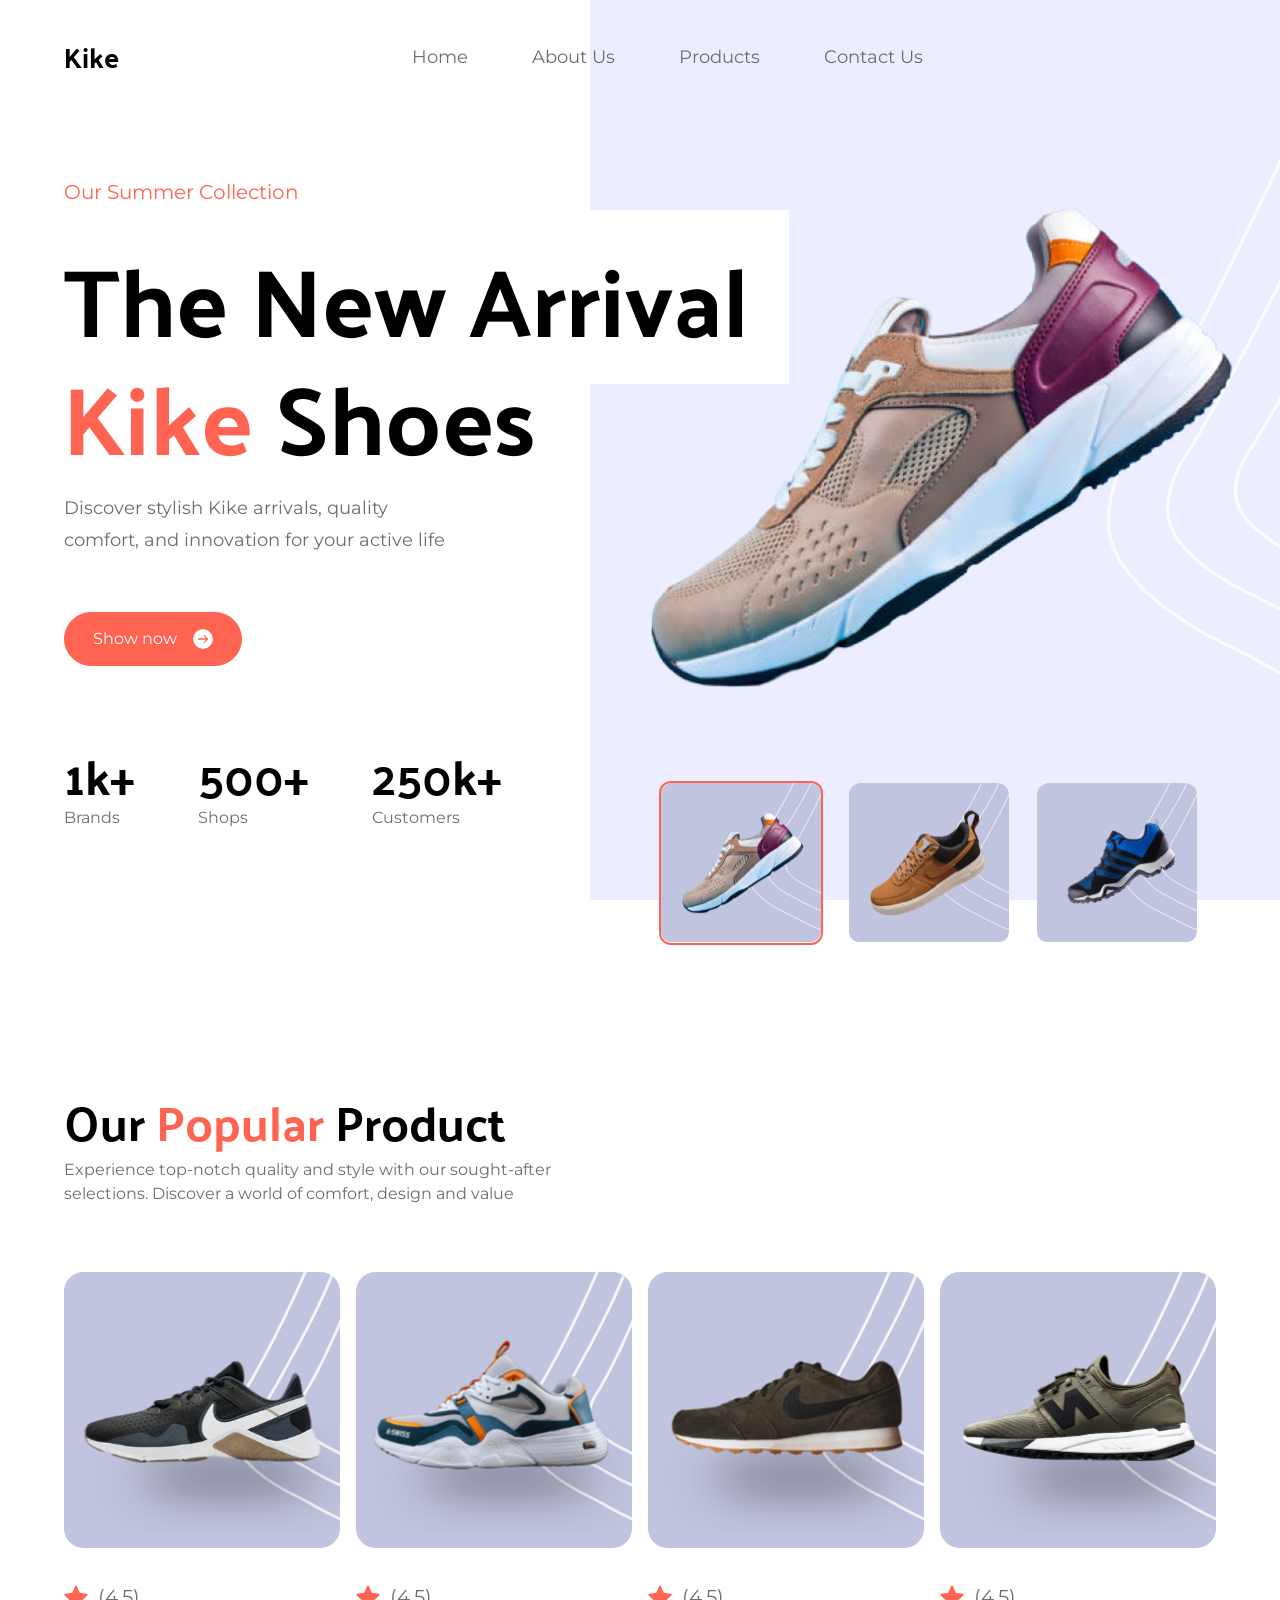
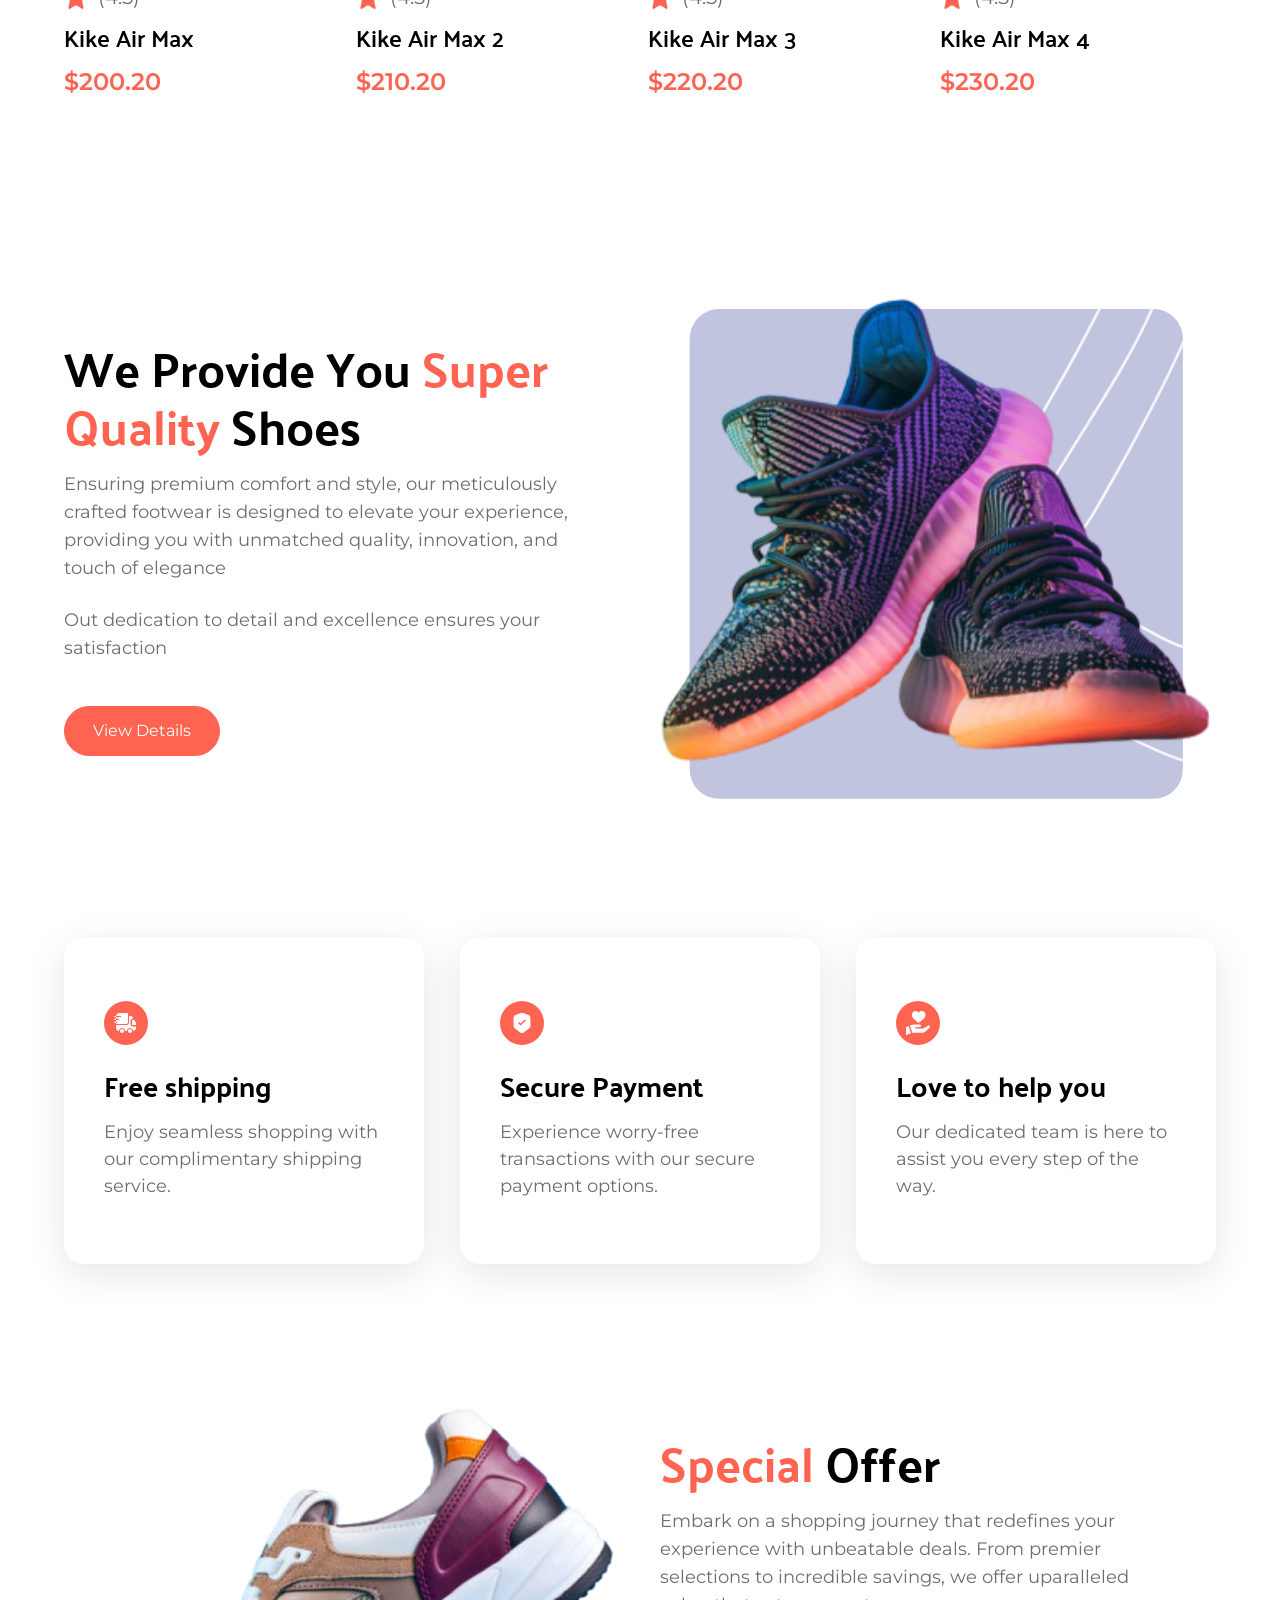
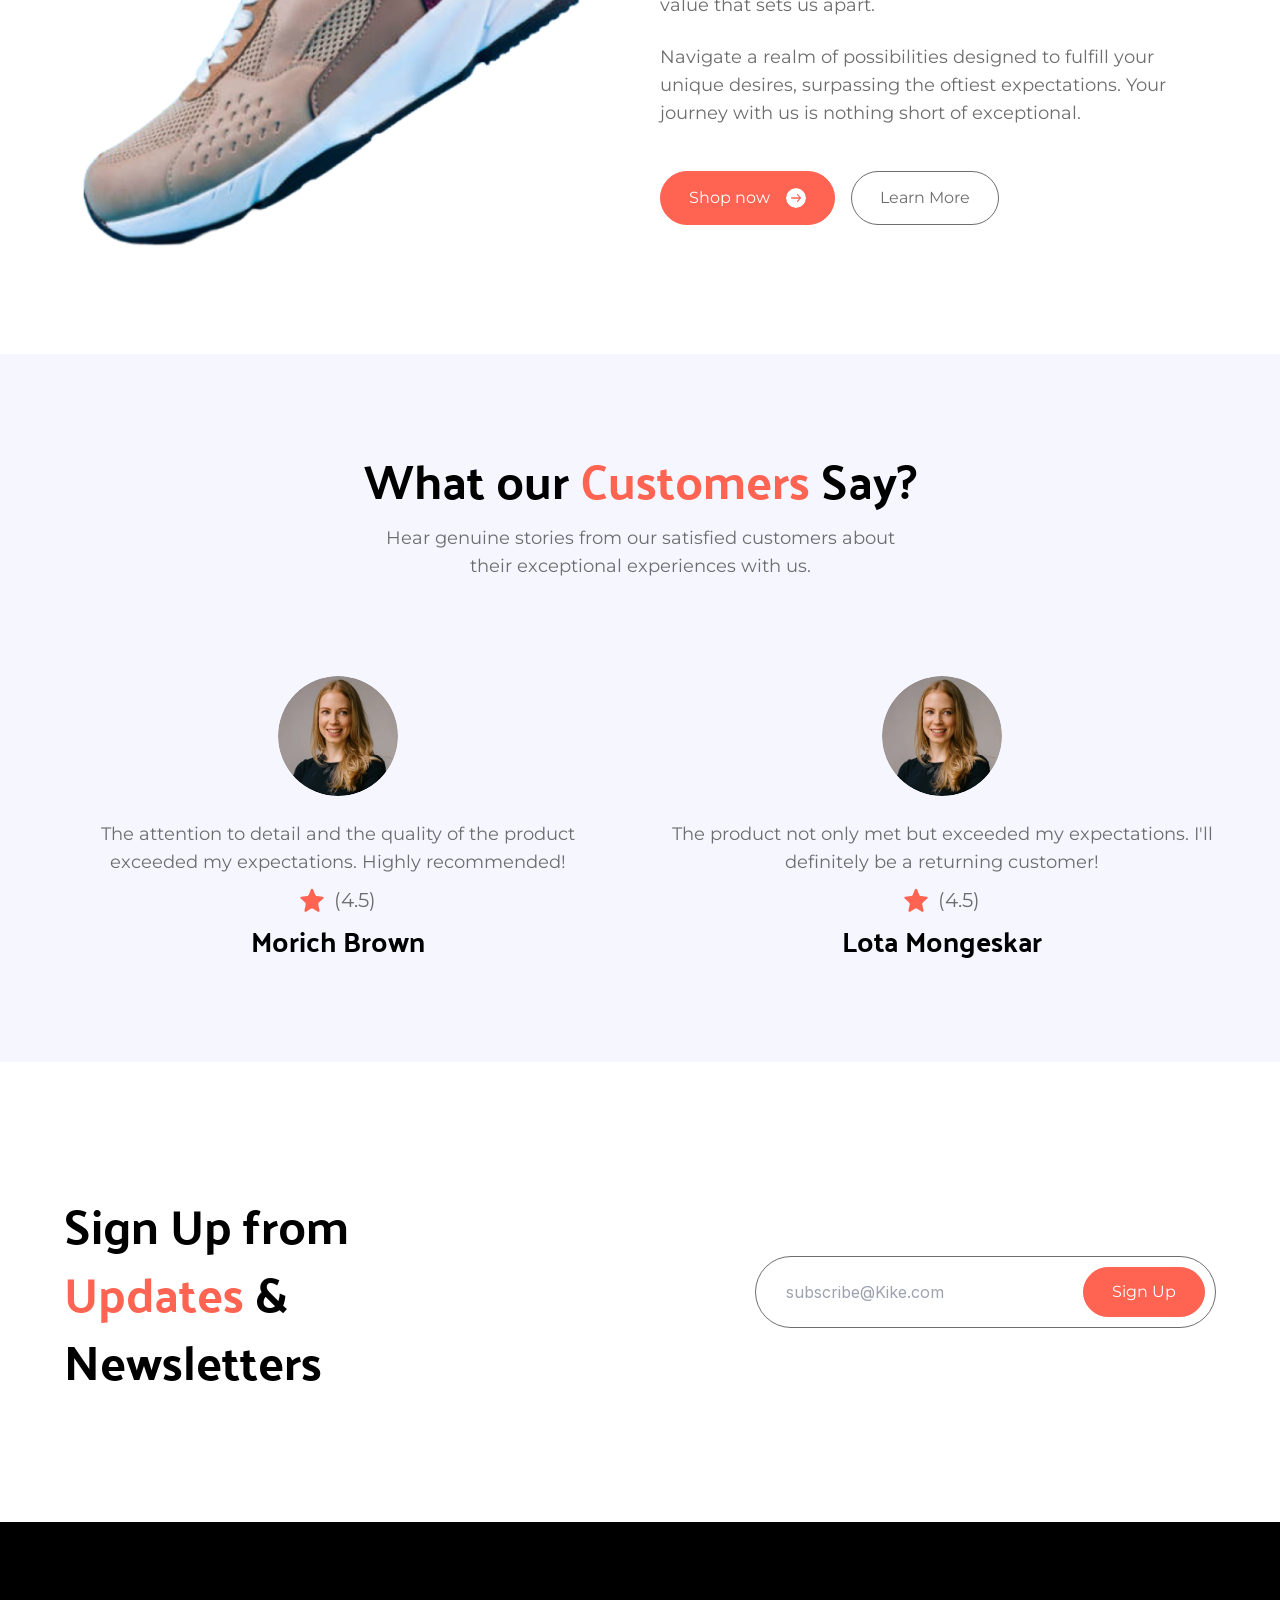
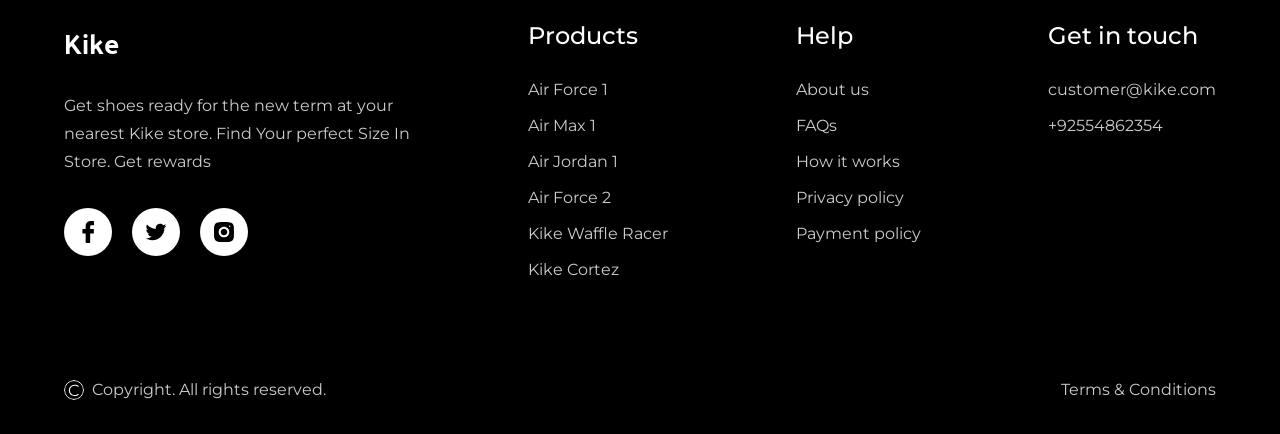
==== commit 7a57fb09: "Build: (9d70d94) replace nike" ====
--- a/index.html
+++ b/index.html
@@ -1,16 +1,16 @@
-<!DOCTYPE html><html lang="en"><head><meta charSet="utf-8"/><meta name="viewport" content="width=device-width, initial-scale=1"/><link rel="preload" href="/_next/static/media/c9a5bc6a7c948fb0-s.p.woff2" as="font" crossorigin="" type="font/woff2"/><link rel="stylesheet" href="/_next/static/css/f8ac2ab8e771abbc.css" data-precedence="next"/><link rel="preload" as="script" fetchPriority="low" href="/_next/static/chunks/webpack-04c090bf27c652c8.js"/><script src="/_next/static/chunks/fd9d1056-be48aeae6e94b8d1.js" async=""></script><script src="/_next/static/chunks/23-f643a56c29eee462.js" async=""></script><script src="/_next/static/chunks/main-app-5eeca01ae77bd3ea.js" async=""></script><script src="/_next/static/chunks/648-7726253cfba88a34.js" async=""></script><script src="/_next/static/chunks/app/page-30a9bd28da793f85.js" async=""></script><script src="/_next/static/chunks/37-a46473c44f4c76d0.js" async=""></script><script src="/_next/static/chunks/app/layout-133de51bbc204d44.js" async=""></script><title>Nike</title><meta name="description" content="Nike test"/><link rel="icon" href="/favicon.ico" type="image/x-icon" sizes="16x16"/><meta name="next-size-adjust"/><script src="/_next/static/chunks/polyfills-78c92fac7aa8fdd8.js" noModule=""></script></head><body class="__className_aaf875"><header class="padding-x py-8 absolute z-20 w-full"><nav class="flex justify-between items-center max-container"><a href="/"><img alt="Logo header" loading="lazy" width="130" height="29" decoding="async" data-nimg="1" style="color:transparent" src="/images/header-logo.svg"/></a><ul class="flex-1 flex justify-center items-center gap-16 max-lg:hidden"><li><a class="font-montserrat leading-normal text-lg text-slate-gray" href="#home">Home</a></li><li><a class="font-montserrat leading-normal text-lg text-slate-gray" href="#about-us">About Us</a></li><li><a class="font-montserrat leading-normal text-lg text-slate-gray" href="#products">Products</a></li><li><a class="font-montserrat leading-normal text-lg text-slate-gray" href="#contact-us">Contact Us</a></li></ul><div class="hidden max-lg:block"><img alt="Icon hamburger" loading="lazy" width="25" height="25" decoding="async" data-nimg="1" style="color:transparent" src="/icons/hamburger.svg"/></div><div class="w-full h-screen bg-coral-red absolute z-40 top-0 left-0 flex justify-center items-center transition-all hidden"><p class="absolute top-10 right-10 text-white cursor-pointer">X</p><ul class="flex-1 flex flex-col justify-center items-center gap-16"><li><a class="font-montserrat leading-normal text-lg text-white" href="#home">Home</a></li><li><a class="font-montserrat leading-normal text-lg text-white" href="#about-us">About Us</a></li><li><a class="font-montserrat leading-normal text-lg text-white" href="#products">Products</a></li><li><a class="font-montserrat leading-normal text-lg text-white" href="#contact-us">Contact Us</a></li></ul></div></nav></header><main class="relative"><section class="xl:padding-l wide:padding-r padding-b"><div class="w-full flex xl:flex-row flex-col justify-center min-h-screen gap-10 max-container" id="home"><div class="relative xl:w-2/5 flex flex-col justify-center items-start w-full max-xl:padding-x pt-28"><p class="text-xl font-montserrat text-coral-red">Our Summer Collection</p><h1 class="mt-10 font-palanquin text-8xl max-sm:text-[72px] max-sm:leading-[82px] font-bold"><span class="xl:bg-white xl:whitespace-nowrap relative z-10 pr-10">The New Arrival</span><br/><span class="text-coral-red inline-block mt-3">Nike </span> <!-- -->Shoes</h1><p class="font-montserrat text-slate-gray text-lg leading-8 mt-6 mb-14 sm:max-w-sm">Discover stylish Nike arrivals, quality comfort, and innovation for your active life</p><button class="flex justify-center items-center gap-2 px-7 py-4 border font-montserrat leading-none rounded-full
+<!DOCTYPE html><html lang="en"><head><meta charSet="utf-8"/><meta name="viewport" content="width=device-width, initial-scale=1"/><link rel="preload" href="/_next/static/media/a34f9d1faa5f3315-s.p.woff2" as="font" crossorigin="" type="font/woff2"/><link rel="stylesheet" href="/_next/static/css/a489eb9fa5e39690.css" data-precedence="next"/><link rel="preload" as="script" fetchPriority="low" href="/_next/static/chunks/webpack-04c090bf27c652c8.js"/><script src="/_next/static/chunks/fd9d1056-be48aeae6e94b8d1.js" async=""></script><script src="/_next/static/chunks/23-f643a56c29eee462.js" async=""></script><script src="/_next/static/chunks/main-app-5eeca01ae77bd3ea.js" async=""></script><script src="/_next/static/chunks/648-7726253cfba88a34.js" async=""></script><script src="/_next/static/chunks/app/page-619fe9f45632f9e2.js" async=""></script><script src="/_next/static/chunks/37-1ba617c350a7d87b.js" async=""></script><script src="/_next/static/chunks/app/layout-2565d9a5e491f6dd.js" async=""></script><title>Kike</title><meta name="description" content="Kike test"/><link rel="icon" href="/favicon.ico" type="image/x-icon" sizes="16x16"/><meta name="next-size-adjust"/><script src="/_next/static/chunks/polyfills-78c92fac7aa8fdd8.js" noModule=""></script></head><body class="__className_d65c78"><header class="padding-x py-8 absolute z-20 w-full"><nav class="flex justify-between items-center max-container"><a href="/"><h3 class="font-palanquin text-3xl font-bold">Kike</h3></a><ul class="flex-1 flex justify-center items-center gap-16 max-lg:hidden"><li><a class="font-montserrat leading-normal text-lg text-slate-gray" href="#home">Home</a></li><li><a class="font-montserrat leading-normal text-lg text-slate-gray" href="#about-us">About Us</a></li><li><a class="font-montserrat leading-normal text-lg text-slate-gray" href="#products">Products</a></li><li><a class="font-montserrat leading-normal text-lg text-slate-gray" href="#contact-us">Contact Us</a></li></ul><div class="hidden max-lg:block"><img alt="Icon hamburger" loading="lazy" width="25" height="25" decoding="async" data-nimg="1" style="color:transparent" src="/icons/hamburger.svg"/></div><div class="w-full h-screen bg-coral-red absolute z-40 top-0 left-0 flex justify-center items-center transition-all hidden"><p class="absolute top-10 right-10 text-white cursor-pointer">X</p><ul class="flex-1 flex flex-col justify-center items-center gap-16"><li><a class="font-montserrat leading-normal text-lg text-white" href="#home">Home</a></li><li><a class="font-montserrat leading-normal text-lg text-white" href="#about-us">About Us</a></li><li><a class="font-montserrat leading-normal text-lg text-white" href="#products">Products</a></li><li><a class="font-montserrat leading-normal text-lg text-white" href="#contact-us">Contact Us</a></li></ul></div></nav></header><main class="relative"><section class="xl:padding-l wide:padding-r padding-b"><div class="w-full flex xl:flex-row flex-col justify-center min-h-screen gap-10 max-container" id="home"><div class="relative xl:w-2/5 flex flex-col justify-center items-start w-full max-xl:padding-x pt-28"><p class="text-xl font-montserrat text-coral-red">Our Summer Collection</p><h1 class="mt-10 font-palanquin text-8xl max-sm:text-[72px] max-sm:leading-[82px] font-bold"><span class="xl:bg-white xl:whitespace-nowrap relative z-10 pr-10">The New Arrival</span><br/><span class="text-coral-red inline-block mt-3">Kike </span> <!-- -->Shoes</h1><p class="font-montserrat text-slate-gray text-lg leading-8 mt-6 mb-14 sm:max-w-sm">Discover stylish Kike arrivals, quality comfort, and innovation for your active life</p><button class="flex justify-center items-center gap-2 px-7 py-4 border font-montserrat leading-none rounded-full
     bg-coral-red  text-white border-coral-red
     undefined
-    ">Show now<img alt="Show now" loading="lazy" width="20" height="20" decoding="async" data-nimg="1" class="ml-2 rounded-full w-5 h-5" style="color:transparent" src="/icons/arrow-right.svg"/></button><div class="flex justify-start items-start flex-wrap w-full mt-20 gap-16"><div class=""><p class="text-4xl font-palanquin font-bold">1k+</p><p class="leading-7 font-montserrat text-slate-gray">Brands</p></div><div class=""><p class="text-4xl font-palanquin font-bold">500+</p><p class="leading-7 font-montserrat text-slate-gray">Shops</p></div><div class=""><p class="text-4xl font-palanquin font-bold">250k+</p><p class="leading-7 font-montserrat text-slate-gray">Customers</p></div></div></div><div class="relative flex-1 flex justify-center items-center xl:min-h-screen max-xl:py-40 bg-primary bg-hero bg-cover bg-center"><img alt="shoe collection" loading="lazy" width="610" height="500" decoding="async" data-nimg="1" class="object-contain relative z-10" style="color:transparent" src="/images/big-shoe1.png"/><div class="flex sm:gap-6 gap-4 absolute -bottom-[5%] sm:left-[10%] max-sm:px-6"><div class=""><div class="border-2 rounded-xl border-coral-red cursor-pointer max-sm:flex-1"><div class="flex justify-center items-center bg-card bg-center bg-cover sm:w-40 sm:h-40 rounded-xl max-sm:p-4"><img alt="shoe collection" loading="lazy" width="127" height="103" decoding="async" data-nimg="1" class="object-contain" style="color:transparent" src="/images/thumbnail-shoe1.svg"/></div></div></div><div class=""><div class="border-2 rounded-xl border-transparent cursor-pointer max-sm:flex-1"><div class="flex justify-center items-center bg-card bg-center bg-cover sm:w-40 sm:h-40 rounded-xl max-sm:p-4"><img alt="shoe collection" loading="lazy" width="127" height="103" decoding="async" data-nimg="1" class="object-contain" style="color:transparent" src="/images/thumbnail-shoe2.svg"/></div></div></div><div class=""><div class="border-2 rounded-xl border-transparent cursor-pointer max-sm:flex-1"><div class="flex justify-center items-center bg-card bg-center bg-cover sm:w-40 sm:h-40 rounded-xl max-sm:p-4"><img alt="shoe collection" loading="lazy" width="127" height="103" decoding="async" data-nimg="1" class="object-contain" style="color:transparent" src="/images/thumbnail-shoe3.svg"/></div></div></div></div></div></div></section><section class="padding" id="products"><div class="max-container max-sm:mt-12"><div class="flex- flex-col justify-start gap-5"><h2 class="text-4xl font-palanquin font-bold">Our <span class="text-coral-red">Popular</span> Product</h2><p class="lg:max-w-lg mt-2 font-montserrat text-slate-gray">Experience top-notch quality and style with our sought-after selections. Discover a world of comfort, design and value</p></div><div class="mt-16 grid lg:grid-cols-4 md:grid-cols-3 sm:grid-cols-2 grid-cols-1 sm:gap-4 gap-14"><div class="flex flex-1 flex-col w-full max-sm:w-full"><img alt="Nike Air Jordan-01" loading="lazy" width="280" height="280" decoding="async" data-nimg="1" class="w-[280px] h-[280px]" style="color:transparent" src="/images/shoe4.svg"/><div class="mt-8 flex justify-start gap-2.5"><img alt="rating" loading="lazy" width="24" height="24" decoding="async" data-nimg="1" style="color:transparent" src="/icons/star.svg"/><p class="font-montserrat text-xl leading-normal text-slate-gray">(4.5)</p></div><h3 class="mt-2 text-2xl leading-normal font-semibold font-palanquin">Nike Air Jordan-01</h3><p class="mt-2 font-semibold font-montserrat text-coral-red text-2xl leading-normal">$200.20</p></div><div class="flex flex-1 flex-col w-full max-sm:w-full"><img alt="Nike Air Jordan-10" loading="lazy" width="280" height="280" decoding="async" data-nimg="1" class="w-[280px] h-[280px]" style="color:transparent" src="/images/shoe5.svg"/><div class="mt-8 flex justify-start gap-2.5"><img alt="rating" loading="lazy" width="24" height="24" decoding="async" data-nimg="1" style="color:transparent" src="/icons/star.svg"/><p class="font-montserrat text-xl leading-normal text-slate-gray">(4.5)</p></div><h3 class="mt-2 text-2xl leading-normal font-semibold font-palanquin">Nike Air Jordan-10</h3><p class="mt-2 font-semibold font-montserrat text-coral-red text-2xl leading-normal">$210.20</p></div><div class="flex flex-1 flex-col w-full max-sm:w-full"><img alt="Nike Air Jordan-100" loading="lazy" width="280" height="280" decoding="async" data-nimg="1" class="w-[280px] h-[280px]" style="color:transparent" src="/images/shoe6.svg"/><div class="mt-8 flex justify-start gap-2.5"><img alt="rating" loading="lazy" width="24" height="24" decoding="async" data-nimg="1" style="color:transparent" src="/icons/star.svg"/><p class="font-montserrat text-xl leading-normal text-slate-gray">(4.5)</p></div><h3 class="mt-2 text-2xl leading-normal font-semibold font-palanquin">Nike Air Jordan-100</h3><p class="mt-2 font-semibold font-montserrat text-coral-red text-2xl leading-normal">$220.20</p></div><div class="flex flex-1 flex-col w-full max-sm:w-full"><img alt="Nike Air Jordan-001" loading="lazy" width="280" height="280" decoding="async" data-nimg="1" class="w-[280px] h-[280px]" style="color:transparent" src="/images/shoe7.svg"/><div class="mt-8 flex justify-start gap-2.5"><img alt="rating" loading="lazy" width="24" height="24" decoding="async" data-nimg="1" style="color:transparent" src="/icons/star.svg"/><p class="font-montserrat text-xl leading-normal text-slate-gray">(4.5)</p></div><h3 class="mt-2 text-2xl leading-normal font-semibold font-palanquin">Nike Air Jordan-001</h3><p class="mt-2 font-semibold font-montserrat text-coral-red text-2xl leading-normal">$230.20</p></div></div></div></section><section class="padding" id="about-us"><div class="flex justify-between items-center max-lg:flex-col gap-10 w-full max-container"><div class="flex flex-1 flex-col"><h2 class="font-palanquin text-4xl capitalize font-bold lg:max-w-lg">We Provide You<span class="text-coral-red "> Super </span><span class="text-coral-red ">Quality</span> Shoes</h2><p class="mt-4 lg:max-w-lg info-text">Ensuring premium comfort and style, our meticulously crafted footwear is designed to elevate your experience, providing you with unmatched quality, innovation, and touch of elegance</p><p class="mt-6 lg:max-w-lg info-text">Out dedication to detail and excellence ensures your satisfaction</p><div class="mt-11"><button class="flex justify-center items-center gap-2 px-7 py-4 border font-montserrat leading-none rounded-full
+    ">Show now<img alt="Show now" loading="lazy" width="20" height="20" decoding="async" data-nimg="1" class="ml-2 rounded-full w-5 h-5" style="color:transparent" src="/icons/arrow-right.svg"/></button><div class="flex justify-start items-start flex-wrap w-full mt-20 gap-16"><div class=""><p class="text-4xl font-palanquin font-bold">1k+</p><p class="leading-7 font-montserrat text-slate-gray">Brands</p></div><div class=""><p class="text-4xl font-palanquin font-bold">500+</p><p class="leading-7 font-montserrat text-slate-gray">Shops</p></div><div class=""><p class="text-4xl font-palanquin font-bold">250k+</p><p class="leading-7 font-montserrat text-slate-gray">Customers</p></div></div></div><div class="relative flex-1 flex justify-center items-center xl:min-h-screen max-xl:py-40 bg-primary bg-hero bg-cover bg-center"><img alt="shoe collection" loading="lazy" width="610" height="500" decoding="async" data-nimg="1" class="object-contain relative z-10" style="color:transparent" src="/images/big-shoe1.png"/><div class="flex sm:gap-6 gap-4 absolute -bottom-[5%] sm:left-[10%] max-sm:px-6"><div class=""><div class="border-2 rounded-xl border-coral-red cursor-pointer max-sm:flex-1"><div class="flex justify-center items-center bg-card bg-center bg-cover sm:w-40 sm:h-40 rounded-xl max-sm:p-4"><img alt="shoe collection" loading="lazy" width="127" height="103" decoding="async" data-nimg="1" class="object-contain" style="color:transparent" src="/images/thumbnail-shoe1.svg"/></div></div></div><div class=""><div class="border-2 rounded-xl border-transparent cursor-pointer max-sm:flex-1"><div class="flex justify-center items-center bg-card bg-center bg-cover sm:w-40 sm:h-40 rounded-xl max-sm:p-4"><img alt="shoe collection" loading="lazy" width="127" height="103" decoding="async" data-nimg="1" class="object-contain" style="color:transparent" src="/images/thumbnail-shoe2.svg"/></div></div></div><div class=""><div class="border-2 rounded-xl border-transparent cursor-pointer max-sm:flex-1"><div class="flex justify-center items-center bg-card bg-center bg-cover sm:w-40 sm:h-40 rounded-xl max-sm:p-4"><img alt="shoe collection" loading="lazy" width="127" height="103" decoding="async" data-nimg="1" class="object-contain" style="color:transparent" src="/images/thumbnail-shoe3.svg"/></div></div></div></div></div></div></section><section class="padding" id="products"><div class="max-container max-sm:mt-12"><div class="flex- flex-col justify-start gap-5"><h2 class="text-4xl font-palanquin font-bold">Our <span class="text-coral-red">Popular</span> Product</h2><p class="lg:max-w-lg mt-2 font-montserrat text-slate-gray">Experience top-notch quality and style with our sought-after selections. Discover a world of comfort, design and value</p></div><div class="mt-16 grid lg:grid-cols-4 md:grid-cols-3 sm:grid-cols-2 grid-cols-1 sm:gap-4 gap-14"><div class="flex flex-1 flex-col w-full max-sm:w-full"><img alt="Kike Air Max" loading="lazy" width="280" height="280" decoding="async" data-nimg="1" class="w-[280px] h-[280px]" style="color:transparent" src="/images/shoe4.svg"/><div class="mt-8 flex justify-start gap-2.5"><img alt="rating" loading="lazy" width="24" height="24" decoding="async" data-nimg="1" style="color:transparent" src="/icons/star.svg"/><p class="font-montserrat text-xl leading-normal text-slate-gray">(4.5)</p></div><h3 class="mt-2 text-2xl leading-normal font-semibold font-palanquin">Kike Air Max</h3><p class="mt-2 font-semibold font-montserrat text-coral-red text-2xl leading-normal">$200.20</p></div><div class="flex flex-1 flex-col w-full max-sm:w-full"><img alt="Kike Air Max 2" loading="lazy" width="280" height="280" decoding="async" data-nimg="1" class="w-[280px] h-[280px]" style="color:transparent" src="/images/shoe5.svg"/><div class="mt-8 flex justify-start gap-2.5"><img alt="rating" loading="lazy" width="24" height="24" decoding="async" data-nimg="1" style="color:transparent" src="/icons/star.svg"/><p class="font-montserrat text-xl leading-normal text-slate-gray">(4.5)</p></div><h3 class="mt-2 text-2xl leading-normal font-semibold font-palanquin">Kike Air Max 2</h3><p class="mt-2 font-semibold font-montserrat text-coral-red text-2xl leading-normal">$210.20</p></div><div class="flex flex-1 flex-col w-full max-sm:w-full"><img alt="Kike Air Max 3" loading="lazy" width="280" height="280" decoding="async" data-nimg="1" class="w-[280px] h-[280px]" style="color:transparent" src="/images/shoe6.svg"/><div class="mt-8 flex justify-start gap-2.5"><img alt="rating" loading="lazy" width="24" height="24" decoding="async" data-nimg="1" style="color:transparent" src="/icons/star.svg"/><p class="font-montserrat text-xl leading-normal text-slate-gray">(4.5)</p></div><h3 class="mt-2 text-2xl leading-normal font-semibold font-palanquin">Kike Air Max 3</h3><p class="mt-2 font-semibold font-montserrat text-coral-red text-2xl leading-normal">$220.20</p></div><div class="flex flex-1 flex-col w-full max-sm:w-full"><img alt="Kike Air Max 4" loading="lazy" width="280" height="280" decoding="async" data-nimg="1" class="w-[280px] h-[280px]" style="color:transparent" src="/images/shoe7.svg"/><div class="mt-8 flex justify-start gap-2.5"><img alt="rating" loading="lazy" width="24" height="24" decoding="async" data-nimg="1" style="color:transparent" src="/icons/star.svg"/><p class="font-montserrat text-xl leading-normal text-slate-gray">(4.5)</p></div><h3 class="mt-2 text-2xl leading-normal font-semibold font-palanquin">Kike Air Max 4</h3><p class="mt-2 font-semibold font-montserrat text-coral-red text-2xl leading-normal">$230.20</p></div></div></div></section><section class="padding" id="about-us"><div class="flex justify-between items-center max-lg:flex-col gap-10 w-full max-container"><div class="flex flex-1 flex-col"><h2 class="font-palanquin text-4xl capitalize font-bold lg:max-w-lg">We Provide You<span class="text-coral-red "> Super </span><span class="text-coral-red ">Quality</span> Shoes</h2><p class="mt-4 lg:max-w-lg info-text">Ensuring premium comfort and style, our meticulously crafted footwear is designed to elevate your experience, providing you with unmatched quality, innovation, and touch of elegance</p><p class="mt-6 lg:max-w-lg info-text">Out dedication to detail and excellence ensures your satisfaction</p><div class="mt-11"><button class="flex justify-center items-center gap-2 px-7 py-4 border font-montserrat leading-none rounded-full
     bg-coral-red  text-white border-coral-red
     undefined
-    ">View Details</button></div></div><div class="flex-1 justify-center items-center"><img alt="shoe8" loading="lazy" width="570" height="522" decoding="async" data-nimg="1" class="object-contain" style="color:transparent" src="/images/shoe8.svg"/></div></div></section><section class="padding-x py-10"><div class="max-container flex justify-center flex-wrap gap-9"><div class="flex-1 sm:w-[350px] sm:min-w-[350px] w-full rounded-[20px] shadow-3xl px-10 py-16"><div class="w-11 h-11 justify-center items-center bg-coral-red rounded-full flex"><img alt="Free shipping" loading="lazy" width="24" height="24" decoding="async" data-nimg="1" style="color:transparent" src="/icons/truck-fast.svg"/></div><h3 class="mt-5 font-palanquin text-3xl leading-normal font-bold">Free shipping</h3><p class="mt-3 break-words font-montserrat text-lg leading-normal text-slate-gray">Enjoy seamless shopping with our complimentary shipping service.</p></div><div class="flex-1 sm:w-[350px] sm:min-w-[350px] w-full rounded-[20px] shadow-3xl px-10 py-16"><div class="w-11 h-11 justify-center items-center bg-coral-red rounded-full flex"><img alt="Secure Payment" loading="lazy" width="24" height="24" decoding="async" data-nimg="1" style="color:transparent" src="/icons/shield-tick.svg"/></div><h3 class="mt-5 font-palanquin text-3xl leading-normal font-bold">Secure Payment</h3><p class="mt-3 break-words font-montserrat text-lg leading-normal text-slate-gray">Experience worry-free transactions with our secure payment options.</p></div><div class="flex-1 sm:w-[350px] sm:min-w-[350px] w-full rounded-[20px] shadow-3xl px-10 py-16"><div class="w-11 h-11 justify-center items-center bg-coral-red rounded-full flex"><img alt="Love to help you" loading="lazy" width="24" height="24" decoding="async" data-nimg="1" style="color:transparent" src="/icons/support.svg"/></div><h3 class="mt-5 font-palanquin text-3xl leading-normal font-bold">Love to help you</h3><p class="mt-3 break-words font-montserrat text-lg leading-normal text-slate-gray">Our dedicated team is here to assist you every step of the way.</p></div></div></section><section class="padding"><div class="flex flex-wrap justify-center items-center max-xl:flex-col-reverse gap-10 max-container"><div class="flex-1"><img alt="offer" loading="lazy" width="773" height="687" decoding="async" data-nimg="1" class="object-contain w-full" style="color:transparent" src="./images/offer.svg"/></div><div class="flex flex-1 flex-col"><h2 class="font-palanquin text-4xl capitalize font-bold lg:max-w-lg"><span class="text-coral-red "> Special </span> Offer</h2><p class="mt-4 lg:max-w-lg info-text">Embark on a shopping journey that redefines your experience with unbeatable deals. From premier selections to incredible savings, we offer uparalleled value that sets us apart.</p><p class="mt-6 lg:max-w-lg info-text">Navigate a realm of possibilities designed to fulfill your unique desires, surpassing the oftiest expectations. Your journey with us is nothing short of exceptional.</p><div class="mt-11 flex flex-wrap gap-4"><button class="flex justify-center items-center gap-2 px-7 py-4 border font-montserrat leading-none rounded-full
+    ">View Details</button></div></div><div class="flex-1 justify-center items-center"><img alt="shoe8" loading="lazy" width="570" height="522" decoding="async" data-nimg="1" class="object-contain" style="color:transparent" src="/images/shoe8.svg"/></div></div></section><section class="padding-x py-10"><div class="max-container flex justify-center flex-wrap gap-9"><div class="flex-1 sm:w-[350px] sm:min-w-[350px] w-full rounded-[20px] shadow-3xl px-10 py-16"><div class="w-11 h-11 justify-center items-center bg-coral-red rounded-full flex"><img alt="Free shipping" loading="lazy" width="24" height="24" decoding="async" data-nimg="1" style="color:transparent" src="/icons/truck-fast.svg"/></div><h3 class="mt-5 font-palanquin text-3xl leading-normal font-bold">Free shipping</h3><p class="mt-3 break-words font-montserrat text-lg leading-normal text-slate-gray">Enjoy seamless shopping with our complimentary shipping service.</p></div><div class="flex-1 sm:w-[350px] sm:min-w-[350px] w-full rounded-[20px] shadow-3xl px-10 py-16"><div class="w-11 h-11 justify-center items-center bg-coral-red rounded-full flex"><img alt="Secure Payment" loading="lazy" width="24" height="24" decoding="async" data-nimg="1" style="color:transparent" src="/icons/shield-tick.svg"/></div><h3 class="mt-5 font-palanquin text-3xl leading-normal font-bold">Secure Payment</h3><p class="mt-3 break-words font-montserrat text-lg leading-normal text-slate-gray">Experience worry-free transactions with our secure payment options.</p></div><div class="flex-1 sm:w-[350px] sm:min-w-[350px] w-full rounded-[20px] shadow-3xl px-10 py-16"><div class="w-11 h-11 justify-center items-center bg-coral-red rounded-full flex"><img alt="Love to help you" loading="lazy" width="24" height="24" decoding="async" data-nimg="1" style="color:transparent" src="/icons/support.svg"/></div><h3 class="mt-5 font-palanquin text-3xl leading-normal font-bold">Love to help you</h3><p class="mt-3 break-words font-montserrat text-lg leading-normal text-slate-gray">Our dedicated team is here to assist you every step of the way.</p></div></div></section><section class="padding"><div class="flex flex-wrap justify-center items-center max-xl:flex-col-reverse gap-10 max-container"><div class="flex-1"><img alt="offer" loading="lazy" width="773" height="687" decoding="async" data-nimg="1" class="object-contain w-full" style="color:transparent" src="./images/big-shoe1.png"/></div><div class="flex flex-1 flex-col"><h2 class="font-palanquin text-4xl capitalize font-bold lg:max-w-lg"><span class="text-coral-red "> Special </span> Offer</h2><p class="mt-4 lg:max-w-lg info-text">Embark on a shopping journey that redefines your experience with unbeatable deals. From premier selections to incredible savings, we offer uparalleled value that sets us apart.</p><p class="mt-6 lg:max-w-lg info-text">Navigate a realm of possibilities designed to fulfill your unique desires, surpassing the oftiest expectations. Your journey with us is nothing short of exceptional.</p><div class="mt-11 flex flex-wrap gap-4"><button class="flex justify-center items-center gap-2 px-7 py-4 border font-montserrat leading-none rounded-full
     bg-coral-red  text-white border-coral-red
     undefined
     ">Shop now<img alt="Shop now" loading="lazy" width="20" height="20" decoding="async" data-nimg="1" class="ml-2 rounded-full w-5 h-5" style="color:transparent" src="/icons/arrow-right.svg"/></button><button class="flex justify-center items-center gap-2 px-7 py-4 border font-montserrat leading-none rounded-full
     bg-white border-slate-gray text-slate-gray
     undefined
-    ">Learn More</button></div></div></div></section><section class="bg-pale-blue padding"><div class="max-container"><h3 class="font-palanquin text-center text-4xl font-bold">What our<span class="text-coral-red"> Customers</span> Say?</h3><p class="info-text m-auto mt-4 max-w-lg text-center">Hear genuine stories from our satisfied customers about their exceptional experiences with us.</p><div class="mt-24 flex flex-1 justify-evenly items-center max-lg:flex-col gap-14"><div class="flex justify-center items-center flex-col"><img alt="customer" loading="lazy" width="120" height="120" decoding="async" data-nimg="1" class="rounded-full object-cover w-[120px] h-[120px]" style="color:transparent" src="/images/customer2.svg"/><p class="mt-6 max-w-screen-sm text-center info-text">The attention to detail and the quality of the product exceeded my expectations. Highly recommended!</p><div class="mt-3 flex justify-center items-center gap-2.5"><img alt="star" loading="lazy" width="24" height="24" decoding="async" data-nimg="1" class="object-contain m-0" style="color:transparent" src="/icons/star.svg"/><p class="text-xl font-montserrat text-slate-gray">(<!-- -->4.5<!-- -->)</p></div><h3 class="mt-1 font-palanquin text-3xl text-center font-bold">Morich Brown</h3></div><div class="flex justify-center items-center flex-col"><img alt="customer" loading="lazy" width="120" height="120" decoding="async" data-nimg="1" class="rounded-full object-cover w-[120px] h-[120px]" style="color:transparent" src="/images/customer2.svg"/><p class="mt-6 max-w-screen-sm text-center info-text">The product not only met but exceeded my expectations. I&#x27;ll definitely be a returning customer!</p><div class="mt-3 flex justify-center items-center gap-2.5"><img alt="star" loading="lazy" width="24" height="24" decoding="async" data-nimg="1" class="object-contain m-0" style="color:transparent" src="/icons/star.svg"/><p class="text-xl font-montserrat text-slate-gray">(<!-- -->4.5<!-- -->)</p></div><h3 class="mt-1 font-palanquin text-3xl text-center font-bold">Lota Mongeskar</h3></div></div></div></section><section class="padding-x sm:py-32 py-16 w-full" id="contact-us"><div class="max-container flex justify-between items-center max-lg:flex-col gap-10"><h3 class="text-4xl leading-[68px] lg:max-w-md font-palanquin font-bold ">Sign Up from<span class="text-coral-red"> Updates</span> &amp; Newsletters</h3><div class="lg:max-w-[40%] w-full flex items-center max-sm:flex-col gap-5 p-2.5 sm:border sm:border-slate-gray rounded-full"><input type="text" placeholder="subscribe@nike.com" class="input"/><div class="flex max-sm:justify-end items-center max-sm:w-full"><button class="flex justify-center items-center gap-2 px-7 py-4 border font-montserrat leading-none rounded-full
+    ">Learn More</button></div></div></div></section><section class="bg-pale-blue padding"><div class="max-container"><h3 class="font-palanquin text-center text-4xl font-bold">What our<span class="text-coral-red"> Customers</span> Say?</h3><p class="info-text m-auto mt-4 max-w-lg text-center">Hear genuine stories from our satisfied customers about their exceptional experiences with us.</p><div class="mt-24 flex flex-1 justify-evenly items-center max-lg:flex-col gap-14"><div class="flex justify-center items-center flex-col"><img alt="customer" loading="lazy" width="120" height="120" decoding="async" data-nimg="1" class="rounded-full object-cover w-[120px] h-[120px]" style="color:transparent" src="/images/customer2.svg"/><p class="mt-6 max-w-screen-sm text-center info-text">The attention to detail and the quality of the product exceeded my expectations. Highly recommended!</p><div class="mt-3 flex justify-center items-center gap-2.5"><img alt="star" loading="lazy" width="24" height="24" decoding="async" data-nimg="1" class="object-contain m-0" style="color:transparent" src="/icons/star.svg"/><p class="text-xl font-montserrat text-slate-gray">(<!-- -->4.5<!-- -->)</p></div><h3 class="mt-1 font-palanquin text-3xl text-center font-bold">Morich Brown</h3></div><div class="flex justify-center items-center flex-col"><img alt="customer" loading="lazy" width="120" height="120" decoding="async" data-nimg="1" class="rounded-full object-cover w-[120px] h-[120px]" style="color:transparent" src="/images/customer2.svg"/><p class="mt-6 max-w-screen-sm text-center info-text">The product not only met but exceeded my expectations. I&#x27;ll definitely be a returning customer!</p><div class="mt-3 flex justify-center items-center gap-2.5"><img alt="star" loading="lazy" width="24" height="24" decoding="async" data-nimg="1" class="object-contain m-0" style="color:transparent" src="/icons/star.svg"/><p class="text-xl font-montserrat text-slate-gray">(<!-- -->4.5<!-- -->)</p></div><h3 class="mt-1 font-palanquin text-3xl text-center font-bold">Lota Mongeskar</h3></div></div></div></section><section class="padding-x sm:py-32 py-16 w-full" id="contact-us"><div class="max-container flex justify-between items-center max-lg:flex-col gap-10"><h3 class="text-4xl leading-[68px] lg:max-w-md font-palanquin font-bold ">Sign Up from<span class="text-coral-red"> Updates</span> &amp; Newsletters</h3><div class="lg:max-w-[40%] w-full flex items-center max-sm:flex-col gap-5 p-2.5 sm:border sm:border-slate-gray rounded-full"><input type="text" placeholder="subscribe@Kike.com" class="input"/><div class="flex max-sm:justify-end items-center max-sm:w-full"><button class="flex justify-center items-center gap-2 px-7 py-4 border font-montserrat leading-none rounded-full
     bg-coral-red  text-white border-coral-red
     w-full
-    ">Sign Up</button></div></div></div></section></main><footer class="bg-black padding-x padding-t pb-8"><div class="max-container"><div class="flex justify-between item-start gap-20 flex-wrap max-lg:flex-col"><div class="flex flex-col items-start"><a href="/"><img alt="logo" loading="lazy" width="150" height="46" decoding="async" data-nimg="1" style="color:transparent" src="/images/footer-logo.svg"/></a><p class="mt-6 text-base leading-7 font-montserrat text-white-400 sm:max-w-sm">Get shoes ready for the new term at your nearest Nike store. Find Your perfect Size In Store. Get rewards</p><div class="flex items-center gap-5 mt-8"><div class="flex justify-center items-center w-12 h-12 bg-white rounded-full"><img alt="facebook logo" loading="lazy" width="24" height="24" decoding="async" data-nimg="1" style="color:transparent" src="/icons/facebook.svg"/></div><div class="flex justify-center items-center w-12 h-12 bg-white rounded-full"><img alt="twitter logo" loading="lazy" width="24" height="24" decoding="async" data-nimg="1" style="color:transparent" src="/icons/twitter.svg"/></div><div class="flex justify-center items-center w-12 h-12 bg-white rounded-full"><img alt="instagram logo" loading="lazy" width="24" height="24" decoding="async" data-nimg="1" style="color:transparent" src="/icons/instagram.svg"/></div></div></div><div class="flex flex-1 justify-between lg:gap-10 gap-20 flex-wrap"><div class=""><h4 class="text-white font-montserrat text-2xl leading-normal font-medium mb-6">Products</h4><ul><li class="mt-3 text-white-400 font-montserrat text-base leading-normal hover:text-slate-gray cursor-pointer"><a href="/">Air Force 1</a></li><li class="mt-3 text-white-400 font-montserrat text-base leading-normal hover:text-slate-gray cursor-pointer"><a href="/">Air Max 1</a></li><li class="mt-3 text-white-400 font-montserrat text-base leading-normal hover:text-slate-gray cursor-pointer"><a href="/">Air Jordan 1</a></li><li class="mt-3 text-white-400 font-montserrat text-base leading-normal hover:text-slate-gray cursor-pointer"><a href="/">Air Force 2</a></li><li class="mt-3 text-white-400 font-montserrat text-base leading-normal hover:text-slate-gray cursor-pointer"><a href="/">Nike Waffle Racer</a></li><li class="mt-3 text-white-400 font-montserrat text-base leading-normal hover:text-slate-gray cursor-pointer"><a href="/">Nike Cortez</a></li></ul></div><div class=""><h4 class="text-white font-montserrat text-2xl leading-normal font-medium mb-6">Help</h4><ul><li class="mt-3 text-white-400 font-montserrat text-base leading-normal hover:text-slate-gray cursor-pointer"><a href="/">About us</a></li><li class="mt-3 text-white-400 font-montserrat text-base leading-normal hover:text-slate-gray cursor-pointer"><a href="/">FAQs</a></li><li class="mt-3 text-white-400 font-montserrat text-base leading-normal hover:text-slate-gray cursor-pointer"><a href="/">How it works</a></li><li class="mt-3 text-white-400 font-montserrat text-base leading-normal hover:text-slate-gray cursor-pointer"><a href="/">Privacy policy</a></li><li class="mt-3 text-white-400 font-montserrat text-base leading-normal hover:text-slate-gray cursor-pointer"><a href="/">Payment policy</a></li></ul></div><div class=""><h4 class="text-white font-montserrat text-2xl leading-normal font-medium mb-6">Get in touch</h4><ul><li class="mt-3 text-white-400 font-montserrat text-base leading-normal hover:text-slate-gray cursor-pointer"><a href="mailto:customer@nike.com">customer@nike.com</a></li><li class="mt-3 text-white-400 font-montserrat text-base leading-normal hover:text-slate-gray cursor-pointer"><a href="tel:+92554862354">+92554862354</a></li></ul></div></div></div><div class="flex justify-between text-white-400 mt-24 max-sm:flex-col max-sm:items-center"><div class="flex flex-1 justify-start items-center gap-2 font-montserrat cursor-pointer"><img alt="copyright" loading="lazy" width="20" height="20" decoding="async" data-nimg="1" class="rounded-full m-0" style="color:transparent" src="/icons/copyright-sign.svg"/><p>Copyright. All rights reserved.</p></div><p class="font-montserrat cursor-pointer">Terms &amp; Conditions</p></div></div></footer><script src="/_next/static/chunks/webpack-04c090bf27c652c8.js" async=""></script><script>(self.__next_f=self.__next_f||[]).push([0]);self.__next_f.push([2,null])</script><script>self.__next_f.push([1,"1:HL[\"/_next/static/media/c9a5bc6a7c948fb0-s.p.woff2\",\"font\",{\"crossOrigin\":\"\",\"type\":\"font/woff2\"}]\n2:HL[\"/_next/static/css/f8ac2ab8e771abbc.css\",\"style\"]\n"])</script><script>self.__next_f.push([1,"3:I[5751,[],\"\"]\n5:I[7378,[\"648\",\"static/chunks/648-7726253cfba88a34.js\",\"931\",\"static/chunks/app/page-30a9bd28da793f85.js\"],\"default\"]\n6:I[8173,[\"648\",\"static/chunks/648-7726253cfba88a34.js\",\"931\",\"static/chunks/app/page-30a9bd28da793f85.js\"],\"Image\"]\n7:I[552,[\"648\",\"static/chunks/648-7726253cfba88a34.js\",\"37\",\"static/chunks/37-a46473c44f4c76d0.js\",\"185\",\"static/chunks/app/layout-133de51bbc204d44.js\"],\"default\"]\n8:I[9275,[],\"\"]\n9:I[1343,[],\"\"]\na:I[231,[\"648\",\"static/chunks/648-7726253cfba88a34.js\",\"37\",\"static/chunks/37-a46473c44f4c76d0.js\",\"185\",\"static/chunks/app/layout-133de51bbc204d44.js\"],\"\"]\nc:I[6130,[],\"\"]\nd:[]\n"])</script><script>self.__next_f.push([1,"0:[[[\"$\",\"link\",\"0\",{\"rel\":\"stylesheet\",\"href\":\"/_next/static/css/f8ac2ab8e771abbc.css\",\"precedence\":\"next\",\"crossOrigin\":\"$undefined\"}]],[\"$\",\"$L3\",null,{\"buildId\":\"WBmPE8KzsRoDNFffR9IJt\",\"assetPrefix\":\"\",\"initialCanonicalUrl\":\"/\",\"initialTree\":[\"\",{\"children\":[\"__PAGE__\",{}]},\"$undefined\",\"$undefined\",true],\"initialSeedData\":[\"\",{\"children\":[\"__PAGE__\",{},[[\"$L4\",[[\"$\",\"$L5\",null,{}],[\"$\",\"section\",null,{\"className\":\"padding\",\"id\":\"products\",\"children\":[\"$\",\"div\",null,{\"className\":\"max-container max-sm:mt-12\",\"children\":[[\"$\",\"div\",null,{\"className\":\"flex- flex-col justify-start gap-5\",\"children\":[[\"$\",\"h2\",null,{\"className\":\"text-4xl font-palanquin font-bold\",\"children\":[\"Our \",[\"$\",\"span\",null,{\"className\":\"text-coral-red\",\"children\":\"Popular\"}],\" Product\"]}],[\"$\",\"p\",null,{\"className\":\"lg:max-w-lg mt-2 font-montserrat text-slate-gray\",\"children\":\"Experience top-notch quality and style with our sought-after selections. Discover a world of comfort, design and value\"}]]}],[\"$\",\"div\",null,{\"className\":\"mt-16 grid lg:grid-cols-4 md:grid-cols-3 sm:grid-cols-2 grid-cols-1 sm:gap-4 gap-14\",\"children\":[[\"$\",\"div\",null,{\"className\":\"flex flex-1 flex-col w-full max-sm:w-full\",\"children\":[[\"$\",\"$L6\",null,{\"src\":\"/images/shoe4.svg\",\"alt\":\"Nike Air Jordan-01\",\"width\":280,\"height\":280,\"className\":\"w-[280px] h-[280px]\"}],[\"$\",\"div\",null,{\"className\":\"mt-8 flex justify-start gap-2.5\",\"children\":[[\"$\",\"$L6\",null,{\"src\":\"/icons/star.svg\",\"alt\":\"rating\",\"width\":24,\"height\":24}],[\"$\",\"p\",null,{\"className\":\"font-montserrat text-xl leading-normal text-slate-gray\",\"children\":\"(4.5)\"}]]}],[\"$\",\"h3\",null,{\"className\":\"mt-2 text-2xl leading-normal font-semibold font-palanquin\",\"children\":\"Nike Air Jordan-01\"}],[\"$\",\"p\",null,{\"className\":\"mt-2 font-semibold font-montserrat text-coral-red text-2xl leading-normal\",\"children\":\"$$200.20\"}]]}],[\"$\",\"div\",null,{\"className\":\"flex flex-1 flex-col w-full max-sm:w-full\",\"children\":[[\"$\",\"$L6\",null,{\"src\":\"/images/shoe5.svg\",\"alt\":\"Nike Air Jordan-10\",\"width\":280,\"height\":280,\"className\":\"w-[280px] h-[280px]\"}],[\"$\",\"div\",null,{\"className\":\"mt-8 flex justify-start gap-2.5\",\"children\":[[\"$\",\"$L6\",null,{\"src\":\"/icons/star.svg\",\"alt\":\"rating\",\"width\":24,\"height\":24}],[\"$\",\"p\",null,{\"className\":\"font-montserrat text-xl leading-normal text-slate-gray\",\"children\":\"(4.5)\"}]]}],[\"$\",\"h3\",null,{\"className\":\"mt-2 text-2xl leading-normal font-semibold font-palanquin\",\"children\":\"Nike Air Jordan-10\"}],[\"$\",\"p\",null,{\"className\":\"mt-2 font-semibold font-montserrat text-coral-red text-2xl leading-normal\",\"children\":\"$$210.20\"}]]}],[\"$\",\"div\",null,{\"className\":\"flex flex-1 flex-col w-full max-sm:w-full\",\"children\":[[\"$\",\"$L6\",null,{\"src\":\"/images/shoe6.svg\",\"alt\":\"Nike Air Jordan-100\",\"width\":280,\"height\":280,\"className\":\"w-[280px] h-[280px]\"}],[\"$\",\"div\",null,{\"className\":\"mt-8 flex justify-start gap-2.5\",\"children\":[[\"$\",\"$L6\",null,{\"src\":\"/icons/star.svg\",\"alt\":\"rating\",\"width\":24,\"height\":24}],[\"$\",\"p\",null,{\"className\":\"font-montserrat text-xl leading-normal text-slate-gray\",\"children\":\"(4.5)\"}]]}],[\"$\",\"h3\",null,{\"className\":\"mt-2 text-2xl leading-normal font-semibold font-palanquin\",\"children\":\"Nike Air Jordan-100\"}],[\"$\",\"p\",null,{\"className\":\"mt-2 font-semibold font-montserrat text-coral-red text-2xl leading-normal\",\"children\":\"$$220.20\"}]]}],[\"$\",\"div\",null,{\"className\":\"flex flex-1 flex-col w-full max-sm:w-full\",\"children\":[[\"$\",\"$L6\",null,{\"src\":\"/images/shoe7.svg\",\"alt\":\"Nike Air Jordan-001\",\"width\":280,\"height\":280,\"className\":\"w-[280px] h-[280px]\"}],[\"$\",\"div\",null,{\"className\":\"mt-8 flex justify-start gap-2.5\",\"children\":[[\"$\",\"$L6\",null,{\"src\":\"/icons/star.svg\",\"alt\":\"rating\",\"width\":24,\"height\":24}],[\"$\",\"p\",null,{\"className\":\"font-montserrat text-xl leading-normal text-slate-gray\",\"children\":\"(4.5)\"}]]}],[\"$\",\"h3\",null,{\"className\":\"mt-2 text-2xl leading-normal font-semibold font-palanquin\",\"children\":\"Nike Air Jordan-001\"}],[\"$\",\"p\",null,{\"className\":\"mt-2 font-semibold font-montserrat text-coral-red text-2xl leading-normal\",\"children\":\"$$230.20\"}]]}]]}]]}]}],[\"$\",\"section\",null,{\"className\":\"padding\",\"id\":\"about-us\",\"children\":[\"$\",\"div\",null,{\"className\":\"flex justify-between items-center max-lg:flex-col gap-10 w-full max-container\",\"children\":[[\"$\",\"div\",null,{\"className\":\"flex flex-1 flex-col\",\"children\":[[\"$\",\"h2\",null,{\"className\":\"font-palanquin text-4xl capitalize font-bold lg:max-w-lg\",\"children\":[\"We Provide You\",[\"$\",\"span\",null,{\"className\":\"text-coral-red \",\"children\":\" Super \"}],[\"$\",\"span\",null,{\"className\":\"text-coral-red \",\"children\":\"Quality\"}],\" Shoes\"]}],[\"$\",\"p\",null,{\"className\":\"mt-4 lg:max-w-lg info-text\",\"children\":\"Ensuring premium comfort and style, our meticulously crafted footwear is designed to elevate your experience, providing you with unmatched quality, innovation, and touch of elegance\"}],[\"$\",\"p\",null,{\"className\":\"mt-6 lg:max-w-lg info-text\",\"children\":\"Out dedication to detail and excellence ensures your satisfaction\"}],[\"$\",\"div\",null,{\"className\":\"mt-11\",\"children\":[\"$\",\"button\",null,{\"className\":\"flex justify-center items-center gap-2 px-7 py-4 border font-montserrat leading-none rounded-full\\n    bg-coral-red  text-white border-coral-red\\n    undefined\\n    \",\"children\":[\"View Details\",\"$undefined\"]}]}]]}],[\"$\",\"div\",null,{\"className\":\"flex-1 justify-center items-center\",\"children\":[\"$\",\"$L6\",null,{\"src\":\"/images/shoe8.svg\",\"alt\":\"shoe8\",\"width\":570,\"height\":522,\"className\":\"object-contain\"}]}]]}]}],[\"$\",\"section\",null,{\"className\":\"padding-x py-10\",\"children\":[\"$\",\"div\",null,{\"className\":\"max-container flex justify-center flex-wrap gap-9\",\"children\":[[\"$\",\"div\",null,{\"className\":\"flex-1 sm:w-[350px] sm:min-w-[350px] w-full rounded-[20px] shadow-3xl px-10 py-16\",\"children\":[[\"$\",\"div\",null,{\"className\":\"w-11 h-11 justify-center items-center bg-coral-red rounded-full flex\",\"children\":[\"$\",\"$L6\",null,{\"src\":\"/icons/truck-fast.svg\",\"alt\":\"Free shipping\",\"width\":24,\"height\":24}]}],[\"$\",\"h3\",null,{\"className\":\"mt-5 font-palanquin text-3xl leading-normal font-bold\",\"children\":\"Free shipping\"}],[\"$\",\"p\",null,{\"className\":\"mt-3 break-words font-montserrat text-lg leading-normal text-slate-gray\",\"children\":\"Enjoy seamless shopping with our complimentary shipping service.\"}]]}],[\"$\",\"div\",null,{\"className\":\"flex-1 sm:w-[350px] sm:min-w-[350px] w-full rounded-[20px] shadow-3xl px-10 py-16\",\"children\":[[\"$\",\"div\",null,{\"className\":\"w-11 h-11 justify-center items-center bg-coral-red rounded-full flex\",\"children\":[\"$\",\"$L6\",null,{\"src\":\"/icons/shield-tick.svg\",\"alt\":\"Secure Payment\",\"width\":24,\"height\":24}]}],[\"$\",\"h3\",null,{\"className\":\"mt-5 font-palanquin text-3xl leading-normal font-bold\",\"children\":\"Secure Payment\"}],[\"$\",\"p\",null,{\"className\":\"mt-3 break-words font-montserrat text-lg leading-normal text-slate-gray\",\"children\":\"Experience worry-free transactions with our secure payment options.\"}]]}],[\"$\",\"div\",null,{\"className\":\"flex-1 sm:w-[350px] sm:min-w-[350px] w-full rounded-[20px] shadow-3xl px-10 py-16\",\"children\":[[\"$\",\"div\",null,{\"className\":\"w-11 h-11 justify-center items-center bg-coral-red rounded-full flex\",\"children\":[\"$\",\"$L6\",null,{\"src\":\"/icons/support.svg\",\"alt\":\"Love to help you\",\"width\":24,\"height\":24}]}],[\"$\",\"h3\",null,{\"className\":\"mt-5 font-palanquin text-3xl leading-normal font-bold\",\"children\":\"Love to help you\"}],[\"$\",\"p\",null,{\"className\":\"mt-3 break-words font-montserrat text-lg leading-normal text-slate-gray\",\"children\":\"Our dedicated team is here to assist you every step of the way.\"}]]}]]}]}],[\"$\",\"section\",null,{\"className\":\"padding\",\"children\":[\"$\",\"div\",null,{\"className\":\"flex flex-wrap justify-center items-center max-xl:flex-col-reverse gap-10 max-container\",\"children\":[[\"$\",\"div\",null,{\"className\":\"flex-1\",\"children\":[\"$\",\"$L6\",null,{\"src\":\"./images/offer.svg\",\"alt\":\"offer\",\"width\":773,\"height\":687,\"className\":\"object-contain w-full\"}]}],[\"$\",\"div\",null,{\"className\":\"flex flex-1 flex-col\",\"children\":[[\"$\",\"h2\",null,{\"className\":\"font-palanquin text-4xl capitalize font-bold lg:max-w-lg\",\"children\":[[\"$\",\"span\",null,{\"className\":\"text-coral-red \",\"children\":\" Special \"}],\" Offer\"]}],[\"$\",\"p\",null,{\"className\":\"mt-4 lg:max-w-lg info-text\",\"children\":\"Embark on a shopping journey that redefines your experience with unbeatable deals. From premier selections to incredible savings, we offer uparalleled value that sets us apart.\"}],[\"$\",\"p\",null,{\"className\":\"mt-6 lg:max-w-lg info-text\",\"children\":\"Navigate a realm of possibilities designed to fulfill your unique desires, surpassing the oftiest expectations. Your journey with us is nothing short of exceptional.\"}],[\"$\",\"div\",null,{\"className\":\"mt-11 flex flex-wrap gap-4\",\"children\":[[\"$\",\"button\",null,{\"className\":\"flex justify-center items-center gap-2 px-7 py-4 border font-montserrat leading-none rounded-full\\n    bg-coral-red  text-white border-coral-red\\n    undefined\\n    \",\"children\":[\"Shop now\",[\"$\",\"$L6\",null,{\"src\":\"/icons/arrow-right.svg\",\"alt\":\"Shop now\",\"width\":20,\"height\":20,\"className\":\"ml-2 rounded-full w-5 h-5\"}]]}],[\"$\",\"button\",null,{\"className\":\"flex justify-center items-center gap-2 px-7 py-4 border font-montserrat leading-none rounded-full\\n    bg-white border-slate-gray text-slate-gray\\n    undefined\\n    \",\"children\":[\"Learn More\",\"$undefined\"]}]]}]]}]]}]}],[\"$\",\"section\",null,{\"className\":\"bg-pale-blue padding\",\"children\":[\"$\",\"div\",null,{\"className\":\"max-container\",\"children\":[[\"$\",\"h3\",null,{\"className\":\"font-palanquin text-center text-4xl font-bold\",\"children\":[\"What our\",[\"$\",\"span\",null,{\"className\":\"text-coral-red\",\"children\":\" Customers\"}],\" Say?\"]}],[\"$\",\"p\",null,{\"className\":\"info-text m-auto mt-4 max-w-lg text-center\",\"children\":\"Hear genuine stories from our satisfied customers about their exceptional experiences with us.\"}],[\"$\",\"div\",null,{\"className\":\"mt-24 flex flex-1 justify-evenly items-center max-lg:flex-col gap-14\",\"children\":[[\"$\",\"div\",null,{\"className\":\"flex justify-center items-center flex-col\",\"children\":[[\"$\",\"$L6\",null,{\"src\":\"/images/customer2.svg\",\"alt\":\"customer\",\"width\":120,\"height\":120,\"className\":\"rounded-full object-cover w-[120px] h-[120px]\"}],[\"$\",\"p\",null,{\"className\":\"mt-6 max-w-screen-sm text-center info-text\",\"children\":\"The attention to detail and the quality of the product exceeded my expectations. Highly recommended!\"}],[\"$\",\"div\",null,{\"className\":\"mt-3 flex justify-center items-center gap-2.5\",\"children\":[[\"$\",\"$L6\",null,{\"src\":\"/icons/star.svg\",\"alt\":\"star\",\"width\":24,\"height\":24,\"className\":\"object-contain m-0\"}],[\"$\",\"p\",null,{\"className\":\"text-xl font-montserrat text-slate-gray\",\"children\":[\"(\",4.5,\")\"]}]]}],[\"$\",\"h3\",null,{\"className\":\"mt-1 font-palanquin text-3xl text-center font-bold\",\"children\":\"Morich Brown\"}]]}],[\"$\",\"div\",null,{\"className\":\"flex justify-center items-center flex-col\",\"children\":[[\"$\",\"$L6\",null,{\"src\":\"/images/customer2.svg\",\"alt\":\"customer\",\"width\":120,\"height\":120,\"className\":\"rounded-full object-cover w-[120px] h-[120px]\"}],[\"$\",\"p\",null,{\"className\":\"mt-6 max-w-screen-sm text-center info-text\",\"children\":\"The product not only met but exceeded my expectations. I'll definitely be a returning customer!\"}],[\"$\",\"div\",null,{\"className\":\"mt-3 flex justify-center items-center gap-2.5\",\"children\":[[\"$\",\"$L6\",null,{\"src\":\"/icons/star.svg\",\"alt\":\"star\",\"width\":24,\"height\":24,\"className\":\"object-contain m-0\"}],[\"$\",\"p\",null,{\"className\":\"text-xl font-montserrat text-slate-gray\",\"children\":[\"(\",4.5,\")\"]}]]}],[\"$\",\"h3\",null,{\"className\":\"mt-1 font-palanquin text-3xl text-center font-bold\",\"children\":\"Lota Mongeskar\"}]]}]]}]]}]}],[\"$\",\"section\",null,{\"className\":\"padding-x sm:py-32 py-16 w-full\",\"id\":\"contact-us\",\"children\":[\"$\",\"div\",null,{\"className\":\"max-container flex justify-between items-center max-lg:flex-col gap-10\",\"children\":[[\"$\",\"h3\",null,{\"className\":\"text-4xl leading-[68px] lg:max-w-md font-palanquin font-bold \",\"children\":[\"Sign Up from\",[\"$\",\"span\",null,{\"className\":\"text-coral-red\",\"children\":\" Updates\"}],\" \u0026 Newsletters\"]}],[\"$\",\"div\",null,{\"className\":\"lg:max-w-[40%] w-full flex items-center max-sm:flex-col gap-5 p-2.5 sm:border sm:border-slate-gray rounded-full\",\"children\":[[\"$\",\"input\",null,{\"type\":\"text\",\"placeholder\":\"subscribe@nike.com\",\"className\":\"input\"}],[\"$\",\"div\",null,{\"className\":\"flex max-sm:justify-end items-center max-sm:w-full\",\"children\":[\"$\",\"button\",null,{\"className\":\"flex justify-center items-center gap-2 px-7 py-4 border font-montserrat leading-none rounded-full\\n    bg-coral-red  text-white border-coral-red\\n    w-full\\n    \",\"children\":[\"Sign Up\",\"$undefined\"]}]}]]}]]}]}]]],null],null]},[[\"$\",\"html\",null,{\"lang\":\"en\",\"children\":[\"$\",\"body\",null,{\"className\":\"__className_aaf875\",\"children\":[[\"$\",\"$L7\",null,{}],[\"$\",\"main\",null,{\"className\":\"relative\",\"children\":[\"$\",\"$L8\",null,{\"parallelRouterKey\":\"children\",\"segmentPath\":[\"children\"],\"error\":\"$undefined\",\"errorStyles\":\"$undefined\",\"errorScripts\":\"$undefined\",\"template\":[\"$\",\"$L9\",null,{}],\"templateStyles\":\"$undefined\",\"templateScripts\":\"$undefined\",\"notFound\":[[\"$\",\"title\",null,{\"children\":\"404: This page could not be found.\"}],[\"$\",\"div\",null,{\"style\":{\"fontFamily\":\"system-ui,\\\"Segoe UI\\\",Roboto,Helvetica,Arial,sans-serif,\\\"Apple Color Emoji\\\",\\\"Segoe UI Emoji\\\"\",\"height\":\"100vh\",\"textAlign\":\"center\",\"display\":\"flex\",\"flexDirection\":\"column\",\"alignItems\":\"center\",\"justifyContent\":\"center\"},\"children\":[\"$\",\"div\",null,{\"children\":[[\"$\",\"style\",null,{\"dangerouslySetInnerHTML\":{\"__html\":\"body{color:#000;background:#fff;margin:0}.next-error-h1{border-right:1px solid rgba(0,0,0,.3)}@media (prefers-color-scheme:dark){body{color:#fff;background:#000}.next-error-h1{border-right:1px solid rgba(255,255,255,.3)}}\"}}],[\"$\",\"h1\",null,{\"className\":\"next-error-h1\",\"style\":{\"display\":\"inline-block\",\"margin\":\"0 20px 0 0\",\"padding\":\"0 23px 0 0\",\"fontSize\":24,\"fontWeight\":500,\"verticalAlign\":\"top\",\"lineHeight\":\"49px\"},\"children\":\"404\"}],[\"$\",\"div\",null,{\"style\":{\"display\":\"inline-block\"},\"children\":[\"$\",\"h2\",null,{\"style\":{\"fontSize\":14,\"fontWeight\":400,\"lineHeight\":\"49px\",\"margin\":0},\"children\":\"This page could not be found.\"}]}]]}]}]],\"notFoundStyles\":[],\"styles\":null}]}],[\"$\",\"footer\",null,{\"className\":\"bg-black padding-x padding-t pb-8\",\"children\":[\"$\",\"div\",null,{\"className\":\"max-container\",\"children\":[[\"$\",\"div\",null,{\"className\":\"flex justify-between item-start gap-20 flex-wrap max-lg:flex-col\",\"children\":[[\"$\",\"div\",null,{\"className\":\"flex flex-col items-start\",\"children\":[[\"$\",\"$La\",null,{\"href\":\"/\",\"children\":[\"$\",\"$L6\",null,{\"src\":\"/images/footer-logo.svg\",\"alt\":\"logo\",\"width\":150,\"height\":46}]}],[\"$\",\"p\",null,{\"className\":\"mt-6 text-base leading-7 font-montserrat text-white-400 sm:max-w-sm\",\"children\":\"Get shoes ready for the new term at your nearest Nike store. Find Your perfect Size In Store. Get rewards\"}],[\"$\",\"div\",null,{\"className\":\"flex items-center gap-5 mt-8\",\"children\":[[\"$\",\"div\",\"/icons/facebook.svg\",{\"className\":\"flex justify-center items-center w-12 h-12 bg-white rounded-full\",\"children\":[\"$\",\"$L6\",null,{\"src\":\"/icons/facebook.svg\",\"alt\":\"facebook logo\",\"width\":24,\"height\":24}]}],[\"$\",\"div\",\"/icons/twitter.svg\",{\"className\":\"flex justify-center items-center w-12 h-12 bg-white rounded-full\",\"children\":[\"$\",\"$L6\",null,{\"src\":\"/icons/twitter.svg\",\"alt\":\"twitter logo\",\"width\":24,\"height\":24}]}],[\"$\",\"div\",\"/icons/instagram.svg\",{\"className\":\"flex justify-center items-center w-12 h-12 bg-white rounded-full\",\"children\":[\"$\",\"$L6\",null,{\"src\":\"/icons/instagram.svg\",\"alt\":\"instagram logo\",\"width\":24,\"height\":24}]}]]}]]}],[\"$\",\"div\",null,{\"className\":\"flex flex-1 justify-between lg:gap-10 gap-20 flex-wrap\",\"children\":[[\"$\",\"div\",\"Products\",{\"className\":\"\",\"children\":[[\"$\",\"h4\",null,{\"className\":\"text-white font-montserrat text-2xl leading-normal font-medium mb-6\",\"children\":\"Products\"}],[\"$\",\"ul\",null,{\"children\":[[\"$\",\"li\",\"Air Force 1\",{\"className\":\"mt-3 text-white-400 font-montserrat text-base leading-normal hover:text-slate-gray cursor-pointer\",\"children\":[\"$\",\"$La\",null,{\"href\":\"/\",\"children\":\"Air Force 1\"}]}],[\"$\",\"li\",\"Air Max 1\",{\"className\":\"mt-3 text-white-400 font-montserrat text-base leading-normal hover:text-slate-gray cursor-pointer\",\"children\":[\"$\",\"$La\",null,{\"href\":\"/\",\"children\":\"Air Max 1\"}]}],[\"$\",\"li\",\"Air Jordan 1\",{\"className\":\"mt-3 text-white-400 font-montserrat text-base leading-normal hover:text-slate-gray cursor-pointer\",\"children\":[\"$\",\"$La\",null,{\"href\":\"/\",\"children\":\"Air Jordan 1\"}]}],[\"$\",\"li\",\"Air Force 2\",{\"className\":\"mt-3 text-white-400 font-montserrat text-base leading-normal hover:text-slate-gray cursor-pointer\",\"children\":[\"$\",\"$La\",null,{\"href\":\"/\",\"children\":\"Air Force 2\"}]}],[\"$\",\"li\",\"Nike Waffle Racer\",{\"className\":\"mt-3 text-white-400 font-montserrat text-base leading-normal hover:text-slate-gray cursor-pointer\",\"children\":[\"$\",\"$La\",null,{\"href\":\"/\",\"children\":\"Nike Waffle Racer\"}]}],[\"$\",\"li\",\"Nike Cortez\",{\"className\":\"mt-3 text-white-400 font-montserrat text-base leading-normal hover:text-slate-gray cursor-pointer\",\"children\":[\"$\",\"$La\",null,{\"href\":\"/\",\"children\":\"Nike Cortez\"}]}]]}]]}],[\"$\",\"div\",\"Help\",{\"className\":\"\",\"children\":[[\"$\",\"h4\",null,{\"className\":\"text-white font-montserrat text-2xl leading-normal font-medium mb-6\",\"children\":\"Help\"}],[\"$\",\"ul\",null,{\"children\":[[\"$\",\"li\",\"About us\",{\"className\":\"mt-3 text-white-400 font-montserrat text-base leading-normal hover:text-slate-gray cursor-pointer\",\"children\":[\"$\",\"$La\",null,{\"href\":\"/\",\"children\":\"About us\"}]}],[\"$\",\"li\",\"FAQs\",{\"className\":\"mt-3 text-white-400 font-montserrat text-base leading-normal hover:text-slate-gray cursor-pointer\",\"children\":[\"$\",\"$La\",null,{\"href\":\"/\",\"children\":\"FAQs\"}]}],[\"$\",\"li\",\"How it works\",{\"className\":\"mt-3 text-white-400 font-montserrat text-base leading-normal hover:text-slate-gray cursor-pointer\",\"children\":[\"$\",\"$La\",null,{\"href\":\"/\",\"children\":\"How it works\"}]}],[\"$\",\"li\",\"Privacy policy\",{\"className\":\"mt-3 text-white-400 font-montserrat text-base leading-normal hover:text-slate-gray cursor-pointer\",\"children\":[\"$\",\"$La\",null,{\"href\":\"/\",\"children\":\"Privacy policy\"}]}],[\"$\",\"li\",\"Payment policy\",{\"className\":\"mt-3 text-white-400 font-montserrat text-base leading-normal hover:text-slate-gray cursor-pointer\",\"children\":[\"$\",\"$La\",null,{\"href\":\"/\",\"children\":\"Payment policy\"}]}]]}]]}],[\"$\",\"div\",\"Get in touch\",{\"className\":\"\",\"children\":[[\"$\",\"h4\",null,{\"className\":\"text-white font-montserrat text-2xl leading-normal font-medium mb-6\",\"children\":\"Get in touch\"}],[\"$\",\"ul\",null,{\"children\":[[\"$\",\"li\",\"customer@nike.com\",{\"className\":\"mt-3 text-white-400 font-montserrat text-base leading-normal hover:text-slate-gray cursor-pointer\",\"children\":[\"$\",\"$La\",null,{\"href\":\"mailto:customer@nike.com\",\"children\":\"customer@nike.com\"}]}],[\"$\",\"li\",\"+92554862354\",{\"className\":\"mt-3 text-white-400 font-montserrat text-base leading-normal hover:text-slate-gray cursor-pointer\",\"children\":[\"$\",\"$La\",null,{\"href\":\"tel:+92554862354\",\"children\":\"+92554862354\"}]}]]}]]}]]}]]}],[\"$\",\"div\",null,{\"className\":\"flex justify-between text-white-400 mt-24 max-sm:flex-col max-sm:items-center\",\"children\":[[\"$\",\"div\",null,{\"className\":\"flex flex-1 justify-start items-center gap-2 font-montserrat cursor-pointer\",\"children\":[[\"$\",\"$L6\",null,{\"src\":\"/icons/copyright-sign.svg\",\"alt\":\"copyright\",\"width\":20,\"height\":20,\"className\":\"rounded-full m-0\"}],[\"$\",\"p\",null,{\"children\":\"Copyright. All rights reserved.\"}]]}],[\"$\",\"p\",null,{\"className\":\"font-montserrat cursor-pointer\",\"children\":\"Terms \u0026 Conditions\"}]]}]]}]}]]}]}],null],null],\"couldBeIntercepted\":false,\"initialHead\":[false,\"$Lb\"],\"globalErrorComponent\":\"$c\",\"missingSlots\":\"$Wd\"}]]\n"])</script><script>self.__next_f.push([1,"b:[[\"$\",\"meta\",\"0\",{\"name\":\"viewport\",\"content\":\"width=device-width, initial-scale=1\"}],[\"$\",\"meta\",\"1\",{\"charSet\":\"utf-8\"}],[\"$\",\"title\",\"2\",{\"children\":\"Nike\"}],[\"$\",\"meta\",\"3\",{\"name\":\"description\",\"content\":\"Nike test\"}],[\"$\",\"link\",\"4\",{\"rel\":\"icon\",\"href\":\"/favicon.ico\",\"type\":\"image/x-icon\",\"sizes\":\"16x16\"}],[\"$\",\"meta\",\"5\",{\"name\":\"next-size-adjust\"}]]\n4:null\n"])</script></body></html>+    ">Sign Up</button></div></div></div></section></main><footer class="bg-black padding-x padding-t pb-8"><div class="max-container"><div class="flex justify-between item-start gap-20 flex-wrap max-lg:flex-col"><div class="flex flex-col items-start"><a href="/"><h3 class="text-white font-palanquin text-3xl font-bold">Kike</h3></a><p class="mt-6 text-base leading-7 font-montserrat text-white-400 sm:max-w-sm">Get shoes ready for the new term at your nearest Kike store. Find Your perfect Size In Store. Get rewards</p><div class="flex items-center gap-5 mt-8"><div class="flex justify-center items-center w-12 h-12 bg-white rounded-full"><img alt="facebook logo" loading="lazy" width="24" height="24" decoding="async" data-nimg="1" style="color:transparent" src="/icons/facebook.svg"/></div><div class="flex justify-center items-center w-12 h-12 bg-white rounded-full"><img alt="twitter logo" loading="lazy" width="24" height="24" decoding="async" data-nimg="1" style="color:transparent" src="/icons/twitter.svg"/></div><div class="flex justify-center items-center w-12 h-12 bg-white rounded-full"><img alt="instagram logo" loading="lazy" width="24" height="24" decoding="async" data-nimg="1" style="color:transparent" src="/icons/instagram.svg"/></div></div></div><div class="flex flex-1 justify-between lg:gap-10 gap-20 flex-wrap"><div class=""><h4 class="text-white font-montserrat text-2xl leading-normal font-medium mb-6">Products</h4><ul><li class="mt-3 text-white-400 font-montserrat text-base leading-normal hover:text-slate-gray cursor-pointer"><a href="/">Air Force 1</a></li><li class="mt-3 text-white-400 font-montserrat text-base leading-normal hover:text-slate-gray cursor-pointer"><a href="/">Air Max 1</a></li><li class="mt-3 text-white-400 font-montserrat text-base leading-normal hover:text-slate-gray cursor-pointer"><a href="/">Air Jordan 1</a></li><li class="mt-3 text-white-400 font-montserrat text-base leading-normal hover:text-slate-gray cursor-pointer"><a href="/">Air Force 2</a></li><li class="mt-3 text-white-400 font-montserrat text-base leading-normal hover:text-slate-gray cursor-pointer"><a href="/">Kike Waffle Racer</a></li><li class="mt-3 text-white-400 font-montserrat text-base leading-normal hover:text-slate-gray cursor-pointer"><a href="/">Kike Cortez</a></li></ul></div><div class=""><h4 class="text-white font-montserrat text-2xl leading-normal font-medium mb-6">Help</h4><ul><li class="mt-3 text-white-400 font-montserrat text-base leading-normal hover:text-slate-gray cursor-pointer"><a href="/">About us</a></li><li class="mt-3 text-white-400 font-montserrat text-base leading-normal hover:text-slate-gray cursor-pointer"><a href="/">FAQs</a></li><li class="mt-3 text-white-400 font-montserrat text-base leading-normal hover:text-slate-gray cursor-pointer"><a href="/">How it works</a></li><li class="mt-3 text-white-400 font-montserrat text-base leading-normal hover:text-slate-gray cursor-pointer"><a href="/">Privacy policy</a></li><li class="mt-3 text-white-400 font-montserrat text-base leading-normal hover:text-slate-gray cursor-pointer"><a href="/">Payment policy</a></li></ul></div><div class=""><h4 class="text-white font-montserrat text-2xl leading-normal font-medium mb-6">Get in touch</h4><ul><li class="mt-3 text-white-400 font-montserrat text-base leading-normal hover:text-slate-gray cursor-pointer"><a href="mailto:customer@kike.com">customer@kike.com</a></li><li class="mt-3 text-white-400 font-montserrat text-base leading-normal hover:text-slate-gray cursor-pointer"><a href="tel:+92554862354">+92554862354</a></li></ul></div></div></div><div class="flex justify-between text-white-400 mt-24 max-sm:flex-col max-sm:items-center"><div class="flex flex-1 justify-start items-center gap-2 font-montserrat cursor-pointer"><img alt="copyright" loading="lazy" width="20" height="20" decoding="async" data-nimg="1" class="rounded-full m-0" style="color:transparent" src="/icons/copyright-sign.svg"/><p>Copyright. All rights reserved.</p></div><p class="font-montserrat cursor-pointer">Terms &amp; Conditions</p></div></div></footer><script src="/_next/static/chunks/webpack-04c090bf27c652c8.js" async=""></script><script>(self.__next_f=self.__next_f||[]).push([0]);self.__next_f.push([2,null])</script><script>self.__next_f.push([1,"1:HL[\"/_next/static/media/a34f9d1faa5f3315-s.p.woff2\",\"font\",{\"crossOrigin\":\"\",\"type\":\"font/woff2\"}]\n2:HL[\"/_next/static/css/a489eb9fa5e39690.css\",\"style\"]\n"])</script><script>self.__next_f.push([1,"3:I[5751,[],\"\"]\n5:I[7378,[\"648\",\"static/chunks/648-7726253cfba88a34.js\",\"931\",\"static/chunks/app/page-619fe9f45632f9e2.js\"],\"default\"]\n6:I[8173,[\"648\",\"static/chunks/648-7726253cfba88a34.js\",\"931\",\"static/chunks/app/page-619fe9f45632f9e2.js\"],\"Image\"]\n7:I[552,[\"648\",\"static/chunks/648-7726253cfba88a34.js\",\"37\",\"static/chunks/37-1ba617c350a7d87b.js\",\"185\",\"static/chunks/app/layout-2565d9a5e491f6dd.js\"],\"default\"]\n8:I[9275,[],\"\"]\n9:I[1343,[],\"\"]\na:I[231,[\"648\",\"static/chunks/648-7726253cfba88a34.js\",\"37\",\"static/chunks/37-1ba617c350a7d87b.js\",\"185\",\"static/chunks/app/layout-2565d9a5e491f6dd.js\"],\"\"]\nc:I[6130,[],\"\"]\nd:[]\n"])</script><script>self.__next_f.push([1,"0:[[[\"$\",\"link\",\"0\",{\"rel\":\"stylesheet\",\"href\":\"/_next/static/css/a489eb9fa5e39690.css\",\"precedence\":\"next\",\"crossOrigin\":\"$undefined\"}]],[\"$\",\"$L3\",null,{\"buildId\":\"r1uaqpRiHaJTPiDaO-lxh\",\"assetPrefix\":\"\",\"initialCanonicalUrl\":\"/\",\"initialTree\":[\"\",{\"children\":[\"__PAGE__\",{}]},\"$undefined\",\"$undefined\",true],\"initialSeedData\":[\"\",{\"children\":[\"__PAGE__\",{},[[\"$L4\",[[\"$\",\"$L5\",null,{}],[\"$\",\"section\",null,{\"className\":\"padding\",\"id\":\"products\",\"children\":[\"$\",\"div\",null,{\"className\":\"max-container max-sm:mt-12\",\"children\":[[\"$\",\"div\",null,{\"className\":\"flex- flex-col justify-start gap-5\",\"children\":[[\"$\",\"h2\",null,{\"className\":\"text-4xl font-palanquin font-bold\",\"children\":[\"Our \",[\"$\",\"span\",null,{\"className\":\"text-coral-red\",\"children\":\"Popular\"}],\" Product\"]}],[\"$\",\"p\",null,{\"className\":\"lg:max-w-lg mt-2 font-montserrat text-slate-gray\",\"children\":\"Experience top-notch quality and style with our sought-after selections. Discover a world of comfort, design and value\"}]]}],[\"$\",\"div\",null,{\"className\":\"mt-16 grid lg:grid-cols-4 md:grid-cols-3 sm:grid-cols-2 grid-cols-1 sm:gap-4 gap-14\",\"children\":[[\"$\",\"div\",null,{\"className\":\"flex flex-1 flex-col w-full max-sm:w-full\",\"children\":[[\"$\",\"$L6\",null,{\"src\":\"/images/shoe4.svg\",\"alt\":\"Kike Air Max\",\"width\":280,\"height\":280,\"className\":\"w-[280px] h-[280px]\"}],[\"$\",\"div\",null,{\"className\":\"mt-8 flex justify-start gap-2.5\",\"children\":[[\"$\",\"$L6\",null,{\"src\":\"/icons/star.svg\",\"alt\":\"rating\",\"width\":24,\"height\":24}],[\"$\",\"p\",null,{\"className\":\"font-montserrat text-xl leading-normal text-slate-gray\",\"children\":\"(4.5)\"}]]}],[\"$\",\"h3\",null,{\"className\":\"mt-2 text-2xl leading-normal font-semibold font-palanquin\",\"children\":\"Kike Air Max\"}],[\"$\",\"p\",null,{\"className\":\"mt-2 font-semibold font-montserrat text-coral-red text-2xl leading-normal\",\"children\":\"$$200.20\"}]]}],[\"$\",\"div\",null,{\"className\":\"flex flex-1 flex-col w-full max-sm:w-full\",\"children\":[[\"$\",\"$L6\",null,{\"src\":\"/images/shoe5.svg\",\"alt\":\"Kike Air Max 2\",\"width\":280,\"height\":280,\"className\":\"w-[280px] h-[280px]\"}],[\"$\",\"div\",null,{\"className\":\"mt-8 flex justify-start gap-2.5\",\"children\":[[\"$\",\"$L6\",null,{\"src\":\"/icons/star.svg\",\"alt\":\"rating\",\"width\":24,\"height\":24}],[\"$\",\"p\",null,{\"className\":\"font-montserrat text-xl leading-normal text-slate-gray\",\"children\":\"(4.5)\"}]]}],[\"$\",\"h3\",null,{\"className\":\"mt-2 text-2xl leading-normal font-semibold font-palanquin\",\"children\":\"Kike Air Max 2\"}],[\"$\",\"p\",null,{\"className\":\"mt-2 font-semibold font-montserrat text-coral-red text-2xl leading-normal\",\"children\":\"$$210.20\"}]]}],[\"$\",\"div\",null,{\"className\":\"flex flex-1 flex-col w-full max-sm:w-full\",\"children\":[[\"$\",\"$L6\",null,{\"src\":\"/images/shoe6.svg\",\"alt\":\"Kike Air Max 3\",\"width\":280,\"height\":280,\"className\":\"w-[280px] h-[280px]\"}],[\"$\",\"div\",null,{\"className\":\"mt-8 flex justify-start gap-2.5\",\"children\":[[\"$\",\"$L6\",null,{\"src\":\"/icons/star.svg\",\"alt\":\"rating\",\"width\":24,\"height\":24}],[\"$\",\"p\",null,{\"className\":\"font-montserrat text-xl leading-normal text-slate-gray\",\"children\":\"(4.5)\"}]]}],[\"$\",\"h3\",null,{\"className\":\"mt-2 text-2xl leading-normal font-semibold font-palanquin\",\"children\":\"Kike Air Max 3\"}],[\"$\",\"p\",null,{\"className\":\"mt-2 font-semibold font-montserrat text-coral-red text-2xl leading-normal\",\"children\":\"$$220.20\"}]]}],[\"$\",\"div\",null,{\"className\":\"flex flex-1 flex-col w-full max-sm:w-full\",\"children\":[[\"$\",\"$L6\",null,{\"src\":\"/images/shoe7.svg\",\"alt\":\"Kike Air Max 4\",\"width\":280,\"height\":280,\"className\":\"w-[280px] h-[280px]\"}],[\"$\",\"div\",null,{\"className\":\"mt-8 flex justify-start gap-2.5\",\"children\":[[\"$\",\"$L6\",null,{\"src\":\"/icons/star.svg\",\"alt\":\"rating\",\"width\":24,\"height\":24}],[\"$\",\"p\",null,{\"className\":\"font-montserrat text-xl leading-normal text-slate-gray\",\"children\":\"(4.5)\"}]]}],[\"$\",\"h3\",null,{\"className\":\"mt-2 text-2xl leading-normal font-semibold font-palanquin\",\"children\":\"Kike Air Max 4\"}],[\"$\",\"p\",null,{\"className\":\"mt-2 font-semibold font-montserrat text-coral-red text-2xl leading-normal\",\"children\":\"$$230.20\"}]]}]]}]]}]}],[\"$\",\"section\",null,{\"className\":\"padding\",\"id\":\"about-us\",\"children\":[\"$\",\"div\",null,{\"className\":\"flex justify-between items-center max-lg:flex-col gap-10 w-full max-container\",\"children\":[[\"$\",\"div\",null,{\"className\":\"flex flex-1 flex-col\",\"children\":[[\"$\",\"h2\",null,{\"className\":\"font-palanquin text-4xl capitalize font-bold lg:max-w-lg\",\"children\":[\"We Provide You\",[\"$\",\"span\",null,{\"className\":\"text-coral-red \",\"children\":\" Super \"}],[\"$\",\"span\",null,{\"className\":\"text-coral-red \",\"children\":\"Quality\"}],\" Shoes\"]}],[\"$\",\"p\",null,{\"className\":\"mt-4 lg:max-w-lg info-text\",\"children\":\"Ensuring premium comfort and style, our meticulously crafted footwear is designed to elevate your experience, providing you with unmatched quality, innovation, and touch of elegance\"}],[\"$\",\"p\",null,{\"className\":\"mt-6 lg:max-w-lg info-text\",\"children\":\"Out dedication to detail and excellence ensures your satisfaction\"}],[\"$\",\"div\",null,{\"className\":\"mt-11\",\"children\":[\"$\",\"button\",null,{\"className\":\"flex justify-center items-center gap-2 px-7 py-4 border font-montserrat leading-none rounded-full\\n    bg-coral-red  text-white border-coral-red\\n    undefined\\n    \",\"children\":[\"View Details\",\"$undefined\"]}]}]]}],[\"$\",\"div\",null,{\"className\":\"flex-1 justify-center items-center\",\"children\":[\"$\",\"$L6\",null,{\"src\":\"/images/shoe8.svg\",\"alt\":\"shoe8\",\"width\":570,\"height\":522,\"className\":\"object-contain\"}]}]]}]}],[\"$\",\"section\",null,{\"className\":\"padding-x py-10\",\"children\":[\"$\",\"div\",null,{\"className\":\"max-container flex justify-center flex-wrap gap-9\",\"children\":[[\"$\",\"div\",null,{\"className\":\"flex-1 sm:w-[350px] sm:min-w-[350px] w-full rounded-[20px] shadow-3xl px-10 py-16\",\"children\":[[\"$\",\"div\",null,{\"className\":\"w-11 h-11 justify-center items-center bg-coral-red rounded-full flex\",\"children\":[\"$\",\"$L6\",null,{\"src\":\"/icons/truck-fast.svg\",\"alt\":\"Free shipping\",\"width\":24,\"height\":24}]}],[\"$\",\"h3\",null,{\"className\":\"mt-5 font-palanquin text-3xl leading-normal font-bold\",\"children\":\"Free shipping\"}],[\"$\",\"p\",null,{\"className\":\"mt-3 break-words font-montserrat text-lg leading-normal text-slate-gray\",\"children\":\"Enjoy seamless shopping with our complimentary shipping service.\"}]]}],[\"$\",\"div\",null,{\"className\":\"flex-1 sm:w-[350px] sm:min-w-[350px] w-full rounded-[20px] shadow-3xl px-10 py-16\",\"children\":[[\"$\",\"div\",null,{\"className\":\"w-11 h-11 justify-center items-center bg-coral-red rounded-full flex\",\"children\":[\"$\",\"$L6\",null,{\"src\":\"/icons/shield-tick.svg\",\"alt\":\"Secure Payment\",\"width\":24,\"height\":24}]}],[\"$\",\"h3\",null,{\"className\":\"mt-5 font-palanquin text-3xl leading-normal font-bold\",\"children\":\"Secure Payment\"}],[\"$\",\"p\",null,{\"className\":\"mt-3 break-words font-montserrat text-lg leading-normal text-slate-gray\",\"children\":\"Experience worry-free transactions with our secure payment options.\"}]]}],[\"$\",\"div\",null,{\"className\":\"flex-1 sm:w-[350px] sm:min-w-[350px] w-full rounded-[20px] shadow-3xl px-10 py-16\",\"children\":[[\"$\",\"div\",null,{\"className\":\"w-11 h-11 justify-center items-center bg-coral-red rounded-full flex\",\"children\":[\"$\",\"$L6\",null,{\"src\":\"/icons/support.svg\",\"alt\":\"Love to help you\",\"width\":24,\"height\":24}]}],[\"$\",\"h3\",null,{\"className\":\"mt-5 font-palanquin text-3xl leading-normal font-bold\",\"children\":\"Love to help you\"}],[\"$\",\"p\",null,{\"className\":\"mt-3 break-words font-montserrat text-lg leading-normal text-slate-gray\",\"children\":\"Our dedicated team is here to assist you every step of the way.\"}]]}]]}]}],[\"$\",\"section\",null,{\"className\":\"padding\",\"children\":[\"$\",\"div\",null,{\"className\":\"flex flex-wrap justify-center items-center max-xl:flex-col-reverse gap-10 max-container\",\"children\":[[\"$\",\"div\",null,{\"className\":\"flex-1\",\"children\":[\"$\",\"$L6\",null,{\"src\":\"./images/big-shoe1.png\",\"alt\":\"offer\",\"width\":773,\"height\":687,\"className\":\"object-contain w-full\"}]}],[\"$\",\"div\",null,{\"className\":\"flex flex-1 flex-col\",\"children\":[[\"$\",\"h2\",null,{\"className\":\"font-palanquin text-4xl capitalize font-bold lg:max-w-lg\",\"children\":[[\"$\",\"span\",null,{\"className\":\"text-coral-red \",\"children\":\" Special \"}],\" Offer\"]}],[\"$\",\"p\",null,{\"className\":\"mt-4 lg:max-w-lg info-text\",\"children\":\"Embark on a shopping journey that redefines your experience with unbeatable deals. From premier selections to incredible savings, we offer uparalleled value that sets us apart.\"}],[\"$\",\"p\",null,{\"className\":\"mt-6 lg:max-w-lg info-text\",\"children\":\"Navigate a realm of possibilities designed to fulfill your unique desires, surpassing the oftiest expectations. Your journey with us is nothing short of exceptional.\"}],[\"$\",\"div\",null,{\"className\":\"mt-11 flex flex-wrap gap-4\",\"children\":[[\"$\",\"button\",null,{\"className\":\"flex justify-center items-center gap-2 px-7 py-4 border font-montserrat leading-none rounded-full\\n    bg-coral-red  text-white border-coral-red\\n    undefined\\n    \",\"children\":[\"Shop now\",[\"$\",\"$L6\",null,{\"src\":\"/icons/arrow-right.svg\",\"alt\":\"Shop now\",\"width\":20,\"height\":20,\"className\":\"ml-2 rounded-full w-5 h-5\"}]]}],[\"$\",\"button\",null,{\"className\":\"flex justify-center items-center gap-2 px-7 py-4 border font-montserrat leading-none rounded-full\\n    bg-white border-slate-gray text-slate-gray\\n    undefined\\n    \",\"children\":[\"Learn More\",\"$undefined\"]}]]}]]}]]}]}],[\"$\",\"section\",null,{\"className\":\"bg-pale-blue padding\",\"children\":[\"$\",\"div\",null,{\"className\":\"max-container\",\"children\":[[\"$\",\"h3\",null,{\"className\":\"font-palanquin text-center text-4xl font-bold\",\"children\":[\"What our\",[\"$\",\"span\",null,{\"className\":\"text-coral-red\",\"children\":\" Customers\"}],\" Say?\"]}],[\"$\",\"p\",null,{\"className\":\"info-text m-auto mt-4 max-w-lg text-center\",\"children\":\"Hear genuine stories from our satisfied customers about their exceptional experiences with us.\"}],[\"$\",\"div\",null,{\"className\":\"mt-24 flex flex-1 justify-evenly items-center max-lg:flex-col gap-14\",\"children\":[[\"$\",\"div\",null,{\"className\":\"flex justify-center items-center flex-col\",\"children\":[[\"$\",\"$L6\",null,{\"src\":\"/images/customer2.svg\",\"alt\":\"customer\",\"width\":120,\"height\":120,\"className\":\"rounded-full object-cover w-[120px] h-[120px]\"}],[\"$\",\"p\",null,{\"className\":\"mt-6 max-w-screen-sm text-center info-text\",\"children\":\"The attention to detail and the quality of the product exceeded my expectations. Highly recommended!\"}],[\"$\",\"div\",null,{\"className\":\"mt-3 flex justify-center items-center gap-2.5\",\"children\":[[\"$\",\"$L6\",null,{\"src\":\"/icons/star.svg\",\"alt\":\"star\",\"width\":24,\"height\":24,\"className\":\"object-contain m-0\"}],[\"$\",\"p\",null,{\"className\":\"text-xl font-montserrat text-slate-gray\",\"children\":[\"(\",4.5,\")\"]}]]}],[\"$\",\"h3\",null,{\"className\":\"mt-1 font-palanquin text-3xl text-center font-bold\",\"children\":\"Morich Brown\"}]]}],[\"$\",\"div\",null,{\"className\":\"flex justify-center items-center flex-col\",\"children\":[[\"$\",\"$L6\",null,{\"src\":\"/images/customer2.svg\",\"alt\":\"customer\",\"width\":120,\"height\":120,\"className\":\"rounded-full object-cover w-[120px] h-[120px]\"}],[\"$\",\"p\",null,{\"className\":\"mt-6 max-w-screen-sm text-center info-text\",\"children\":\"The product not only met but exceeded my expectations. I'll definitely be a returning customer!\"}],[\"$\",\"div\",null,{\"className\":\"mt-3 flex justify-center items-center gap-2.5\",\"children\":[[\"$\",\"$L6\",null,{\"src\":\"/icons/star.svg\",\"alt\":\"star\",\"width\":24,\"height\":24,\"className\":\"object-contain m-0\"}],[\"$\",\"p\",null,{\"className\":\"text-xl font-montserrat text-slate-gray\",\"children\":[\"(\",4.5,\")\"]}]]}],[\"$\",\"h3\",null,{\"className\":\"mt-1 font-palanquin text-3xl text-center font-bold\",\"children\":\"Lota Mongeskar\"}]]}]]}]]}]}],[\"$\",\"section\",null,{\"className\":\"padding-x sm:py-32 py-16 w-full\",\"id\":\"contact-us\",\"children\":[\"$\",\"div\",null,{\"className\":\"max-container flex justify-between items-center max-lg:flex-col gap-10\",\"children\":[[\"$\",\"h3\",null,{\"className\":\"text-4xl leading-[68px] lg:max-w-md font-palanquin font-bold \",\"children\":[\"Sign Up from\",[\"$\",\"span\",null,{\"className\":\"text-coral-red\",\"children\":\" Updates\"}],\" \u0026 Newsletters\"]}],[\"$\",\"div\",null,{\"className\":\"lg:max-w-[40%] w-full flex items-center max-sm:flex-col gap-5 p-2.5 sm:border sm:border-slate-gray rounded-full\",\"children\":[[\"$\",\"input\",null,{\"type\":\"text\",\"placeholder\":\"subscribe@Kike.com\",\"className\":\"input\"}],[\"$\",\"div\",null,{\"className\":\"flex max-sm:justify-end items-center max-sm:w-full\",\"children\":[\"$\",\"button\",null,{\"className\":\"flex justify-center items-center gap-2 px-7 py-4 border font-montserrat leading-none rounded-full\\n    bg-coral-red  text-white border-coral-red\\n    w-full\\n    \",\"children\":[\"Sign Up\",\"$undefined\"]}]}]]}]]}]}]]],null],null]},[[\"$\",\"html\",null,{\"lang\":\"en\",\"children\":[\"$\",\"body\",null,{\"className\":\"__className_d65c78\",\"children\":[[\"$\",\"$L7\",null,{}],[\"$\",\"main\",null,{\"className\":\"relative\",\"children\":[\"$\",\"$L8\",null,{\"parallelRouterKey\":\"children\",\"segmentPath\":[\"children\"],\"error\":\"$undefined\",\"errorStyles\":\"$undefined\",\"errorScripts\":\"$undefined\",\"template\":[\"$\",\"$L9\",null,{}],\"templateStyles\":\"$undefined\",\"templateScripts\":\"$undefined\",\"notFound\":[[\"$\",\"title\",null,{\"children\":\"404: This page could not be found.\"}],[\"$\",\"div\",null,{\"style\":{\"fontFamily\":\"system-ui,\\\"Segoe UI\\\",Roboto,Helvetica,Arial,sans-serif,\\\"Apple Color Emoji\\\",\\\"Segoe UI Emoji\\\"\",\"height\":\"100vh\",\"textAlign\":\"center\",\"display\":\"flex\",\"flexDirection\":\"column\",\"alignItems\":\"center\",\"justifyContent\":\"center\"},\"children\":[\"$\",\"div\",null,{\"children\":[[\"$\",\"style\",null,{\"dangerouslySetInnerHTML\":{\"__html\":\"body{color:#000;background:#fff;margin:0}.next-error-h1{border-right:1px solid rgba(0,0,0,.3)}@media (prefers-color-scheme:dark){body{color:#fff;background:#000}.next-error-h1{border-right:1px solid rgba(255,255,255,.3)}}\"}}],[\"$\",\"h1\",null,{\"className\":\"next-error-h1\",\"style\":{\"display\":\"inline-block\",\"margin\":\"0 20px 0 0\",\"padding\":\"0 23px 0 0\",\"fontSize\":24,\"fontWeight\":500,\"verticalAlign\":\"top\",\"lineHeight\":\"49px\"},\"children\":\"404\"}],[\"$\",\"div\",null,{\"style\":{\"display\":\"inline-block\"},\"children\":[\"$\",\"h2\",null,{\"style\":{\"fontSize\":14,\"fontWeight\":400,\"lineHeight\":\"49px\",\"margin\":0},\"children\":\"This page could not be found.\"}]}]]}]}]],\"notFoundStyles\":[],\"styles\":null}]}],[\"$\",\"footer\",null,{\"className\":\"bg-black padding-x padding-t pb-8\",\"children\":[\"$\",\"div\",null,{\"className\":\"max-container\",\"children\":[[\"$\",\"div\",null,{\"className\":\"flex justify-between item-start gap-20 flex-wrap max-lg:flex-col\",\"children\":[[\"$\",\"div\",null,{\"className\":\"flex flex-col items-start\",\"children\":[[\"$\",\"$La\",null,{\"href\":\"/\",\"children\":[\"$\",\"h3\",null,{\"className\":\"text-white font-palanquin text-3xl font-bold\",\"children\":\"Kike\"}]}],[\"$\",\"p\",null,{\"className\":\"mt-6 text-base leading-7 font-montserrat text-white-400 sm:max-w-sm\",\"children\":\"Get shoes ready for the new term at your nearest Kike store. Find Your perfect Size In Store. Get rewards\"}],[\"$\",\"div\",null,{\"className\":\"flex items-center gap-5 mt-8\",\"children\":[[\"$\",\"div\",\"/icons/facebook.svg\",{\"className\":\"flex justify-center items-center w-12 h-12 bg-white rounded-full\",\"children\":[\"$\",\"$L6\",null,{\"src\":\"/icons/facebook.svg\",\"alt\":\"facebook logo\",\"width\":24,\"height\":24}]}],[\"$\",\"div\",\"/icons/twitter.svg\",{\"className\":\"flex justify-center items-center w-12 h-12 bg-white rounded-full\",\"children\":[\"$\",\"$L6\",null,{\"src\":\"/icons/twitter.svg\",\"alt\":\"twitter logo\",\"width\":24,\"height\":24}]}],[\"$\",\"div\",\"/icons/instagram.svg\",{\"className\":\"flex justify-center items-center w-12 h-12 bg-white rounded-full\",\"children\":[\"$\",\"$L6\",null,{\"src\":\"/icons/instagram.svg\",\"alt\":\"instagram logo\",\"width\":24,\"height\":24}]}]]}]]}],[\"$\",\"div\",null,{\"className\":\"flex flex-1 justify-between lg:gap-10 gap-20 flex-wrap\",\"children\":[[\"$\",\"div\",\"Products\",{\"className\":\"\",\"children\":[[\"$\",\"h4\",null,{\"className\":\"text-white font-montserrat text-2xl leading-normal font-medium mb-6\",\"children\":\"Products\"}],[\"$\",\"ul\",null,{\"children\":[[\"$\",\"li\",\"Air Force 1\",{\"className\":\"mt-3 text-white-400 font-montserrat text-base leading-normal hover:text-slate-gray cursor-pointer\",\"children\":[\"$\",\"$La\",null,{\"href\":\"/\",\"children\":\"Air Force 1\"}]}],[\"$\",\"li\",\"Air Max 1\",{\"className\":\"mt-3 text-white-400 font-montserrat text-base leading-normal hover:text-slate-gray cursor-pointer\",\"children\":[\"$\",\"$La\",null,{\"href\":\"/\",\"children\":\"Air Max 1\"}]}],[\"$\",\"li\",\"Air Jordan 1\",{\"className\":\"mt-3 text-white-400 font-montserrat text-base leading-normal hover:text-slate-gray cursor-pointer\",\"children\":[\"$\",\"$La\",null,{\"href\":\"/\",\"children\":\"Air Jordan 1\"}]}],[\"$\",\"li\",\"Air Force 2\",{\"className\":\"mt-3 text-white-400 font-montserrat text-base leading-normal hover:text-slate-gray cursor-pointer\",\"children\":[\"$\",\"$La\",null,{\"href\":\"/\",\"children\":\"Air Force 2\"}]}],[\"$\",\"li\",\"Kike Waffle Racer\",{\"className\":\"mt-3 text-white-400 font-montserrat text-base leading-normal hover:text-slate-gray cursor-pointer\",\"children\":[\"$\",\"$La\",null,{\"href\":\"/\",\"children\":\"Kike Waffle Racer\"}]}],[\"$\",\"li\",\"Kike Cortez\",{\"className\":\"mt-3 text-white-400 font-montserrat text-base leading-normal hover:text-slate-gray cursor-pointer\",\"children\":[\"$\",\"$La\",null,{\"href\":\"/\",\"children\":\"Kike Cortez\"}]}]]}]]}],[\"$\",\"div\",\"Help\",{\"className\":\"\",\"children\":[[\"$\",\"h4\",null,{\"className\":\"text-white font-montserrat text-2xl leading-normal font-medium mb-6\",\"children\":\"Help\"}],[\"$\",\"ul\",null,{\"children\":[[\"$\",\"li\",\"About us\",{\"className\":\"mt-3 text-white-400 font-montserrat text-base leading-normal hover:text-slate-gray cursor-pointer\",\"children\":[\"$\",\"$La\",null,{\"href\":\"/\",\"children\":\"About us\"}]}],[\"$\",\"li\",\"FAQs\",{\"className\":\"mt-3 text-white-400 font-montserrat text-base leading-normal hover:text-slate-gray cursor-pointer\",\"children\":[\"$\",\"$La\",null,{\"href\":\"/\",\"children\":\"FAQs\"}]}],[\"$\",\"li\",\"How it works\",{\"className\":\"mt-3 text-white-400 font-montserrat text-base leading-normal hover:text-slate-gray cursor-pointer\",\"children\":[\"$\",\"$La\",null,{\"href\":\"/\",\"children\":\"How it works\"}]}],[\"$\",\"li\",\"Privacy policy\",{\"className\":\"mt-3 text-white-400 font-montserrat text-base leading-normal hover:text-slate-gray cursor-pointer\",\"children\":[\"$\",\"$La\",null,{\"href\":\"/\",\"children\":\"Privacy policy\"}]}],[\"$\",\"li\",\"Payment policy\",{\"className\":\"mt-3 text-white-400 font-montserrat text-base leading-normal hover:text-slate-gray cursor-pointer\",\"children\":[\"$\",\"$La\",null,{\"href\":\"/\",\"children\":\"Payment policy\"}]}]]}]]}],[\"$\",\"div\",\"Get in touch\",{\"className\":\"\",\"children\":[[\"$\",\"h4\",null,{\"className\":\"text-white font-montserrat text-2xl leading-normal font-medium mb-6\",\"children\":\"Get in touch\"}],[\"$\",\"ul\",null,{\"children\":[[\"$\",\"li\",\"customer@kike.com\",{\"className\":\"mt-3 text-white-400 font-montserrat text-base leading-normal hover:text-slate-gray cursor-pointer\",\"children\":[\"$\",\"$La\",null,{\"href\":\"mailto:customer@kike.com\",\"children\":\"customer@kike.com\"}]}],[\"$\",\"li\",\"+92554862354\",{\"className\":\"mt-3 text-white-400 font-montserrat text-base leading-normal hover:text-slate-gray cursor-pointer\",\"children\":[\"$\",\"$La\",null,{\"href\":\"tel:+92554862354\",\"children\":\"+92554862354\"}]}]]}]]}]]}]]}],[\"$\",\"div\",null,{\"className\":\"flex justify-between text-white-400 mt-24 max-sm:flex-col max-sm:items-center\",\"children\":[[\"$\",\"div\",null,{\"className\":\"flex flex-1 justify-start items-center gap-2 font-montserrat cursor-pointer\",\"children\":[[\"$\",\"$L6\",null,{\"src\":\"/icons/copyright-sign.svg\",\"alt\":\"copyright\",\"width\":20,\"height\":20,\"className\":\"rounded-full m-0\"}],[\"$\",\"p\",null,{\"children\":\"Copyright. All rights reserved.\"}]]}],[\"$\",\"p\",null,{\"className\":\"font-montserrat cursor-pointer\",\"children\":\"Terms \u0026 Conditions\"}]]}]]}]}]]}]}],null],null],\"couldBeIntercepted\":false,\"initialHead\":[false,\"$Lb\"],\"globalErrorComponent\":\"$c\",\"missingSlots\":\"$Wd\"}]]\n"])</script><script>self.__next_f.push([1,"b:[[\"$\",\"meta\",\"0\",{\"name\":\"viewport\",\"content\":\"width=device-width, initial-scale=1\"}],[\"$\",\"meta\",\"1\",{\"charSet\":\"utf-8\"}],[\"$\",\"title\",\"2\",{\"children\":\"Kike\"}],[\"$\",\"meta\",\"3\",{\"name\":\"description\",\"content\":\"Kike test\"}],[\"$\",\"link\",\"4\",{\"rel\":\"icon\",\"href\":\"/favicon.ico\",\"type\":\"image/x-icon\",\"sizes\":\"16x16\"}],[\"$\",\"meta\",\"5\",{\"name\":\"next-size-adjust\"}]]\n4:null\n"])</script></body></html>
--- a/_next/static/css/a489eb9fa5e39690.css
+++ b/_next/static/css/a489eb9fa5e39690.css
@@ -0,0 +1,5 @@
+@import url("https://fonts.googleapis.com/css2?family=Montserrat:wght@100;200;300;400;500;600;700;800;900&family=Palanquin:wght@100;200;300;400;500;600;700&display=swap");@import url("https://fonts.googleapis.com/css2?family=Palanquin:wght@100;200;300;400;500;600;700&display=swap");
+
+/*
+! tailwindcss v3.4.3 | MIT License | https://tailwindcss.com
+*/*,:after,:before{box-sizing:border-box;border:0 solid #e5e7eb}:after,:before{--tw-content:""}:host,html{line-height:1.5;-webkit-text-size-adjust:100%;-moz-tab-size:4;tab-size:4;font-family:ui-sans-serif,system-ui,sans-serif,Apple Color Emoji,Segoe UI Emoji,Segoe UI Symbol,Noto Color Emoji;font-feature-settings:normal;font-variation-settings:normal;-webkit-tap-highlight-color:transparent}body{margin:0;line-height:inherit}hr{height:0;color:inherit;border-top-width:1px}abbr:where([title]){text-decoration:underline dotted}h1,h2,h3,h4,h5,h6{font-size:inherit;font-weight:inherit}a{color:inherit;text-decoration:inherit}b,strong{font-weight:bolder}code,kbd,pre,samp{font-family:ui-monospace,SFMono-Regular,Menlo,Monaco,Consolas,Liberation Mono,Courier New,monospace;font-feature-settings:normal;font-variation-settings:normal;font-size:1em}small{font-size:80%}sub,sup{font-size:75%;line-height:0;position:relative;vertical-align:baseline}sub{bottom:-.25em}sup{top:-.5em}table{text-indent:0;border-color:inherit;border-collapse:collapse}button,input,optgroup,select,textarea{font-family:inherit;font-feature-settings:inherit;font-variation-settings:inherit;font-size:100%;font-weight:inherit;line-height:inherit;letter-spacing:inherit;color:inherit;margin:0;padding:0}button,select{text-transform:none}button,input:where([type=button]),input:where([type=reset]),input:where([type=submit]){-webkit-appearance:button;background-color:transparent;background-image:none}:-moz-focusring{outline:auto}:-moz-ui-invalid{box-shadow:none}progress{vertical-align:baseline}::-webkit-inner-spin-button,::-webkit-outer-spin-button{height:auto}[type=search]{-webkit-appearance:textfield;outline-offset:-2px}::-webkit-search-decoration{-webkit-appearance:none}::-webkit-file-upload-button{-webkit-appearance:button;font:inherit}summary{display:list-item}blockquote,dd,dl,figure,h1,h2,h3,h4,h5,h6,hr,p,pre{margin:0}fieldset{margin:0}fieldset,legend{padding:0}menu,ol,ul{list-style:none;margin:0;padding:0}dialog{padding:0}textarea{resize:vertical}input::placeholder,textarea::placeholder{opacity:1;color:#9ca3af}[role=button],button{cursor:pointer}:disabled{cursor:default}audio,canvas,embed,iframe,img,object,svg,video{display:block;vertical-align:middle}img,video{max-width:100%;height:auto}[hidden]{display:none}*,:after,:before{--tw-border-spacing-x:0;--tw-border-spacing-y:0;--tw-translate-x:0;--tw-translate-y:0;--tw-rotate:0;--tw-skew-x:0;--tw-skew-y:0;--tw-scale-x:1;--tw-scale-y:1;--tw-pan-x: ;--tw-pan-y: ;--tw-pinch-zoom: ;--tw-scroll-snap-strictness:proximity;--tw-gradient-from-position: ;--tw-gradient-via-position: ;--tw-gradient-to-position: ;--tw-ordinal: ;--tw-slashed-zero: ;--tw-numeric-figure: ;--tw-numeric-spacing: ;--tw-numeric-fraction: ;--tw-ring-inset: ;--tw-ring-offset-width:0px;--tw-ring-offset-color:#fff;--tw-ring-color:rgba(59,130,246,.5);--tw-ring-offset-shadow:0 0 #0000;--tw-ring-shadow:0 0 #0000;--tw-shadow:0 0 #0000;--tw-shadow-colored:0 0 #0000;--tw-blur: ;--tw-brightness: ;--tw-contrast: ;--tw-grayscale: ;--tw-hue-rotate: ;--tw-invert: ;--tw-saturate: ;--tw-sepia: ;--tw-drop-shadow: ;--tw-backdrop-blur: ;--tw-backdrop-brightness: ;--tw-backdrop-contrast: ;--tw-backdrop-grayscale: ;--tw-backdrop-hue-rotate: ;--tw-backdrop-invert: ;--tw-backdrop-opacity: ;--tw-backdrop-saturate: ;--tw-backdrop-sepia: ;--tw-contain-size: ;--tw-contain-layout: ;--tw-contain-paint: ;--tw-contain-style: }::backdrop{--tw-border-spacing-x:0;--tw-border-spacing-y:0;--tw-translate-x:0;--tw-translate-y:0;--tw-rotate:0;--tw-skew-x:0;--tw-skew-y:0;--tw-scale-x:1;--tw-scale-y:1;--tw-pan-x: ;--tw-pan-y: ;--tw-pinch-zoom: ;--tw-scroll-snap-strictness:proximity;--tw-gradient-from-position: ;--tw-gradient-via-position: ;--tw-gradient-to-position: ;--tw-ordinal: ;--tw-slashed-zero: ;--tw-numeric-figure: ;--tw-numeric-spacing: ;--tw-numeric-fraction: ;--tw-ring-inset: ;--tw-ring-offset-width:0px;--tw-ring-offset-color:#fff;--tw-ring-color:rgba(59,130,246,.5);--tw-ring-offset-shadow:0 0 #0000;--tw-ring-shadow:0 0 #0000;--tw-shadow:0 0 #0000;--tw-shadow-colored:0 0 #0000;--tw-blur: ;--tw-brightness: ;--tw-contrast: ;--tw-grayscale: ;--tw-hue-rotate: ;--tw-invert: ;--tw-saturate: ;--tw-sepia: ;--tw-drop-shadow: ;--tw-backdrop-blur: ;--tw-backdrop-brightness: ;--tw-backdrop-contrast: ;--tw-backdrop-grayscale: ;--tw-backdrop-hue-rotate: ;--tw-backdrop-invert: ;--tw-backdrop-opacity: ;--tw-backdrop-saturate: ;--tw-backdrop-sepia: ;--tw-contain-size: ;--tw-contain-layout: ;--tw-contain-paint: ;--tw-contain-style: }.container{width:100%}@media (min-width:640px){.container{max-width:640px}}@media (min-width:768px){.container{max-width:768px}}@media (min-width:1024px){.container{max-width:1024px}}@media (min-width:1280px){.container{max-width:1280px}}@media (min-width:1440px){.container{max-width:1440px}}@media (min-width:1536px){.container{max-width:1536px}}.max-container{max-width:1440px;margin:0 auto}.input{border-width:1px;padding-left:1.25rem;font-size:16px;line-height:19.5px;line-height:1.5;--tw-text-opacity:1;color:rgb(109 109 109/var(--tw-text-opacity));outline:2px solid transparent;outline-offset:2px}@media not all and (min-width:640px){.input{width:100%;border-radius:9999px;--tw-border-opacity:1;border-color:rgb(109 109 109/var(--tw-border-opacity));padding:1.25rem}}@media (min-width:640px){.input{flex:1 1 0%;border-style:none}}.sr-only{position:absolute;width:1px;height:1px;padding:0;margin:-1px;overflow:hidden;clip:rect(0,0,0,0);white-space:nowrap;border-width:0}.pointer-events-none{pointer-events:none}.absolute{position:absolute}.relative{position:relative}.inset-y-0{top:0;bottom:0}.-bottom-\[5\%\]{bottom:-5%}.bottom-2{bottom:.5rem}.bottom-2\.5{bottom:.625rem}.end-2{inset-inline-end:.5rem}.end-2\.5{inset-inline-end:.625rem}.left-0{left:0}.right-10{right:2.5rem}.start-0{inset-inline-start:0}.top-0{top:0}.top-10{top:2.5rem}.z-10{z-index:10}.z-20{z-index:20}.z-40{z-index:40}.m-0{margin:0}.m-auto{margin:auto}.mx-auto{margin-left:auto;margin-right:auto}.my-2{margin-top:.5rem;margin-bottom:.5rem}.mb-14{margin-bottom:3.5rem}.mb-2{margin-bottom:.5rem}.mb-4{margin-bottom:1rem}.mb-6{margin-bottom:1.5rem}.ml-2{margin-left:.5rem}.ml-auto{margin-left:auto}.mt-1{margin-top:.25rem}.mt-10{margin-top:2.5rem}.mt-11{margin-top:2.75rem}.mt-16{margin-top:4rem}.mt-2{margin-top:.5rem}.mt-20{margin-top:5rem}.mt-24{margin-top:6rem}.mt-3{margin-top:.75rem}.mt-4{margin-top:1rem}.mt-5{margin-top:1.25rem}.mt-6{margin-top:1.5rem}.mt-8{margin-top:2rem}.block{display:block}.inline-block{display:inline-block}.flex{display:flex}.grid{display:grid}.hidden{display:none}.h-11{height:2.75rem}.h-12{height:3rem}.h-4{height:1rem}.h-5{height:1.25rem}.h-6{height:1.5rem}.h-\[120px\]{height:120px}.h-\[280px\]{height:280px}.h-screen{height:100vh}.min-h-screen{min-height:100vh}.w-11{width:2.75rem}.w-12{width:3rem}.w-4{width:1rem}.w-5{width:1.25rem}.w-5\/6{width:83.333333%}.w-6{width:1.5rem}.w-\[120px\]{width:120px}.w-\[280px\]{width:280px}.w-full{width:100%}.max-w-lg{max-width:32rem}.max-w-screen-sm{max-width:640px}.flex-1{flex:1 1 0%}.flex-grow{flex-grow:1}.-translate-x-full{--tw-translate-x:-100%}.-translate-x-full,.translate-x-0{transform:translate(var(--tw-translate-x),var(--tw-translate-y)) rotate(var(--tw-rotate)) skewX(var(--tw-skew-x)) skewY(var(--tw-skew-y)) scaleX(var(--tw-scale-x)) scaleY(var(--tw-scale-y))}.translate-x-0{--tw-translate-x:0px}.transform{transform:translate(var(--tw-translate-x),var(--tw-translate-y)) rotate(var(--tw-rotate)) skewX(var(--tw-skew-x)) skewY(var(--tw-skew-y)) scaleX(var(--tw-scale-x)) scaleY(var(--tw-scale-y))}.cursor-pointer{cursor:pointer}.grid-cols-1{grid-template-columns:repeat(1,minmax(0,1fr))}.flex-col{flex-direction:column}.flex-wrap{flex-wrap:wrap}.items-start{align-items:flex-start}.items-center{align-items:center}.justify-start{justify-content:flex-start}.justify-center{justify-content:center}.justify-between{justify-content:space-between}.justify-evenly{justify-content:space-evenly}.gap-1{gap:.25rem}.gap-10{gap:2.5rem}.gap-14{gap:3.5rem}.gap-16{gap:4rem}.gap-2{gap:.5rem}.gap-2\.5{gap:.625rem}.gap-20{gap:5rem}.gap-4{gap:1rem}.gap-5{gap:1.25rem}.gap-9{gap:2.25rem}.overflow-y-scroll{overflow-y:scroll}.break-words{overflow-wrap:break-word}.rounded{border-radius:.25rem}.rounded-\[20px\]{border-radius:20px}.rounded-full{border-radius:9999px}.rounded-lg{border-radius:.5rem}.rounded-xl{border-radius:.75rem}.border{border-width:1px}.border-2{border-width:2px}.border-b{border-bottom-width:1px}.border-r{border-right-width:1px}.border-coral-red{--tw-border-opacity:1;border-color:rgb(255 100 82/var(--tw-border-opacity))}.border-gray-300{--tw-border-opacity:1;border-color:rgb(209 213 219/var(--tw-border-opacity))}.border-slate-gray{--tw-border-opacity:1;border-color:rgb(109 109 109/var(--tw-border-opacity))}.border-transparent{border-color:transparent}.bg-black{--tw-bg-opacity:1;background-color:rgb(0 0 0/var(--tw-bg-opacity))}.bg-blue-100{--tw-bg-opacity:1;background-color:rgb(219 234 254/var(--tw-bg-opacity))}.bg-blue-500{--tw-bg-opacity:1;background-color:rgb(59 130 246/var(--tw-bg-opacity))}.bg-blue-700{--tw-bg-opacity:1;background-color:rgb(29 78 216/var(--tw-bg-opacity))}.bg-coral-red{--tw-bg-opacity:1;background-color:rgb(255 100 82/var(--tw-bg-opacity))}.bg-gray-100{--tw-bg-opacity:1;background-color:rgb(243 244 246/var(--tw-bg-opacity))}.bg-gray-50{--tw-bg-opacity:1;background-color:rgb(249 250 251/var(--tw-bg-opacity))}.bg-pale-blue{--tw-bg-opacity:1;background-color:rgb(245 246 255/var(--tw-bg-opacity))}.bg-primary{--tw-bg-opacity:1;background-color:rgb(236 238 255/var(--tw-bg-opacity))}.bg-white{--tw-bg-opacity:1;background-color:rgb(255 255 255/var(--tw-bg-opacity))}.bg-card{background-image:url(/images/thumbnail-background.svg)}.bg-hero{background-image:url(/images/collection-background.svg)}.bg-cover{background-size:cover}.bg-center{background-position:50%}.fill-gray-600{fill:#4b5563}.object-contain{object-fit:contain}.object-cover{object-fit:cover}.p-0{padding:0}.p-2{padding:.5rem}.p-2\.5{padding:.625rem}.p-4{padding:1rem}.px-10{padding-left:2.5rem;padding-right:2.5rem}.px-4{padding-left:1rem;padding-right:1rem}.px-7{padding-left:1.75rem;padding-right:1.75rem}.py-1{padding-top:.25rem;padding-bottom:.25rem}.py-10{padding-top:2.5rem;padding-bottom:2.5rem}.py-16{padding-top:4rem;padding-bottom:4rem}.py-2{padding-top:.5rem;padding-bottom:.5rem}.py-4{padding-top:1rem;padding-bottom:1rem}.py-8{padding-top:2rem}.pb-8,.py-8{padding-bottom:2rem}.pr-10{padding-right:2.5rem}.ps-10{padding-inline-start:2.5rem}.ps-3{padding-inline-start:.75rem}.pt-28{padding-top:7rem}.text-left{text-align:left}.text-center{text-align:center}.font-montserrat{font-family:Montserrat,sans-serif}.font-palanquin{font-family:Palanquin,sans-serif}.text-2xl{font-size:24px;line-height:29.26px}.text-3xl{font-size:28px;line-height:50px}.text-4xl{font-size:48px;line-height:58px}.text-8xl{font-size:96px;line-height:106px}.text-base{font-size:16px;line-height:19.5px}.text-lg{font-size:18px;line-height:21.94px}.text-sm{font-size:14px;line-height:20px}.text-xl{font-size:20px;line-height:24.38px}.font-bold{font-weight:700}.font-medium{font-weight:500}.font-semibold{font-weight:600}.capitalize{text-transform:capitalize}.leading-7{line-height:1.75rem}.leading-8{line-height:2rem}.leading-\[68px\]{line-height:68px}.leading-none{line-height:1}.leading-normal{line-height:1.5}.text-coral-red{--tw-text-opacity:1;color:rgb(255 100 82/var(--tw-text-opacity))}.text-gray-400{--tw-text-opacity:1;color:rgb(156 163 175/var(--tw-text-opacity))}.text-gray-500{--tw-text-opacity:1;color:rgb(107 114 128/var(--tw-text-opacity))}.text-gray-600{--tw-text-opacity:1;color:rgb(75 85 99/var(--tw-text-opacity))}.text-gray-700{--tw-text-opacity:1;color:rgb(55 65 81/var(--tw-text-opacity))}.text-gray-900{--tw-text-opacity:1;color:rgb(17 24 39/var(--tw-text-opacity))}.text-slate-gray{--tw-text-opacity:1;color:rgb(109 109 109/var(--tw-text-opacity))}.text-white{--tw-text-opacity:1;color:rgb(255 255 255/var(--tw-text-opacity))}.text-white-400{color:hsla(0,0%,100%,.8)}.shadow-3xl{--tw-shadow:0 10px 40px rgba(0,0,0,.1);--tw-shadow-colored:0 10px 40px var(--tw-shadow-color)}.shadow-3xl,.shadow-lg{box-shadow:var(--tw-ring-offset-shadow,0 0 #0000),var(--tw-ring-shadow,0 0 #0000),var(--tw-shadow)}.shadow-lg{--tw-shadow:0 10px 15px -3px rgba(0,0,0,.1),0 4px 6px -4px rgba(0,0,0,.1);--tw-shadow-colored:0 10px 15px -3px var(--tw-shadow-color),0 4px 6px -4px var(--tw-shadow-color)}.transition{transition-property:color,background-color,border-color,text-decoration-color,fill,stroke,opacity,box-shadow,transform,filter,backdrop-filter;transition-timing-function:cubic-bezier(.4,0,.2,1);transition-duration:.15s}.transition-all{transition-property:all;transition-timing-function:cubic-bezier(.4,0,.2,1);transition-duration:.15s}.duration-500{transition-duration:.5s}.ease-in{transition-timing-function:cubic-bezier(.4,0,1,1)}.ease-out{transition-timing-function:cubic-bezier(0,0,.2,1)}.padding{padding:3rem 2rem}@media (min-width:640px){.padding{padding:6rem 4rem}}.padding-x{padding-left:2rem;padding-right:2rem}@media (min-width:640px){.padding-x{padding-left:4rem;padding-right:4rem}}.padding-t{padding-top:3rem}@media (min-width:640px){.padding-t{padding-top:6rem}}.padding-b{padding-bottom:3rem}@media (min-width:640px){.padding-b{padding-bottom:6rem}}.info-text{font-family:Montserrat,sans-serif;font-size:18px;line-height:21.94px;line-height:1.75rem;--tw-text-opacity:1;color:rgb(109 109 109/var(--tw-text-opacity))}*{margin:0;padding:0;box-sizing:border-box;scroll-behavior:smooth}.hover\:bg-blue-600:hover{--tw-bg-opacity:1;background-color:rgb(37 99 235/var(--tw-bg-opacity))}.hover\:bg-blue-700:hover{--tw-bg-opacity:1;background-color:rgb(29 78 216/var(--tw-bg-opacity))}.hover\:bg-blue-800:hover{--tw-bg-opacity:1;background-color:rgb(30 64 175/var(--tw-bg-opacity))}.hover\:bg-gray-100:hover{--tw-bg-opacity:1;background-color:rgb(243 244 246/var(--tw-bg-opacity))}.hover\:text-gray-700:hover{--tw-text-opacity:1;color:rgb(55 65 81/var(--tw-text-opacity))}.hover\:text-slate-gray:hover{--tw-text-opacity:1;color:rgb(109 109 109/var(--tw-text-opacity))}.focus\:border-blue-500:focus{--tw-border-opacity:1;border-color:rgb(59 130 246/var(--tw-border-opacity))}.focus\:outline-none:focus{outline:2px solid transparent;outline-offset:2px}.focus\:ring-4:focus{--tw-ring-offset-shadow:var(--tw-ring-inset) 0 0 0 var(--tw-ring-offset-width) var(--tw-ring-offset-color);--tw-ring-shadow:var(--tw-ring-inset) 0 0 0 calc(4px + var(--tw-ring-offset-width)) var(--tw-ring-color);box-shadow:var(--tw-ring-offset-shadow),var(--tw-ring-shadow),var(--tw-shadow,0 0 #0000)}.focus\:ring-blue-300:focus{--tw-ring-opacity:1;--tw-ring-color:rgb(147 197 253/var(--tw-ring-opacity))}.focus\:ring-blue-500:focus{--tw-ring-opacity:1;--tw-ring-color:rgb(59 130 246/var(--tw-ring-opacity))}@media not all and (min-width:1280px){.max-xl\:flex-col-reverse{flex-direction:column-reverse}.max-xl\:py-40{padding-top:10rem;padding-bottom:10rem}.max-xl\:padding-x{padding-left:2rem;padding-right:2rem}@media (min-width:640px){.max-xl\:padding-x{padding-left:4rem;padding-right:4rem}}}@media not all and (min-width:1024px){.max-lg\:block{display:block}.max-lg\:hidden{display:none}.max-lg\:flex-col{flex-direction:column}}@media not all and (min-width:640px){.max-sm\:mt-12{margin-top:3rem}.max-sm\:w-full{width:100%}.max-sm\:flex-1{flex:1 1 0%}.max-sm\:flex-col{flex-direction:column}.max-sm\:items-center{align-items:center}.max-sm\:justify-end{justify-content:flex-end}.max-sm\:p-4{padding:1rem}.max-sm\:px-6{padding-left:1.5rem;padding-right:1.5rem}.max-sm\:text-\[72px\]{font-size:72px}.max-sm\:leading-\[82px\]{line-height:82px}}@media (min-width:640px){.sm\:left-\[10\%\]{left:10%}.sm\:h-40{height:10rem}.sm\:w-40{width:10rem}.sm\:w-\[350px\]{width:350px}.sm\:min-w-\[350px\]{min-width:350px}.sm\:max-w-sm{max-width:24rem}.sm\:grid-cols-2{grid-template-columns:repeat(2,minmax(0,1fr))}.sm\:gap-4{gap:1rem}.sm\:gap-6{gap:1.5rem}.sm\:border{border-width:1px}.sm\:border-slate-gray{--tw-border-opacity:1;border-color:rgb(109 109 109/var(--tw-border-opacity))}.sm\:py-32{padding-top:8rem;padding-bottom:8rem}}@media (min-width:768px){.md\:grid-cols-3{grid-template-columns:repeat(3,minmax(0,1fr))}}@media (min-width:1024px){.lg\:max-w-\[40\%\]{max-width:40%}.lg\:max-w-lg{max-width:32rem}.lg\:max-w-md{max-width:28rem}.lg\:grid-cols-4{grid-template-columns:repeat(4,minmax(0,1fr))}.lg\:gap-10{gap:2.5rem}.lg\:pt-24{padding-top:6rem}}@media (min-width:1280px){.xl\:min-h-screen{min-height:100vh}.xl\:w-2\/5{width:40%}.xl\:flex-row{flex-direction:row}.xl\:whitespace-nowrap{white-space:nowrap}.xl\:bg-white{--tw-bg-opacity:1;background-color:rgb(255 255 255/var(--tw-bg-opacity))}.xl\:padding-l{padding-left:2rem}@media (min-width:640px){.xl\:padding-l{padding-left:4rem}}}@media (min-width:1440px){.wide\:padding-r{padding-right:2rem}@media (min-width:640px){.wide\:padding-r{padding-right:4rem}}}@font-face{font-family:__Inter_d65c78;font-style:normal;font-weight:100 900;font-display:swap;src:url(/_next/static/media/55c55f0601d81cf3-s.woff2) format("woff2");unicode-range:u+0460-052f,u+1c80-1c8a,u+20b4,u+2de0-2dff,u+a640-a69f,u+fe2e-fe2f}@font-face{font-family:__Inter_d65c78;font-style:normal;font-weight:100 900;font-display:swap;src:url(/_next/static/media/26a46d62cd723877-s.woff2) format("woff2");unicode-range:u+0301,u+0400-045f,u+0490-0491,u+04b0-04b1,u+2116}@font-face{font-family:__Inter_d65c78;font-style:normal;font-weight:100 900;font-display:swap;src:url(/_next/static/media/97e0cb1ae144a2a9-s.woff2) format("woff2");unicode-range:u+1f??}@font-face{font-family:__Inter_d65c78;font-style:normal;font-weight:100 900;font-display:swap;src:url(/_next/static/media/581909926a08bbc8-s.woff2) format("woff2");unicode-range:u+0370-0377,u+037a-037f,u+0384-038a,u+038c,u+038e-03a1,u+03a3-03ff}@font-face{font-family:__Inter_d65c78;font-style:normal;font-weight:100 900;font-display:swap;src:url(/_next/static/media/df0a9ae256c0569c-s.woff2) format("woff2");unicode-range:u+0102-0103,u+0110-0111,u+0128-0129,u+0168-0169,u+01a0-01a1,u+01af-01b0,u+0300-0301,u+0303-0304,u+0308-0309,u+0323,u+0329,u+1ea0-1ef9,u+20ab}@font-face{font-family:__Inter_d65c78;font-style:normal;font-weight:100 900;font-display:swap;src:url(/_next/static/media/6d93bde91c0c2823-s.woff2) format("woff2");unicode-range:u+0100-02ba,u+02bd-02c5,u+02c7-02cc,u+02ce-02d7,u+02dd-02ff,u+0304,u+0308,u+0329,u+1d00-1dbf,u+1e00-1e9f,u+1ef2-1eff,u+2020,u+20a0-20ab,u+20ad-20c0,u+2113,u+2c60-2c7f,u+a720-a7ff}@font-face{font-family:__Inter_d65c78;font-style:normal;font-weight:100 900;font-display:swap;src:url(/_next/static/media/a34f9d1faa5f3315-s.p.woff2) format("woff2");unicode-range:u+00??,u+0131,u+0152-0153,u+02bb-02bc,u+02c6,u+02da,u+02dc,u+0304,u+0308,u+0329,u+2000-206f,u+20ac,u+2122,u+2191,u+2193,u+2212,u+2215,u+feff,u+fffd}@font-face{font-family:__Inter_Fallback_d65c78;src:local("Arial");ascent-override:90.49%;descent-override:22.56%;line-gap-override:0.00%;size-adjust:107.06%}.__className_d65c78{font-family:__Inter_d65c78,__Inter_Fallback_d65c78;font-style:normal}
